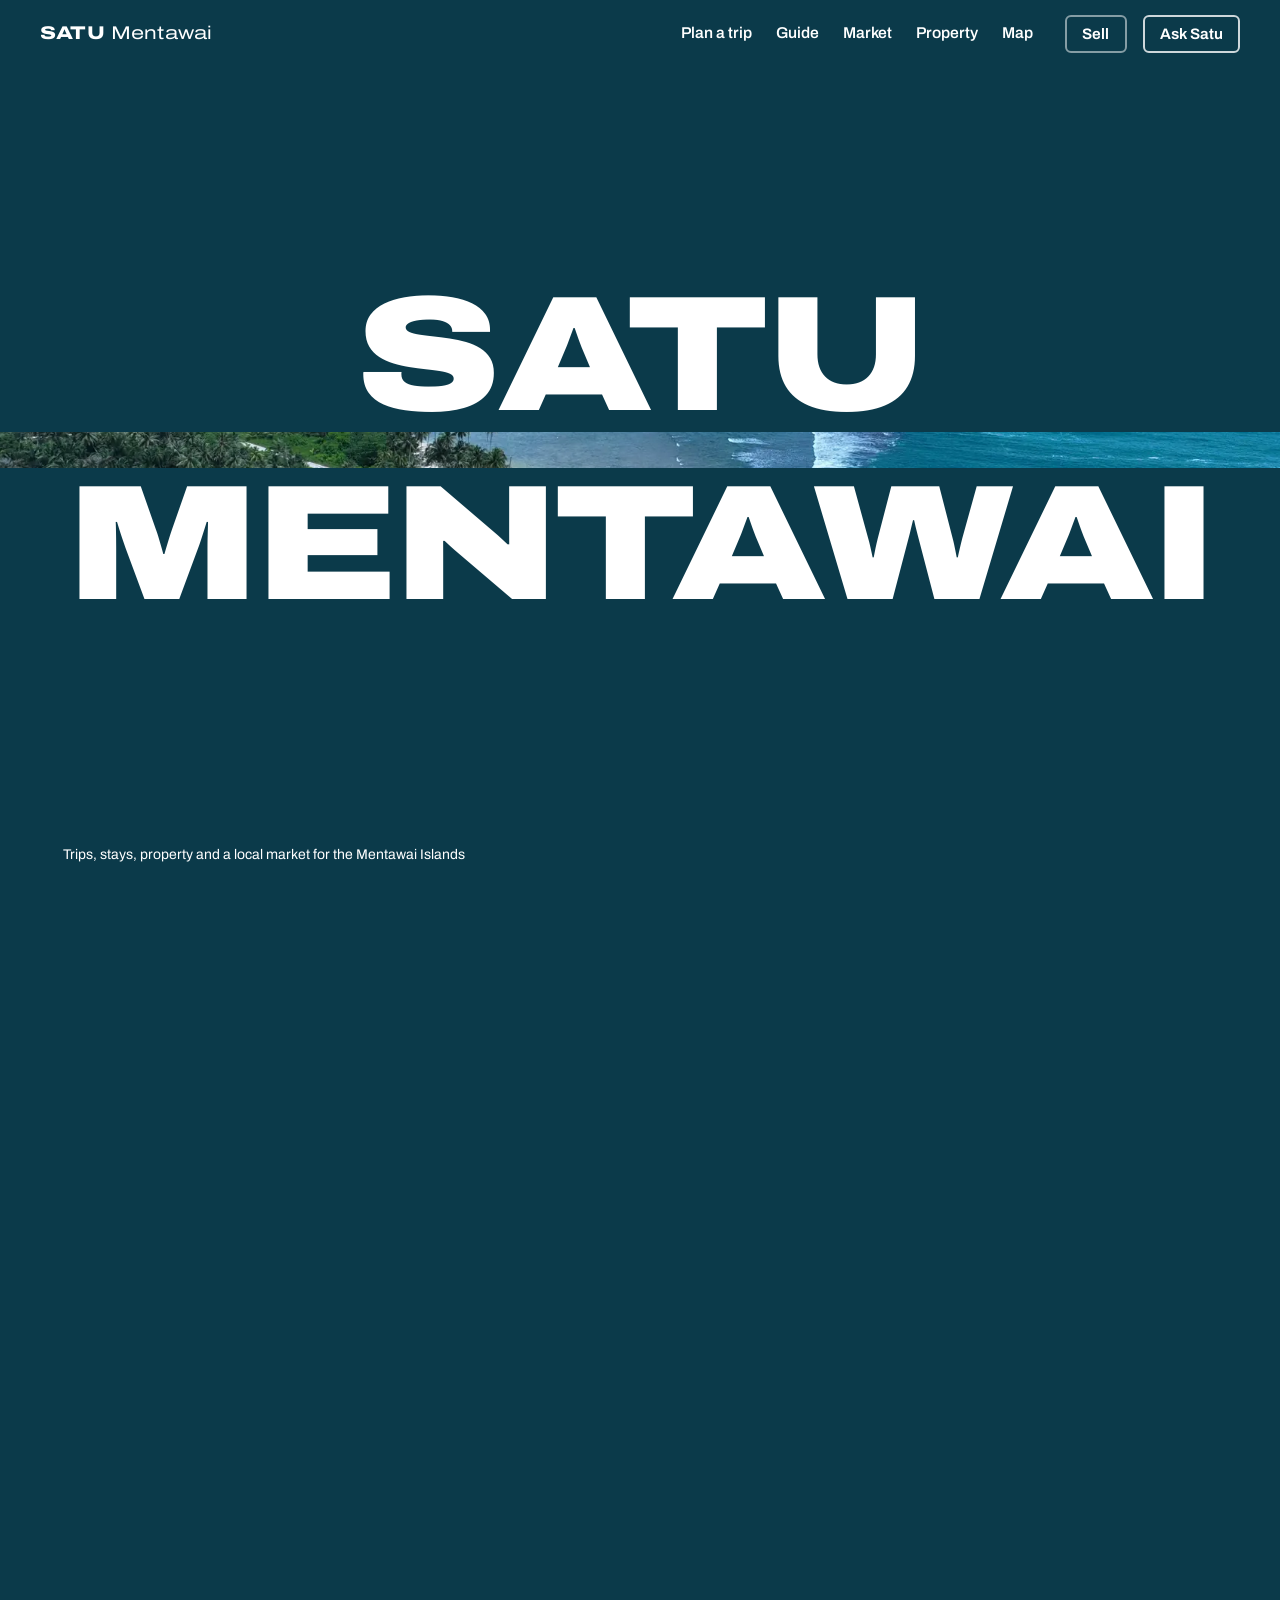
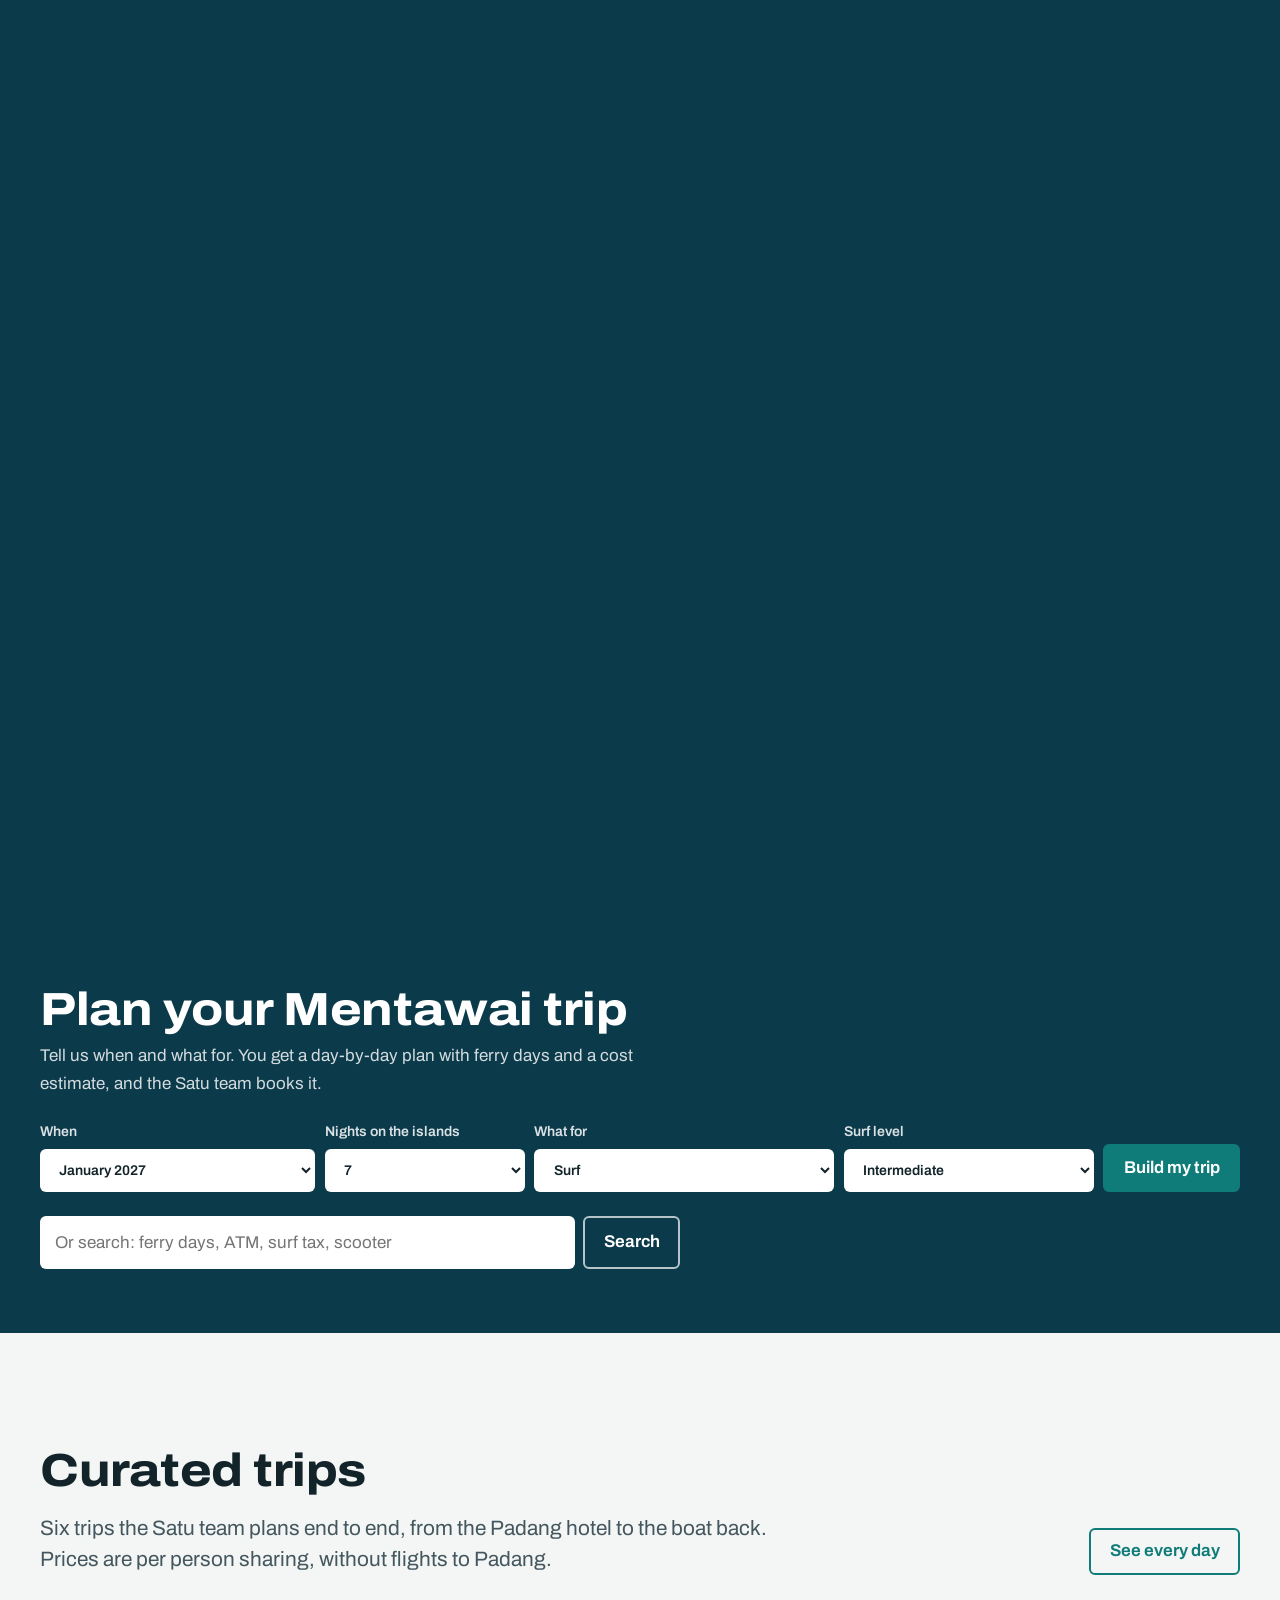
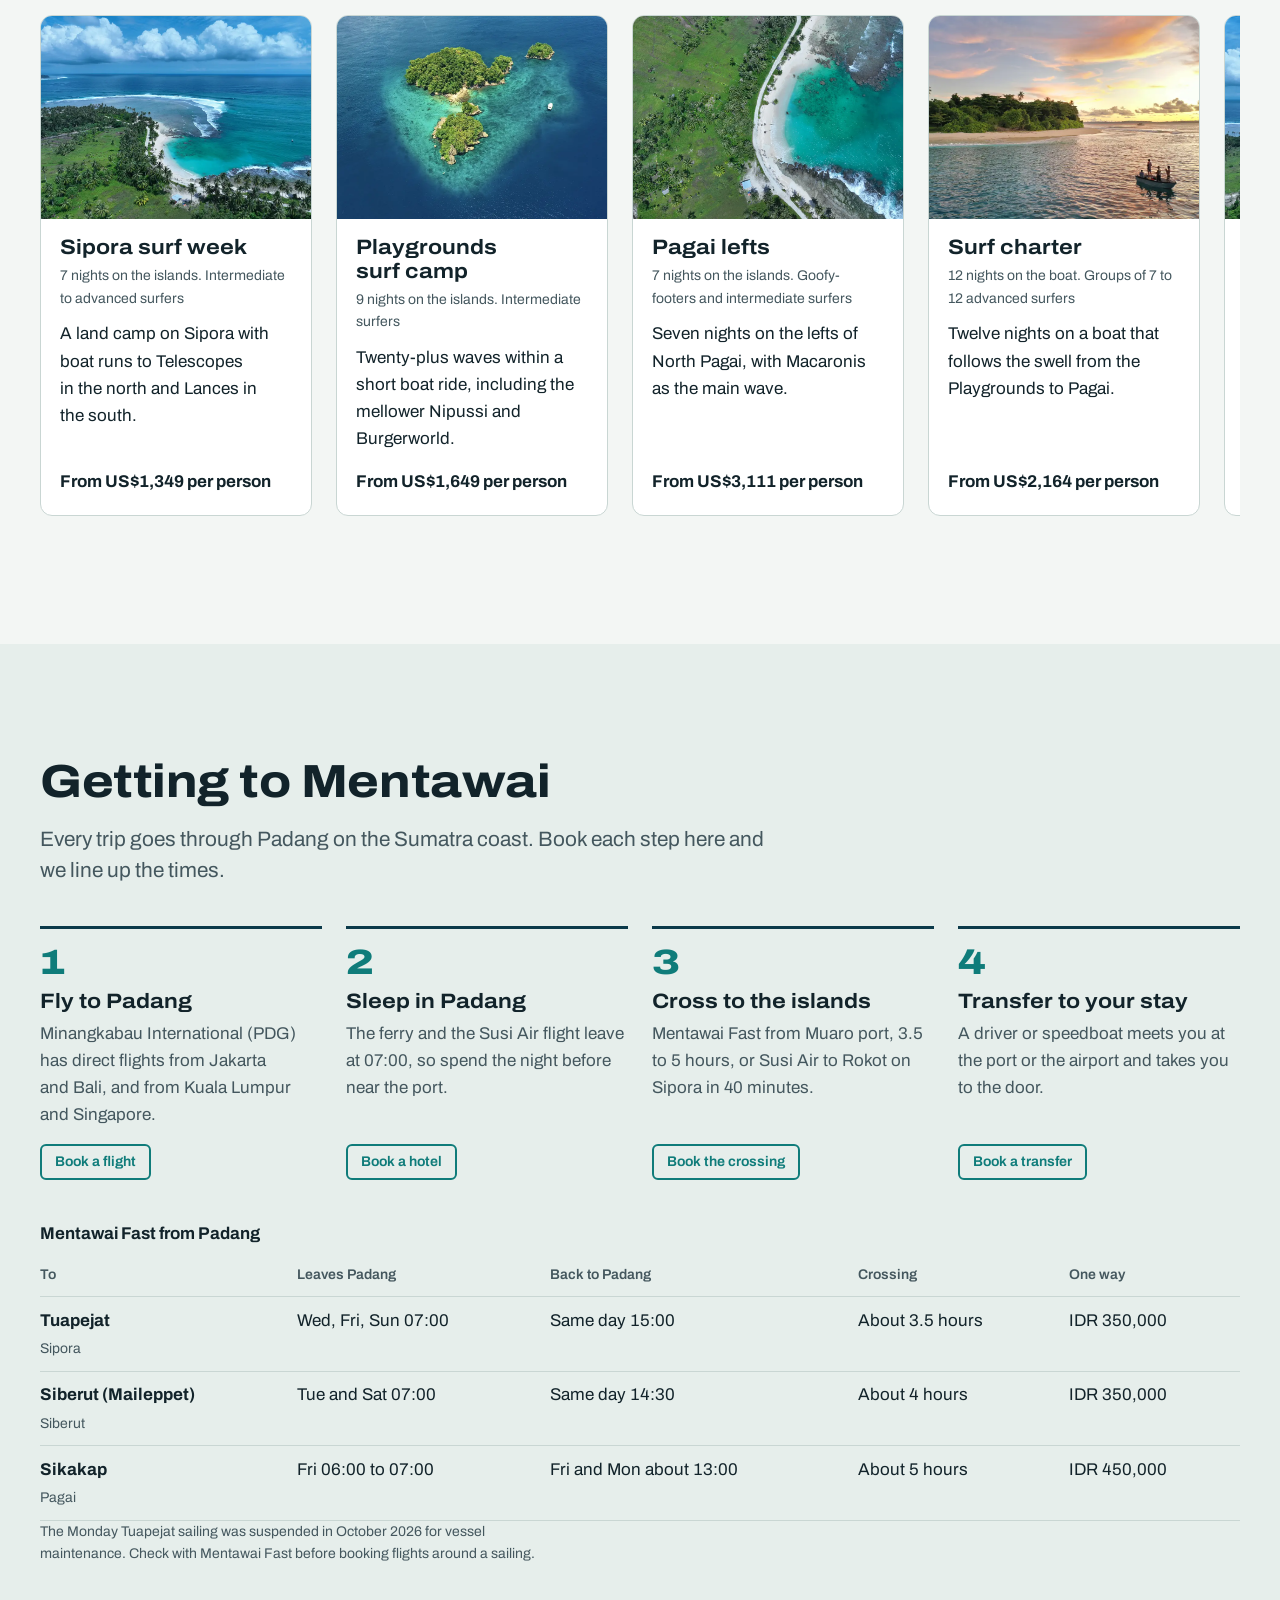
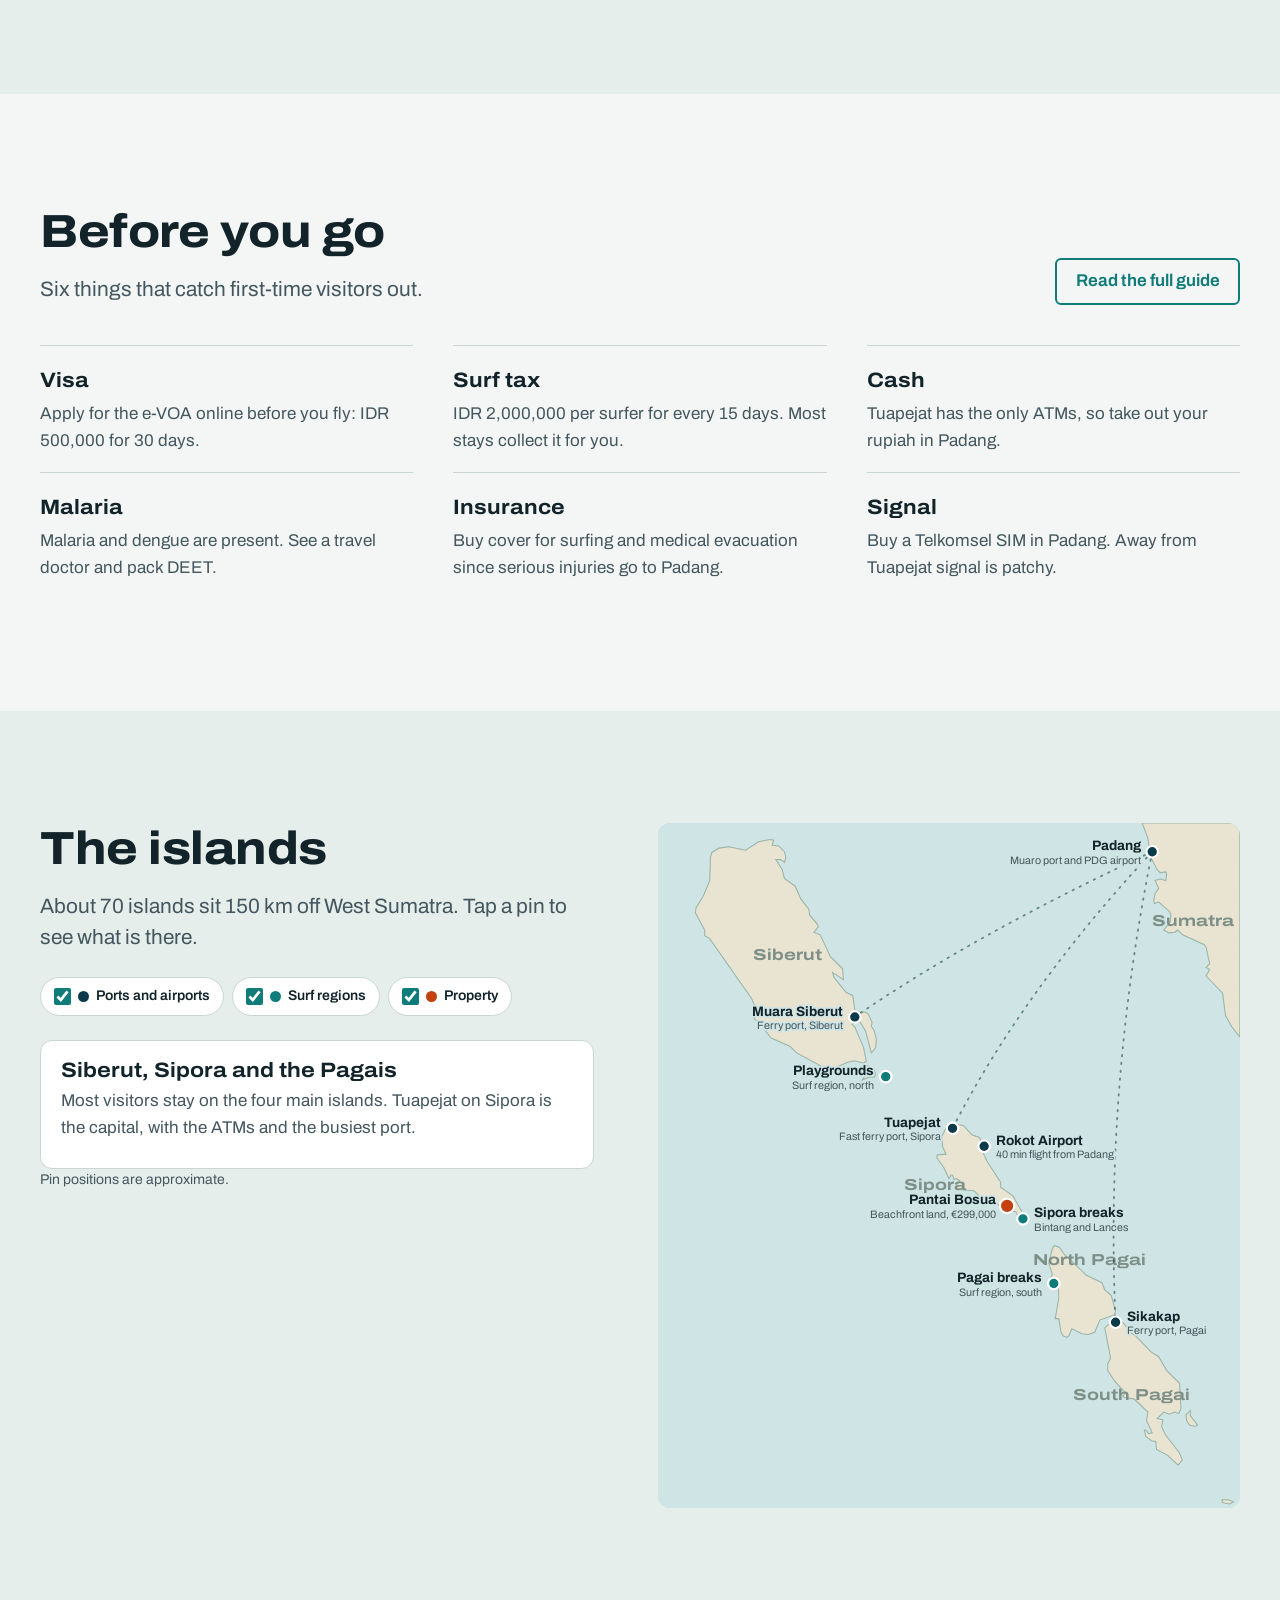
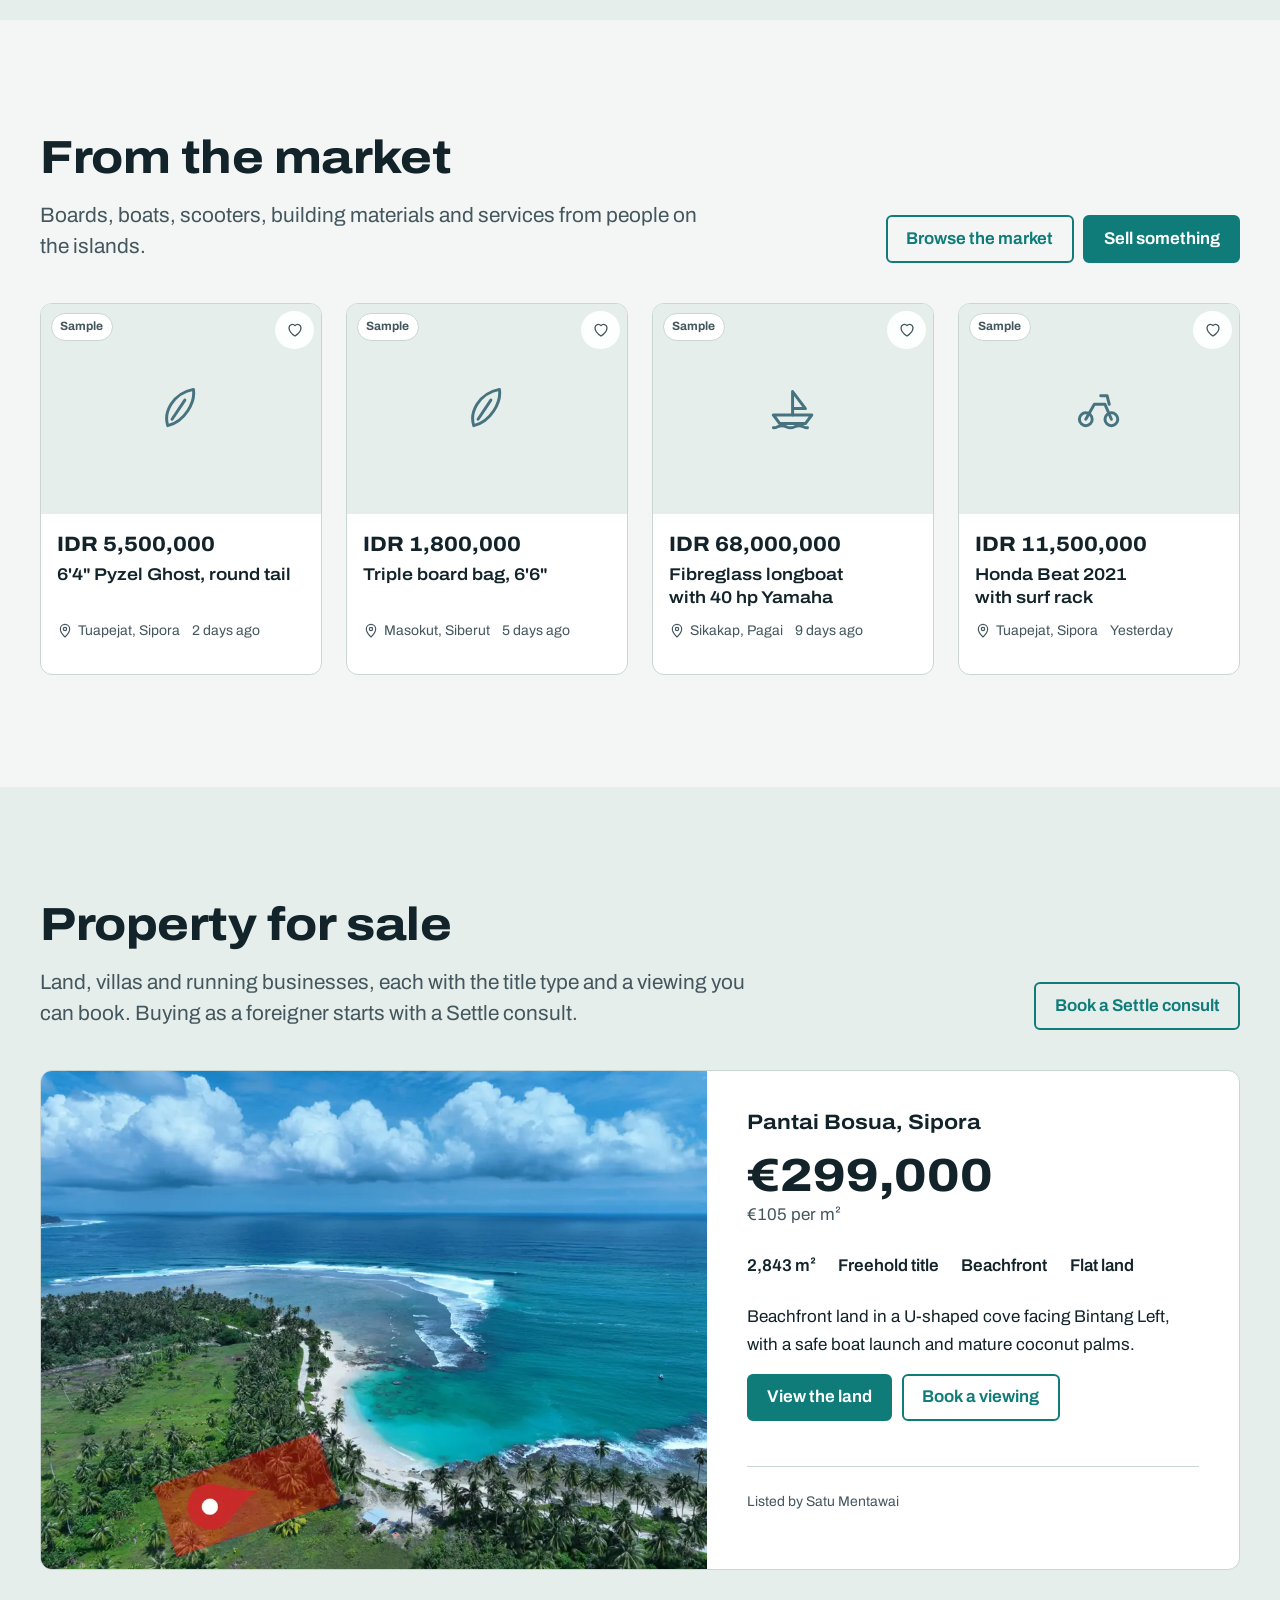
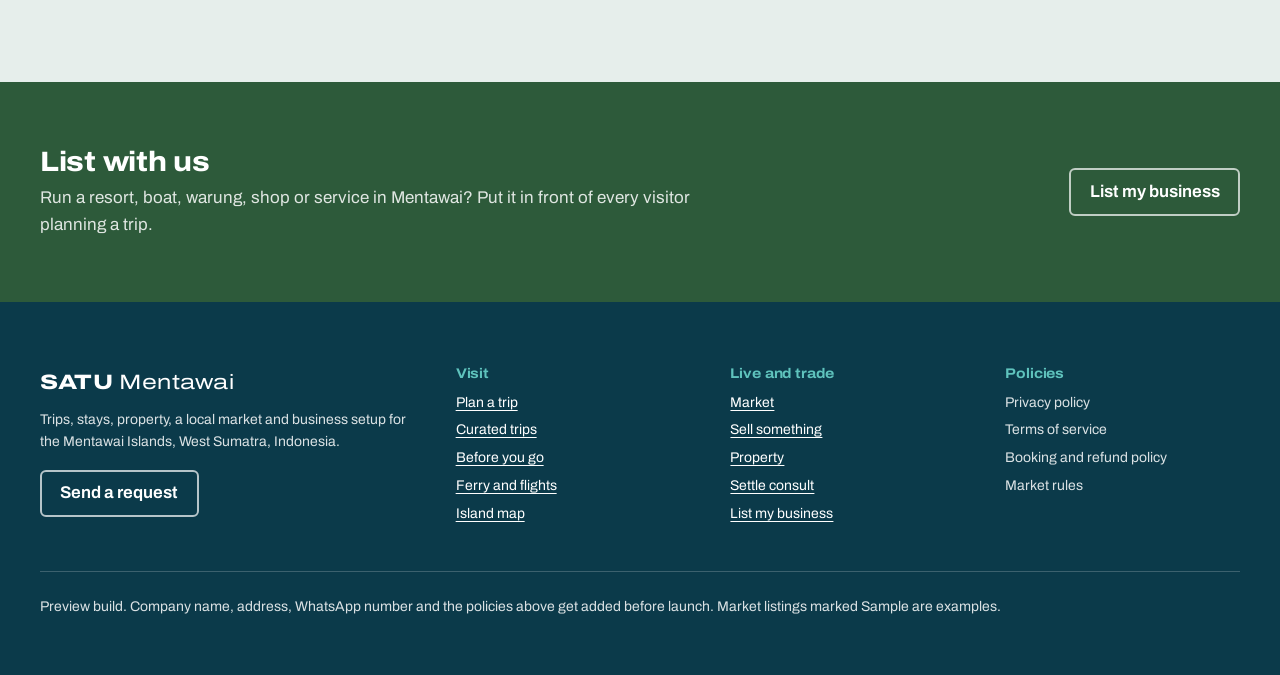
==== index.html @ 6f2537c4 "Trip planner, before-you-go guide and island market Adds plan.html (day-by-day plans on the real fer" ====
<!doctype html>
<html lang="en">
<head>
<meta charset="utf-8">
<meta name="viewport" content="width=device-width, initial-scale=1">
<title>Satu Mentawai: plan a trip to the Mentawai Islands</title>
<meta name="description" content="Plan a trip to the Mentawai Islands from Padang, read what to sort before you go, buy and sell in the island market, and view land for sale.">
<link rel="canonical" href="https://satumentawai.com/">
<meta property="og:title" content="Satu Mentawai: plan a trip to the Mentawai Islands">
<meta property="og:description" content="Plan a trip to the Mentawai Islands from Padang, read what to sort before you go, buy and sell in the island market, and view land for sale.">
<meta property="og:image" content="img/cove-reef-1000.webp">
<meta name="theme-color" content="#0b3a4a">
<link rel="manifest" href="manifest.webmanifest">
<link rel="icon" href="img/icon-192.png">
<link rel="apple-touch-icon" href="img/icon-192.png">
<link rel="preload" href="assets/archivo.woff2" as="font" type="font/woff2" crossorigin>
<link rel="stylesheet" href="assets/site.css">

</head>
<body data-page="home">
<svg width="0" height="0" style="position:absolute" aria-hidden="true">
<defs>
<symbol id="i-home" viewBox="0 0 24 24"><path d="M3 11l9-7 9 7"/><path d="M5 10v10h5v-6h4v6h5V10"/></symbol>
<symbol id="i-plan" viewBox="0 0 24 24"><circle cx="12" cy="12" r="9"/><path d="M15.5 8.5l-2 5-5 2 2-5z"/></symbol>
<symbol id="i-guide" viewBox="0 0 24 24"><path d="M4 5.5C6 4.5 9 4.5 12 6c3-1.5 6-1.5 8-.5V19c-2-1-5-1-8 .5-3-1.5-6-1.5-8-.5z"/><path d="M12 6v13.5"/></symbol>
<symbol id="i-market" viewBox="0 0 24 24"><path d="M5 8h14l-1 12H6z"/><path d="M9 8V6a3 3 0 0 1 6 0v2"/></symbol>
<symbol id="i-ask" viewBox="0 0 24 24"><path d="M4 5h16v11H9l-5 4z"/><path d="M9 10h6"/></symbol>
<symbol id="i-surf" viewBox="0 0 24 24"><path d="M6 20C4 14 8 5 18 3c1 6-4 15-12 17z"/><path d="M8 17l6-9"/></symbol>
<symbol id="i-boat" viewBox="0 0 24 24"><path d="M3 15h18l-3 4H6z"/><path d="M12 15V4l6 8h-6"/><path d="M3 21c2 0 2-1 4-1s2 1 4 1 2-1 4-1 2 1 4 1"/></symbol>
<symbol id="i-vehicle" viewBox="0 0 24 24"><circle cx="6" cy="17" r="3"/><circle cx="18" cy="17" r="3"/><path d="M6 17l4-7h5l3 7"/><path d="M13 6h3l1 4"/></symbol>
<symbol id="i-key" viewBox="0 0 24 24"><circle cx="8" cy="15" r="4"/><path d="M11 12l8-8M16 7l2 2M14 9l2 2"/></symbol>
<symbol id="i-fish" viewBox="0 0 24 24"><path d="M3 12c3-5 9-6 14 0-5 6-11 5-14 0z"/><path d="M17 12l4-4v8z"/><circle cx="8" cy="11" r=".8"/></symbol>
<symbol id="i-build" viewBox="0 0 24 24"><path d="M3 20h18"/><path d="M5 20V9h14v11"/><path d="M5 13h14M5 17h14M10 9v4M14 13v4M9 17v3"/></symbol>
<symbol id="i-house" viewBox="0 0 24 24"><path d="M3 12l9-8 9 8"/><path d="M6 10v10h12V10"/><path d="M10 20v-5h4v5"/></symbol>
<symbol id="i-tool" viewBox="0 0 24 24"><path d="M14 6a4 4 0 0 0 5 5l-9 9a2 2 0 0 1-3-3l9-9a4 4 0 0 0-2-2z"/></symbol>
<symbol id="i-job" viewBox="0 0 24 24"><rect x="3" y="7" width="18" height="13" rx="2"/><path d="M9 7V5h6v2M3 13h18"/></symbol>
<symbol id="i-heart" viewBox="0 0 24 24"><path d="M12 20s-8-5-8-11a4.5 4.5 0 0 1 8-2.8A4.5 4.5 0 0 1 20 9c0 6-8 11-8 11z"/></symbol>
<symbol id="i-pin" viewBox="0 0 24 24"><path d="M12 21s-7-6.5-7-12a7 7 0 0 1 14 0c0 5.5-7 12-7 12z"/><circle cx="12" cy="9" r="2.5"/></symbol>
<symbol id="i-camera" viewBox="0 0 24 24"><path d="M4 8h3l2-3h6l2 3h3v11H4z"/><circle cx="12" cy="13" r="3.5"/></symbol>
<symbol id="i-plus" viewBox="0 0 24 24"><path d="M12 5v14M5 12h14"/></symbol>
<symbol id="i-check" viewBox="0 0 24 24"><path d="M5 12l5 5 9-10"/></symbol>
<symbol id="i-wave" viewBox="0 0 24 24"><path d="M3 15c3 0 3-3 6-3s3 3 6 3 3-3 6-3"/><path d="M3 19c3 0 3-3 6-3s3 3 6 3 3-3 6-3"/></symbol>
</defs>
</svg>
<a class="skip" href="#main">Skip to content</a>
<header class="site-header">
  <div class="wrap bar">
    <a class="logo" href="index.html">SATU <span>Mentawai</span></a>
    <nav class="nav" aria-label="Main">
      <a href="plan.html">Plan a trip</a>
      <a href="guide.html">Guide</a>
      <a href="market.html">Market</a>
      <a href="index.html#property">Property</a>
      <a href="index.html#map">Map</a>
    </nav>
    <a class="btn btn-line header-sell" href="sell.html">Sell</a>
    <a class="btn header-cta" href="#" data-ask>Ask Satu</a>
    <button class="menu-btn" type="button" aria-haspopup="dialog">Menu</button>
  </div>
</header>
<dialog class="mobile-nav" id="mobile-nav" aria-label="Menu">
  <ul>
    <li><a href="plan.html">Plan a trip</a></li>
    <li><a href="guide.html">Guide</a></li>
    <li><a href="market.html">Market</a></li>
    <li><a href="index.html#property">Property</a></li>
    <li><a href="index.html#map">Map</a></li>
    <li><a href="sell.html">Sell something</a></li>
  </ul>
  <button class="btn btn-line" type="button" data-close>Close</button>
</dialog>
<nav class="tabbar" aria-label="App">
  <a href="index.html" aria-current="page"><svg class="ic"><use href="#i-home"/></svg>Home</a>
  <a href="plan.html"><svg class="ic"><use href="#i-plan"/></svg>Plan</a>
  <a href="guide.html"><svg class="ic"><use href="#i-guide"/></svg>Guide</a>
  <a href="market.html"><svg class="ic"><use href="#i-market"/></svg>Market</a>
  <a href="#" data-ask><svg class="ic"><use href="#i-ask"/></svg>Ask</a>
</nav>
<main id="main">
<section class="hero on-dark" aria-label="Satu Mentawai">
  <div class="hero-stage">
    <figure class="hero-photo">
      <img src="img/cove-reef-2000.webp" srcset="img/cove-reef-1000.webp 1000w, img/cove-reef-2000.webp 2000w" sizes="100vw"
        alt="Aerial view of a palm-lined cove on Sipora with waves breaking on the reef" width="2000" height="1499" fetchpriority="high">
    </figure>
    <h1 class="word word-top" aria-label="Satu Mentawai">SATU</h1>
    <p class="word word-bottom" aria-hidden="true">MENTAWAI</p>
    <div class="hero-panels">
      <div class="panel"><h2>Plan</h2><p>Pick your dates and surf level and get a day-by-day trip with costs. <a href="plan.html">Plan a trip</a></p></div>
      <div class="panel"><h2>Before you go</h2><p>Visa, surf tax, cash, malaria and the ferry days in one guide. <a href="guide.html">Read the guide</a></p></div>
      <div class="panel"><h2>Market</h2><p>Boards, boats, scooters and services from people on the islands. <a href="market.html">Browse the market</a></p></div>
      <div class="panel"><h2>Live here</h2><p>Pantai Bosua: 2,843 m² of beachfront land on Sipora for €299,000. <a href="property-pantai-bosua.html">View the land</a></p></div>
    </div>
    <p class="hero-note">Trips, stays, property and a local market for the Mentawai Islands</p>
  </div>
</section>

<section class="quick on-dark" aria-labelledby="quick-title">
  <div class="wrap">
    <h2 id="quick-title">Plan your Mentawai trip</h2>
    <p>Tell us when and what for. You get a day-by-day plan with ferry days and a cost estimate, and the Satu team books it.</p>
    <form class="quick-form" action="plan.html" method="get">
      <label>When
        <select class="field" name="month" id="quick-month"></select>
      </label>
      <label>Nights on the islands
        <select class="field" name="nights">
          <option>4</option><option selected>7</option><option>9</option><option>12</option><option>14</option>
        </select>
      </label>
      <label>What for
        <select class="field" name="focus">
          <option value="surf">Surf</option>
          <option value="culture">Culture and forest</option>
          <option value="rest">Rest, snorkel, family</option>
          <option value="property">Property viewing</option>
        </select>
      </label>
      <label>Surf level
        <select class="field" name="level">
          <option value="none">Not surfing</option>
          <option value="beginner">Beginner</option>
          <option value="intermediate" selected>Intermediate</option>
          <option value="advanced">Advanced</option>
        </select>
      </label>
      <button class="btn" type="submit">Build my trip</button>
    </form>
    <div class="finder-row">
      <form class="search" id="finder-form" role="search">
        <label class="skip" for="q">Search Satu Mentawai</label>
        <input class="field" id="q" type="search" placeholder="Or search: ferry days, ATM, surf tax, scooter">
        <button class="btn btn-line" type="submit">Search</button>
      </form>
    </div>
    <div class="results" id="results" aria-live="polite"></div>
  </div>
</section>

<section class="section" id="trips" aria-labelledby="trips-title">
  <div class="wrap">
    <div class="section-head">
      <div>
        <h2 id="trips-title">Curated trips</h2>
        <p class="lede">Six trips the Satu team plans end to end, from the Padang hotel to the boat back. Prices are per person sharing, without flights to Padang.</p>
      </div>
      <a class="btn btn-line" href="plan.html#trips">See every day</a>
    </div>
    <div class="rail" id="trip-rail"></div>
  </div>
</section>

<section class="section alt" id="get-there" aria-labelledby="gt-title">
  <div class="wrap">
    <div class="section-head">
      <div>
        <h2 id="gt-title">Getting to Mentawai</h2>
        <p class="lede">Every trip goes through Padang on the Sumatra coast. Book each step here and we line up the times.</p>
      </div>
    </div>
    <ol class="journey">
      <li><h3>Fly to Padang</h3><p>Minangkabau International (PDG) has direct flights from Jakarta and Bali, and from Kuala Lumpur and Singapore.</p><a class="btn btn-line btn-sm" href="#" data-request="Flight to Padang">Book a flight</a></li>
      <li><h3>Sleep in Padang</h3><p>The ferry and the Susi Air flight leave at 07:00, so spend the night before near the port.</p><a class="btn btn-line btn-sm" href="#" data-request="Hotel in Padang">Book a hotel</a></li>
      <li><h3>Cross to the islands</h3><p>Mentawai Fast from Muaro port, 3.5 to 5 hours, or Susi Air to Rokot on Sipora in 40 minutes.</p><a class="btn btn-line btn-sm" href="#" data-request="Ferry ticket">Book the crossing</a></li>
      <li><h3>Transfer to your stay</h3><p>A driver or speedboat meets you at the port or the airport and takes you to the door.</p><a class="btn btn-line btn-sm" href="#" data-request="Transfer to my stay">Book a transfer</a></li>
    </ol>
    <div class="table-scroll" style="margin-top:var(--space-4)">
      <table class="tbl" id="ferry-table">
        <caption>Mentawai Fast from Padang</caption>
        <thead><tr><th scope="col">To</th><th scope="col">Leaves Padang</th><th scope="col">Back to Padang</th><th scope="col">Crossing</th><th scope="col">One way</th></tr></thead>
        <tbody></tbody>
      </table>
    </div>
    <p class="small">The Monday Tuapejat sailing was suspended in October 2026 for vessel maintenance. Check with Mentawai Fast before booking flights around a sailing.</p>
  </div>
</section>

<section class="section" id="before" aria-labelledby="before-title">
  <div class="wrap">
    <div class="section-head">
      <div>
        <h2 id="before-title">Before you go</h2>
        <p class="lede">Six things that catch first-time visitors out.</p>
      </div>
      <a class="btn btn-line" href="guide.html">Read the full guide</a>
    </div>
    <ul class="musts">
      <li><strong>Visa</strong><p>Apply for the e-VOA online before you fly: IDR 500,000 for 30 days.</p></li>
      <li><strong>Surf tax</strong><p>IDR 2,000,000 per surfer for every 15 days. Most stays collect it for you.</p></li>
      <li><strong>Cash</strong><p>Tuapejat has the only ATMs, so take out your rupiah in Padang.</p></li>
      <li><strong>Malaria</strong><p>Malaria and dengue are present. See a travel doctor and pack DEET.</p></li>
      <li><strong>Insurance</strong><p>Buy cover for surfing and medical evacuation since serious injuries go to Padang.</p></li>
      <li><strong>Signal</strong><p>Buy a Telkomsel SIM in Padang. Away from Tuapejat signal is patchy.</p></li>
    </ul>
  </div>
</section>

<section class="section alt" id="map" aria-labelledby="map-title-h">
  <div class="wrap map-layout">
    <div>
      <h2 id="map-title-h">The islands</h2>
      <p class="lede">About 70 islands sit 150 km off West Sumatra. Tap a pin to see what is there.</p>
      <div class="layers" role="group" aria-label="Show on map">
        <label class="toggle"><input type="checkbox" value="port" checked><span class="dot" style="background:var(--water)"></span>Ports and airports</label>
        <label class="toggle"><input type="checkbox" value="surf" checked><span class="dot" style="background:var(--lagoon)"></span>Surf regions</label>
        <label class="toggle"><input type="checkbox" value="prop" checked><span class="dot" style="background:var(--plot)"></span>Property</label>
      </div>
      <div class="map-info" id="map-info" aria-live="polite">
        <h3>Siberut, Sipora and the Pagais</h3>
        <p>Most visitors stay on the four main islands. Tuapejat on Sipora is the capital, with the ATMs and the busiest port.</p>
      </div>
      <p class="small">Pin positions are approximate.</p>
    </div>
    <div class="map-box"><svg class="map-svg" viewBox="0 0 810 954" role="img" aria-labelledby="map-title"><title id="map-title">Map of the Mentawai Islands with ports, surf regions and property</title><rect width="810" height="954" class="sea"/><g class="land"><path d="M301 289L304 301L303 313L297 320L289 290L280 275L270 280L274 284L286 312L290 332L286 334L273 331L264 333L241 343L234 342L193 320L184 311L157 299L141 278L134 273L137 259L130 244L72 161L65 157L65 149L52 125L53 118L63 102L72 80L73 48L75 41L85 35L99 33L122 38L140 26L156 23L161 24L159 31L168 32L176 40L178 48L176 55L171 51L164 51L173 65L176 77L191 88L199 106L210 120L211 128L222 141L223 145L217 152L226 156L240 186L257 203L258 218L243 208L245 215L262 236L271 240L274 260L277 263L288 263L292 265L298 277L297 283L301 289Z"/><path d="M799 284L790 268L786 237L763 213L768 204L763 201L768 196L763 173L760 169L731 156L723 149L720 152L711 153L704 149L713 138L714 128L712 123L697 110L691 112L690 108L692 98L697 91L692 80L699 78L707 80L708 71L707 68L699 69L695 65L685 46L682 21L674 0L810 0L810 298L799 284Z"/><path d="M706 851L726 877L730 887L724 894L709 880L694 872L693 861L687 860L679 854L677 845L679 845L683 850L688 849L680 832L682 820L663 802L647 799L650 793L635 776L626 762L626 753L630 745L622 703L626 699L640 692L648 696L657 709L665 714L686 736L697 743L708 762L726 780L728 815L725 822L719 820L712 823L704 820L695 829L703 831L701 840L706 851Z"/><path d="M631 658L637 680L635 685L615 692L608 709L599 712L590 711L576 704L572 714L569 716L564 714L561 709L558 690L553 690L558 661L557 644L553 639L546 635L549 628L544 613L549 592L552 588L559 591L566 601L597 630L618 640L622 650L631 658Z"/><path d="M494 519L507 542L507 549L507 546L503 551L498 541L482 538L472 530L455 527L440 512L415 510L415 505L420 498L415 495L412 496L410 490L408 490L405 495L398 480L388 466L389 462L401 461L396 450L395 436L401 425L412 419L425 421L437 434L448 438L453 460L458 471L477 500L477 507L494 519Z"/><path d="M303 350L301 354L293 354L284 358L292 347L290 337L301 343L303 350Z"/><path d="M741 825L751 838L748 840L740 838L736 832L735 824L741 818L741 825Z"/><path d="M801 945L796 948L790 947L786 946L785 942L794 942L801 945Z"/></g><g class="island-labels"><text x="180" y="191">Siberut</text><text x="385" y="511">Sipora</text><text x="601" y="616">North Pagai</text><text x="659" y="803">South Pagai</text><text x="745" y="144">Sumatra</text></g><path class="route" data-layer="port" d="M688 40 Q509 232 410 425"/><path class="route" data-layer="port" d="M688 40 Q441 155 274 270"/><path class="route" data-layer="port" d="M688 40 Q622 367 637 695"/><g class="pin pin-port" data-layer="port" transform="translate(688 40)"><circle r="8"/><text x="-16" y="-2" text-anchor="end" class="pin-name">Padang</text><text x="-16" y="17" text-anchor="end" class="pin-sub">Muaro port and PDG airport</text></g><g class="pin pin-port" data-layer="port" transform="translate(410 425)"><circle r="8"/><text x="-16" y="-2" text-anchor="end" class="pin-name">Tuapejat</text><text x="-16" y="17" text-anchor="end" class="pin-sub">Fast ferry port, Sipora</text></g><g class="pin pin-port" data-layer="port" transform="translate(274 270)"><circle r="8"/><text x="-16" y="-2" text-anchor="end" class="pin-name">Muara Siberut</text><text x="-16" y="17" text-anchor="end" class="pin-sub">Ferry port, Siberut</text></g><g class="pin pin-port" data-layer="port" transform="translate(637 695)"><circle r="8"/><text x="16" y="-2" text-anchor="start" class="pin-name">Sikakap</text><text x="16" y="17" text-anchor="start" class="pin-sub">Ferry port, Pagai</text></g><g class="pin pin-port" data-layer="port" transform="translate(454 450)"><circle r="8"/><text x="16" y="-2" text-anchor="start" class="pin-name">Rokot Airport</text><text x="16" y="17" text-anchor="start" class="pin-sub">40 min flight from Padang</text></g><g class="pin pin-surf" data-layer="surf" transform="translate(317 353)"><circle r="8"/><text x="-16" y="-2" text-anchor="end" class="pin-name">Playgrounds</text><text x="-16" y="17" text-anchor="end" class="pin-sub">Surf region, north</text></g><g class="pin pin-surf" data-layer="surf" transform="translate(508 551)"><circle r="8"/><text x="16" y="-2" text-anchor="start" class="pin-name">Sipora breaks</text><text x="16" y="17" text-anchor="start" class="pin-sub">Bintang and Lances</text></g><g class="pin pin-surf" data-layer="surf" transform="translate(551 641)"><circle r="8"/><text x="-16" y="-2" text-anchor="end" class="pin-name">Pagai breaks</text><text x="-16" y="17" text-anchor="end" class="pin-sub">Surf region, south</text></g><g class="pin pin-prop" data-layer="prop" transform="translate(486 533)"><circle r="8"/><text x="-16" y="-2" text-anchor="end" class="pin-name">Pantai Bosua</text><text x="-16" y="17" text-anchor="end" class="pin-sub">Beachfront land, €299,000</text></g></svg></div>
  </div>
</section>

<section class="section" id="market" aria-labelledby="market-title">
  <div class="wrap">
    <div class="section-head">
      <div>
        <h2 id="market-title">From the market</h2>
        <p class="lede">Boards, boats, scooters, building materials and services from people on the islands.</p>
      </div>
      <div class="actions">
        <a class="btn btn-line" href="market.html">Browse the market</a>
        <a class="btn" href="sell.html">Sell something</a>
      </div>
    </div>
    <div class="grid-cards" id="home-items"></div>
  </div>
</section>

<section class="section alt" id="property" aria-labelledby="prop-title">
  <div class="wrap">
    <div class="section-head">
      <div>
        <h2 id="prop-title">Property for sale</h2>
        <p class="lede">Land, villas and running businesses, each with the title type and a viewing you can book. Buying as a foreigner starts with a Settle consult.</p>
      </div>
      <a class="btn btn-line" href="#" data-request="Settle consult">Book a Settle consult</a>
    </div>
    <article class="listing">
      <img src="img/bosua-plot-1000.webp" srcset="img/bosua-plot-1000.webp 1000w, img/bosua-plot-2000.webp 2000w" sizes="(max-width: 820px) 100vw, 55vw"
        alt="Aerial view of the Pantai Bosua cove with the plot marked in red behind the beach" width="1000" height="749" loading="lazy">
      <div class="listing-body">
        <h3>Pantai Bosua, Sipora</h3>
        <p class="price num">€299,000</p>
        <p class="price-sub num">€105 per m²</p>
        <ul class="specs"><li class="num">2,843 m²</li><li>Freehold title</li><li>Beachfront</li><li>Flat land</li></ul>
        <p>Beachfront land in a U-shaped cove facing Bintang Left, with a safe boat launch and mature coconut palms.</p>
        <div class="actions">
          <a class="btn" href="property-pantai-bosua.html">View the land</a>
          <a class="btn btn-line" href="#" data-request="Viewing: Pantai Bosua">Book a viewing</a>
        </div>
        <p class="lister">Listed by Satu Mentawai</p>
      </div>
    </article>
  </div>
</section>

<section class="operators on-dark" id="list" aria-labelledby="list-title">
  <div class="wrap">
    <div>
      <h2 id="list-title">List with us</h2>
      <p>Run a resort, boat, warung, shop or service in Mentawai? Put it in front of every visitor planning a trip.</p>
    </div>
    <a class="btn btn-line" href="#" data-request="List my business">List my business</a>
  </div>
</section>
</main>

<footer class="site-footer on-dark">
  <div class="wrap">
    <div class="cols">
      <div>
        <a class="logo" href="index.html">SATU <span>Mentawai</span></a>
        <p>Trips, stays, property, a local market and business setup for the Mentawai Islands, West Sumatra, Indonesia.</p>
        <a class="btn btn-line" href="#" data-request="General question">Send a request</a>
      </div>
      <div>
        <h2 class="foot-h">Visit</h2>
        <ul>
          <li><a href="plan.html">Plan a trip</a></li>
          <li><a href="plan.html#trips">Curated trips</a></li>
          <li><a href="guide.html">Before you go</a></li>
          <li><a href="guide.html#getting-there">Ferry and flights</a></li>
          <li><a href="index.html#map">Island map</a></li>
        </ul>
      </div>
      <div>
        <h2 class="foot-h">Live and trade</h2>
        <ul>
          <li><a href="market.html">Market</a></li>
          <li><a href="sell.html">Sell something</a></li>
          <li><a href="index.html#property">Property</a></li>
          <li><a href="#" data-request="Settle consult">Settle consult</a></li>
          <li><a href="#" data-request="List my business">List my business</a></li>
        </ul>
      </div>
      <div>
        <h2 class="foot-h">Policies</h2>
        <ul>
          <li>Privacy policy</li>
          <li>Terms of service</li>
          <li>Booking and refund policy</li>
          <li>Market rules</li>
        </ul>
      </div>
    </div>
    <p class="preview-note">Preview build. Company name, address, WhatsApp number and the policies above get added before launch. Market listings marked Sample are examples.</p>
  </div>
</footer>

<dialog id="ask" aria-labelledby="ask-title">
  <div class="dlg-head"><h2 id="ask-title">Ask Satu</h2><button class="dlg-close" type="button" data-close>Close</button></div>
  <div class="chips">
    <button class="chip" type="button">How do I get to Mentawai?</button>
    <button class="chip" type="button">Do I pay a surf tax?</button>
    <button class="chip" type="button">Is there an ATM?</button>
    <button class="chip" type="button">Do I need malaria tablets?</button>
  </div>
  <div class="chat-log" id="chat-log" aria-live="polite"></div>
  <form class="chat-form" id="chat-form">
    <label class="skip" for="chat-q">Your question</label>
    <input id="chat-q" autocomplete="off" placeholder="Type a question">
    <button class="btn" type="submit">Send</button>
  </form>
</dialog>

<dialog id="request" aria-labelledby="req-title">
  <div class="dlg-head"><h2 id="req-title">Send a request</h2><button class="dlg-close" type="button" data-close>Close</button></div>
  <form class="req-form" id="req-form" novalidate>
    <label>What you need
      <select id="req-service" name="service">
        <option>General question</option>
        <option>Plan my trip</option>
        <option>Flight to Padang</option>
        <option>Hotel in Padang</option>
        <option>Ferry ticket</option>
        <option>Transfer to my stay</option>
        <option>Place to stay</option>
        <option>Surf charter</option>
        <option>Uma trek</option>
        <option>Viewing: Pantai Bosua</option>
        <option>Settle consult</option>
        <option>List my business</option>
      </select>
    </label>
    <label>Name<input id="req-name" name="name" required autocomplete="name"></label>
    <div class="row">
      <label>Dates<input name="dates" placeholder="Example: 3 to 14 May"></label>
      <label>People<input name="people" type="number" min="1" value="2" inputmode="numeric"></label>
    </div>
    <label>Details<textarea name="message" rows="3" placeholder="Surf level, budget, island, anything we should know"></textarea></label>
    <label class="check"><input type="checkbox" id="req-consent"> <span>I agree that Satu Mentawai uses these details to answer this request, as set out in the privacy policy.</span></label>
    <p class="error" id="req-error" hidden></p>
    <button class="btn" type="submit">Next</button>
  </form>
  <div class="req-form" id="req-done" hidden>
    <p>Your request is ready to send to the Satu team on WhatsApp.</p>
    <pre class="req-text" id="req-text"></pre>
    <div class="actions">
      <a class="btn" id="req-wa" href="#" target="_blank" rel="noopener">Open in WhatsApp</a>
      <button class="btn btn-line" type="button" id="req-copy">Copy message</button>
    </div>
  </div>
</dialog>
<script src="assets/data.js" defer></script>
<script src="assets/site.js" defer></script>
<script src="assets/home.js" defer></script>
</body>
</html>
---- assets/site.css ----
/* Satu Mentawai. Every colour, size and radius on the site comes from these tokens. */
@font-face {
  font-family: "Archivo";
  src: url("archivo.woff2") format("woff2-variations");
  font-weight: 100 900;
  font-stretch: 62% 125%;
  font-display: swap;
}

:root {
  --water: #0b3a4a;
  --water-2: #134b5d;
  --lagoon: #0f7c7a;       /* the one accent: main actions only */
  --lagoon-dark: #0b6664;
  --lagoon-soft: #d6ece9;
  --reef: #5fc3bd;         /* lagoon on dark backgrounds */
  --palm: #2d5a3a;
  --sand: #ebe4d3;
  --paper: #f3f6f4;
  --mist: #e6eeeb;
  --card: #ffffff;
  --ink: #12232a;
  --ink-2: #44575e;
  --line: #c9d6d3;
  --plot: #c2410c;
  --warn: #8a4b00;
  --warn-bg: #fdf1dc;

  --step--1: 0.875rem;
  --step-0: 1.0625rem;
  --step-1: 1.3rem;
  --step-2: 1.75rem;
  --step-3: clamp(2rem, 4vw, 2.9rem);
  --step-4: clamp(2.4rem, 6vw, 4.2rem);

  --space-1: .5rem;
  --space-2: 1rem;
  --space-3: 1.5rem;
  --space-4: 2.5rem;
  --space-5: 4rem;
  --space-6: clamp(4rem, 9vw, 7rem);

  --radius: 6px;
  --radius-lg: 12px;
  --wrap: 1200px;
  --tabbar: 0px;
}

*, *::before, *::after { box-sizing: border-box; }
html { -webkit-text-size-adjust: 100%; scroll-padding-top: 5rem; }
body { margin: 0; font-family: "Archivo", system-ui, sans-serif; font-size: var(--step-0); line-height: 1.6; color: var(--ink); background: var(--paper); padding-bottom: var(--tabbar); }
img { display: block; max-width: 100%; height: auto; }
h1, h2, h3 { line-height: 1.12; margin: 0 0 var(--space-2); font-stretch: 112%; text-wrap: balance; }
h1 { font-size: var(--step-4); font-weight: 820; letter-spacing: -0.015em; }
h2 { font-size: var(--step-3); font-weight: 760; letter-spacing: -0.01em; }
h3 { font-size: var(--step-1); font-weight: 680; }
p { margin: 0 0 var(--space-2); max-width: 66ch; text-wrap: pretty; }
a { color: var(--lagoon); text-underline-offset: .18em; }
:focus-visible { outline: 3px solid var(--reef); outline-offset: 3px; border-radius: 2px; }
.wrap { width: min(100% - 2.5rem, var(--wrap)); margin-inline: auto; }
.lede { font-size: var(--step-1); color: var(--ink-2); line-height: 1.5; }
.small { font-size: var(--step--1); color: var(--ink-2); }
.num { font-variant-numeric: tabular-nums; }
.ic { width: 1.35em; height: 1.35em; fill: none; stroke: currentColor; stroke-width: 1.75; stroke-linecap: round; stroke-linejoin: round; flex: none; }
.skip { position: absolute; left: -999px; top: 0; background: var(--water); color: #fff; padding: .6rem 1rem; z-index: 60; }
.skip:focus { left: 1rem; }
[hidden] { display: none !important; }
.vh { position: absolute; width: 1px; height: 1px; overflow: hidden; clip-path: inset(50%); white-space: nowrap; }
.drop:focus-within { outline: 3px solid var(--reef); outline-offset: 3px; }

/* Buttons */
.btn { display: inline-flex; align-items: center; justify-content: center; gap: .5rem; font: inherit; font-weight: 640; font-size: var(--step-0); line-height: 1.2;
  padding: .72rem 1.15rem; border-radius: var(--radius); border: 2px solid var(--lagoon); background: var(--lagoon); color: #fff;
  text-decoration: none; cursor: pointer; transition: background-color .15s, border-color .15s; }
.btn:hover { background: var(--lagoon-dark); border-color: var(--lagoon-dark); }
.btn-line { background: transparent; color: var(--lagoon); }
.btn-line:hover { background: var(--lagoon-soft); }
.btn-sm { font-size: var(--step--1); padding: .45rem .8rem; }
.on-dark .btn-line { color: #fff; border-color: rgba(255,255,255,.7); }
.on-dark .btn-line:hover { background: rgba(255,255,255,.12); }
.actions { display: flex; flex-wrap: wrap; gap: .6rem; }
.link-btn { font: inherit; background: none; border: 0; padding: 0; color: var(--lagoon); text-decoration: underline; cursor: pointer; }

/* Header */
.site-header { position: fixed; inset: 0 0 auto; z-index: 30; color: #fff; transition: background-color .2s, color .2s; }
.site-header.solid { background: rgba(243,246,244,.97); color: var(--ink); box-shadow: 0 1px 0 var(--line); }
.site-header .bar { display: flex; align-items: center; gap: var(--space-2); height: 4.25rem; }
.logo { font-weight: 800; font-stretch: 125%; font-size: 1.15rem; letter-spacing: .01em; color: inherit; text-decoration: none; white-space: nowrap; }
.logo span { font-weight: 400; }
.nav { display: flex; gap: var(--space-3); margin-left: auto; margin-right: var(--space-2); }
.nav a { color: inherit; text-decoration: none; font-weight: 560; font-size: .98rem; padding: .3rem 0; border-bottom: 2px solid transparent; }
.nav a:hover { border-bottom-color: currentColor; }
.nav a[aria-current="page"] { border-bottom-color: var(--lagoon); }
.site-header:not(.solid) .header-cta { background: transparent; border-color: rgba(255,255,255,.8); }
.site-header:not(.solid) .header-sell { color: #fff; border-color: rgba(255,255,255,.5); }
.header-sell, .header-cta { padding: .5rem .95rem; font-size: .95rem; }
.menu-btn { display: none; margin-left: auto; font: inherit; font-weight: 640; background: none; border: 2px solid currentColor; color: inherit; border-radius: var(--radius); padding: .35rem .8rem; }
.mobile-nav { padding: var(--space-3); border: 0; width: min(100% - 2rem, 26rem); border-radius: var(--radius-lg); }
.mobile-nav::backdrop { background: rgba(11,58,74,.55); }
.mobile-nav ul { list-style: none; margin: 0 0 var(--space-3); padding: 0; }
.mobile-nav li a { display: block; padding: .7rem 0; font-size: var(--step-1); font-weight: 640; color: var(--ink); text-decoration: none; border-bottom: 1px solid var(--line); }

/* Bottom tab bar on phones, the way an app works */
.tabbar { display: none; }
@media (max-width: 920px) {
  :root { --tabbar: calc(64px + env(safe-area-inset-bottom)); }
  .nav, .header-cta, .header-sell { display: none; }
  .menu-btn { display: inline-block; }
  .tabbar { display: grid; grid-template-columns: repeat(5, 1fr); position: fixed; inset: auto 0 0; z-index: 30; height: var(--tabbar); padding-bottom: env(safe-area-inset-bottom);
    background: #fff; border-top: 1px solid var(--line); }
  .tabbar a { display: flex; flex-direction: column; align-items: center; justify-content: center; gap: 2px; font-size: .72rem; font-weight: 600; color: var(--ink-2); text-decoration: none; }
  .tabbar a[aria-current="page"] { color: var(--lagoon); }
  .tabbar .ic { width: 24px; height: 24px; }
}

/* Page top for inner pages */
.page-top { padding: 6.5rem 0 var(--space-4); }
.page-top.band { background: var(--water); color: #fff; padding-bottom: var(--space-5); }
.page-top.band .lede { color: rgba(255,255,255,.82); }
.crumbs { font-size: var(--step--1); color: var(--ink-2); margin-bottom: var(--space-2); }
.crumbs a { color: inherit; }
.band .crumbs { color: rgba(255,255,255,.75); }

/* Sections */
.section { padding: var(--space-6) 0; }
.section.tight { padding: var(--space-5) 0; }
.section-head { margin-bottom: var(--space-4); display: flex; flex-wrap: wrap; gap: var(--space-2) var(--space-4); align-items: end; justify-content: space-between; }
.section-head > div { max-width: 46rem; }
.section-head p { margin-bottom: 0; }
.alt { background: var(--mist); }
.dark { background: var(--water); color: #fff; }
.dark h2, .dark h3 { color: #fff; }
.dark .lede, .dark p { color: rgba(255,255,255,.85); }

/* Hero: SATU / MENTAWAI split apart with the cove in the gap */
.hero { position: relative; height: 280vh; background: var(--water); color: #fff; --p: 0; --gap: calc(4vh + var(--p) * 46vh); }
.hero-stage { position: sticky; top: 0; height: 100vh; height: 100svh; overflow: hidden; }
.hero-photo { position: absolute; inset: 0; margin: 0; clip-path: inset(calc(50% - var(--gap) / 2) 0 calc(50% - var(--gap) / 2) 0); }
.hero-photo img { width: 100%; height: 100%; object-fit: cover; transform: scale(calc(1.18 - var(--p) * .18)); }
.word { position: absolute; left: 0; right: 0; margin: 0; text-align: center; font-weight: 880; font-stretch: 125%; line-height: .8; letter-spacing: -0.02em;
  font-size: min(12.8vw, 20vh); white-space: nowrap; pointer-events: none; }
.word-top { bottom: calc(50% + var(--gap) / 2 + 1.2vh); }
.word-bottom { top: calc(50% + var(--gap) / 2 + 1.2vh); }
.hero-panels { position: absolute; left: 0; right: 0; top: calc(50% - var(--gap) / 2); height: var(--gap); }
.panel { position: absolute; left: max(1.25rem, calc((100vw - var(--wrap)) / 2)); bottom: 1.25rem; width: min(30rem, calc(100vw - 2.5rem));
  background: rgba(11,58,74,.9); padding: 1rem 1.25rem; border-radius: var(--radius); opacity: 0; transform: translateY(8px); transition: opacity .35s, transform .35s; }
.panel.on { opacity: 1; transform: none; }
.panel h2 { font-size: var(--step-1); margin: 0 0 .25rem; color: var(--reef); }
.panel p { margin: 0; }
.panel a { color: #fff; font-weight: 640; }
.hero-note { position: absolute; bottom: 1.1rem; left: 0; right: 0; text-align: center; font-size: var(--step--1); opacity: calc(1 - var(--p) * 3); }
@media (prefers-reduced-motion: reduce) {
  .hero { height: auto; --p: 1; --gap: 50vh; }
  .hero-stage { position: relative; height: auto; min-height: 100svh; }
  .hero-photo img { transform: none; }
  .panel { position: relative; left: auto; bottom: auto; opacity: 1; transform: none; margin: .5rem auto; transition: none; }
  .hero-panels { display: flex; flex-direction: column; justify-content: flex-end; padding-bottom: 1rem; }
  .hero-panels .panel:not(:last-child) { display: none; }
}

/* Quick planner under the hero */
.quick { background: var(--water); color: #fff; padding: var(--space-5) 0; }
.quick h2 { color: #fff; margin-bottom: .4rem; }
.quick p { color: rgba(255,255,255,.82); }
.quick-form { display: grid; grid-template-columns: 1.1fr .8fr 1.2fr 1fr auto; gap: .6rem; margin-top: var(--space-3); align-items: end; }
.quick-form label { display: grid; gap: .35rem; font-size: var(--step--1); font-weight: 600; color: rgba(255,255,255,.85); }
.field { font: inherit; padding: .75rem .9rem; border-radius: var(--radius); border: 1.5px solid var(--line); background: #fff; color: var(--ink); min-width: 0; width: 100%; }
.quick .field { border-color: transparent; }
@media (max-width: 900px) { .quick-form { grid-template-columns: 1fr 1fr; } .quick-form .btn { grid-column: 1 / -1; } }
.finder-row { display: flex; flex-wrap: wrap; gap: .5rem; align-items: center; margin-top: var(--space-3); }
.search { display: flex; gap: .5rem; flex: 1 1 22rem; max-width: 40rem; }
.results { margin-top: var(--space-2); max-width: 52rem; }
.results:empty { display: none; }
.results ul { list-style: none; padding: 0; margin: 0; }
.results li { border-top: 1px solid rgba(255,255,255,.2); }
.results a { display: block; padding: .8rem 0; color: #fff; text-decoration: none; }
.results a strong { display: block; }
.results a span { color: rgba(255,255,255,.75); font-size: var(--step--1); }

/* Trip rail and trip cards */
.rail { display: grid; grid-auto-flow: column; grid-auto-columns: minmax(17rem, 22rem); gap: var(--space-3); overflow-x: auto; scroll-snap-type: x mandatory; padding-bottom: 1rem; overscroll-behavior-x: contain; }
.rail > * { scroll-snap-align: start; }
.trip { display: flex; flex-direction: column; background: var(--card); border: 1px solid var(--line); border-radius: var(--radius-lg); overflow: hidden; color: inherit; text-decoration: none; }
.trip img { aspect-ratio: 4 / 3; object-fit: cover; width: 100%; }
.trip-body { padding: 1.1rem 1.2rem 1.25rem; display: flex; flex-direction: column; gap: .35rem; flex: 1; }
.trip h3 { margin: 0; }
.trip .meta { font-size: var(--step--1); color: var(--ink-2); }
.trip .trip-price { margin-top: auto; padding-top: .6rem; font-weight: 700; }
.trip:hover h3 { text-decoration: underline; }

/* Journey: a real sequence, so it is numbered */
.journey { list-style: none; padding: 0; margin: 0; display: grid; grid-template-columns: repeat(4, 1fr); gap: var(--space-3); counter-reset: step; }
.journey li { counter-increment: step; border-top: 3px solid var(--water); padding-top: var(--space-2); display: flex; flex-direction: column; }
.journey li::before { content: counter(step); display: block; font-weight: 820; font-stretch: 125%; font-size: 2.2rem; line-height: 1; color: var(--lagoon); margin-bottom: .6rem; }
.journey h3 { margin-bottom: .4rem; }
.journey p { color: var(--ink-2); }
.journey .btn { margin-top: auto; align-self: start; }
@media (max-width: 900px) { .journey { grid-template-columns: 1fr 1fr; } }
@media (max-width: 560px) { .journey { grid-template-columns: 1fr; } }

/* Tables */
.table-scroll { overflow-x: auto; }
.table-scroll .tbl { min-width: 34rem; }
.table-scroll .tbl.fit { min-width: 0; }
.tbl { border-collapse: collapse; width: 100%; font-variant-numeric: tabular-nums; }
.tbl caption { text-align: left; font-weight: 680; margin-bottom: .5rem; }
.tbl th, .tbl td { text-align: left; padding: .6rem .9rem .6rem 0; border-bottom: 1px solid var(--line); vertical-align: top; }
.tbl th { font-size: var(--step--1); color: var(--ink-2); font-weight: 600; }
.tbl tr.here td { font-weight: 700; background: var(--lagoon-soft); }

/* Map */
.map-layout { display: grid; grid-template-columns: minmax(0, 1fr) minmax(0, 1.05fr); gap: var(--space-5); align-items: start; }
@media (max-width: 900px) { .map-layout { grid-template-columns: minmax(0, 1fr); } }
.map-box { background: #cfe4e4; border-radius: var(--radius-lg); overflow: hidden; position: relative; }
.map-svg { display: block; width: 100%; height: auto; }
.map-svg .sea { fill: #cfe4e4; }
.map-svg .land path { fill: #e9e3d2; stroke: #9bb5a8; stroke-width: 1.5; }
.island-labels text { font-family: Archivo, sans-serif; font-size: 22px; font-weight: 700; font-stretch: 125%; fill: #7d8f86; text-anchor: middle; }
.route { fill: none; stroke: var(--water); stroke-width: 2.5; stroke-dasharray: 2 9; stroke-linecap: round; opacity: .55; }
.pin { cursor: pointer; }
.pin circle { stroke: #fff; stroke-width: 3; }
.pin-port circle { fill: var(--water); }
.pin-surf circle { fill: var(--lagoon); }
.pin-prop circle { fill: var(--plot); r: 10; }
.pin:hover circle, .pin:focus circle, .pin.sel circle { stroke: var(--ink); }
.pin:focus { outline: none; }
.pin-name { font-family: Archivo, sans-serif; font-size: 19px; font-weight: 700; fill: var(--ink); paint-order: stroke; stroke: #cfe4e4; stroke-width: 5px; stroke-linejoin: round; }
.pin-sub { font-family: Archivo, sans-serif; font-size: 15px; fill: var(--ink-2); paint-order: stroke; stroke: #cfe4e4; stroke-width: 5px; stroke-linejoin: round; }
.map-svg [hidden] { display: none; }
.layers { display: flex; flex-wrap: wrap; gap: .5rem; margin: var(--space-3) 0; }
.toggle { display: inline-flex; align-items: center; gap: .45rem; font-weight: 600; font-size: var(--step--1); padding: .45rem .8rem; border: 1.5px solid var(--line); border-radius: 999px; background: #fff; cursor: pointer; }
.toggle input { accent-color: var(--lagoon); width: 1.05rem; height: 1.05rem; margin: 0; }
.dot { width: .7rem; height: .7rem; border-radius: 50%; display: inline-block; }
.map-info { background: #fff; border: 1px solid var(--line); border-radius: var(--radius-lg); padding: 1.1rem 1.25rem; min-height: 7.5rem; }
.map-info h3 { margin-bottom: .3rem; }
.map-info p { margin: 0 0 .6rem; color: var(--ink-2); }
@media (max-width: 600px) {
  .map-svg:not(.mini) .pin-sub { display: none; }
  .map-svg:not(.mini) .pin-name { font-size: 30px; stroke-width: 7px; }
  .map-svg:not(.mini) .pin circle { r: 12; }
  .map-svg:not(.mini) .island-labels text { font-size: 30px; }
}
.map-svg.mini .island-labels text { font-size: 13px; }
.map-svg.mini .pin-name { font-size: 11px; stroke-width: 3px; }
.map-svg.mini .pin-sub { font-size: 9px; stroke-width: 3px; }
.map-svg.mini .pin circle { r: 5; stroke-width: 2; }

/* Before-you-go checklist on the home page */
.musts { list-style: none; padding: 0; margin: 0; display: grid; grid-template-columns: repeat(3, 1fr); gap: 0 var(--space-4); }
.musts li { padding: 1.1rem 0; border-top: 1px solid var(--line); }
.musts strong { display: block; font-size: var(--step-1); font-stretch: 110%; margin-bottom: .2rem; }
.musts p { margin: 0; color: var(--ink-2); }
@media (max-width: 900px) { .musts { grid-template-columns: 1fr 1fr; } }
@media (max-width: 560px) { .musts { grid-template-columns: 1fr; } }

/* Market cards */
.grid-cards { display: grid; grid-template-columns: repeat(auto-fill, minmax(min(15rem, calc(50% - .4rem)), 1fr)); gap: var(--space-3); }
.item { position: relative; display: flex; flex-direction: column; background: var(--card); border: 1px solid var(--line); border-radius: var(--radius-lg); overflow: hidden; }
.item-photo { aspect-ratio: 4 / 3; background: var(--mist); display: grid; place-items: center; color: var(--water-2); overflow: hidden; }
.item-photo img { width: 100%; height: 100%; object-fit: cover; }
.item-photo .ic { width: 3.2rem; height: 3.2rem; stroke-width: 1.4; opacity: .75; }
.item-body { padding: .9rem 1rem 1rem; display: flex; flex-direction: column; gap: .2rem; flex: 1; }
.item-price { font-weight: 760; font-size: var(--step-1); font-stretch: 108%; }
.item-price small { font-weight: 500; font-size: var(--step--1); color: var(--ink-2); }
.item-title { font-weight: 600; margin: 0; font-size: var(--step-0); line-height: 1.35; }
.item-title button { all: unset; cursor: pointer; }
.item-title button::after { content: ""; position: absolute; inset: 0; }
.item-title button:focus-visible { outline: 3px solid var(--reef); }
.item-meta { font-size: var(--step--1); color: var(--ink-2); display: flex; align-items: center; gap: .3rem; margin-top: auto; padding-top: .4rem; }
.item-meta .ic { width: 1rem; height: 1rem; }
.tag { position: absolute; top: .6rem; left: .6rem; z-index: 1; font-size: .75rem; font-weight: 700; padding: .2rem .55rem; border-radius: 999px; background: #fff; color: var(--ink-2); border: 1px solid var(--line); }
.tag.mine { background: var(--lagoon); color: #fff; border-color: var(--lagoon); }
.tag.sold { background: var(--ink); color: #fff; border-color: var(--ink); }
.save-btn { position: absolute; top: .45rem; right: .45rem; z-index: 2; width: 2.4rem; height: 2.4rem; border-radius: 50%; border: 0; background: rgba(255,255,255,.92); color: var(--ink-2); display: grid; place-items: center; cursor: pointer; }
.save-btn[aria-pressed="true"] { color: var(--plot); }
.save-btn[aria-pressed="true"] .ic { fill: currentColor; }

/* Market page layout */
.cat-row { display: flex; gap: .5rem; overflow-x: auto; padding-bottom: .4rem; margin-bottom: var(--space-3); }
.cat { display: inline-flex; align-items: center; gap: .45rem; flex: none; font: inherit; font-weight: 600; font-size: var(--step--1); padding: .5rem .9rem; border-radius: 999px; border: 1.5px solid var(--line); background: #fff; color: var(--ink); cursor: pointer; }
.cat[aria-pressed="true"] { background: var(--water); color: #fff; border-color: var(--water); }
.cat .ic { width: 1.1rem; height: 1.1rem; }
.market-layout { display: grid; grid-template-columns: 15rem minmax(0, 1fr); gap: var(--space-4); align-items: start; }
@media (max-width: 900px) { .market-layout { grid-template-columns: minmax(0, 1fr); } }
.filter-box summary { display: none; }
.filters { position: sticky; top: 5.5rem; display: grid; gap: 1rem; }
@media (max-width: 900px) {
  .filter-box { background: #fff; border: 1px solid var(--line); border-radius: var(--radius-lg); padding: .2rem 1rem; }
  .filter-box summary { display: block; font-weight: 650; padding: .7rem 0; cursor: pointer; }
  .filters { position: static; grid-template-columns: 1fr 1fr; padding-bottom: 1rem; }
}
.filters label, .filters fieldset { display: grid; gap: .35rem; font-size: var(--step--1); font-weight: 600; }
.filters fieldset { border: 0; padding: 0; margin: 0; }
.filters legend { padding: 0; margin-bottom: .35rem; }
.filters .check, .form-grid label.check { display: flex; gap: .5rem; align-items: center; font-weight: 400; font-size: var(--step-0); }
.filters .check input { accent-color: var(--lagoon); width: 1.05rem; height: 1.05rem; margin: 0; }
.price-pair { display: grid; grid-template-columns: 1fr 1fr; gap: .4rem; }
.toolbar { display: flex; flex-wrap: wrap; gap: .6rem 1rem; align-items: center; justify-content: space-between; margin-bottom: var(--space-3); }
.count { color: var(--ink-2); }
.empty { padding: var(--space-4); text-align: center; background: #fff; border: 1px dashed var(--line); border-radius: var(--radius-lg); }

/* Item detail dialog */
.item-dlg { width: min(100% - 1rem, 46rem); }
.item-dlg .body { display: grid; grid-template-columns: 1fr 1fr; gap: var(--space-3); padding: 1.25rem; }
@media (max-width: 640px) { .item-dlg .body { grid-template-columns: 1fr; } }
.item-dlg .item-photo { border-radius: var(--radius); }
.thumbs { display: flex; gap: .4rem; margin-top: .5rem; flex-wrap: wrap; }
.thumbs button { width: 3.5rem; height: 3.5rem; padding: 0; border: 2px solid transparent; border-radius: var(--radius); overflow: hidden; cursor: pointer; background: var(--mist); }
.thumbs button[aria-current="true"] { border-color: var(--lagoon); }
.thumbs img { width: 100%; height: 100%; object-fit: cover; }
.facts-list { display: grid; grid-template-columns: auto 1fr; gap: .35rem 1rem; margin: .8rem 0 1rem; font-size: var(--step--1); }
.facts-list dt { color: var(--ink-2); }
.facts-list dd { margin: 0; font-weight: 600; }
.note { background: var(--warn-bg); color: var(--warn); border-radius: var(--radius); padding: .7rem .9rem; font-size: var(--step--1); }
.note strong { color: var(--ink); }

/* Sell page */
.sell-layout { display: grid; grid-template-columns: minmax(0, 1.5fr) minmax(0, 1fr); gap: var(--space-5); align-items: start; }
@media (max-width: 900px) { .sell-layout { grid-template-columns: minmax(0, 1fr); } }
.form-step { border: 0; padding: 0; margin: 0 0 var(--space-4); }
.form-step > legend { font-size: var(--step-2); font-weight: 760; font-stretch: 112%; margin-bottom: var(--space-2); padding: 0; display: flex; gap: .7rem; align-items: baseline; }
.form-step > legend span { color: var(--lagoon); font-stretch: 125%; }
.form-grid { display: grid; grid-template-columns: 1fr 1fr; gap: 1rem; }
.form-grid .full { grid-column: 1 / -1; }
@media (max-width: 560px) { .form-grid { grid-template-columns: 1fr; } }
.form-grid label { display: grid; gap: .35rem; font-weight: 600; font-size: var(--step--1); }
.hint { font-weight: 400; color: var(--ink-2); font-size: var(--step--1); }
.drop { display: grid; place-items: center; gap: .4rem; padding: 1.6rem; border: 2px dashed var(--line); border-radius: var(--radius-lg); background: #fff; text-align: center; cursor: pointer; }
.drop.over { border-color: var(--lagoon); background: var(--lagoon-soft); }
.drop .ic { width: 2.2rem; height: 2.2rem; color: var(--lagoon); }
.photo-row { display: grid; grid-template-columns: repeat(auto-fill, minmax(6.5rem, 1fr)); gap: .5rem; margin-top: .8rem; }
.photo-row figure { margin: 0; position: relative; aspect-ratio: 1; border-radius: var(--radius); overflow: hidden; background: var(--mist); }
.photo-row img { width: 100%; height: 100%; object-fit: cover; }
.photo-row button { position: absolute; top: .3rem; right: .3rem; font: inherit; font-size: .75rem; font-weight: 700; border: 0; border-radius: 999px; padding: .15rem .5rem; background: rgba(18,35,42,.8); color: #fff; cursor: pointer; }
.photo-row figcaption { position: absolute; left: .3rem; bottom: .3rem; font-size: .7rem; font-weight: 700; background: #fff; border-radius: 999px; padding: .1rem .45rem; }
.radio-row { display: flex; flex-wrap: wrap; gap: .5rem; }
.radio-row label, .form-grid .radio-row label { display: inline-flex; align-items: center; gap: .4rem; font-weight: 500; font-size: var(--step-0); padding: .45rem .8rem; border: 1.5px solid var(--line); border-radius: 999px; background: #fff; cursor: pointer; }
.radio-row input { accent-color: var(--lagoon); margin: 0; }
.radio-row label:has(input:checked) { border-color: var(--lagoon); background: var(--lagoon-soft); }
.preview-col { position: sticky; top: 5.5rem; display: grid; gap: var(--space-3); }
@media (max-width: 900px) { .preview-col { position: static; } }
.preview-col .item { max-width: 22rem; }
.side-box { background: #fff; border: 1px solid var(--line); border-radius: var(--radius-lg); padding: 1.1rem 1.25rem; }
.side-box h3 { font-size: var(--step-0); margin-bottom: .5rem; }
.side-box ul { margin: 0; padding-left: 1.1rem; color: var(--ink-2); font-size: var(--step--1); }
.side-box li { margin-bottom: .35rem; }
.mine-list { list-style: none; padding: 0; margin: 0; }
.mine-list li { display: grid; grid-template-columns: 3.5rem 1fr auto; gap: .8rem; align-items: center; padding: .7rem 0; border-top: 1px solid var(--line); }
.mine-list .thumb { width: 3.5rem; height: 3.5rem; border-radius: var(--radius); background: var(--mist); overflow: hidden; display: grid; place-items: center; }
.mine-list .thumb img { width: 100%; height: 100%; object-fit: cover; }

/* Planner */
.plan-layout { display: grid; grid-template-columns: minmax(0, 1fr) minmax(0, 1.25fr); gap: var(--space-5); align-items: start; }
@media (max-width: 960px) { .plan-layout { grid-template-columns: minmax(0, 1fr); } }
.planner { background: #fff; border: 1px solid var(--line); border-radius: var(--radius-lg); padding: var(--space-3); position: sticky; top: 5.5rem; }
@media (max-width: 960px) { .planner { position: static; } }
.planner .form-grid { gap: .9rem; }
.planner h2 { font-size: var(--step-2); }
.seg { display: flex; flex-wrap: wrap; gap: .4rem; }
.seg label, .form-grid .seg label { display: inline-flex; align-items: center; gap: .35rem; font-weight: 500; font-size: var(--step--1); padding: .4rem .75rem; border: 1.5px solid var(--line); border-radius: 999px; cursor: pointer; }
.seg input { position: absolute; opacity: 0; pointer-events: none; }
.seg label:has(input:checked) { border-color: var(--lagoon); background: var(--lagoon-soft); font-weight: 650; }
.seg label:has(input:focus-visible) { outline: 3px solid var(--reef); outline-offset: 2px; }
.result h2 { font-size: var(--step-3); }
.result-meta { display: flex; flex-wrap: wrap; gap: .4rem 1.4rem; color: var(--ink-2); margin-bottom: var(--space-3); }
.days { list-style: none; padding: 0; margin: 0 0 var(--space-4); }
.days li { display: grid; grid-template-columns: 6.5rem 1fr; gap: 1rem; padding: .8rem 0; border-top: 1px solid var(--line); }
.days .when { font-weight: 700; font-variant-numeric: tabular-nums; }
.days .when small { display: block; font-weight: 400; color: var(--ink-2); }
.days p { margin: 0; }
.days .tip { color: var(--ink-2); font-size: var(--step--1); margin-top: .2rem; }
.cost-total td, .cost-total th { font-weight: 800; border-bottom: 0; font-size: var(--step-1); }
.trip-detail { display: grid; grid-template-columns: minmax(0, 1fr) minmax(0, 1.2fr); gap: var(--space-4); padding: var(--space-4) 0; border-top: 1px solid var(--line); }
.trip-detail:first-child { border-top: 0; }
.trip-detail img { border-radius: var(--radius-lg); aspect-ratio: 4 / 3; object-fit: cover; width: 100%; }
.trip-detail ol { padding-left: 1.2rem; margin: 0 0 var(--space-3); }
.trip-detail li { margin-bottom: .35rem; }
@media (max-width: 860px) { .trip-detail { grid-template-columns: minmax(0, 1fr); } }

/* Guide */
.guide-layout { display: grid; grid-template-columns: 14rem minmax(0, 1fr); gap: var(--space-5); align-items: start; }
@media (max-width: 900px) { .guide-layout { grid-template-columns: minmax(0, 1fr); } }
.toc { position: sticky; top: 5.5rem; }
.toc ol { list-style: none; padding: 0; margin: 0; border-left: 2px solid var(--line); }
.toc a { display: block; padding: .35rem 0 .35rem 1rem; margin-left: -2px; border-left: 2px solid transparent; color: var(--ink-2); text-decoration: none; font-weight: 560; }
.toc a:hover { color: var(--ink); }
.toc a.on { color: var(--lagoon); border-left-color: var(--lagoon); }
@media (max-width: 900px) { .toc { position: static; } .toc ol { display: flex; flex-wrap: wrap; gap: .4rem; border: 0; } .toc a { border: 1.5px solid var(--line); border-radius: 999px; padding: .35rem .8rem; margin: 0; font-size: var(--step--1); background: #fff; } }
.guide-sec { padding: 0 0 var(--space-5); margin-bottom: var(--space-5); border-bottom: 1px solid var(--line); }
.guide-sec:last-child { border-bottom: 0; }
.guide-sec h2 { font-size: var(--step-2); }
.guide-sec h3 { font-size: var(--step-0); margin: var(--space-3) 0 .3rem; }
.guide-sec ul { padding-left: 1.2rem; max-width: 66ch; }
.guide-sec li { margin-bottom: .35rem; }
.keyline { display: grid; grid-template-columns: repeat(3, 1fr); gap: 0; margin: 0 0 var(--space-3); border-top: 1px solid var(--line); }
.keyline div { padding: .9rem 1rem .9rem 0; border-bottom: 1px solid var(--line); }
.keyline dt { font-size: var(--step--1); color: var(--ink-2); }
.keyline dd { margin: 0; font-weight: 700; font-size: var(--step-1); font-variant-numeric: tabular-nums; }
@media (max-width: 560px) { .keyline { grid-template-columns: 1fr 1fr; } }
.packlist { columns: 2 16rem; column-gap: var(--space-4); list-style: none; padding: 0 !important; }
.packlist li { break-inside: avoid; margin: 0; }
.packlist label { display: flex; gap: .6rem; align-items: flex-start; padding: .45rem 0; cursor: pointer; }
.packlist input { accent-color: var(--lagoon); width: 1.15rem; height: 1.15rem; margin-top: .2rem; flex: none; }
.packlist input:checked + span { color: var(--ink-2); text-decoration: line-through; }
.pack-progress { font-weight: 700; margin-bottom: .6rem; }

/* Listing card for property */
.listing { display: grid; grid-template-columns: 1.25fr 1fr; background: #fff; border: 1px solid var(--line); border-radius: var(--radius-lg); overflow: hidden; }
@media (max-width: 820px) { .listing { grid-template-columns: 1fr; } }
.listing img { width: 100%; height: 100%; object-fit: cover; min-height: 18rem; }
.listing-body { padding: var(--space-4); display: flex; flex-direction: column; }
.price { font-size: var(--step-3); font-weight: 800; font-stretch: 112%; margin: 0; line-height: 1.1; }
.price-sub { color: var(--ink-2); margin-bottom: var(--space-3); }
.specs { display: flex; flex-wrap: wrap; gap: .4rem 1.4rem; list-style: none; padding: 0; margin: 0 0 var(--space-3); }
.specs li { font-weight: 600; }
.lister { margin-top: auto; padding-top: var(--space-3); border-top: 1px solid var(--line); font-size: var(--step--1); color: var(--ink-2); }
.listing .actions { margin-bottom: var(--space-3); }

/* Operators */
.operators { background: var(--palm); color: #fff; padding: var(--space-5) 0; }
.operators .wrap { display: flex; flex-wrap: wrap; gap: var(--space-3); align-items: center; justify-content: space-between; }
.operators h2 { color: #fff; margin: 0 0 .4rem; font-size: var(--step-2); }
.operators p { margin: 0; color: rgba(255,255,255,.85); }

/* Footer */
.site-footer { background: var(--water); color: rgba(255,255,255,.85); padding: var(--space-5) 0 var(--space-4); font-size: var(--step--1); }
.site-footer .cols { display: grid; grid-template-columns: 1.6fr 1fr 1fr 1fr; gap: var(--space-4); }
@media (max-width: 860px) { .site-footer .cols { grid-template-columns: 1fr 1fr; } .site-footer .cols > :first-child { grid-column: 1 / -1; } }
.site-footer a { color: #fff; }
.site-footer ul { list-style: none; padding: 0; margin: 0; }
.site-footer li { margin-bottom: .35rem; }
.site-footer .logo { font-size: 1.3rem; display: inline-block; margin-bottom: .6rem; }
.foot-h { font-size: var(--step--1); font-weight: 700; color: var(--reef); margin-bottom: .6rem; }
.preview-note { margin-top: var(--space-4); padding-top: var(--space-3); border-top: 1px solid rgba(255,255,255,.2); max-width: none; }

/* Dialogs */
dialog { border: 0; border-radius: var(--radius-lg); padding: 0; width: min(100% - 1.5rem, 34rem); color: var(--ink); max-height: calc(100dvh - 2rem); }
dialog:modal { overscroll-behavior: contain; }
dialog::backdrop { background: rgba(11,58,74,.55); }
.dlg-head { display: flex; align-items: center; justify-content: space-between; gap: 1rem; padding: 1rem 1.25rem; background: var(--water); color: #fff; position: sticky; top: 0; z-index: 2; }
.dlg-head h2 { font-size: var(--step-1); margin: 0; color: #fff; }
.dlg-close { font: inherit; font-weight: 640; background: none; border: 1.5px solid rgba(255,255,255,.6); color: #fff; border-radius: var(--radius); padding: .3rem .7rem; cursor: pointer; }
.chat-log { height: min(50vh, 26rem); overflow-y: auto; padding: 1rem 1.25rem; display: flex; flex-direction: column; gap: .75rem; background: var(--paper); }
.msg { max-width: 88%; padding: .7rem .9rem; border-radius: 10px; line-height: 1.5; }
.msg p { margin: 0 0 .4rem; } .msg p:last-child { margin: 0; }
.msg-bot { background: #fff; border: 1px solid var(--line); align-self: flex-start; }
.msg-me { background: var(--lagoon); color: #fff; align-self: flex-end; }
.msg .src { display: block; margin-top: .35rem; font-size: .85rem; }
.chips { display: flex; gap: .4rem; flex-wrap: wrap; padding: .75rem 1.25rem 0; background: var(--paper); }
.chip { font: inherit; font-size: .85rem; font-weight: 600; padding: .35rem .7rem; border-radius: 999px; border: 1.5px solid var(--line); background: #fff; color: var(--ink); cursor: pointer; }
.chat-form { display: flex; gap: .5rem; padding: .9rem 1.25rem 1.1rem; background: var(--paper); }
.chat-form input { flex: 1; min-width: 0; font: inherit; padding: .7rem .9rem; border: 1.5px solid var(--line); border-radius: var(--radius); }
.typing { color: var(--ink-2); font-size: var(--step--1); }
.req-form { padding: 1.25rem; display: grid; gap: .9rem; }
.req-form label { display: grid; gap: .3rem; font-weight: 600; font-size: var(--step--1); }
.req-form input:not([type=radio]):not([type=checkbox]):not([type=file]), .req-form select, .req-form textarea, .form-grid input:not([type=radio]):not([type=checkbox]):not([type=file]), .form-grid select, .form-grid textarea, .filters input:not([type=radio]):not([type=checkbox]):not([type=file]), .filters select, .planner input:not([type=radio]):not([type=checkbox]):not([type=file]), .planner select {
  font: inherit; font-weight: 400; padding: .65rem .8rem; border: 1.5px solid var(--line); border-radius: var(--radius); background: #fff; color: var(--ink); width: 100%; min-width: 0; }
.req-form .row { display: grid; grid-template-columns: 1fr 1fr; gap: .9rem; }
@media (max-width: 480px) { .req-form .row { grid-template-columns: 1fr; } }
.check, .form-grid label.check { display: flex; gap: .6rem; align-items: flex-start; font-weight: 400 !important; }
.check input { margin-top: .3rem; width: 1.05rem !important; height: 1.05rem; accent-color: var(--lagoon); flex: none; }
.error { color: #b42318; font-weight: 600; margin: 0; }
.req-text { margin: 0; padding: .8rem; background: var(--paper); border: 1px solid var(--line); border-radius: var(--radius); font: inherit; font-size: var(--step--1); white-space: pre-wrap; }
.toast { position: fixed; left: 50%; bottom: calc(var(--tabbar) + 1rem); transform: translateX(-50%); background: var(--ink); color: #fff; padding: .7rem 1.1rem; border-radius: var(--radius); font-weight: 600; z-index: 70; }

/* Property page */
.gallery { display: grid; grid-template-columns: 2fr 1fr; grid-template-rows: 1fr 1fr; gap: .6rem; height: clamp(22rem, 52vw, 36rem); }
.gallery button { padding: 0; border: 0; cursor: zoom-in; border-radius: var(--radius); overflow: hidden; background: var(--line); }
.gallery button:first-child { grid-row: span 2; }
.gallery img { width: 100%; height: 100%; object-fit: cover; }
@media (max-width: 700px) { .gallery { grid-template-columns: 1fr 1fr; grid-template-rows: 2fr 1fr; } .gallery button:first-child { grid-column: span 2; grid-row: auto; } }
.photo-dlg { width: min(100% - 1rem, 90rem); background: #000; }
.photo-dlg img { width: 100%; max-height: 85vh; object-fit: contain; }
.photo-dlg .dlg-head { background: #000; }
.detail { display: grid; grid-template-columns: minmax(0, 1.6fr) minmax(0, 1fr); gap: var(--space-5); align-items: start; }
@media (max-width: 900px) { .detail { grid-template-columns: minmax(0, 1fr); } }
.side { position: sticky; top: 5.5rem; background: #fff; border: 1px solid var(--line); border-radius: var(--radius-lg); padding: var(--space-3); }
@media (max-width: 900px) { .side { position: static; } }
.keyfacts { display: grid; grid-template-columns: repeat(3, 1fr); margin: 0 0 var(--space-4); border-top: 1px solid var(--line); }
.keyfacts div { padding: 1rem 1rem 1rem 0; border-bottom: 1px solid var(--line); }
.keyfacts dt { font-size: var(--step--1); color: var(--ink-2); }
.keyfacts dd { margin: 0; font-weight: 680; font-size: var(--step-1); }
@media (max-width: 560px) { .keyfacts { grid-template-columns: 1fr 1fr; } }
.block { margin-bottom: var(--space-5); }
.waves { list-style: none; padding: 0; margin: 0; }
.waves li { display: grid; grid-template-columns: 11rem 1fr; gap: 1rem; padding: .75rem 0; border-top: 1px solid var(--line); }
@media (max-width: 480px) { .waves li { grid-template-columns: 1fr; gap: .1rem; } }
.builds { display: grid; grid-template-columns: repeat(3, 1fr); gap: var(--space-3); }
@media (max-width: 760px) { .builds { grid-template-columns: 1fr; } }
.builds div { border-top: 3px solid var(--palm); padding-top: .8rem; }

/* Phone sizes for market cards, kept late so they win over the base rules */
@media (max-width: 560px) {
  .grid-cards { gap: .75rem; }
  .item-photo { aspect-ratio: 16 / 10; }
  .item-body { padding: .7rem .75rem .8rem; }
  .item-price { font-size: var(--step-0); }
  .item-title { font-size: var(--step--1); }
  .item-meta { flex-wrap: wrap; font-size: .78rem; }
}
.builds p { color: var(--ink-2); margin: 0; }
.mini-map { border-radius: var(--radius); overflow: hidden; background: #cfe4e4; }
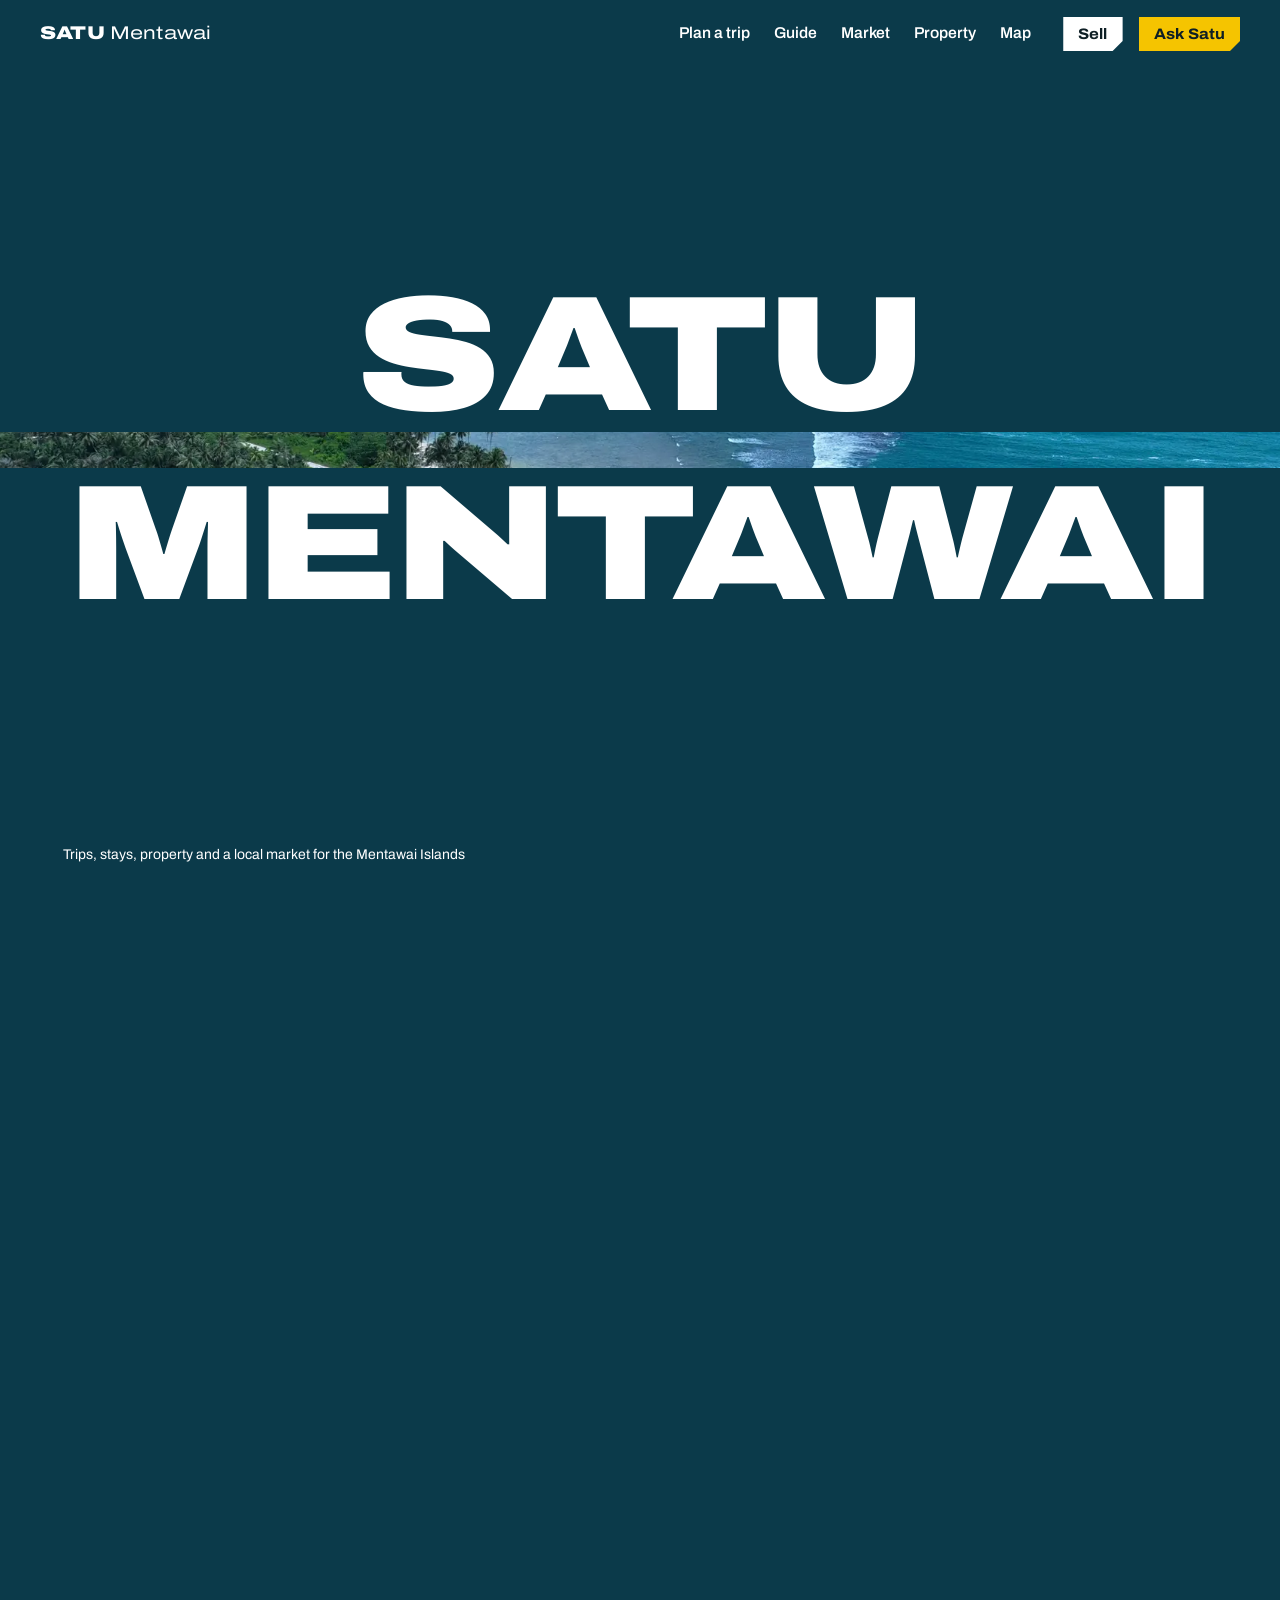
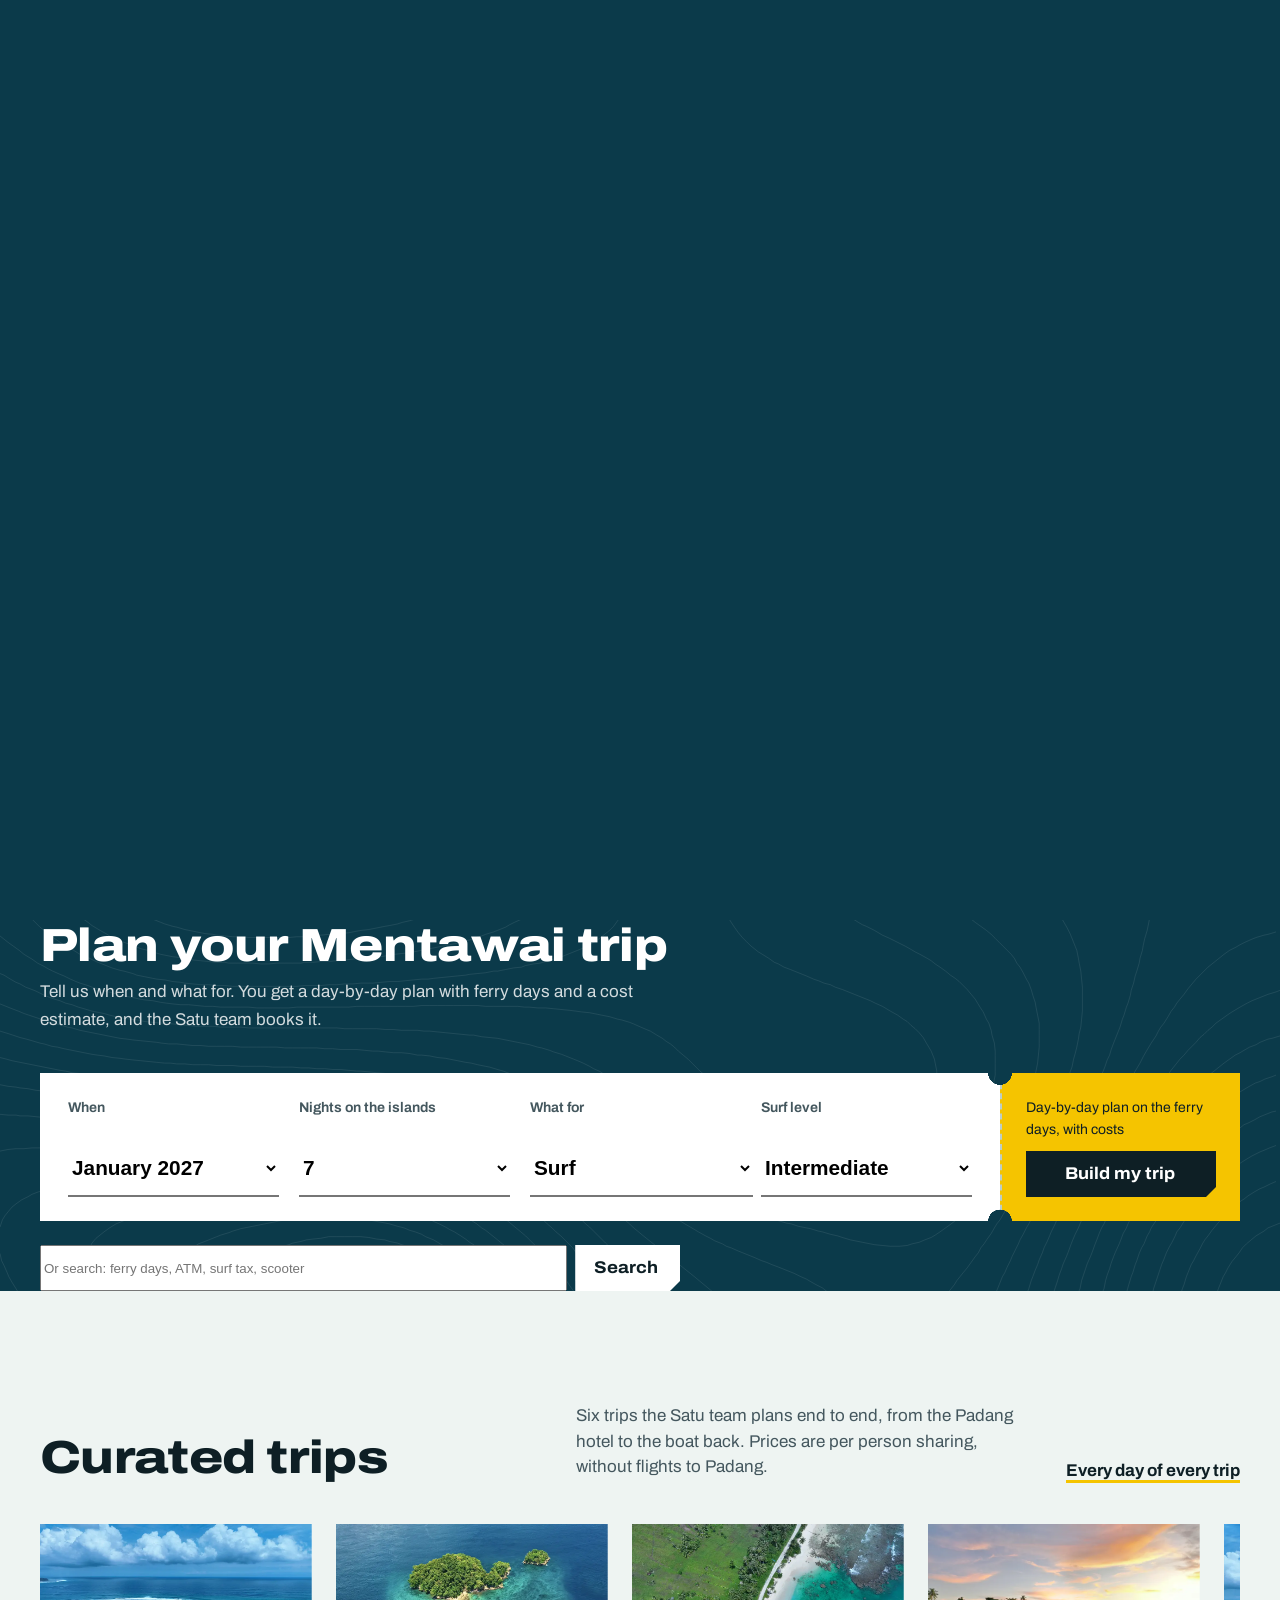
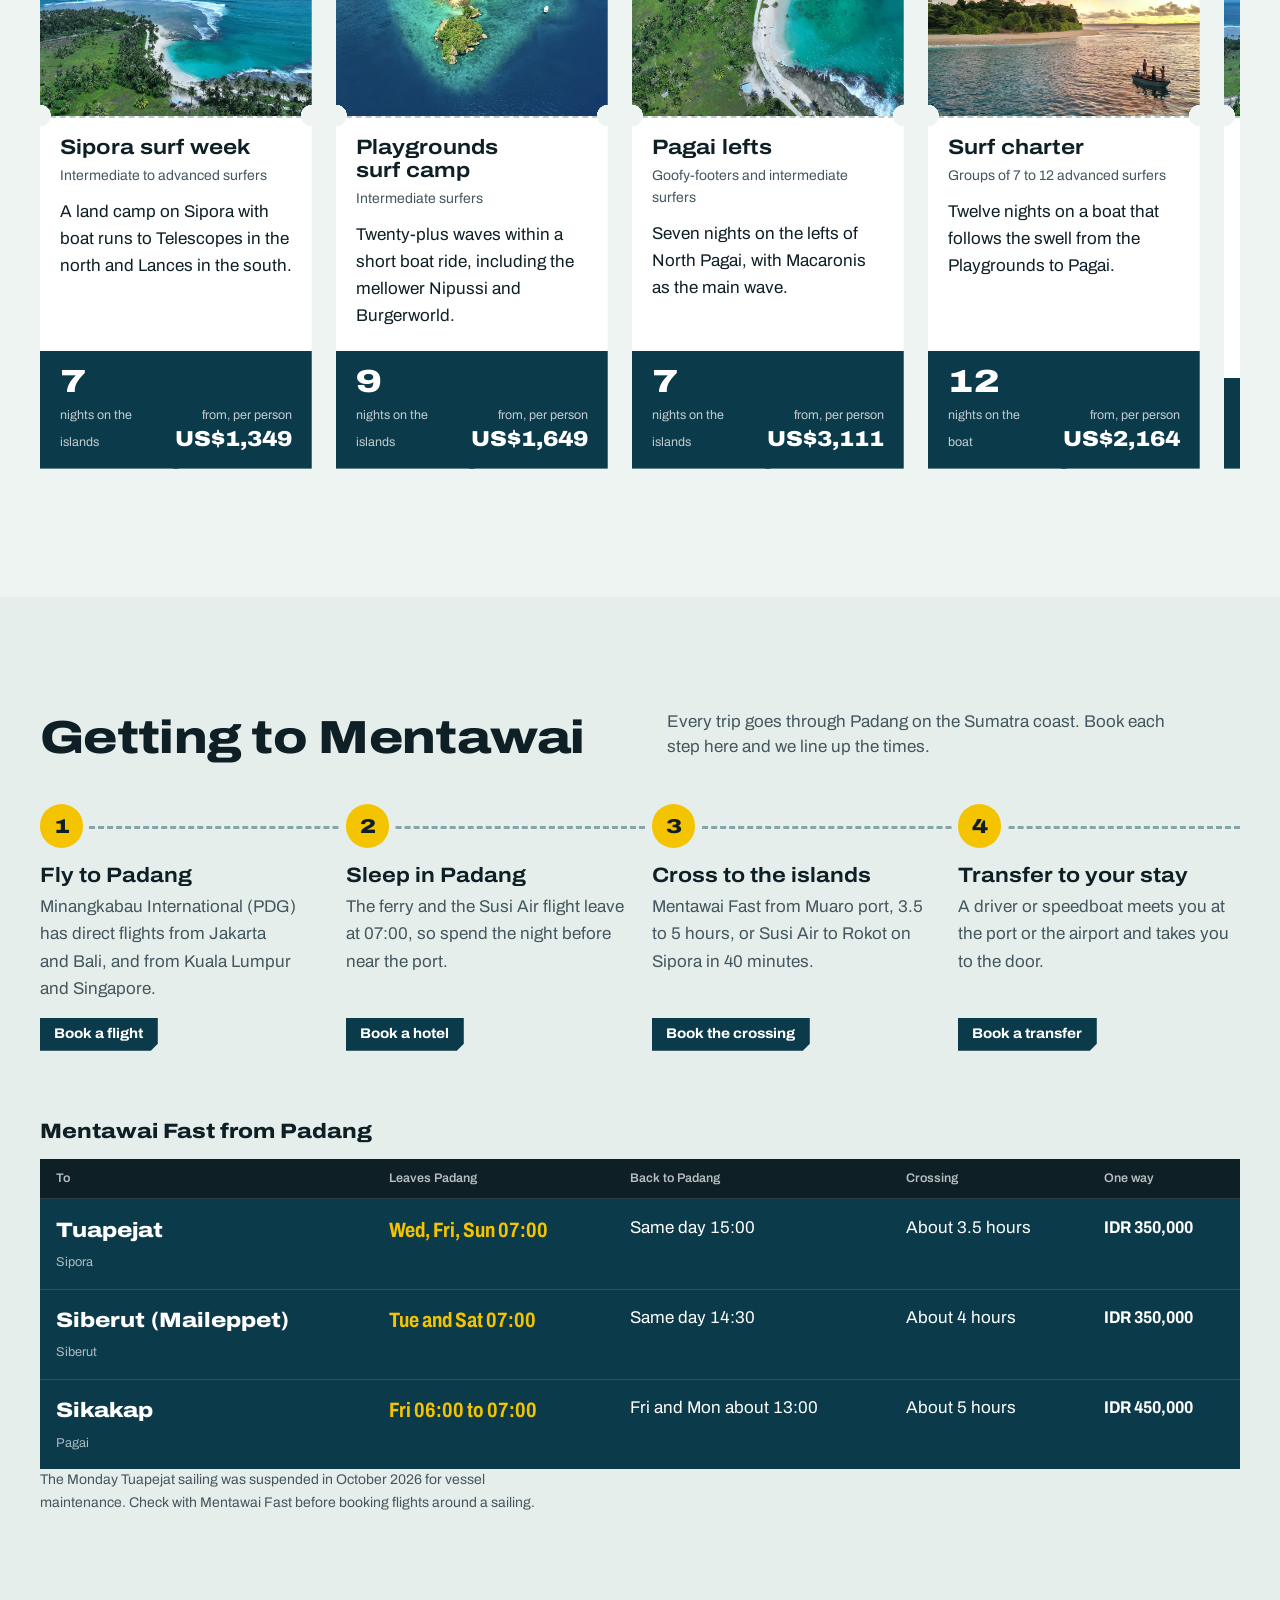
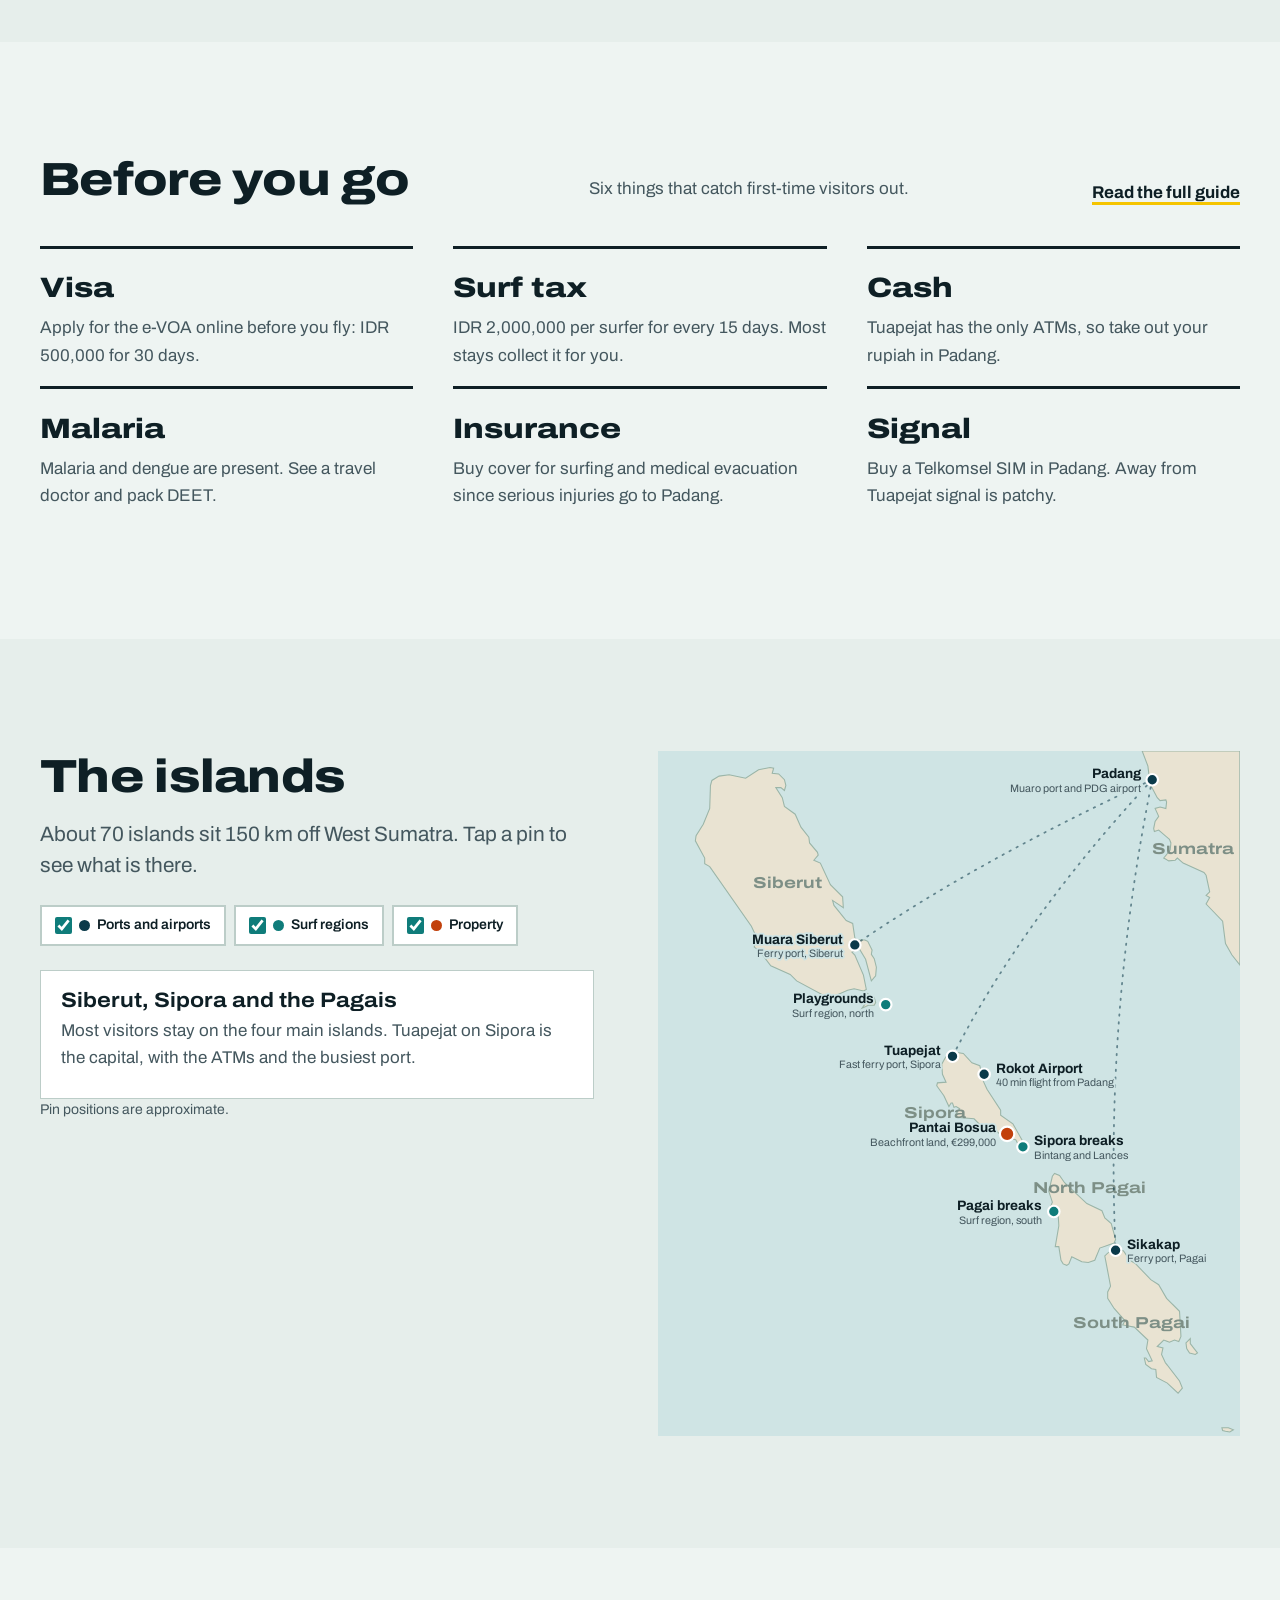
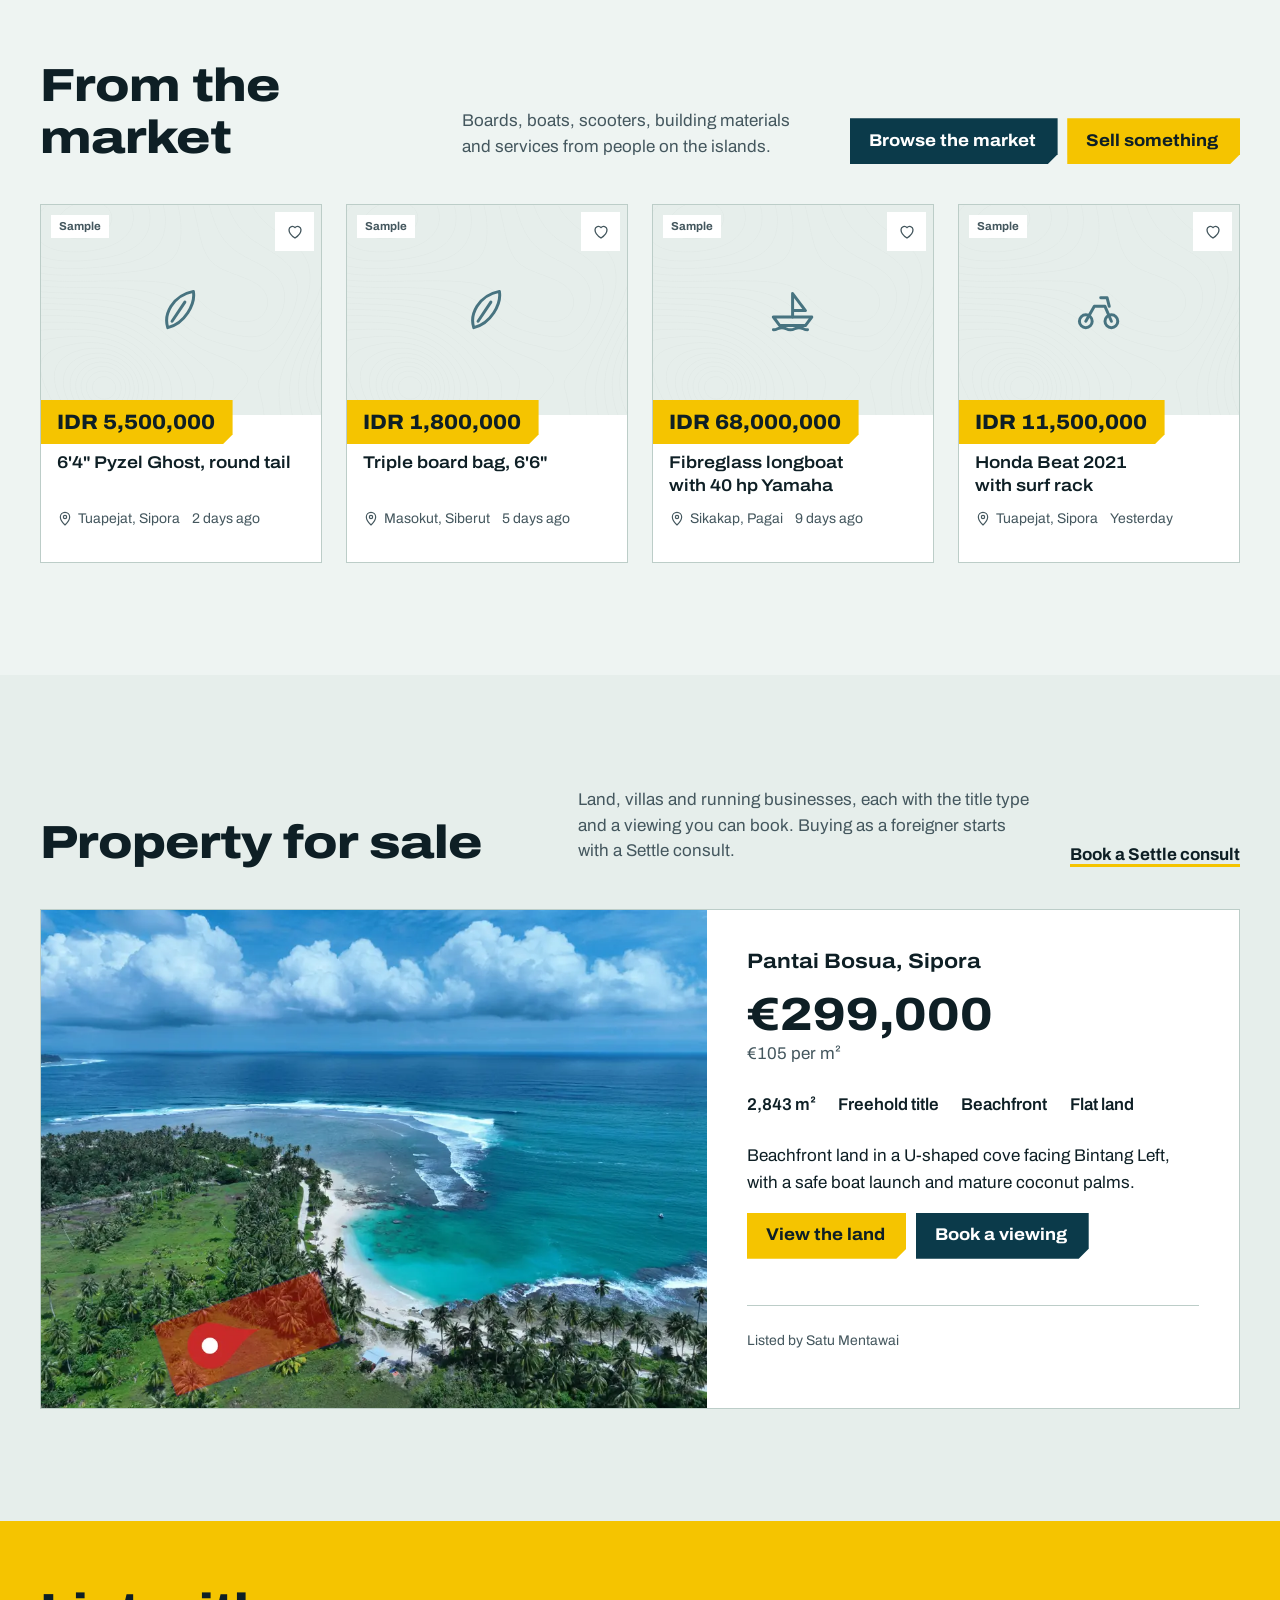
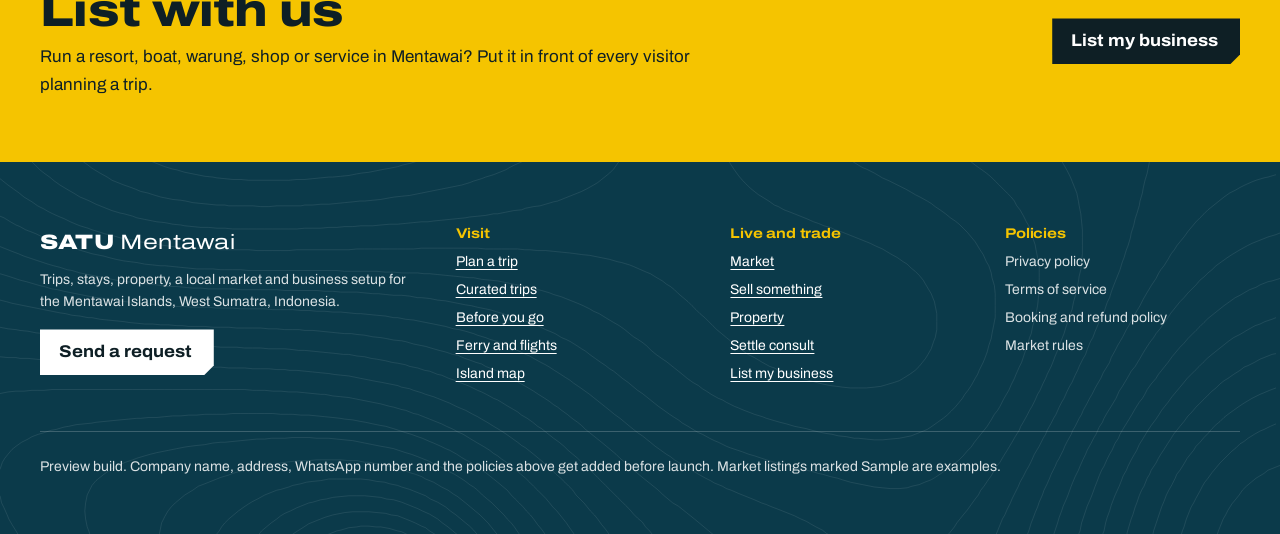
==== commit 83a2ed63: "Ticket and sea-chart redesign Life-jacket yellow as the one action colour, cut-corner buttons, squar" ====
--- a/index.html
+++ b/index.html
@@ -99,32 +99,37 @@
   <div class="wrap">
     <h2 id="quick-title">Plan your Mentawai trip</h2>
     <p>Tell us when and what for. You get a day-by-day plan with ferry days and a cost estimate, and the Satu team books it.</p>
-    <form class="quick-form" action="plan.html" method="get">
-      <label>When
-        <select class="field" name="month" id="quick-month"></select>
-      </label>
-      <label>Nights on the islands
-        <select class="field" name="nights">
-          <option>4</option><option selected>7</option><option>9</option><option>12</option><option>14</option>
-        </select>
-      </label>
-      <label>What for
-        <select class="field" name="focus">
-          <option value="surf">Surf</option>
-          <option value="culture">Culture and forest</option>
-          <option value="rest">Rest, snorkel, family</option>
-          <option value="property">Property viewing</option>
-        </select>
-      </label>
-      <label>Surf level
-        <select class="field" name="level">
-          <option value="none">Not surfing</option>
-          <option value="beginner">Beginner</option>
-          <option value="intermediate" selected>Intermediate</option>
-          <option value="advanced">Advanced</option>
-        </select>
-      </label>
-      <button class="btn" type="submit">Build my trip</button>
+    <form class="ticket" action="plan.html" method="get">
+      <div class="ticket-main">
+        <label>When
+          <select class="field" name="month" id="quick-month"></select>
+        </label>
+        <label>Nights on the islands
+          <select class="field" name="nights">
+            <option>4</option><option selected>7</option><option>9</option><option>12</option><option>14</option>
+          </select>
+        </label>
+        <label>What for
+          <select class="field" name="focus">
+            <option value="surf">Surf</option>
+            <option value="culture">Culture and forest</option>
+            <option value="rest">Rest, snorkel, family</option>
+            <option value="property">Property viewing</option>
+          </select>
+        </label>
+        <label>Surf level
+          <select class="field" name="level">
+            <option value="none">Not surfing</option>
+            <option value="beginner">Beginner</option>
+            <option value="intermediate" selected>Intermediate</option>
+            <option value="advanced">Advanced</option>
+          </select>
+        </label>
+      </div>
+      <div class="ticket-stub">
+        <p>Day-by-day plan on the ferry days, with costs</p>
+        <button class="btn" type="submit">Build my trip</button>
+      </div>
     </form>
     <div class="finder-row">
       <form class="search" id="finder-form" role="search">
@@ -144,7 +149,7 @@
         <h2 id="trips-title">Curated trips</h2>
         <p class="lede">Six trips the Satu team plans end to end, from the Padang hotel to the boat back. Prices are per person sharing, without flights to Padang.</p>
       </div>
-      <a class="btn btn-line" href="plan.html#trips">See every day</a>
+      <a class="more" href="plan.html#trips">Every day of every trip</a>
     </div>
     <div class="rail" id="trip-rail"></div>
   </div>
@@ -164,8 +169,8 @@
       <li><h3>Cross to the islands</h3><p>Mentawai Fast from Muaro port, 3.5 to 5 hours, or Susi Air to Rokot on Sipora in 40 minutes.</p><a class="btn btn-line btn-sm" href="#" data-request="Ferry ticket">Book the crossing</a></li>
       <li><h3>Transfer to your stay</h3><p>A driver or speedboat meets you at the port or the airport and takes you to the door.</p><a class="btn btn-line btn-sm" href="#" data-request="Transfer to my stay">Book a transfer</a></li>
     </ol>
-    <div class="table-scroll" style="margin-top:var(--space-4)">
-      <table class="tbl" id="ferry-table">
+    <div style="margin-top:var(--space-5)">
+      <table class="board" id="ferry-table">
         <caption>Mentawai Fast from Padang</caption>
         <thead><tr><th scope="col">To</th><th scope="col">Leaves Padang</th><th scope="col">Back to Padang</th><th scope="col">Crossing</th><th scope="col">One way</th></tr></thead>
         <tbody></tbody>
@@ -182,7 +187,7 @@
         <h2 id="before-title">Before you go</h2>
         <p class="lede">Six things that catch first-time visitors out.</p>
       </div>
-      <a class="btn btn-line" href="guide.html">Read the full guide</a>
+      <a class="more" href="guide.html">Read the full guide</a>
     </div>
     <ul class="musts">
       <li><strong>Visa</strong><p>Apply for the e-VOA online before you fly: IDR 500,000 for 30 days.</p></li>
@@ -238,7 +243,7 @@
         <h2 id="prop-title">Property for sale</h2>
         <p class="lede">Land, villas and running businesses, each with the title type and a viewing you can book. Buying as a foreigner starts with a Settle consult.</p>
       </div>
-      <a class="btn btn-line" href="#" data-request="Settle consult">Book a Settle consult</a>
+      <a class="more" href="#" data-request="Settle consult">Book a Settle consult</a>
     </div>
     <article class="listing">
       <img src="img/bosua-plot-1000.webp" srcset="img/bosua-plot-1000.webp 1000w, img/bosua-plot-2000.webp 2000w" sizes="(max-width: 820px) 100vw, 55vw"
@@ -265,7 +270,7 @@
       <h2 id="list-title">List with us</h2>
       <p>Run a resort, boat, warung, shop or service in Mentawai? Put it in front of every visitor planning a trip.</p>
     </div>
-    <a class="btn btn-line" href="#" data-request="List my business">List my business</a>
+    <a class="btn" href="#" data-request="List my business">List my business</a>
   </div>
 </section>
 </main>
--- a/assets/site.css
+++ b/assets/site.css
@@ -10,18 +10,21 @@
 :root {
   --water: #0b3a4a;
   --water-2: #134b5d;
-  --lagoon: #0f7c7a;       /* the one accent: main actions only */
+  --buoy: #f5c400;         /* life-jacket yellow: the one accent, main actions only */
+  --buoy-hi: #ffd633;
+  --lagoon: #0f7c7a;       /* links and selected states */
   --lagoon-dark: #0b6664;
   --lagoon-soft: #d6ece9;
   --reef: #5fc3bd;         /* lagoon on dark backgrounds */
   --palm: #2d5a3a;
   --sand: #ebe4d3;
-  --paper: #f3f6f4;
+  --paper: #eef4f2;
   --mist: #e6eeeb;
   --card: #ffffff;
-  --ink: #12232a;
+  --ink: #0e1f25;
   --ink-2: #44575e;
-  --line: #c9d6d3;
+  --line: #bccdc8;
+  --cut: 10px;             /* the cut corner on buttons and tags */
   --plot: #c2410c;
   --warn: #8a4b00;
   --warn-bg: #fdf1dc;
@@ -40,8 +43,8 @@
   --space-5: 4rem;
   --space-6: clamp(4rem, 9vw, 7rem);
 
-  --radius: 6px;
-  --radius-lg: 12px;
+  --radius: 0px;
+  --radius-lg: 0px;
   --wrap: 1200px;
   --tabbar: 0px;
 }
@@ -52,7 +55,7 @@
 img { display: block; max-width: 100%; height: auto; }
 h1, h2, h3 { line-height: 1.12; margin: 0 0 var(--space-2); font-stretch: 112%; text-wrap: balance; }
 h1 { font-size: var(--step-4); font-weight: 820; letter-spacing: -0.015em; }
-h2 { font-size: var(--step-3); font-weight: 760; letter-spacing: -0.01em; }
+h2 { font-size: var(--step-3); font-weight: 820; font-stretch: 118%; letter-spacing: -0.015em; }
 h3 { font-size: var(--step-1); font-weight: 680; }
 p { margin: 0 0 var(--space-2); max-width: 66ch; text-wrap: pretty; }
 a { color: var(--lagoon); text-underline-offset: .18em; }
@@ -68,33 +71,37 @@
 .vh { position: absolute; width: 1px; height: 1px; overflow: hidden; clip-path: inset(50%); white-space: nowrap; }
 .drop:focus-within { outline: 3px solid var(--reef); outline-offset: 3px; }
 
-/* Buttons */
-.btn { display: inline-flex; align-items: center; justify-content: center; gap: .5rem; font: inherit; font-weight: 640; font-size: var(--step-0); line-height: 1.2;
-  padding: .72rem 1.15rem; border-radius: var(--radius); border: 2px solid var(--lagoon); background: var(--lagoon); color: #fff;
-  text-decoration: none; cursor: pointer; transition: background-color .15s, border-color .15s; }
-.btn:hover { background: var(--lagoon-dark); border-color: var(--lagoon-dark); }
-.btn-line { background: transparent; color: var(--lagoon); }
-.btn-line:hover { background: var(--lagoon-soft); }
-.btn-sm { font-size: var(--step--1); padding: .45rem .8rem; }
-.on-dark .btn-line { color: #fff; border-color: rgba(255,255,255,.7); }
-.on-dark .btn-line:hover { background: rgba(255,255,255,.12); }
+/* Buttons: a flag-like cut corner. The shape sits on ::before so the focus ring stays visible. */
+.btn { --bg: var(--buoy); --fg: var(--ink); position: relative; isolation: isolate; display: inline-flex; align-items: center; justify-content: center; gap: .5rem;
+  font: inherit; font-weight: 720; font-stretch: 108%; font-size: var(--step-0); line-height: 1.2; padding: .8rem 1.35rem .8rem 1.2rem;
+  border: 0; background: none; color: var(--fg); text-decoration: none; cursor: pointer; transition: transform .12s; }
+.btn::before { content: ""; position: absolute; inset: 0; z-index: -1; background: var(--bg);
+  clip-path: polygon(0 0, 100% 0, 100% calc(100% - var(--cut)), calc(100% - var(--cut)) 100%, 0 100%); transition: background-color .15s; }
+.btn:hover { --bg: var(--buoy-hi); }
+.btn:active { transform: translateY(1px); }
+.btn-line { --bg: var(--water); --fg: #fff; }
+.btn-line:hover { --bg: var(--water-2); }
+.btn-sm { font-size: var(--step--1); padding: .5rem .95rem .5rem .85rem; --cut: 7px; }
+.on-dark .btn-line, .dark .btn-line { --bg: #fff; --fg: var(--ink); }
+.on-dark .btn-line:hover, .dark .btn-line:hover { --bg: #dfeceb; }
 .actions { display: flex; flex-wrap: wrap; gap: .6rem; }
-.link-btn { font: inherit; background: none; border: 0; padding: 0; color: var(--lagoon); text-decoration: underline; cursor: pointer; }
+.link-btn { font: inherit; background: none; border: 0; padding: 0; color: var(--lagoon); text-decoration: underline; text-decoration-thickness: 2px; text-underline-offset: .2em; cursor: pointer; }
+.more { font-weight: 700; color: var(--ink); text-decoration: underline; text-decoration-color: var(--buoy); text-decoration-thickness: 3px; text-underline-offset: .25em; }
+.more:hover { text-decoration-color: var(--lagoon); }
 
 /* Header */
 .site-header { position: fixed; inset: 0 0 auto; z-index: 30; color: #fff; transition: background-color .2s, color .2s; }
 .site-header.solid { background: rgba(243,246,244,.97); color: var(--ink); box-shadow: 0 1px 0 var(--line); }
 .site-header .bar { display: flex; align-items: center; gap: var(--space-2); height: 4.25rem; }
-.logo { font-weight: 800; font-stretch: 125%; font-size: 1.15rem; letter-spacing: .01em; color: inherit; text-decoration: none; white-space: nowrap; }
+.logo { font-weight: 860; font-stretch: 125%; font-size: 1.15rem; letter-spacing: .01em; color: inherit; text-decoration: none; white-space: nowrap; }
 .logo span { font-weight: 400; }
 .nav { display: flex; gap: var(--space-3); margin-left: auto; margin-right: var(--space-2); }
 .nav a { color: inherit; text-decoration: none; font-weight: 560; font-size: .98rem; padding: .3rem 0; border-bottom: 2px solid transparent; }
 .nav a:hover { border-bottom-color: currentColor; }
-.nav a[aria-current="page"] { border-bottom-color: var(--lagoon); }
-.site-header:not(.solid) .header-cta { background: transparent; border-color: rgba(255,255,255,.8); }
-.site-header:not(.solid) .header-sell { color: #fff; border-color: rgba(255,255,255,.5); }
+.nav a[aria-current="page"] { border-bottom-color: var(--buoy); border-bottom-width: 3px; }
+.site-header:not(.solid) .header-sell { --bg: #fff; --fg: var(--ink); }
 .header-sell, .header-cta { padding: .5rem .95rem; font-size: .95rem; }
-.menu-btn { display: none; margin-left: auto; font: inherit; font-weight: 640; background: none; border: 2px solid currentColor; color: inherit; border-radius: var(--radius); padding: .35rem .8rem; }
+.menu-btn { display: none; margin-left: auto; font: inherit; font-weight: 700; background: none; border: 2px solid currentColor; color: inherit; border-radius: 0; padding: .35rem .8rem; }
 .mobile-nav { padding: var(--space-3); border: 0; width: min(100% - 2rem, 26rem); border-radius: var(--radius-lg); }
 .mobile-nav::backdrop { background: rgba(11,58,74,.55); }
 .mobile-nav ul { list-style: none; margin: 0 0 var(--space-3); padding: 0; }
@@ -109,13 +116,17 @@
   .tabbar { display: grid; grid-template-columns: repeat(5, 1fr); position: fixed; inset: auto 0 0; z-index: 30; height: var(--tabbar); padding-bottom: env(safe-area-inset-bottom);
     background: #fff; border-top: 1px solid var(--line); }
   .tabbar a { display: flex; flex-direction: column; align-items: center; justify-content: center; gap: 2px; font-size: .72rem; font-weight: 600; color: var(--ink-2); text-decoration: none; }
-  .tabbar a[aria-current="page"] { color: var(--lagoon); }
+  .tabbar a { position: relative; }
+  .tabbar a[aria-current="page"] { color: var(--ink); }
+  .tabbar a[aria-current="page"]::before { content: ""; position: absolute; top: 0; left: 28%; right: 28%; height: 4px; background: var(--buoy); }
   .tabbar .ic { width: 24px; height: 24px; }
 }
 
 /* Page top for inner pages */
 .page-top { padding: 6.5rem 0 var(--space-4); }
-.page-top.band { background: var(--water); color: #fff; padding-bottom: var(--space-5); }
+.page-top.band, .quick, .site-footer, .dark { background-color: var(--water); background-image: url("../img/contours.svg"); background-size: cover; background-position: center; }
+.page-top.band { color: #fff; padding-bottom: var(--space-5); }
+.page-top h1 { font-size: clamp(2.6rem, 8vw, 6rem); font-weight: 880; font-stretch: 125%; line-height: .88; letter-spacing: -0.02em; text-transform: uppercase; margin-bottom: var(--space-3); }
 .page-top.band .lede { color: rgba(255,255,255,.82); }
 .crumbs { font-size: var(--step--1); color: var(--ink-2); margin-bottom: var(--space-2); }
 .crumbs a { color: inherit; }
@@ -124,11 +135,14 @@
 /* Sections */
 .section { padding: var(--space-6) 0; }
 .section.tight { padding: var(--space-5) 0; }
-.section-head { margin-bottom: var(--space-4); display: flex; flex-wrap: wrap; gap: var(--space-2) var(--space-4); align-items: end; justify-content: space-between; }
-.section-head > div { max-width: 46rem; }
+.section-head { margin-bottom: var(--space-4); display: grid; grid-template-columns: minmax(0, 1.1fr) minmax(0, 1fr) auto; gap: var(--space-2) var(--space-4); align-items: end; }
+.section-head > div:first-child { display: contents; }
+.section-head h2 { margin: 0; }
+.section-head .lede { font-size: var(--step-0); margin: 0; padding-bottom: .3rem; }
+@media (max-width: 900px) { .section-head { grid-template-columns: minmax(0, 1fr); } }
 .section-head p { margin-bottom: 0; }
 .alt { background: var(--mist); }
-.dark { background: var(--water); color: #fff; }
+.dark { color: #fff; }
 .dark h2, .dark h3 { color: #fff; }
 .dark .lede, .dark p { color: rgba(255,255,255,.85); }
 
@@ -158,17 +172,28 @@
   .hero-panels .panel:not(:last-child) { display: none; }
 }
 
-/* Quick planner under the hero */
-.quick { background: var(--water); color: #fff; padding: var(--space-5) 0; }
+/* Quick planner under the hero: a ticket with a tear-off stub */
 .quick h2 { color: #fff; margin-bottom: .4rem; }
-.quick p { color: rgba(255,255,255,.82); }
-.quick-form { display: grid; grid-template-columns: 1.1fr .8fr 1.2fr 1fr auto; gap: .6rem; margin-top: var(--space-3); align-items: end; }
-.quick-form label { display: grid; gap: .35rem; font-size: var(--step--1); font-weight: 600; color: rgba(255,255,255,.85); }
-.field { font: inherit; padding: .75rem .9rem; border-radius: var(--radius); border: 1.5px solid var(--line); background: #fff; color: var(--ink); min-width: 0; width: 100%; }
-.quick .field { border-color: transparent; }
-@media (max-width: 900px) { .quick-form { grid-template-columns: 1fr 1fr; } .quick-form .btn { grid-column: 1 / -1; } }
+.quick > .wrap > p { color: rgba(255,255,255,.82); }
+.ticket { --stub: 15rem; --notch: 12px; display: grid; grid-template-columns: minmax(0, 1fr) var(--stub); margin-top: var(--space-4); background: #fff; color: var(--ink);
+  -webkit-mask: radial-gradient(circle var(--notch) at calc(100% - var(--stub)) 0, #0000 98%, #000) top / 100% 51% no-repeat, radial-gradient(circle var(--notch) at calc(100% - var(--stub)) 100%, #0000 98%, #000) bottom / 100% 51% no-repeat;
+          mask: radial-gradient(circle var(--notch) at calc(100% - var(--stub)) 0, #0000 98%, #000) top / 100% 51% no-repeat, radial-gradient(circle var(--notch) at calc(100% - var(--stub)) 100%, #0000 98%, #000) bottom / 100% 51% no-repeat; }
+.ticket-main { display: grid; grid-template-columns: repeat(4, minmax(0, 1fr)); gap: 1rem 1.25rem; padding: 1.5rem 1.75rem; }
+.ticket-main label { display: grid; gap: .3rem; font-size: var(--step--1); font-weight: 650; color: var(--ink-2); }
+.ticket-main .field { border-width: 0 0 2px; padding: .45rem 0; font-weight: 650; font-size: var(--step-1); font-stretch: 105%; background: transparent; }
+.ticket-stub { border-left: 2px dashed var(--line); padding: 1.5rem; display: flex; flex-direction: column; justify-content: center; gap: .6rem; background: var(--buoy); }
+.ticket-stub p { margin: 0; font-size: var(--step--1); color: var(--ink); max-width: none; }
+.ticket-stub .btn { --bg: var(--ink); --fg: #fff; }
+.ticket-stub .btn:hover { --bg: var(--water-2); }
+@media (max-width: 900px) {
+  .ticket { grid-template-columns: minmax(0, 1fr); -webkit-mask: none; mask: none; }
+  .ticket-main { grid-template-columns: repeat(2, minmax(0, 1fr)); padding: 1.25rem; }
+  .ticket-main .field { font-size: var(--step-0); }
+  .ticket-stub { border-left: 0; border-top: 2px dashed var(--ink); }
+}
 .finder-row { display: flex; flex-wrap: wrap; gap: .5rem; align-items: center; margin-top: var(--space-3); }
 .search { display: flex; gap: .5rem; flex: 1 1 22rem; max-width: 40rem; }
+.search .field { flex: 1; }
 .results { margin-top: var(--space-2); max-width: 52rem; }
 .results:empty { display: none; }
 .results ul { list-style: none; padding: 0; margin: 0; }
@@ -177,26 +202,40 @@
 .results a strong { display: block; }
 .results a span { color: rgba(255,255,255,.75); font-size: var(--step--1); }
 
-/* Trip rail and trip cards */
-.rail { display: grid; grid-auto-flow: column; grid-auto-columns: minmax(17rem, 22rem); gap: var(--space-3); overflow-x: auto; scroll-snap-type: x mandatory; padding-bottom: 1rem; overscroll-behavior-x: contain; }
+/* Trip rail: each trip is a boarding pass torn at the photo line */
+.rail { display: grid; grid-auto-flow: column; grid-auto-columns: minmax(17rem, 21rem); gap: var(--space-3); overflow-x: auto; scroll-snap-type: x mandatory; padding-bottom: 1rem; overscroll-behavior-x: contain; }
 .rail > * { scroll-snap-align: start; }
-.trip { display: flex; flex-direction: column; background: var(--card); border: 1px solid var(--line); border-radius: var(--radius-lg); overflow: hidden; color: inherit; text-decoration: none; }
-.trip img { aspect-ratio: 4 / 3; object-fit: cover; width: 100%; }
-.trip-body { padding: 1.1rem 1.2rem 1.25rem; display: flex; flex-direction: column; gap: .35rem; flex: 1; }
-.trip h3 { margin: 0; }
+.trip { --tear: 12rem; display: flex; flex-direction: column; background: #fff; color: inherit; text-decoration: none;
+  -webkit-mask: radial-gradient(circle 11px at 0 var(--tear), #0000 98%, #000) left / 51% 100% no-repeat, radial-gradient(circle 11px at 100% var(--tear), #0000 98%, #000) right / 51% 100% no-repeat;
+          mask: radial-gradient(circle 11px at 0 var(--tear), #0000 98%, #000) left / 51% 100% no-repeat, radial-gradient(circle 11px at 100% var(--tear), #0000 98%, #000) right / 51% 100% no-repeat; }
+.trip img { height: var(--tear); object-fit: cover; width: 100%; }
+.trip-body { padding: 1.1rem 1.25rem 0; display: flex; flex-direction: column; gap: .35rem; flex: 1; border-top: 2px dashed var(--line); }
+.trip h3 { margin: 0; font-size: var(--step-1); font-stretch: 115%; }
 .trip .meta { font-size: var(--step--1); color: var(--ink-2); }
-.trip .trip-price { margin-top: auto; padding-top: .6rem; font-weight: 700; }
-.trip:hover h3 { text-decoration: underline; }
-
-/* Journey: a real sequence, so it is numbered */
-.journey { list-style: none; padding: 0; margin: 0; display: grid; grid-template-columns: repeat(4, 1fr); gap: var(--space-3); counter-reset: step; }
-.journey li { counter-increment: step; border-top: 3px solid var(--water); padding-top: var(--space-2); display: flex; flex-direction: column; }
-.journey li::before { content: counter(step); display: block; font-weight: 820; font-stretch: 125%; font-size: 2.2rem; line-height: 1; color: var(--lagoon); margin-bottom: .6rem; }
+.trip-stub { display: grid; grid-template-columns: auto 1fr; gap: 0 1rem; align-items: end; margin: auto -1.25rem 0; padding: .9rem 1.25rem; background: var(--water); color: #fff; }
+.trip-stub b { font-size: 2rem; font-weight: 860; font-stretch: 125%; line-height: 1; }
+.trip-stub span { font-size: .78rem; color: rgba(255,255,255,.75); }
+.trip-stub .from { text-align: right; }
+.trip-stub .from b { font-size: 1.35rem; font-stretch: 110%; }
+.trip:hover h3 { text-decoration: underline; text-decoration-color: var(--buoy); text-decoration-thickness: 3px; }
+.trip:focus-visible { outline: 3px solid var(--reef); outline-offset: 3px; }
+
+/* Journey: a real sequence, drawn as a sea route with numbered buoys */
+.journey { list-style: none; padding: 0; margin: 0; display: grid; grid-template-columns: repeat(4, 1fr); gap: var(--space-3); counter-reset: step; position: relative; }
+.journey::before { content: ""; position: absolute; top: 1.35rem; left: 1.35rem; right: 0; border-top: 3px dashed var(--water-2); opacity: .45; }
+.journey li { counter-increment: step; display: flex; flex-direction: column; position: relative; }
+.journey li::before { content: counter(step); display: grid; place-items: center; width: 2.7rem; height: 2.7rem; border-radius: 50%; background: var(--buoy); color: var(--ink);
+  font-weight: 860; font-stretch: 125%; font-size: 1.25rem; margin-bottom: 1rem; box-shadow: 0 0 0 6px var(--mist); }
 .journey h3 { margin-bottom: .4rem; }
 .journey p { color: var(--ink-2); }
 .journey .btn { margin-top: auto; align-self: start; }
-@media (max-width: 900px) { .journey { grid-template-columns: 1fr 1fr; } }
-@media (max-width: 560px) { .journey { grid-template-columns: 1fr; } }
+@media (max-width: 900px) { .journey { grid-template-columns: 1fr 1fr; } .journey::before { display: none; } }
+@media (max-width: 560px) {
+  .journey { grid-template-columns: 1fr; gap: 0; }
+  .journey li { padding: 0 0 var(--space-3) 3.8rem; }
+  .journey li::before { position: absolute; left: 0; top: 0; }
+  .journey li:not(:last-child)::after { content: ""; position: absolute; left: 1.3rem; top: 2.9rem; bottom: .2rem; border-left: 3px dashed var(--water-2); opacity: .45; }
+}
 
 /* Tables */
 .table-scroll { overflow-x: auto; }
@@ -207,6 +246,23 @@
 .tbl th, .tbl td { text-align: left; padding: .6rem .9rem .6rem 0; border-bottom: 1px solid var(--line); vertical-align: top; }
 .tbl th { font-size: var(--step--1); color: var(--ink-2); font-weight: 600; }
 .tbl tr.here td { font-weight: 700; background: var(--lagoon-soft); }
+
+/* Ferry departure board */
+.board { min-width: 0 !important; background: var(--water); color: #fff; border-collapse: collapse; width: 100%; font-variant-numeric: tabular-nums; }
+.board caption { text-align: left; font-weight: 800; font-stretch: 115%; font-size: var(--step-1); color: var(--ink); padding-bottom: .7rem; }
+.board th { background: var(--ink); color: rgba(255,255,255,.7); font-size: .78rem; font-weight: 600; text-align: left; padding: .6rem 1rem; }
+.board td { padding: .9rem 1rem; border-top: 1px solid rgba(255,255,255,.12); vertical-align: top; }
+.board td:first-child b { display: block; font-size: var(--step-1); font-stretch: 118%; font-weight: 820; }
+.board td:first-child span { font-size: .8rem; color: rgba(255,255,255,.65); }
+.board .t { font-stretch: 80%; font-weight: 700; font-size: var(--step-1); color: var(--buoy); }
+.board .fare { font-stretch: 90%; font-weight: 700; white-space: nowrap; }
+@media (max-width: 700px) {
+  .board thead { display: none; }
+  .board tr { display: grid; grid-template-columns: 1fr 1fr; gap: .2rem 1rem; padding: .9rem 1rem; border-top: 1px solid rgba(255,255,255,.12); }
+  .board td { padding: 0; border: 0; }
+  .board td:first-child { grid-column: 1 / -1; margin-bottom: .3rem; }
+  .board td[data-l]::before { content: attr(data-l); display: block; font-size: .72rem; color: rgba(255,255,255,.6); }
+}
 
 /* Map */
 .map-layout { display: grid; grid-template-columns: minmax(0, 1fr) minmax(0, 1.05fr); gap: var(--space-5); align-items: start; }
@@ -228,7 +284,7 @@
 .pin-sub { font-family: Archivo, sans-serif; font-size: 15px; fill: var(--ink-2); paint-order: stroke; stroke: #cfe4e4; stroke-width: 5px; stroke-linejoin: round; }
 .map-svg [hidden] { display: none; }
 .layers { display: flex; flex-wrap: wrap; gap: .5rem; margin: var(--space-3) 0; }
-.toggle { display: inline-flex; align-items: center; gap: .45rem; font-weight: 600; font-size: var(--step--1); padding: .45rem .8rem; border: 1.5px solid var(--line); border-radius: 999px; background: #fff; cursor: pointer; }
+.toggle { display: inline-flex; align-items: center; gap: .45rem; font-weight: 600; font-size: var(--step--1); padding: .45rem .8rem; border: 2px solid var(--line); border-radius: 0; background: #fff; cursor: pointer; }
 .toggle input { accent-color: var(--lagoon); width: 1.05rem; height: 1.05rem; margin: 0; }
 .dot { width: .7rem; height: .7rem; border-radius: 50%; display: inline-block; }
 .map-info { background: #fff; border: 1px solid var(--line); border-radius: var(--radius-lg); padding: 1.1rem 1.25rem; min-height: 7.5rem; }
@@ -247,20 +303,23 @@
 
 /* Before-you-go checklist on the home page */
 .musts { list-style: none; padding: 0; margin: 0; display: grid; grid-template-columns: repeat(3, 1fr); gap: 0 var(--space-4); }
-.musts li { padding: 1.1rem 0; border-top: 1px solid var(--line); }
-.musts strong { display: block; font-size: var(--step-1); font-stretch: 110%; margin-bottom: .2rem; }
+.musts li { padding: 1.1rem 0; border-top: 3px solid var(--ink); }
+.musts strong { display: block; font-size: var(--step-2); font-weight: 820; font-stretch: 120%; margin-bottom: .2rem; }
 .musts p { margin: 0; color: var(--ink-2); }
 @media (max-width: 900px) { .musts { grid-template-columns: 1fr 1fr; } }
 @media (max-width: 560px) { .musts { grid-template-columns: 1fr; } }
 
 /* Market cards */
 .grid-cards { display: grid; grid-template-columns: repeat(auto-fill, minmax(min(15rem, calc(50% - .4rem)), 1fr)); gap: var(--space-3); }
-.item { position: relative; display: flex; flex-direction: column; background: var(--card); border: 1px solid var(--line); border-radius: var(--radius-lg); overflow: hidden; }
-.item-photo { aspect-ratio: 4 / 3; background: var(--mist); display: grid; place-items: center; color: var(--water-2); overflow: hidden; }
+.item { position: relative; display: flex; flex-direction: column; background: var(--card); border: 1px solid var(--line); }
+.item:hover .item-title button { text-decoration: underline; text-decoration-color: var(--buoy); text-decoration-thickness: 3px; }
+.item-photo { aspect-ratio: 4 / 3; background: var(--mist) url("../img/contours-light.svg") center / cover; display: grid; place-items: center; color: var(--water-2); overflow: hidden; }
 .item-photo img { width: 100%; height: 100%; object-fit: cover; }
 .item-photo .ic { width: 3.2rem; height: 3.2rem; stroke-width: 1.4; opacity: .75; }
 .item-body { padding: .9rem 1rem 1rem; display: flex; flex-direction: column; gap: .2rem; flex: 1; }
-.item-price { font-weight: 760; font-size: var(--step-1); font-stretch: 108%; }
+.item-price { font-weight: 800; font-size: var(--step-1); font-stretch: 108%; }
+.item .item-price { align-self: flex-start; margin: -1.85rem 0 .3rem -1rem; padding: .35rem 1.1rem .35rem 1rem; background: var(--buoy); position: relative;
+  clip-path: polygon(0 0, 100% 0, 100% calc(100% - var(--cut)), calc(100% - var(--cut)) 100%, 0 100%); }
 .item-price small { font-weight: 500; font-size: var(--step--1); color: var(--ink-2); }
 .item-title { font-weight: 600; margin: 0; font-size: var(--step-0); line-height: 1.35; }
 .item-title button { all: unset; cursor: pointer; }
@@ -268,16 +327,16 @@
 .item-title button:focus-visible { outline: 3px solid var(--reef); }
 .item-meta { font-size: var(--step--1); color: var(--ink-2); display: flex; align-items: center; gap: .3rem; margin-top: auto; padding-top: .4rem; }
 .item-meta .ic { width: 1rem; height: 1rem; }
-.tag { position: absolute; top: .6rem; left: .6rem; z-index: 1; font-size: .75rem; font-weight: 700; padding: .2rem .55rem; border-radius: 999px; background: #fff; color: var(--ink-2); border: 1px solid var(--line); }
-.tag.mine { background: var(--lagoon); color: #fff; border-color: var(--lagoon); }
+.tag { position: absolute; top: .6rem; left: .6rem; z-index: 1; font-size: .72rem; font-weight: 700; padding: .15rem .5rem; background: #fff; color: var(--ink-2); }
+.tag.mine { background: var(--water); color: #fff; }
 .tag.sold { background: var(--ink); color: #fff; border-color: var(--ink); }
-.save-btn { position: absolute; top: .45rem; right: .45rem; z-index: 2; width: 2.4rem; height: 2.4rem; border-radius: 50%; border: 0; background: rgba(255,255,255,.92); color: var(--ink-2); display: grid; place-items: center; cursor: pointer; }
+.save-btn { position: absolute; top: .45rem; right: .45rem; z-index: 2; width: 2.4rem; height: 2.4rem; border-radius: 0; border: 0; background: #fff; color: var(--ink-2); display: grid; place-items: center; cursor: pointer; }
 .save-btn[aria-pressed="true"] { color: var(--plot); }
 .save-btn[aria-pressed="true"] .ic { fill: currentColor; }
 
 /* Market page layout */
 .cat-row { display: flex; gap: .5rem; overflow-x: auto; padding-bottom: .4rem; margin-bottom: var(--space-3); }
-.cat { display: inline-flex; align-items: center; gap: .45rem; flex: none; font: inherit; font-weight: 600; font-size: var(--step--1); padding: .5rem .9rem; border-radius: 999px; border: 1.5px solid var(--line); background: #fff; color: var(--ink); cursor: pointer; }
+.cat { display: inline-flex; align-items: center; gap: .45rem; flex: none; font: inherit; font-weight: 600; font-size: var(--step--1); padding: .5rem .9rem; border-radius: 0; border: 2px solid var(--line); background: #fff; color: var(--ink); cursor: pointer; }
 .cat[aria-pressed="true"] { background: var(--water); color: #fff; border-color: var(--water); }
 .cat .ic { width: 1.1rem; height: 1.1rem; }
 .market-layout { display: grid; grid-template-columns: 15rem minmax(0, 1fr); gap: var(--space-4); align-items: start; }
@@ -319,7 +378,7 @@
 @media (max-width: 900px) { .sell-layout { grid-template-columns: minmax(0, 1fr); } }
 .form-step { border: 0; padding: 0; margin: 0 0 var(--space-4); }
 .form-step > legend { font-size: var(--step-2); font-weight: 760; font-stretch: 112%; margin-bottom: var(--space-2); padding: 0; display: flex; gap: .7rem; align-items: baseline; }
-.form-step > legend span { color: var(--lagoon); font-stretch: 125%; }
+.form-step > legend span { display: inline-grid; place-items: center; width: 2.4rem; height: 2.4rem; border-radius: 50%; background: var(--buoy); color: var(--ink); font-size: 1.15rem; font-stretch: 125%; font-weight: 860; align-self: center; }
 .form-grid { display: grid; grid-template-columns: 1fr 1fr; gap: 1rem; }
 .form-grid .full { grid-column: 1 / -1; }
 @media (max-width: 560px) { .form-grid { grid-template-columns: 1fr; } }
@@ -334,9 +393,11 @@
 .photo-row button { position: absolute; top: .3rem; right: .3rem; font: inherit; font-size: .75rem; font-weight: 700; border: 0; border-radius: 999px; padding: .15rem .5rem; background: rgba(18,35,42,.8); color: #fff; cursor: pointer; }
 .photo-row figcaption { position: absolute; left: .3rem; bottom: .3rem; font-size: .7rem; font-weight: 700; background: #fff; border-radius: 999px; padding: .1rem .45rem; }
 .radio-row { display: flex; flex-wrap: wrap; gap: .5rem; }
-.radio-row label, .form-grid .radio-row label { display: inline-flex; align-items: center; gap: .4rem; font-weight: 500; font-size: var(--step-0); padding: .45rem .8rem; border: 1.5px solid var(--line); border-radius: 999px; background: #fff; cursor: pointer; }
+.radio-row label, .form-grid .radio-row label { display: inline-flex; align-items: center; gap: .4rem; font-weight: 560; font-size: var(--step-0); padding: .5rem .85rem; border: 2px solid var(--line); border-radius: 0; background: #fff; cursor: pointer; }
 .radio-row input { accent-color: var(--lagoon); margin: 0; }
-.radio-row label:has(input:checked) { border-color: var(--lagoon); background: var(--lagoon-soft); }
+.radio-row label:has(input:checked) { border-color: var(--water); background: var(--water); color: #fff; }
+.radio-row input { position: absolute; opacity: 0; pointer-events: none; }
+.radio-row label:has(input:focus-visible) { outline: 3px solid var(--reef); outline-offset: 2px; }
 .preview-col { position: sticky; top: 5.5rem; display: grid; gap: var(--space-3); }
 @media (max-width: 900px) { .preview-col { position: static; } }
 .preview-col .item { max-width: 22rem; }
@@ -352,14 +413,14 @@
 /* Planner */
 .plan-layout { display: grid; grid-template-columns: minmax(0, 1fr) minmax(0, 1.25fr); gap: var(--space-5); align-items: start; }
 @media (max-width: 960px) { .plan-layout { grid-template-columns: minmax(0, 1fr); } }
-.planner { background: #fff; border: 1px solid var(--line); border-radius: var(--radius-lg); padding: var(--space-3); position: sticky; top: 5.5rem; }
+.planner { background: #fff; border: 1px solid var(--line); border-top: 6px solid var(--buoy); padding: var(--space-3); position: sticky; top: 5.5rem; }
 @media (max-width: 960px) { .planner { position: static; } }
 .planner .form-grid { gap: .9rem; }
 .planner h2 { font-size: var(--step-2); }
 .seg { display: flex; flex-wrap: wrap; gap: .4rem; }
-.seg label, .form-grid .seg label { display: inline-flex; align-items: center; gap: .35rem; font-weight: 500; font-size: var(--step--1); padding: .4rem .75rem; border: 1.5px solid var(--line); border-radius: 999px; cursor: pointer; }
+.seg label, .form-grid .seg label { display: inline-flex; align-items: center; gap: .35rem; font-weight: 560; font-size: var(--step--1); padding: .45rem .8rem; border: 2px solid var(--line); border-radius: 0; background: #fff; cursor: pointer; }
 .seg input { position: absolute; opacity: 0; pointer-events: none; }
-.seg label:has(input:checked) { border-color: var(--lagoon); background: var(--lagoon-soft); font-weight: 650; }
+.seg label:has(input:checked) { border-color: var(--water); background: var(--water); color: #fff; font-weight: 650; }
 .seg label:has(input:focus-visible) { outline: 3px solid var(--reef); outline-offset: 2px; }
 .result h2 { font-size: var(--step-3); }
 .result-meta { display: flex; flex-wrap: wrap; gap: .4rem 1.4rem; color: var(--ink-2); margin-bottom: var(--space-3); }
@@ -417,20 +478,23 @@
 .listing .actions { margin-bottom: var(--space-3); }
 
 /* Operators */
-.operators { background: var(--palm); color: #fff; padding: var(--space-5) 0; }
+.operators { background: var(--buoy); color: var(--ink); padding: var(--space-5) 0; }
 .operators .wrap { display: flex; flex-wrap: wrap; gap: var(--space-3); align-items: center; justify-content: space-between; }
-.operators h2 { color: #fff; margin: 0 0 .4rem; font-size: var(--step-2); }
-.operators p { margin: 0; color: rgba(255,255,255,.85); }
+.operators h2 { color: var(--ink); margin: 0 0 .4rem; font-size: var(--step-3); }
+.operators p { margin: 0; color: var(--ink); }
+.operators .btn { --bg: var(--ink); --fg: #fff; }
+.operators .btn:hover { --bg: var(--water-2); }
 
 /* Footer */
-.site-footer { background: var(--water); color: rgba(255,255,255,.85); padding: var(--space-5) 0 var(--space-4); font-size: var(--step--1); }
+.site-footer { color: rgba(255,255,255,.85); padding: var(--space-5) 0 var(--space-4); font-size: var(--step--1); }
 .site-footer .cols { display: grid; grid-template-columns: 1.6fr 1fr 1fr 1fr; gap: var(--space-4); }
 @media (max-width: 860px) { .site-footer .cols { grid-template-columns: 1fr 1fr; } .site-footer .cols > :first-child { grid-column: 1 / -1; } }
 .site-footer a { color: #fff; }
+.site-footer a.btn { color: var(--fg); }
 .site-footer ul { list-style: none; padding: 0; margin: 0; }
 .site-footer li { margin-bottom: .35rem; }
 .site-footer .logo { font-size: 1.3rem; display: inline-block; margin-bottom: .6rem; }
-.foot-h { font-size: var(--step--1); font-weight: 700; color: var(--reef); margin-bottom: .6rem; }
+.foot-h { font-size: var(--step--1); font-weight: 700; color: var(--buoy); margin-bottom: .6rem; }
 .preview-note { margin-top: var(--space-4); padding-top: var(--space-3); border-top: 1px solid rgba(255,255,255,.2); max-width: none; }
 
 /* Dialogs */
@@ -439,22 +503,23 @@
 dialog::backdrop { background: rgba(11,58,74,.55); }
 .dlg-head { display: flex; align-items: center; justify-content: space-between; gap: 1rem; padding: 1rem 1.25rem; background: var(--water); color: #fff; position: sticky; top: 0; z-index: 2; }
 .dlg-head h2 { font-size: var(--step-1); margin: 0; color: #fff; }
-.dlg-close { font: inherit; font-weight: 640; background: none; border: 1.5px solid rgba(255,255,255,.6); color: #fff; border-radius: var(--radius); padding: .3rem .7rem; cursor: pointer; }
+.dlg-close { font: inherit; font-weight: 700; background: none; border: 2px solid rgba(255,255,255,.6); color: #fff; border-radius: 0; padding: .3rem .7rem; cursor: pointer; }
 .chat-log { height: min(50vh, 26rem); overflow-y: auto; padding: 1rem 1.25rem; display: flex; flex-direction: column; gap: .75rem; background: var(--paper); }
-.msg { max-width: 88%; padding: .7rem .9rem; border-radius: 10px; line-height: 1.5; }
+.msg { max-width: 88%; padding: .7rem .9rem; border-radius: 0; line-height: 1.5; }
 .msg p { margin: 0 0 .4rem; } .msg p:last-child { margin: 0; }
 .msg-bot { background: #fff; border: 1px solid var(--line); align-self: flex-start; }
-.msg-me { background: var(--lagoon); color: #fff; align-self: flex-end; }
+.msg-me { background: var(--water); color: #fff; align-self: flex-end; }
 .msg .src { display: block; margin-top: .35rem; font-size: .85rem; }
 .chips { display: flex; gap: .4rem; flex-wrap: wrap; padding: .75rem 1.25rem 0; background: var(--paper); }
-.chip { font: inherit; font-size: .85rem; font-weight: 600; padding: .35rem .7rem; border-radius: 999px; border: 1.5px solid var(--line); background: #fff; color: var(--ink); cursor: pointer; }
+.chip { font: inherit; font-size: .85rem; font-weight: 600; padding: .35rem .7rem; border-radius: 0; border: 2px solid var(--line); background: #fff; color: var(--ink); cursor: pointer; }
 .chat-form { display: flex; gap: .5rem; padding: .9rem 1.25rem 1.1rem; background: var(--paper); }
-.chat-form input { flex: 1; min-width: 0; font: inherit; padding: .7rem .9rem; border: 1.5px solid var(--line); border-radius: var(--radius); }
+.chat-form input { flex: 1; min-width: 0; font: inherit; padding: .7rem .9rem; border: 2px solid var(--line); border-radius: 0; }
 .typing { color: var(--ink-2); font-size: var(--step--1); }
 .req-form { padding: 1.25rem; display: grid; gap: .9rem; }
 .req-form label { display: grid; gap: .3rem; font-weight: 600; font-size: var(--step--1); }
 .req-form input:not([type=radio]):not([type=checkbox]):not([type=file]), .req-form select, .req-form textarea, .form-grid input:not([type=radio]):not([type=checkbox]):not([type=file]), .form-grid select, .form-grid textarea, .filters input:not([type=radio]):not([type=checkbox]):not([type=file]), .filters select, .planner input:not([type=radio]):not([type=checkbox]):not([type=file]), .planner select {
-  font: inherit; font-weight: 400; padding: .65rem .8rem; border: 1.5px solid var(--line); border-radius: var(--radius); background: #fff; color: var(--ink); width: 100%; min-width: 0; }
+  font: inherit; font-weight: 400; padding: .65rem .8rem; border: 2px solid var(--line); border-radius: 0; background: #fff; color: var(--ink); width: 100%; min-width: 0; }
+input:focus-visible, select:focus-visible, textarea:focus-visible { border-color: var(--lagoon); outline-offset: 1px; }
 .req-form .row { display: grid; grid-template-columns: 1fr 1fr; gap: .9rem; }
 @media (max-width: 480px) { .req-form .row { grid-template-columns: 1fr; } }
 .check, .form-grid label.check { display: flex; gap: .6rem; align-items: flex-start; font-weight: 400 !important; }
@@ -474,7 +539,7 @@
 .photo-dlg .dlg-head { background: #000; }
 .detail { display: grid; grid-template-columns: minmax(0, 1.6fr) minmax(0, 1fr); gap: var(--space-5); align-items: start; }
 @media (max-width: 900px) { .detail { grid-template-columns: minmax(0, 1fr); } }
-.side { position: sticky; top: 5.5rem; background: #fff; border: 1px solid var(--line); border-radius: var(--radius-lg); padding: var(--space-3); }
+.side { position: sticky; top: 5.5rem; background: #fff; border: 1px solid var(--line); border-top: 6px solid var(--buoy); padding: var(--space-3); }
 @media (max-width: 900px) { .side { position: static; } }
 .keyfacts { display: grid; grid-template-columns: repeat(3, 1fr); margin: 0 0 var(--space-4); border-top: 1px solid var(--line); }
 .keyfacts div { padding: 1rem 1rem 1rem 0; border-bottom: 1px solid var(--line); }
@@ -494,7 +559,7 @@
   .grid-cards { gap: .75rem; }
   .item-photo { aspect-ratio: 16 / 10; }
   .item-body { padding: .7rem .75rem .8rem; }
-  .item-price { font-size: var(--step-0); }
+  .item .item-price { font-size: .95rem; max-width: calc(100% + .25rem); margin: -1.6rem 0 .3rem -.75rem; padding: .3rem .9rem .3rem .75rem; }
   .item-title { font-size: var(--step--1); }
   .item-meta { flex-wrap: wrap; font-size: .78rem; }
 }
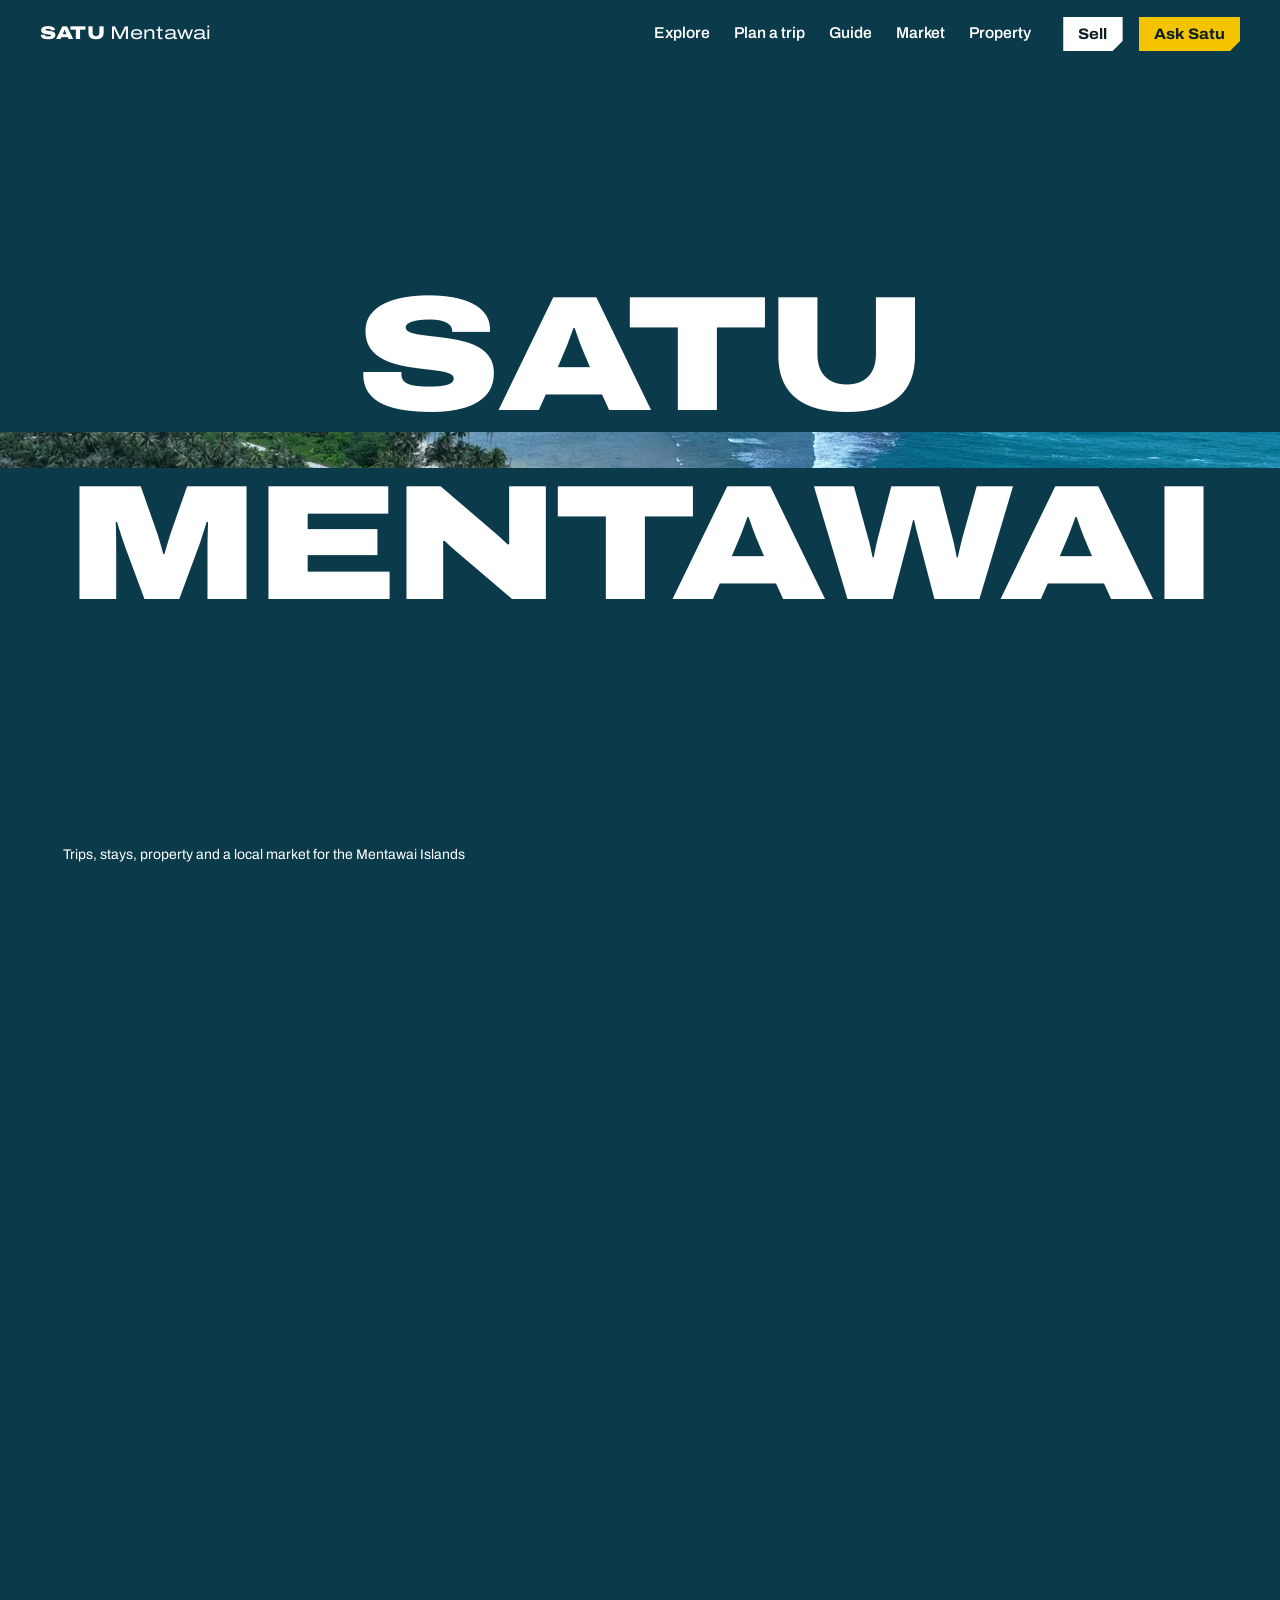
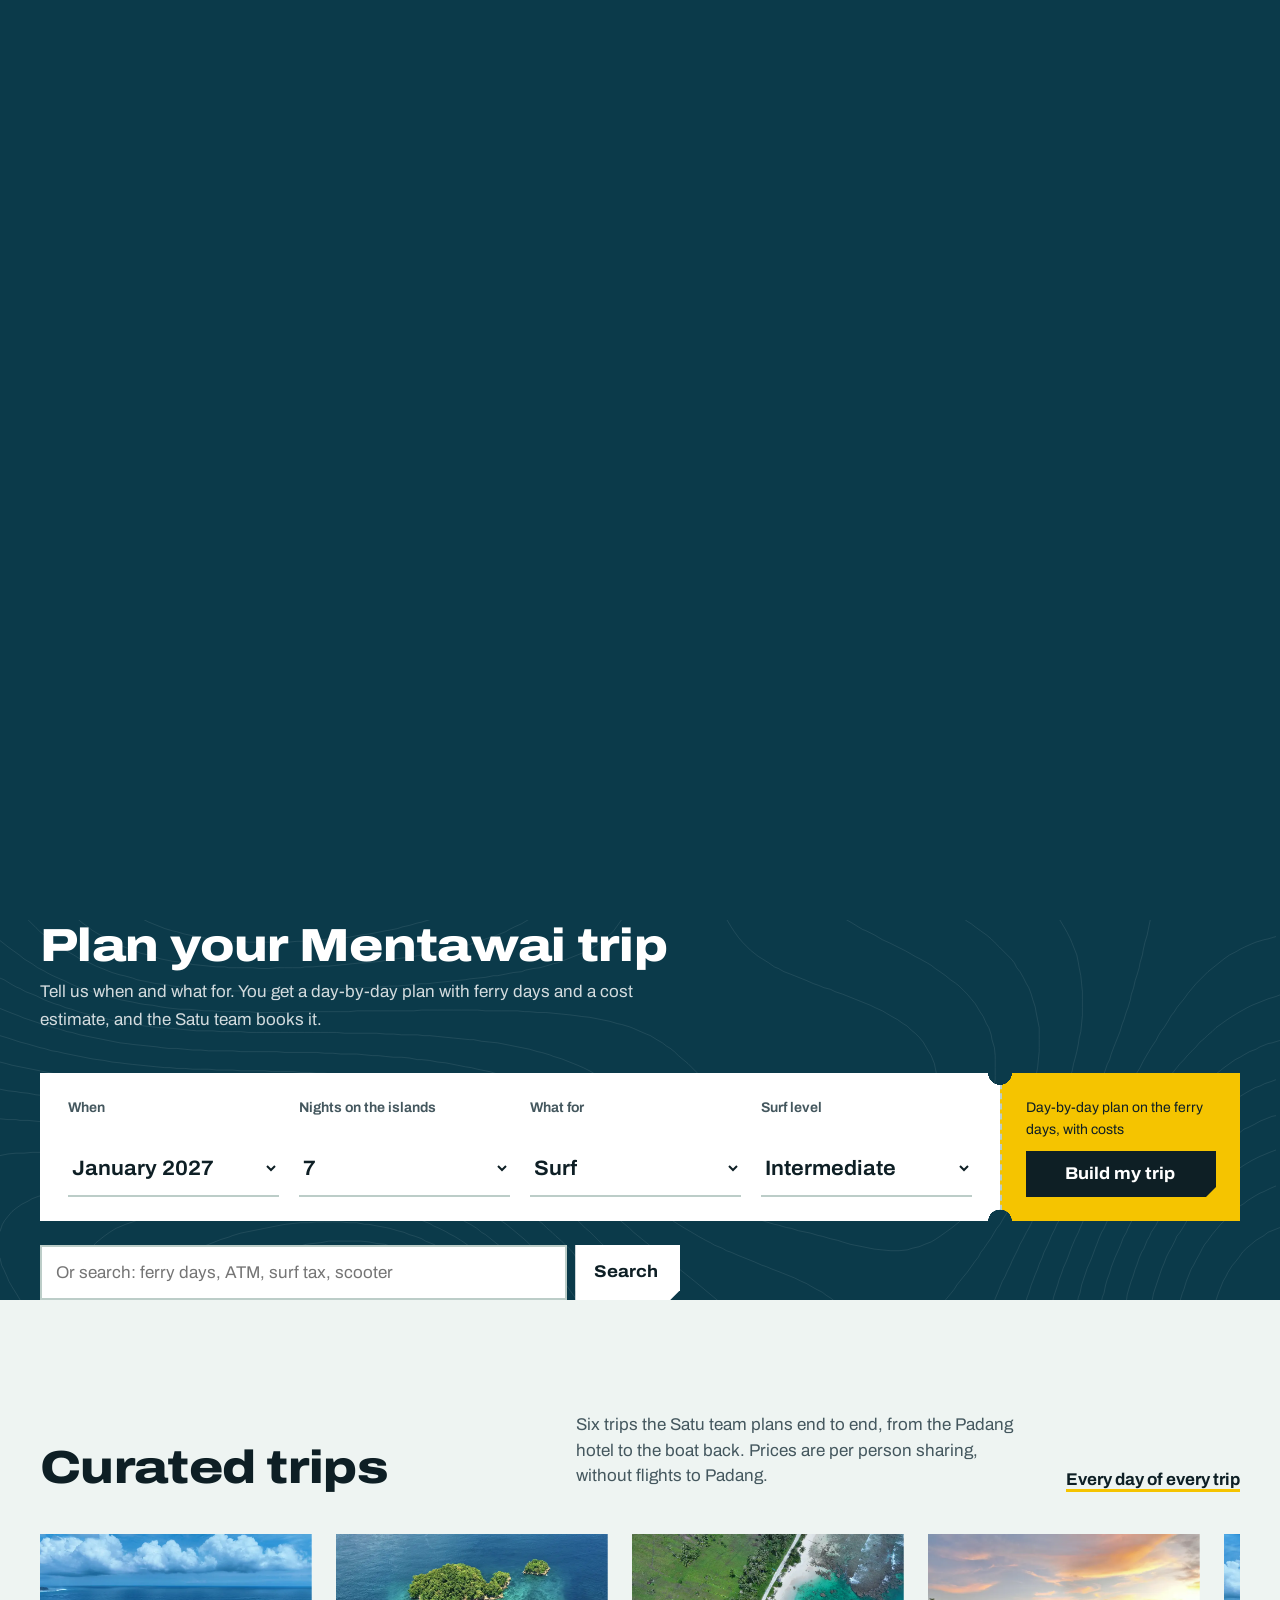
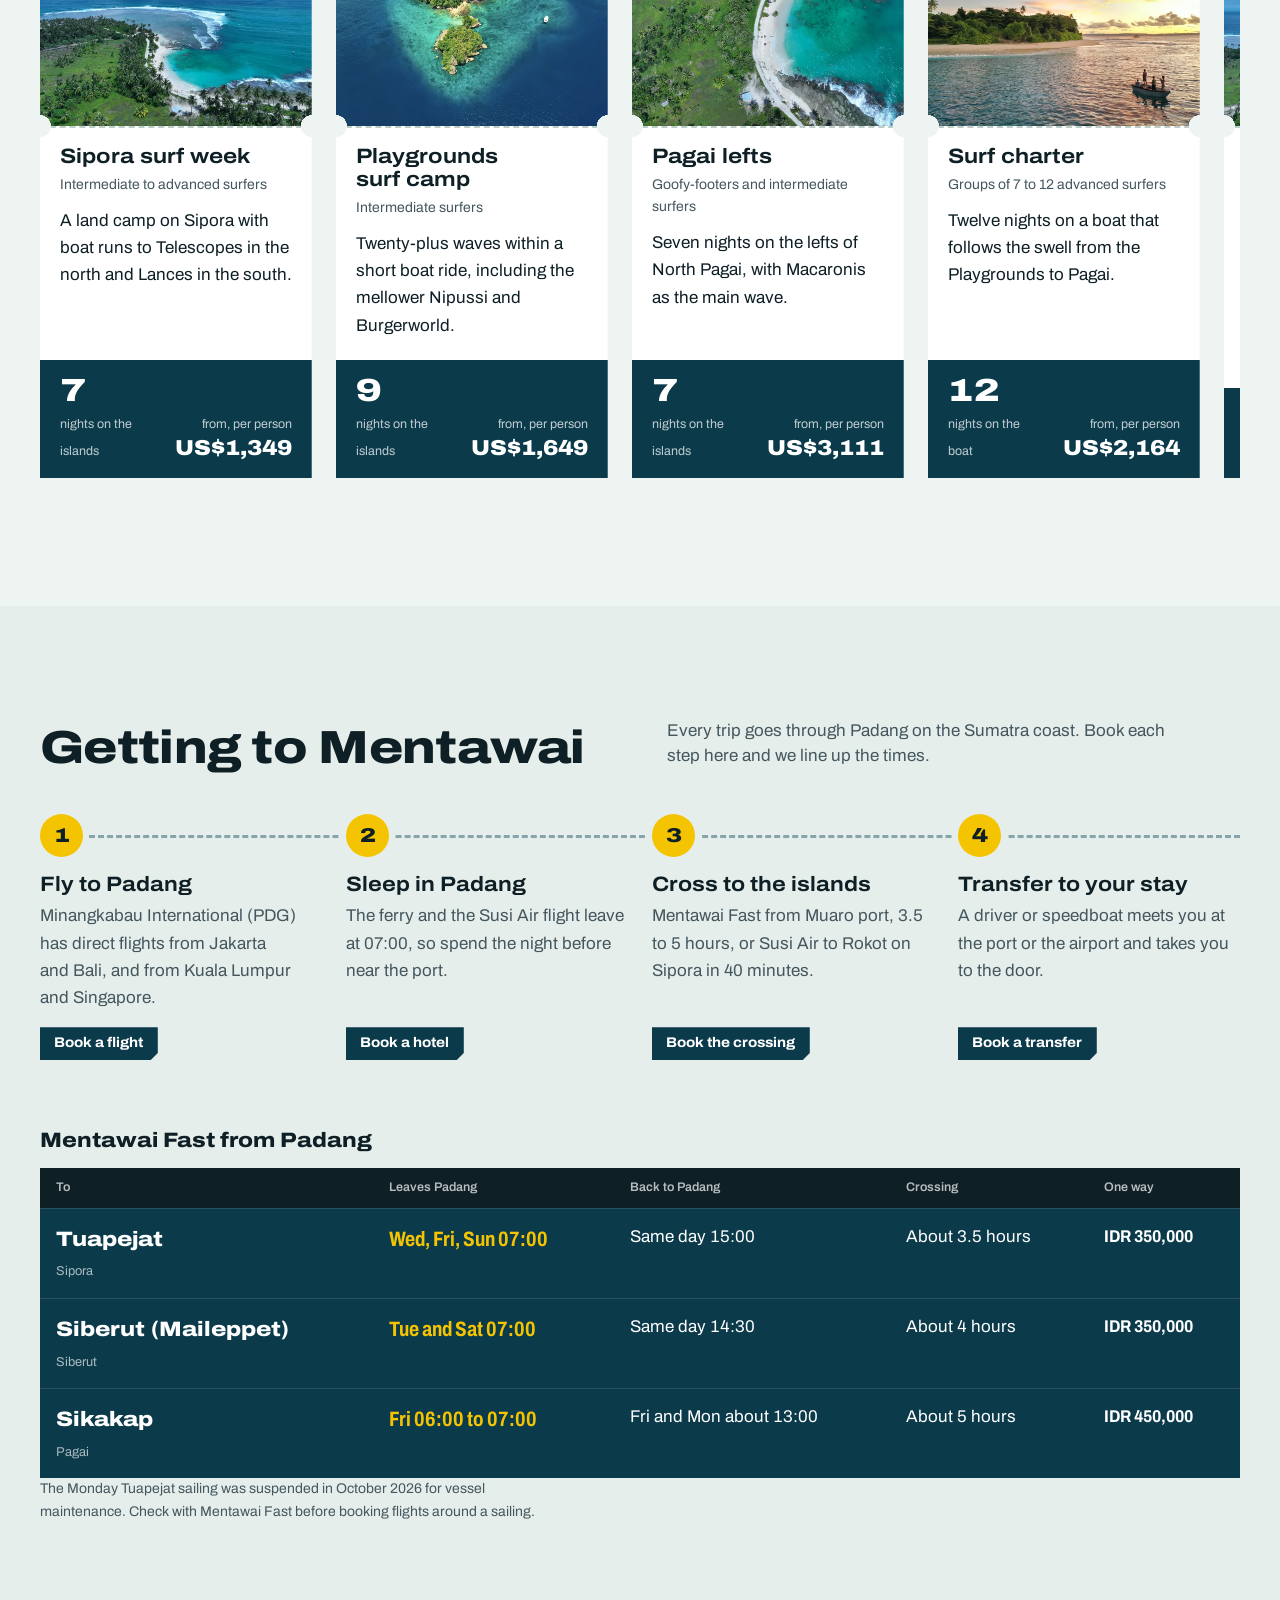
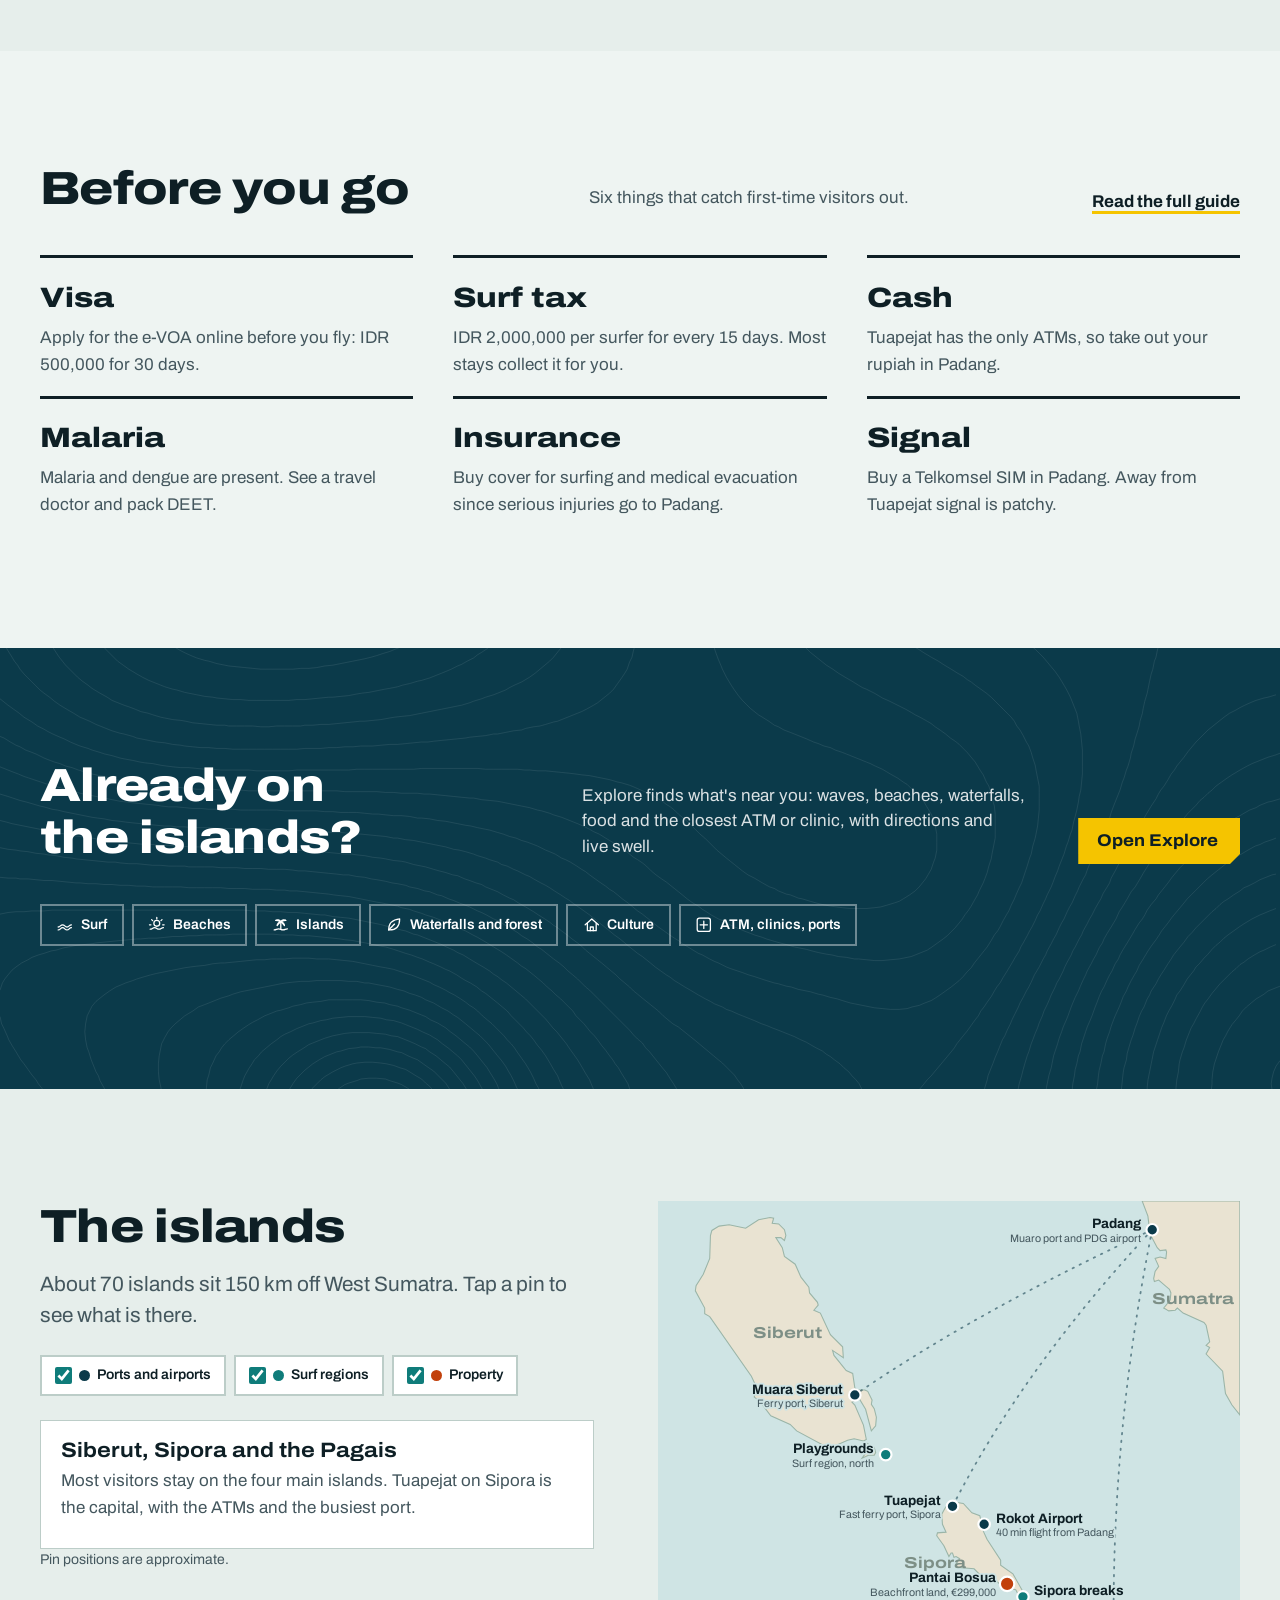
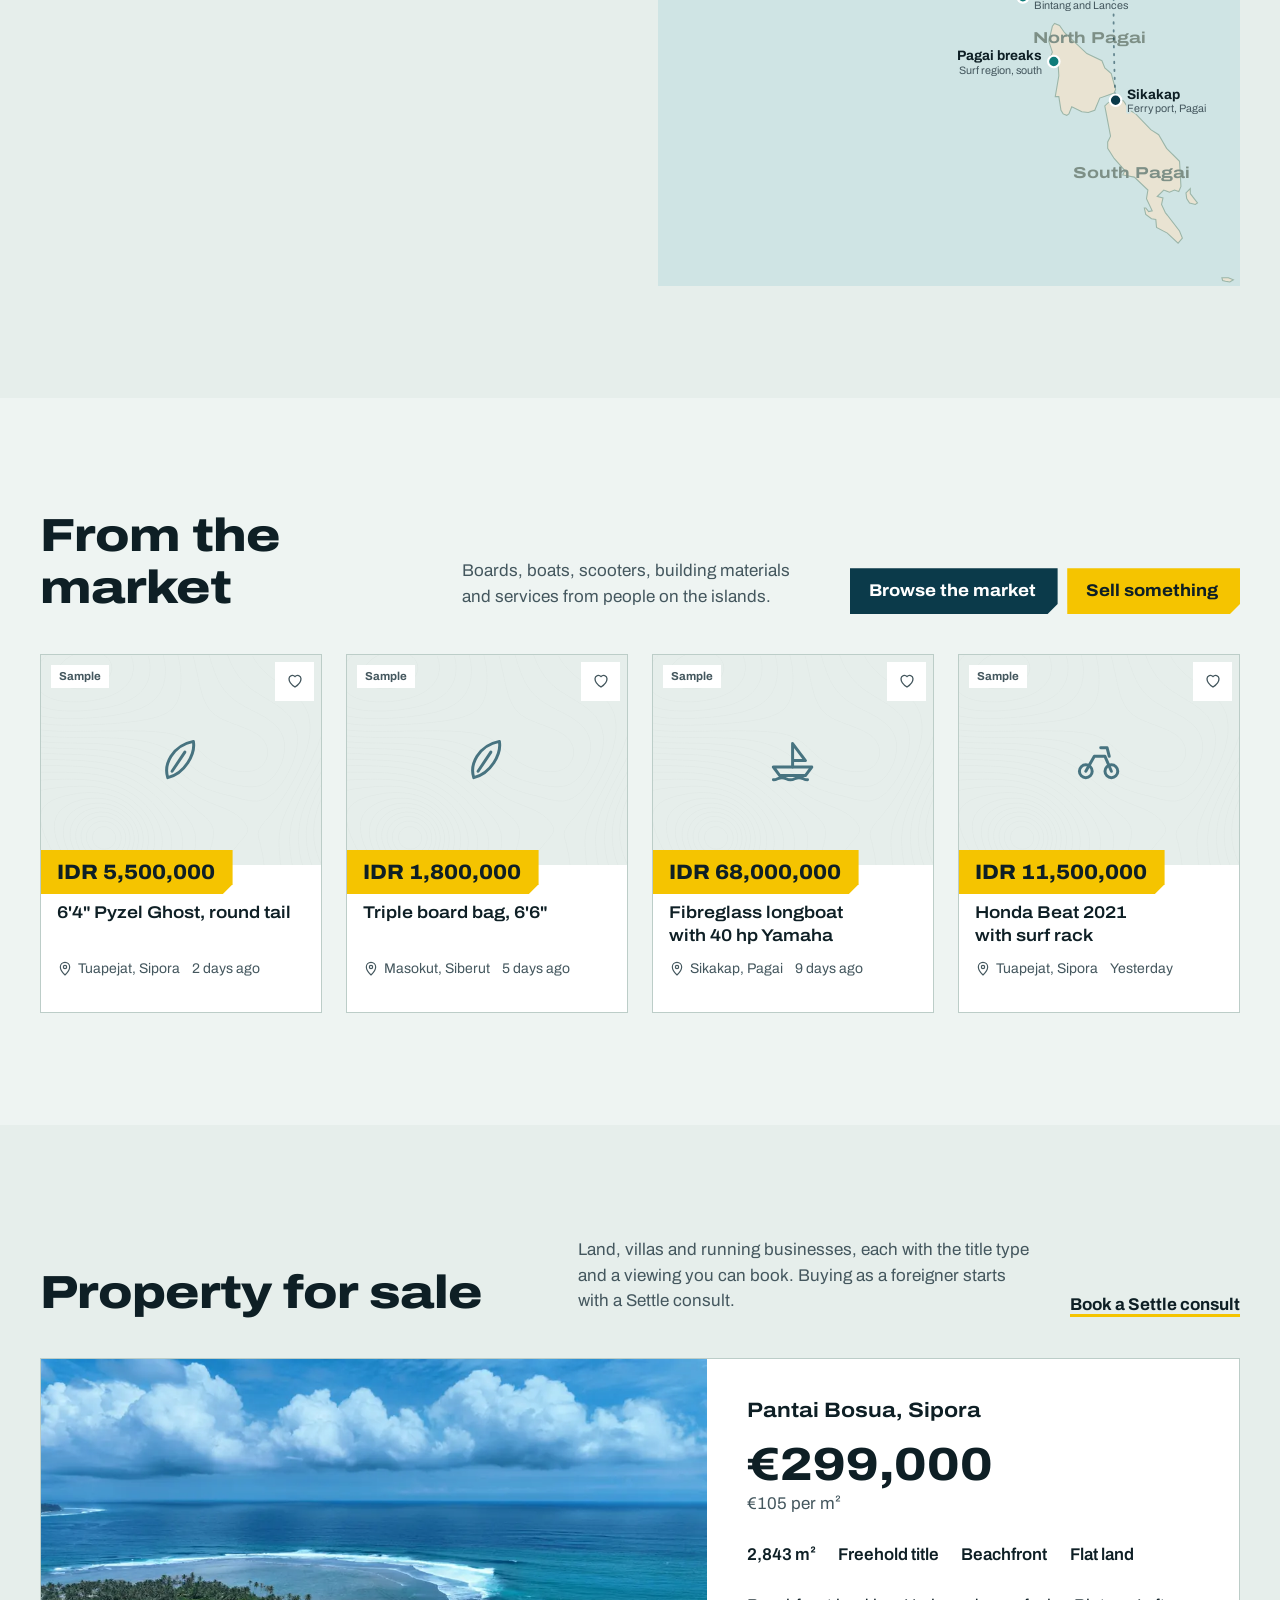
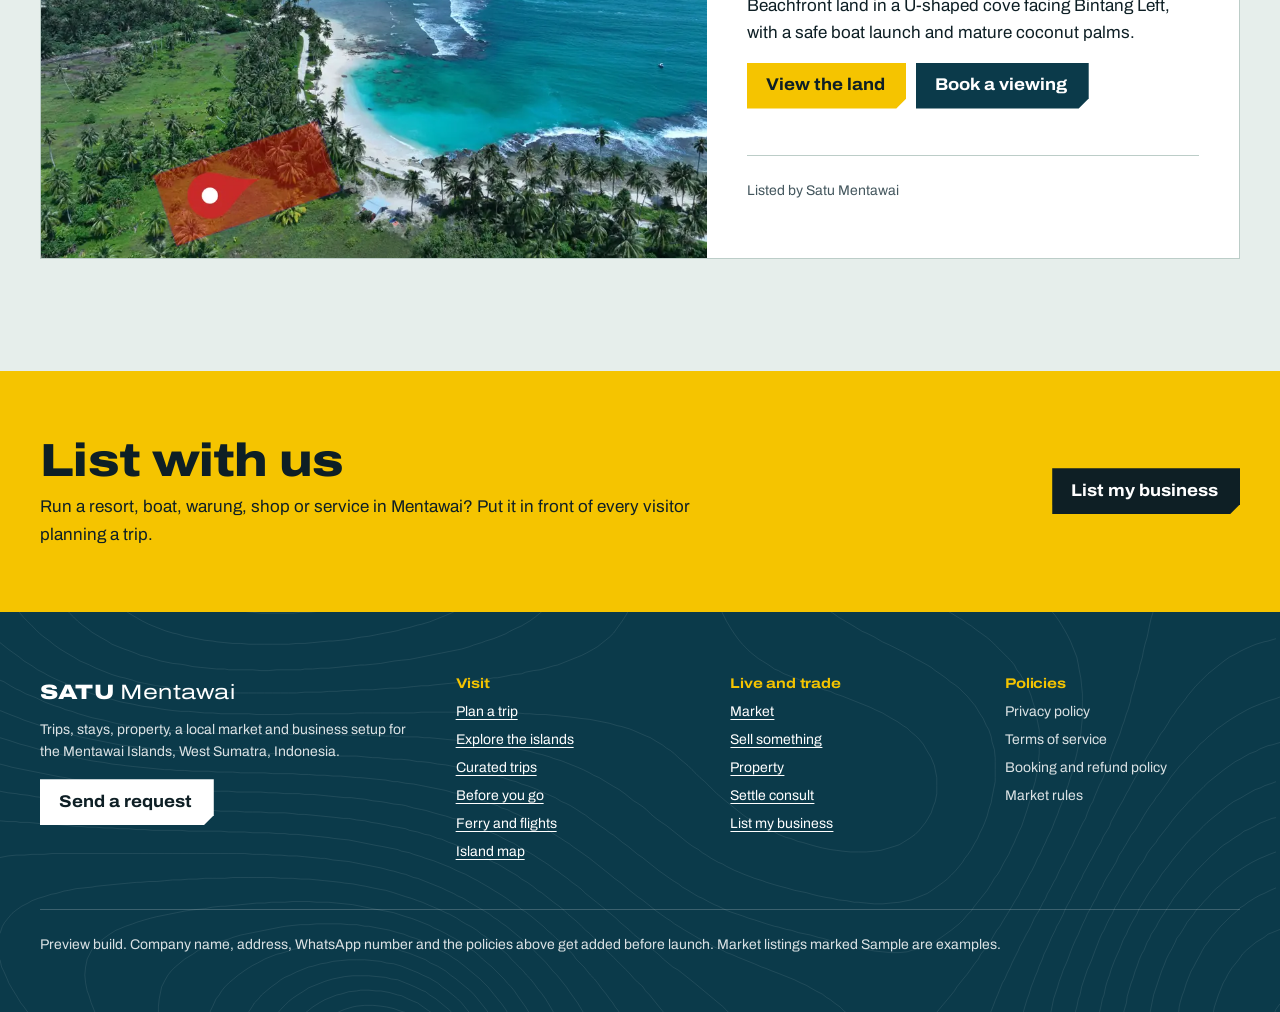
==== commit 9fc93777: "Explore: on-island companion Adds explore.html with the nearest places from the phone's location or " ====
--- a/index.html
+++ b/index.html
@@ -40,6 +40,12 @@
 <symbol id="i-plus" viewBox="0 0 24 24"><path d="M12 5v14M5 12h14"/></symbol>
 <symbol id="i-check" viewBox="0 0 24 24"><path d="M5 12l5 5 9-10"/></symbol>
 <symbol id="i-wave" viewBox="0 0 24 24"><path d="M3 15c3 0 3-3 6-3s3 3 6 3 3-3 6-3"/><path d="M3 19c3 0 3-3 6-3s3 3 6 3 3-3 6-3"/></symbol>
+<symbol id="i-sun" viewBox="0 0 24 24"><circle cx="12" cy="10" r="4"/><path d="M12 2v2M4.9 4.9l1.4 1.4M2 12h2M19.1 4.9l-1.4 1.4M22 12h-2"/><path d="M3 18c3 0 3-2 6-2s3 2 6 2 3-2 6-2"/></symbol>
+<symbol id="i-island" viewBox="0 0 24 24"><path d="M3 19c3 0 3-1.5 6-1.5s3 1.5 6 1.5 3-1.5 6-1.5"/><path d="M12 17V8"/><path d="M12 8c-1.5-3-5-3.5-7-2 2.5 0 4.5.8 7 2zM12 8c1.5-3 5-3.5 7-2-2.5 0-4.5.8-7 2zM12 8c-2 0-5 2-5 5 1.5-2 3.2-3.6 5-5zM12 8c2 0 5 2 5 5-1.5-2-3.2-3.6-5-5z"/></symbol>
+<symbol id="i-leaf" viewBox="0 0 24 24"><path d="M5 19C5 10 10 5 20 4c0 10-5 15-14 15z"/><path d="M5 19l8-8"/></symbol>
+<symbol id="i-cup" viewBox="0 0 24 24"><path d="M4 9h13v5a5 5 0 0 1-5 5H9a5 5 0 0 1-5-5z"/><path d="M17 11h1.5a2.5 2.5 0 0 1 0 5H17"/><path d="M8 3v3M12 3v3"/></symbol>
+<symbol id="i-cross" viewBox="0 0 24 24"><rect x="3" y="3" width="18" height="18" rx="3"/><path d="M12 7v10M7 12h10"/></symbol>
+<symbol id="i-locate" viewBox="0 0 24 24"><circle cx="12" cy="12" r="7"/><circle cx="12" cy="12" r="2.5"/><path d="M12 2v3M12 19v3M2 12h3M19 12h3"/></symbol>
 </defs>
 </svg>
 <a class="skip" href="#main">Skip to content</a>
@@ -47,34 +53,35 @@
   <div class="wrap bar">
     <a class="logo" href="index.html">SATU <span>Mentawai</span></a>
     <nav class="nav" aria-label="Main">
+      <a href="explore.html">Explore</a>
       <a href="plan.html">Plan a trip</a>
       <a href="guide.html">Guide</a>
       <a href="market.html">Market</a>
       <a href="index.html#property">Property</a>
-      <a href="index.html#map">Map</a>
     </nav>
     <a class="btn btn-line header-sell" href="sell.html">Sell</a>
     <a class="btn header-cta" href="#" data-ask>Ask Satu</a>
+    <a class="btn btn-sm ask-mobile" href="#" data-ask>Ask</a>
     <button class="menu-btn" type="button" aria-haspopup="dialog">Menu</button>
   </div>
 </header>
 <dialog class="mobile-nav" id="mobile-nav" aria-label="Menu">
   <ul>
+    <li><a href="explore.html">Explore</a></li>
     <li><a href="plan.html">Plan a trip</a></li>
     <li><a href="guide.html">Guide</a></li>
     <li><a href="market.html">Market</a></li>
     <li><a href="index.html#property">Property</a></li>
-    <li><a href="index.html#map">Map</a></li>
     <li><a href="sell.html">Sell something</a></li>
   </ul>
   <button class="btn btn-line" type="button" data-close>Close</button>
 </dialog>
 <nav class="tabbar" aria-label="App">
   <a href="index.html" aria-current="page"><svg class="ic"><use href="#i-home"/></svg>Home</a>
+  <a href="explore.html"><svg class="ic"><use href="#i-pin"/></svg>Explore</a>
   <a href="plan.html"><svg class="ic"><use href="#i-plan"/></svg>Plan</a>
   <a href="guide.html"><svg class="ic"><use href="#i-guide"/></svg>Guide</a>
   <a href="market.html"><svg class="ic"><use href="#i-market"/></svg>Market</a>
-  <a href="#" data-ask><svg class="ic"><use href="#i-ask"/></svg>Ask</a>
 </nav>
 <main id="main">
 <section class="hero on-dark" aria-label="Satu Mentawai">
@@ -200,6 +207,26 @@
   </div>
 </section>
 
+<section class="section dark on-dark" id="islands-now" aria-labelledby="now-title">
+  <div class="wrap">
+    <div class="section-head">
+      <div>
+        <h2 id="now-title">Already on the islands?</h2>
+        <p class="lede">Explore finds what's near you: waves, beaches, waterfalls, food and the closest ATM or clinic, with directions and live swell.</p>
+      </div>
+      <a class="btn" href="explore.html">Open Explore</a>
+    </div>
+    <div class="cat-row now-cats">
+      <a class="cat" href="explore.html?c=surf"><svg class="ic" aria-hidden="true"><use href="#i-wave"/></svg>Surf</a>
+      <a class="cat" href="explore.html?c=beach"><svg class="ic" aria-hidden="true"><use href="#i-sun"/></svg>Beaches</a>
+      <a class="cat" href="explore.html?c=island"><svg class="ic" aria-hidden="true"><use href="#i-island"/></svg>Islands</a>
+      <a class="cat" href="explore.html?c=nature"><svg class="ic" aria-hidden="true"><use href="#i-leaf"/></svg>Waterfalls and forest</a>
+      <a class="cat" href="explore.html?c=culture"><svg class="ic" aria-hidden="true"><use href="#i-house"/></svg>Culture</a>
+      <a class="cat" href="explore.html?c=essential"><svg class="ic" aria-hidden="true"><use href="#i-cross"/></svg>ATM, clinics, ports</a>
+    </div>
+  </div>
+</section>
+
 <section class="section alt" id="map" aria-labelledby="map-title-h">
   <div class="wrap map-layout">
     <div>
@@ -287,6 +314,7 @@
         <h2 class="foot-h">Visit</h2>
         <ul>
           <li><a href="plan.html">Plan a trip</a></li>
+          <li><a href="explore.html">Explore the islands</a></li>
           <li><a href="plan.html#trips">Curated trips</a></li>
           <li><a href="guide.html">Before you go</a></li>
           <li><a href="guide.html#getting-there">Ferry and flights</a></li>
@@ -323,7 +351,7 @@
     <button class="chip" type="button">How do I get to Mentawai?</button>
     <button class="chip" type="button">Do I pay a surf tax?</button>
     <button class="chip" type="button">Is there an ATM?</button>
-    <button class="chip" type="button">Do I need malaria tablets?</button>
+    <button class="chip" type="button">Where is the nearest ATM?</button>
   </div>
   <div class="chat-log" id="chat-log" aria-live="polite"></div>
   <form class="chat-form" id="chat-form">
@@ -347,6 +375,9 @@
         <option>Place to stay</option>
         <option>Surf charter</option>
         <option>Uma trek</option>
+        <option>Boat taxi</option>
+        <option>Island hopping</option>
+        <option>Scooter rental</option>
         <option>Viewing: Pantai Bosua</option>
         <option>Settle consult</option>
         <option>List my business</option>
--- a/assets/site.css
+++ b/assets/site.css
@@ -191,6 +191,7 @@
   .ticket-main .field { font-size: var(--step-0); }
   .ticket-stub { border-left: 0; border-top: 2px dashed var(--ink); }
 }
+.field { font: inherit; padding: .75rem .9rem; border-radius: 0; border: 2px solid var(--line); background: #fff; color: var(--ink); min-width: 0; width: 100%; }
 .finder-row { display: flex; flex-wrap: wrap; gap: .5rem; align-items: center; margin-top: var(--space-3); }
 .search { display: flex; gap: .5rem; flex: 1 1 22rem; max-width: 40rem; }
 .search .field { flex: 1; }
@@ -526,7 +527,7 @@
 .check input { margin-top: .3rem; width: 1.05rem !important; height: 1.05rem; accent-color: var(--lagoon); flex: none; }
 .error { color: #b42318; font-weight: 600; margin: 0; }
 .req-text { margin: 0; padding: .8rem; background: var(--paper); border: 1px solid var(--line); border-radius: var(--radius); font: inherit; font-size: var(--step--1); white-space: pre-wrap; }
-.toast { position: fixed; left: 50%; bottom: calc(var(--tabbar) + 1rem); transform: translateX(-50%); background: var(--ink); color: #fff; padding: .7rem 1.1rem; border-radius: var(--radius); font-weight: 600; z-index: 70; }
+.toast { position: fixed; left: 50%; bottom: calc(var(--tabbar) + 4.6rem); transform: translateX(-50%); background: var(--ink); color: #fff; padding: .7rem 1.1rem; border-radius: var(--radius); font-weight: 600; z-index: 70; }
 
 /* Property page */
 .gallery { display: grid; grid-template-columns: 2fr 1fr; grid-template-rows: 1fr 1fr; gap: .6rem; height: clamp(22rem, 52vw, 36rem); }
@@ -565,3 +566,89 @@
 }
 .builds p { color: var(--ink-2); margin: 0; }
 .mini-map { border-radius: var(--radius); overflow: hidden; background: #cfe4e4; }
+
+/* Explore companion */
+.ask-mobile { display: none; }
+@media (max-width: 920px) { .ask-mobile { display: inline-flex; margin-left: auto; } .ask-mobile + .menu-btn { margin-left: .5rem; } }
+.locate { display: flex; flex-wrap: wrap; gap: .8rem 1.2rem; align-items: center; margin-top: var(--space-3); }
+.locate-pick { display: flex; align-items: center; gap: .6rem; font-weight: 600; color: rgba(255,255,255,.85); }
+.locate-pick .field { width: auto; min-width: 16rem; }
+.locate-status { margin: .8rem 0 0; color: var(--buoy); font-weight: 600; min-height: 1.6em; }
+.view-switch { display: none; gap: .5rem; margin-bottom: var(--space-2); }
+.explore-layout { display: grid; grid-template-columns: minmax(0, 1fr) minmax(0, 1fr); gap: var(--space-4); align-items: start; }
+.ex-map { position: sticky; top: 5.5rem; display: grid; gap: var(--space-2); }
+.ex-map .map-box { position: relative; }
+.zoom { position: absolute; top: .6rem; right: .6rem; display: flex; gap: .4rem; }
+.zoom .cat { padding: .35rem .7rem; }
+@media (max-width: 900px) {
+  .view-switch { display: flex; }
+  .explore-layout { grid-template-columns: minmax(0, 1fr); }
+  .explore-layout[data-view="list"] .ex-map { display: none; }
+  .explore-layout[data-view="map"] .ex-list { display: none; }
+  .ex-map { position: static; }
+  .locate-pick { flex-wrap: wrap; }
+  .locate-pick .field { min-width: 0; width: 100%; }
+}
+.places { list-style: none; padding: 0; margin: 0; display: grid; gap: .75rem; }
+.place { display: grid; grid-template-columns: 3rem minmax(0, 1fr); gap: 1rem; background: #fff; border: 1px solid var(--line); padding: 1rem 1.1rem; }
+.place.sel { border-color: var(--water); box-shadow: inset 6px 0 0 var(--buoy); }
+.place-ic { position: relative; width: 3rem; height: 3rem; display: grid; place-items: center; background: var(--water); color: var(--buoy); }
+.place-num { position: absolute; right: -.45rem; bottom: -.45rem; min-width: 1.45rem; height: 1.45rem; display: grid; place-items: center; padding: 0 .25rem; background: var(--buoy); color: var(--ink); font-size: .75rem; font-weight: 860; font-variant-numeric: tabular-nums; }
+.place-ic .ic { width: 1.6rem; height: 1.6rem; }
+.place-top { display: flex; flex-wrap: wrap; gap: .2rem .8rem; align-items: baseline; margin: 0 0 .1rem; font-size: var(--step--1); color: var(--ink-2); }
+.place-dist { font-weight: 800; font-stretch: 112%; color: var(--ink); font-size: var(--step-0); }
+.place h3 { margin: 0 0 .3rem; font-size: var(--step-1); }
+.place-name { all: unset; cursor: pointer; }
+.place-name:hover { text-decoration: underline; text-decoration-color: var(--buoy); text-decoration-thickness: 3px; }
+.place-name:focus-visible { outline: 3px solid var(--reef); outline-offset: 2px; }
+.place-access { font-weight: 600; font-size: var(--step--1); margin-bottom: .4rem; }
+.place-desc { color: var(--ink-2); font-size: var(--step--1); margin-bottom: .8rem; }
+.place .actions { align-items: center; }
+.forecast { background: var(--water); color: #fff; padding: .8rem 1rem; margin-bottom: .8rem; font-size: var(--step--1); }
+.forecast p { margin: 0 0 .4rem; max-width: none; }
+.forecast .small { color: rgba(255,255,255,.7); margin: .4rem 0 0; }
+.fc-days { list-style: none; padding: 0; margin: 0; }
+.fc-days li { display: grid; grid-template-columns: 6.5rem 1fr; gap: .6rem; padding: .3rem 0; border-top: 1px solid rgba(255,255,255,.15); font-variant-numeric: tabular-nums; }
+.fc-days span { color: var(--buoy); font-weight: 700; }
+.land-map { transition: none; }
+.land-map .land, .land-map .island-labels, .land-map .sea { pointer-events: none; }
+.xpin { cursor: pointer; }
+.xpin circle { stroke: #fff; stroke-width: 3; fill: var(--water); r: 14; }
+.xpin-surf circle { fill: var(--lagoon); }
+.xpin-essential circle { fill: #b42318; }
+.xpin-food circle { fill: var(--palm); }
+.xpin text { font-family: Archivo, sans-serif; font-weight: 800; pointer-events: none; }
+.xpin .num-t { fill: #fff; font-size: 5px; text-anchor: middle; dominant-baseline: central; }
+.xpin .name-t { fill: var(--ink); font-size: 6px; paint-order: stroke; stroke: #fff; stroke-width: 2px; stroke-linejoin: round; display: none; }
+.xpin.sel .num-t { fill: var(--ink); }
+.land-map:not(.zoomed) .xpin text { display: none; }
+.land-map.zoomed .xpin circle { r: 4.2; stroke-width: 1; }
+.land-map.zoomed .island-labels text { font-size: 7px; }
+.land-map.zoomed .land path { stroke-width: .6; }
+.xpin.sel circle { fill: var(--buoy); stroke: var(--ink); }
+.xpin:focus { outline: none; }
+.xpin:focus-visible circle { stroke: var(--ink); stroke-width: 3; }
+.you circle { fill: var(--buoy); stroke: var(--ink); stroke-width: 2; }
+.you .halo { fill: rgba(245,196,0,.3); stroke: none; }
+.you text { font-family: Archivo, sans-serif; font-size: 14px; font-weight: 800; fill: var(--ink); paint-order: stroke; stroke: #fff; stroke-width: 4px; }
+.land-map.zoomed .you circle:not(.halo) { r: 2.6; stroke-width: .8; }
+.land-map.zoomed .you .halo { r: 6; }
+.land-map.zoomed .you text { font-size: 5.5px; stroke-width: 1.6px; }
+.day-bar { position: fixed; left: 50%; transform: translateX(-50%); bottom: calc(var(--tabbar) + .8rem); z-index: 25; display: flex; gap: 1rem; align-items: center;
+  font: inherit; font-weight: 700; border: 0; cursor: pointer; padding: .75rem 1.1rem; background: var(--ink); color: #fff; box-shadow: 0 0 0 3px var(--buoy); white-space: nowrap; }
+.day-open { color: var(--buoy); }
+.day-list { list-style: none; padding: 0; margin: 0; counter-reset: stop; }
+.day-list li { display: grid; grid-template-columns: 2.2rem 1fr auto; gap: .8rem; align-items: start; padding: .7rem 0; border-top: 1px solid var(--line); counter-increment: stop; }
+.day-list li::before { content: counter(stop); display: grid; place-items: center; width: 2rem; height: 2rem; border-radius: 50%; background: var(--buoy); font-weight: 860; font-stretch: 125%; }
+.day-ctl { display: flex; gap: .7rem; }
+.todo { list-style: none; padding: 0; margin: 0; display: grid; grid-template-columns: repeat(auto-fill, minmax(min(17rem, 100%), 1fr)); gap: 0 var(--space-4); }
+.todo li { padding: 1.2rem 0; border-top: 3px solid var(--ink); display: flex; flex-direction: column; }
+.todo h3 { margin-bottom: .3rem; }
+.todo p { margin: 0 0 .4rem; color: var(--ink-2); font-size: var(--step--1); }
+.todo .todo-where { display: flex; gap: .35rem; align-items: center; color: var(--ink); font-weight: 600; }
+.todo .todo-where .ic { width: 1rem; height: 1rem; }
+.todo .todo-price { font-weight: 700; color: var(--ink); margin-bottom: .8rem; }
+.todo .btn { align-self: start; margin-top: auto; }
+.now-cats { flex-wrap: wrap; overflow: visible; }
+.now-cats .cat { text-decoration: none; background: transparent; color: #fff; border-color: rgba(255,255,255,.4); }
+.now-cats .cat:hover { background: #fff; color: var(--ink); }
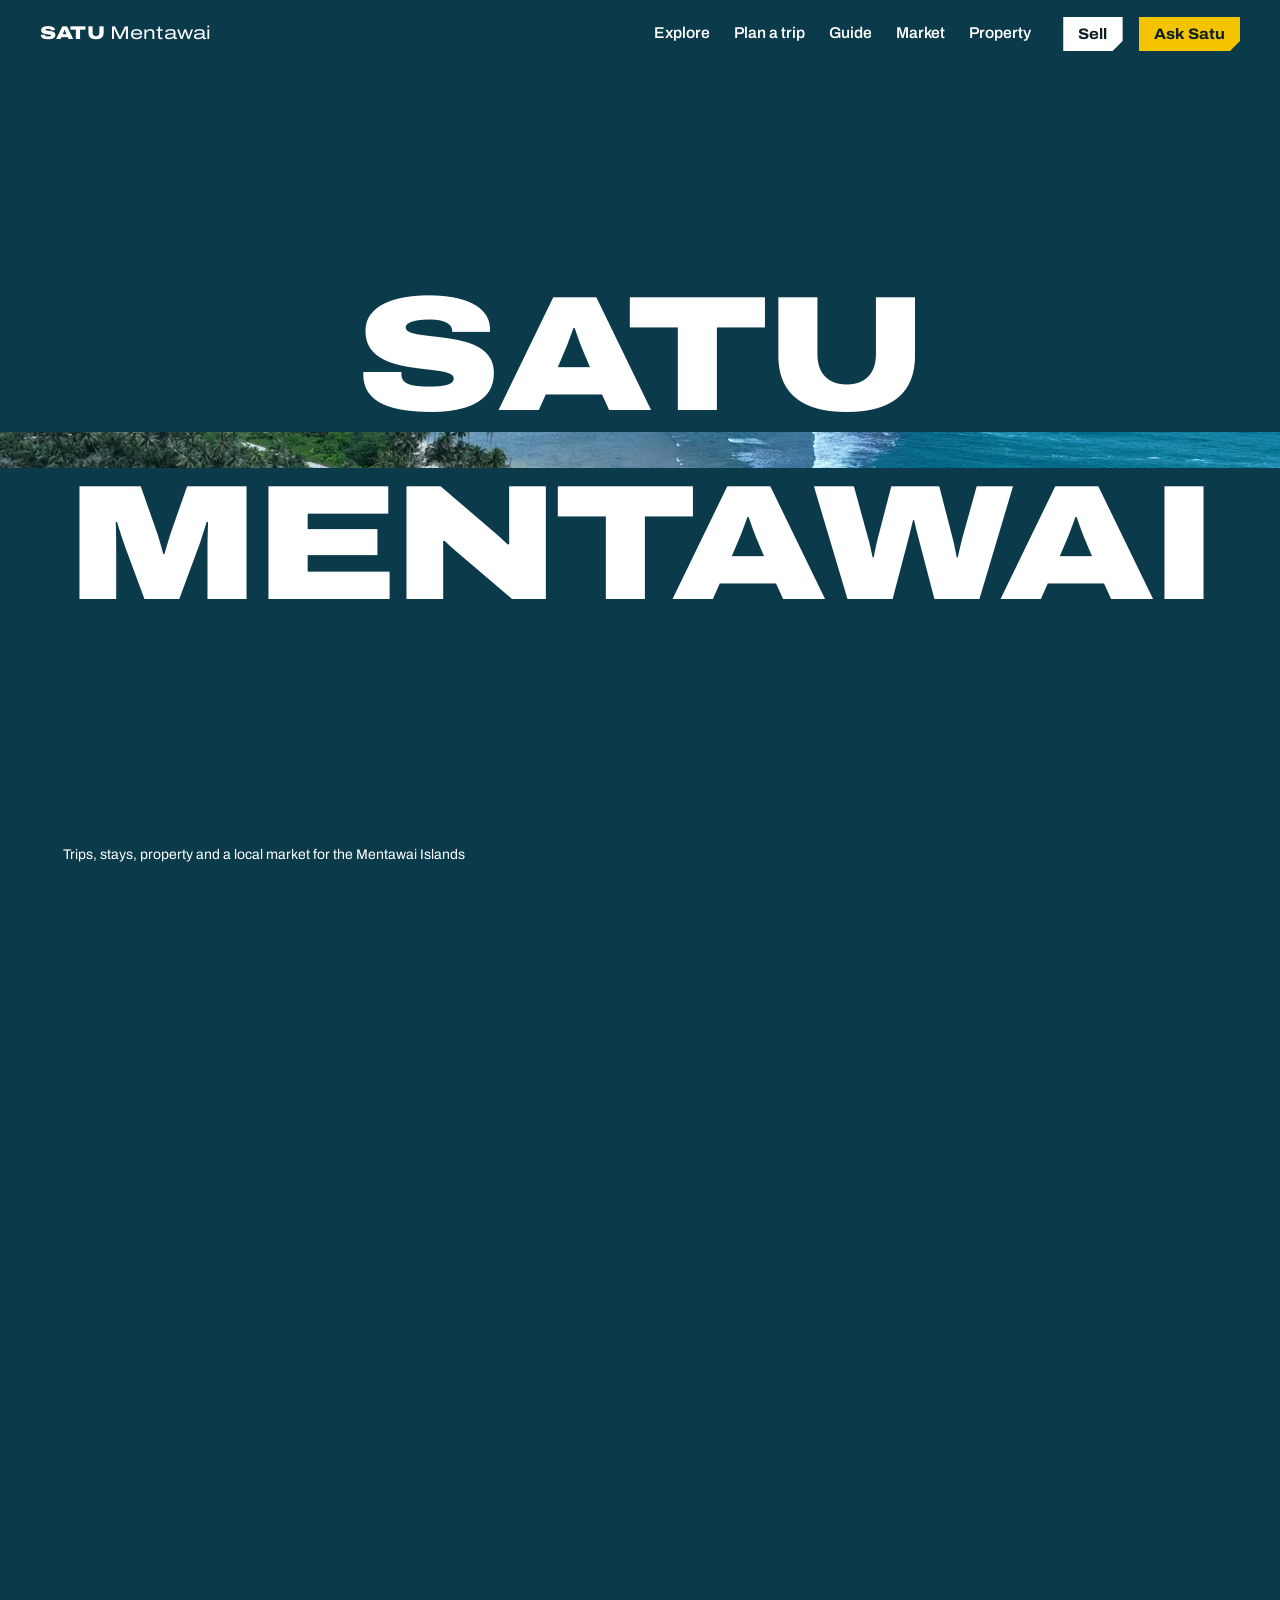
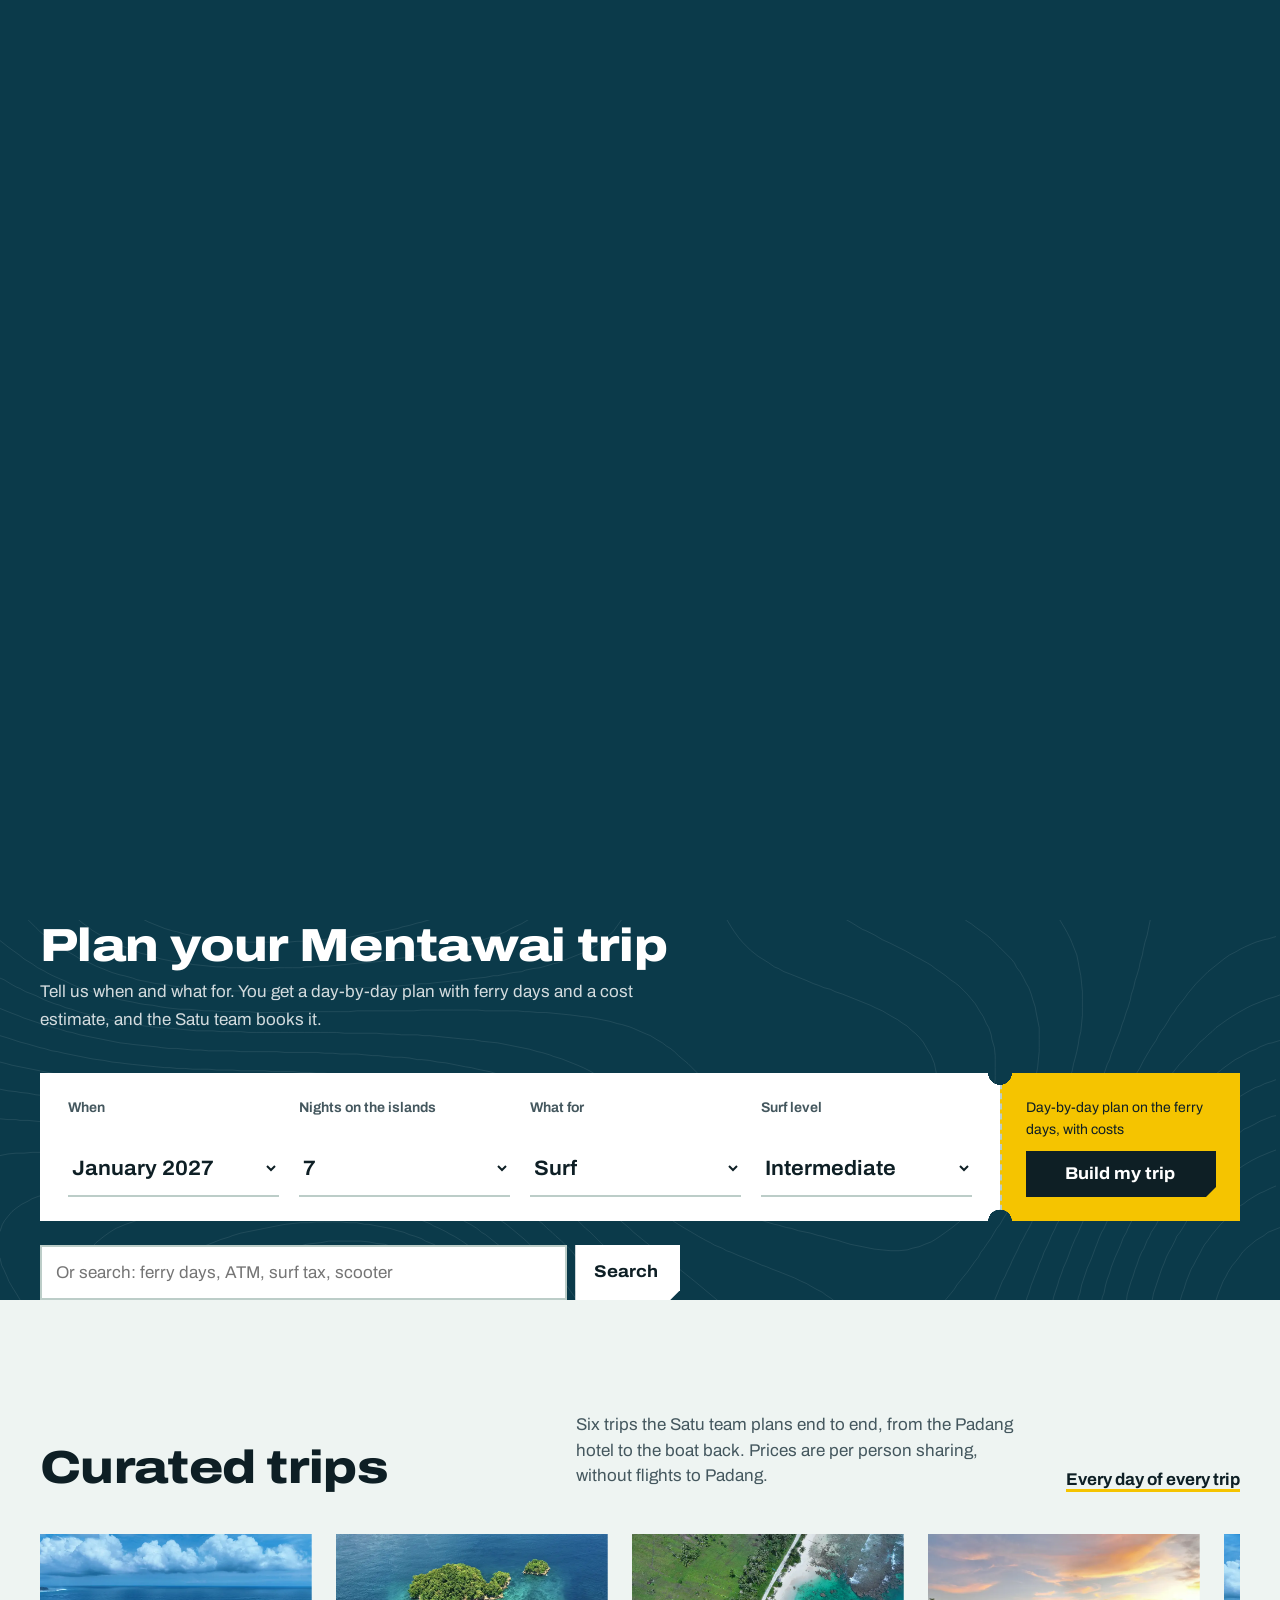
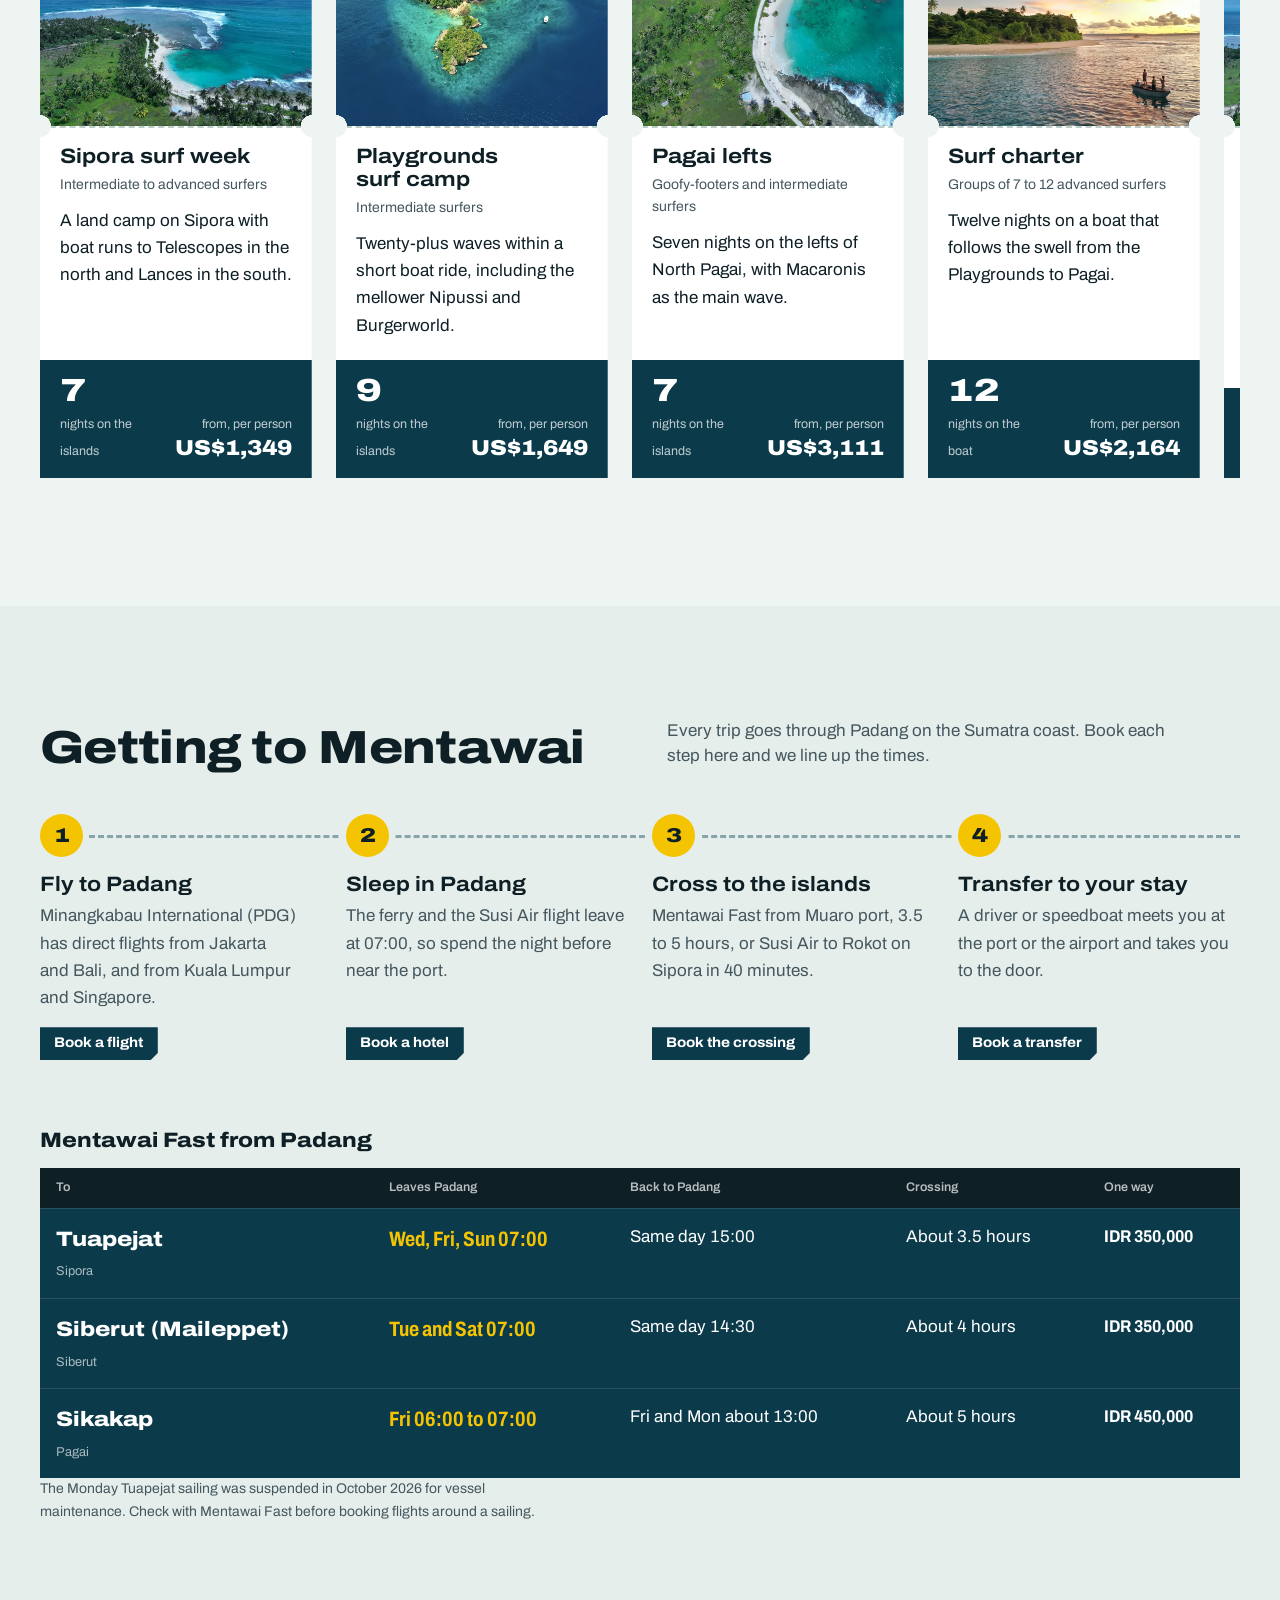
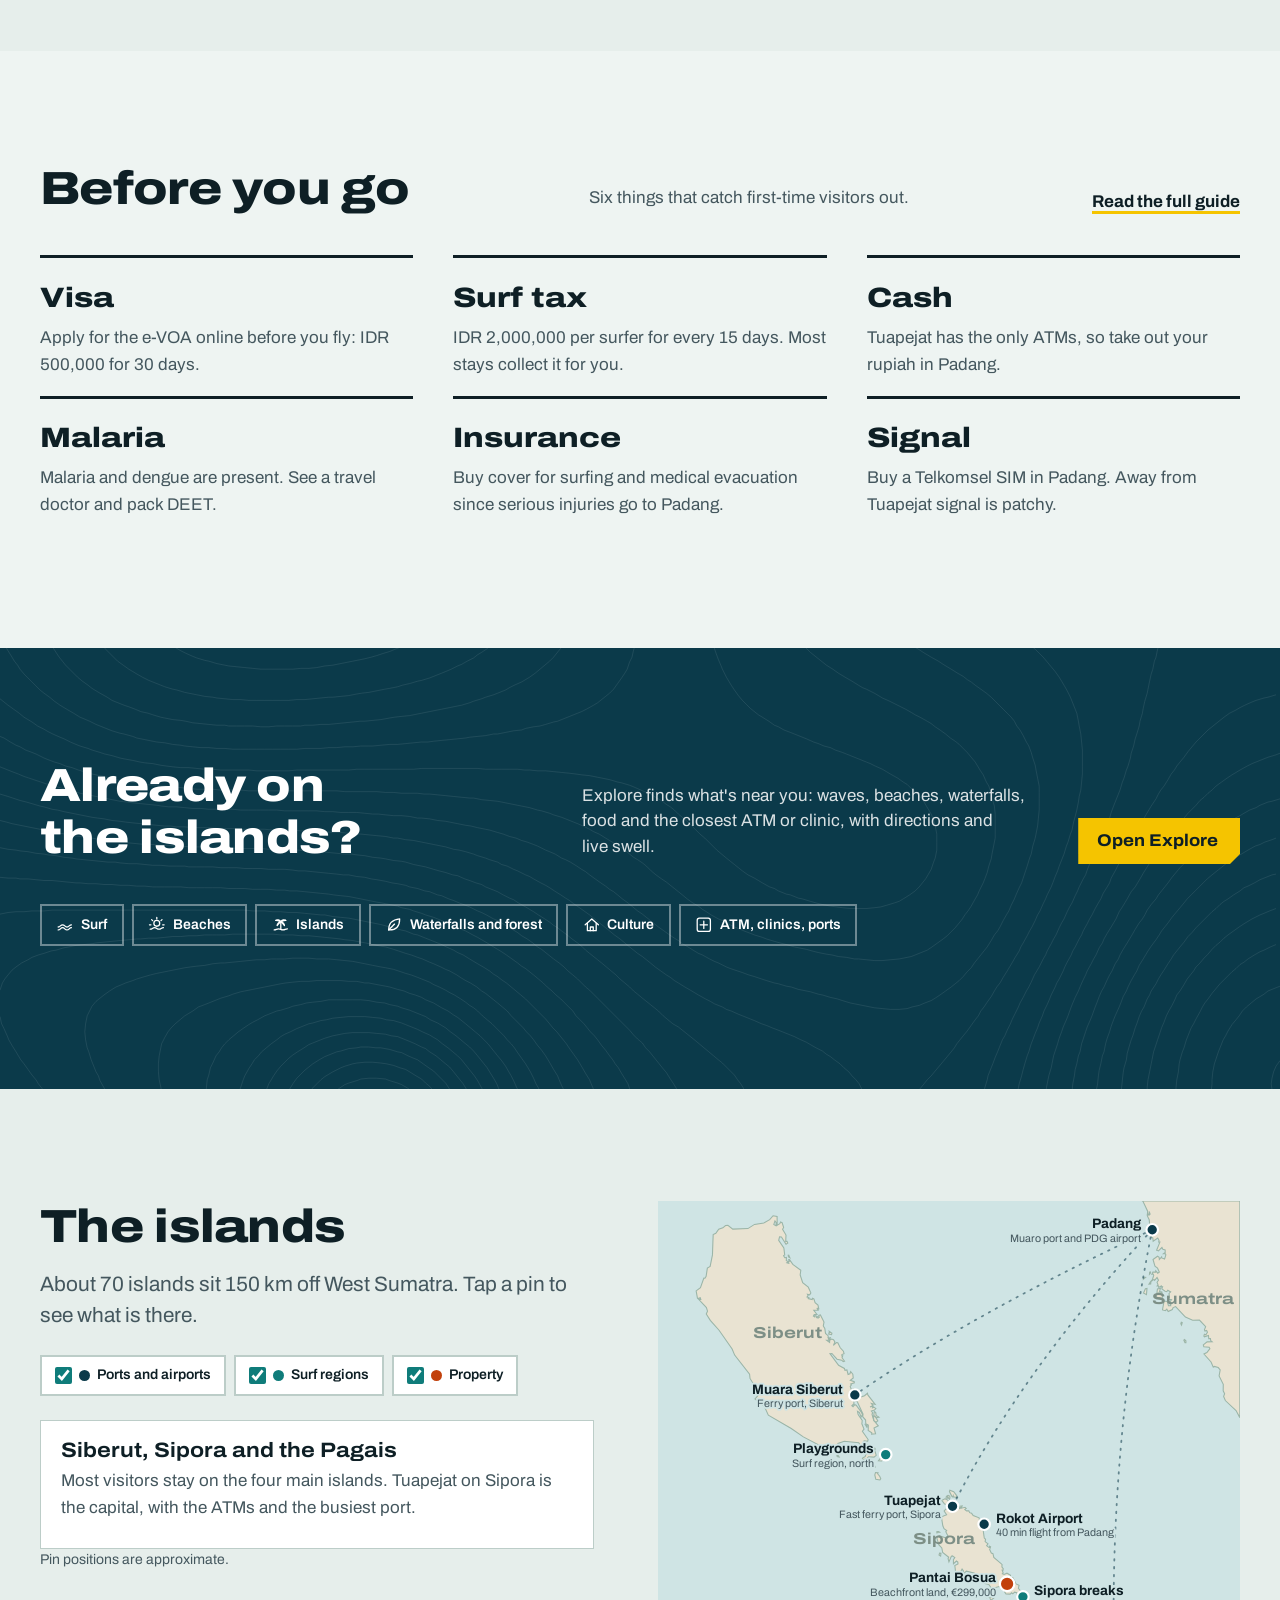
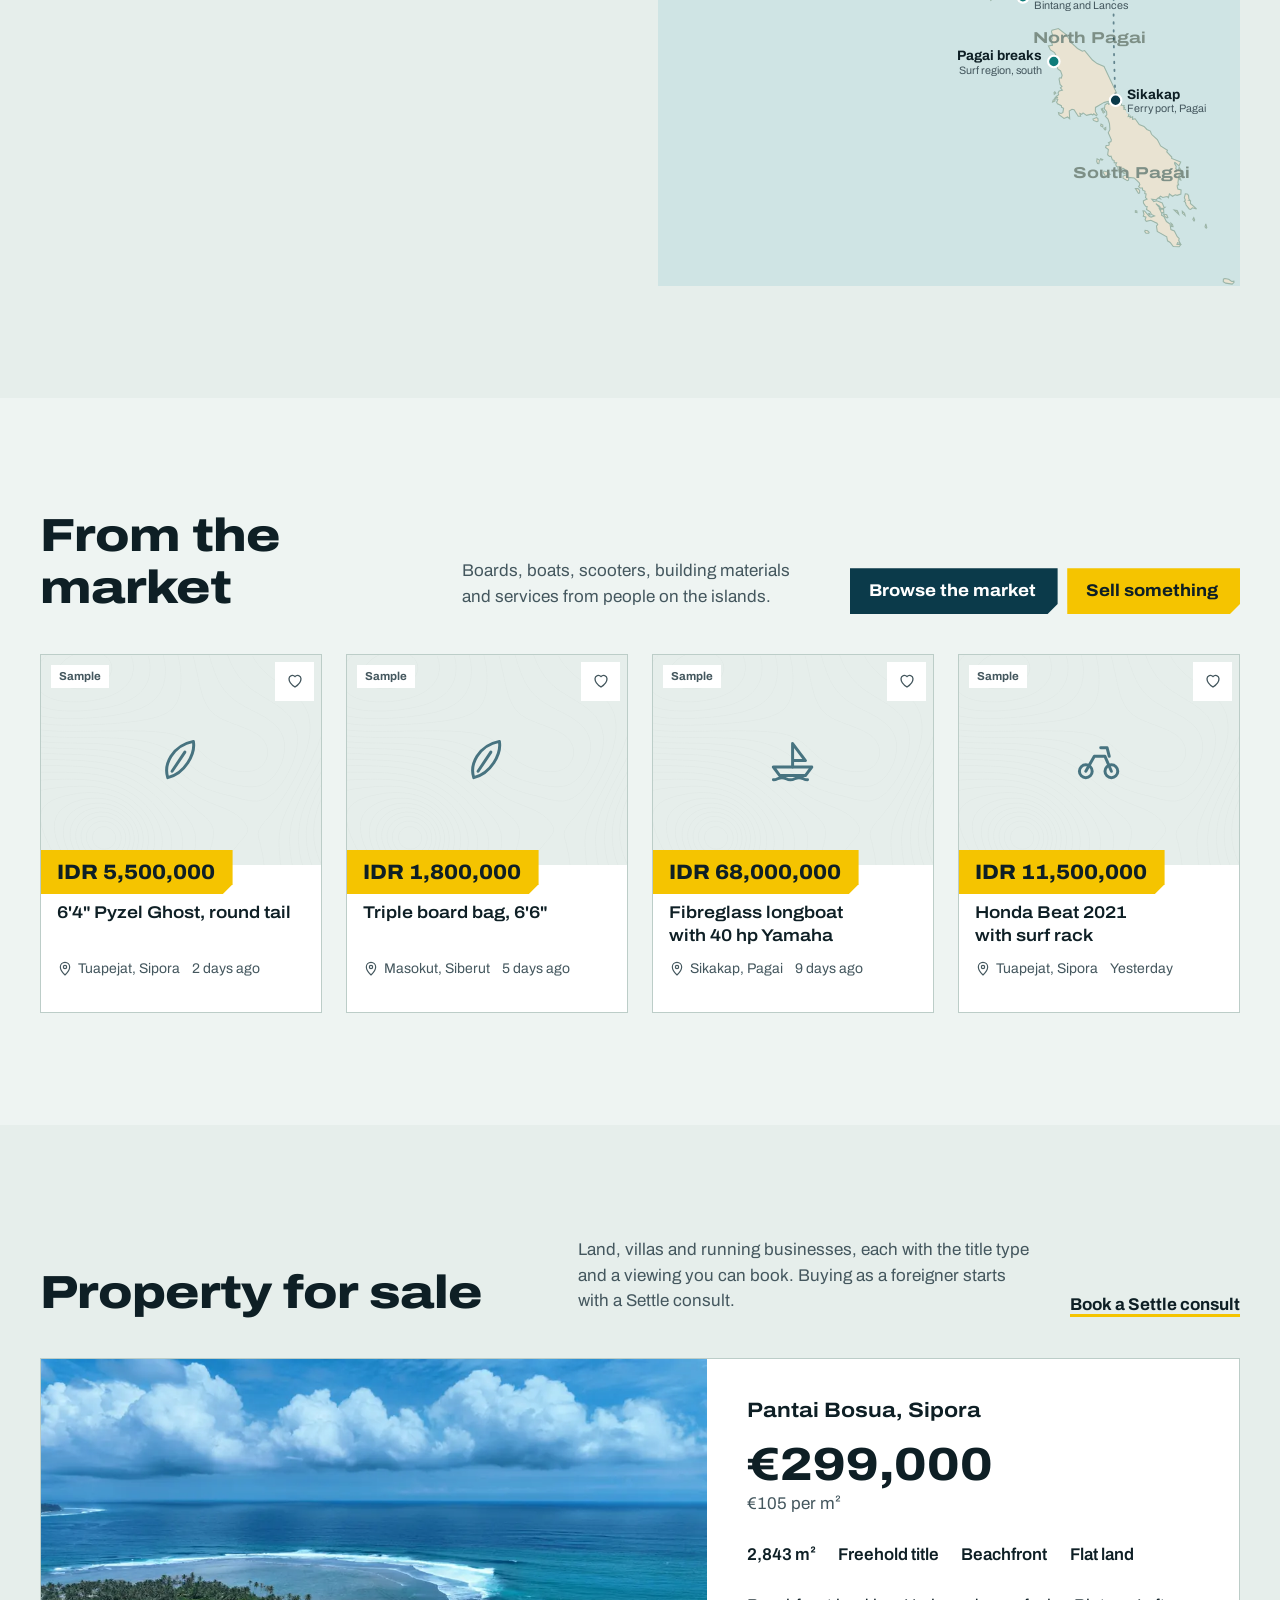
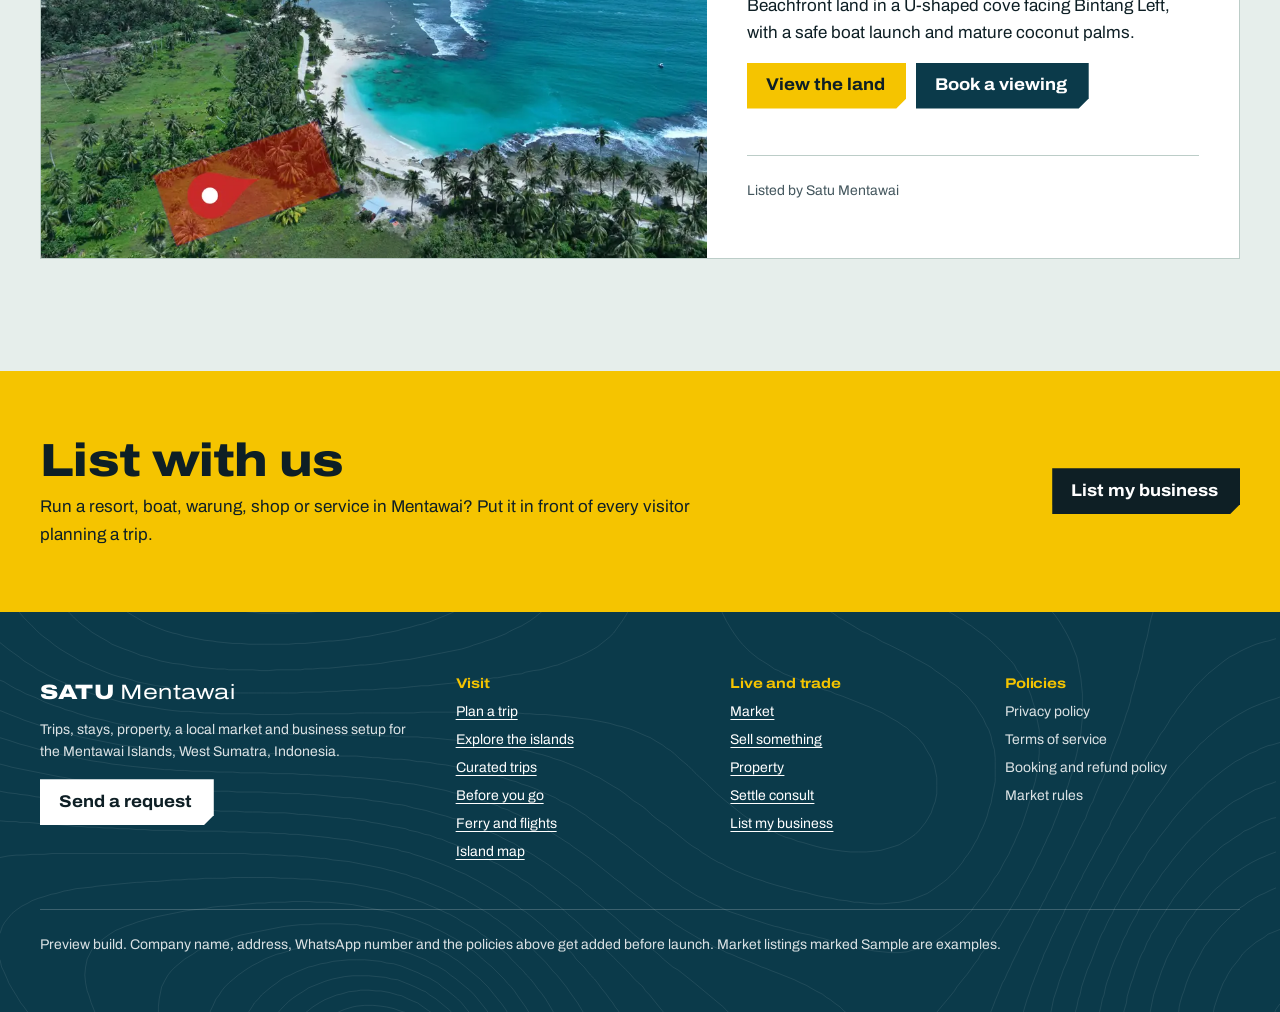
==== commit d154cd3c: "Explore: real street map with numbered markers OpenStreetMap tiles through Leaflet 1.9.4 (bundled), " ====
--- a/index.html
+++ b/index.html
@@ -243,7 +243,7 @@
       </div>
       <p class="small">Pin positions are approximate.</p>
     </div>
-    <div class="map-box"><svg class="map-svg" viewBox="0 0 810 954" role="img" aria-labelledby="map-title"><title id="map-title">Map of the Mentawai Islands with ports, surf regions and property</title><rect width="810" height="954" class="sea"/><g class="land"><path d="M301 289L304 301L303 313L297 320L289 290L280 275L270 280L274 284L286 312L290 332L286 334L273 331L264 333L241 343L234 342L193 320L184 311L157 299L141 278L134 273L137 259L130 244L72 161L65 157L65 149L52 125L53 118L63 102L72 80L73 48L75 41L85 35L99 33L122 38L140 26L156 23L161 24L159 31L168 32L176 40L178 48L176 55L171 51L164 51L173 65L176 77L191 88L199 106L210 120L211 128L222 141L223 145L217 152L226 156L240 186L257 203L258 218L243 208L245 215L262 236L271 240L274 260L277 263L288 263L292 265L298 277L297 283L301 289Z"/><path d="M799 284L790 268L786 237L763 213L768 204L763 201L768 196L763 173L760 169L731 156L723 149L720 152L711 153L704 149L713 138L714 128L712 123L697 110L691 112L690 108L692 98L697 91L692 80L699 78L707 80L708 71L707 68L699 69L695 65L685 46L682 21L674 0L810 0L810 298L799 284Z"/><path d="M706 851L726 877L730 887L724 894L709 880L694 872L693 861L687 860L679 854L677 845L679 845L683 850L688 849L680 832L682 820L663 802L647 799L650 793L635 776L626 762L626 753L630 745L622 703L626 699L640 692L648 696L657 709L665 714L686 736L697 743L708 762L726 780L728 815L725 822L719 820L712 823L704 820L695 829L703 831L701 840L706 851Z"/><path d="M631 658L637 680L635 685L615 692L608 709L599 712L590 711L576 704L572 714L569 716L564 714L561 709L558 690L553 690L558 661L557 644L553 639L546 635L549 628L544 613L549 592L552 588L559 591L566 601L597 630L618 640L622 650L631 658Z"/><path d="M494 519L507 542L507 549L507 546L503 551L498 541L482 538L472 530L455 527L440 512L415 510L415 505L420 498L415 495L412 496L410 490L408 490L405 495L398 480L388 466L389 462L401 461L396 450L395 436L401 425L412 419L425 421L437 434L448 438L453 460L458 471L477 500L477 507L494 519Z"/><path d="M303 350L301 354L293 354L284 358L292 347L290 337L301 343L303 350Z"/><path d="M741 825L751 838L748 840L740 838L736 832L735 824L741 818L741 825Z"/><path d="M801 945L796 948L790 947L786 946L785 942L794 942L801 945Z"/></g><g class="island-labels"><text x="180" y="191">Siberut</text><text x="385" y="511">Sipora</text><text x="601" y="616">North Pagai</text><text x="659" y="803">South Pagai</text><text x="745" y="144">Sumatra</text></g><path class="route" data-layer="port" d="M688 40 Q509 232 410 425"/><path class="route" data-layer="port" d="M688 40 Q441 155 274 270"/><path class="route" data-layer="port" d="M688 40 Q622 367 637 695"/><g class="pin pin-port" data-layer="port" transform="translate(688 40)"><circle r="8"/><text x="-16" y="-2" text-anchor="end" class="pin-name">Padang</text><text x="-16" y="17" text-anchor="end" class="pin-sub">Muaro port and PDG airport</text></g><g class="pin pin-port" data-layer="port" transform="translate(410 425)"><circle r="8"/><text x="-16" y="-2" text-anchor="end" class="pin-name">Tuapejat</text><text x="-16" y="17" text-anchor="end" class="pin-sub">Fast ferry port, Sipora</text></g><g class="pin pin-port" data-layer="port" transform="translate(274 270)"><circle r="8"/><text x="-16" y="-2" text-anchor="end" class="pin-name">Muara Siberut</text><text x="-16" y="17" text-anchor="end" class="pin-sub">Ferry port, Siberut</text></g><g class="pin pin-port" data-layer="port" transform="translate(637 695)"><circle r="8"/><text x="16" y="-2" text-anchor="start" class="pin-name">Sikakap</text><text x="16" y="17" text-anchor="start" class="pin-sub">Ferry port, Pagai</text></g><g class="pin pin-port" data-layer="port" transform="translate(454 450)"><circle r="8"/><text x="16" y="-2" text-anchor="start" class="pin-name">Rokot Airport</text><text x="16" y="17" text-anchor="start" class="pin-sub">40 min flight from Padang</text></g><g class="pin pin-surf" data-layer="surf" transform="translate(317 353)"><circle r="8"/><text x="-16" y="-2" text-anchor="end" class="pin-name">Playgrounds</text><text x="-16" y="17" text-anchor="end" class="pin-sub">Surf region, north</text></g><g class="pin pin-surf" data-layer="surf" transform="translate(508 551)"><circle r="8"/><text x="16" y="-2" text-anchor="start" class="pin-name">Sipora breaks</text><text x="16" y="17" text-anchor="start" class="pin-sub">Bintang and Lances</text></g><g class="pin pin-surf" data-layer="surf" transform="translate(551 641)"><circle r="8"/><text x="-16" y="-2" text-anchor="end" class="pin-name">Pagai breaks</text><text x="-16" y="17" text-anchor="end" class="pin-sub">Surf region, south</text></g><g class="pin pin-prop" data-layer="prop" transform="translate(486 533)"><circle r="8"/><text x="-16" y="-2" text-anchor="end" class="pin-name">Pantai Bosua</text><text x="-16" y="17" text-anchor="end" class="pin-sub">Beachfront land, €299,000</text></g></svg></div>
+    <div class="map-box"><svg class="map-svg" viewBox="0 0 810 954" role="img" aria-labelledby="map-title"><title id="map-title">Map of the Mentawai Islands with ports, surf regions and property</title><rect width="810" height="954" class="sea"/><g class="land"><path d="M59.6 136.9L58.8 134.6L55.6 135.9L54.9 135.2L53.1 125.1L59.1 120.5L63.8 107.2L65.4 107.5L67.0 104.8L68.7 93.5L72.6 91.0L75.8 75.0L76.8 46.8L80.5 45.0L84.5 39.3L90.3 37.4L94.0 34.2L97.3 33.9L104.1 39.1L125.2 38.4L134.3 32.6L147.3 30.5L155.5 26.0L160.2 20.5L165.8 21.5L165.9 32.7L164.4 33.4L164.6 30.1L162.8 27.6L161.2 32.6L164.5 34.6L169.6 31.6L170.6 29.3L172.8 30.3L174.9 36.8L173.4 39.2L178.2 47.4L177.8 56.2L179.6 56.2L180.7 58.6L178.2 60.3L171.8 50.1L169.2 49.8L168.0 54.7L175.2 65.3L176.4 75.0L174.8 76.1L176.5 78.9L178.8 78.6L178.6 83.0L181.7 84.3L179.4 86.0L182.8 86.9L181.1 85.4L181.8 84.4L181.7 83.8L183.3 83.7L182.0 81.7L183.1 81.6L187.7 88.3L198.8 96.4L197.9 103.0L201.4 113.8L209.2 120.0L212.8 127.9L211.1 130.7L208.1 130.0L208.9 131.5L207.4 133.7L210.1 134.5L209.2 135.8L214.6 137.2L215.1 135.4L217.0 136.3L218.7 141.4L222.7 144.8L224.0 150.9L222.7 149.0L221.5 149.3L222.9 152.2L216.9 152.2L221.3 158.0L217.5 158.1L216.3 160.2L217.7 161.1L217.1 159.3L218.4 160.5L218.9 159.6L221.2 160.5L220.7 162.4L222.9 163.0L222.5 161.3L224.4 161.8L223.8 159.2L226.1 158.6L231.1 168.4L230.1 174.0L232.2 177.5L233.2 184.3L236.7 187.5L237.2 190.6L240.0 190.2L239.2 192.7L237.2 191.4L238.2 193.8L234.8 193.8L238.9 196.8L239.0 193.8L241.6 192.2L244.4 193.1L246.2 196.1L244.2 201.1L248.3 197.2L250.3 197.4L253.7 204.3L258.1 209.1L259.0 212.6L256.0 213.8L256.0 215.8L257.1 215.7L256.2 218.2L259.7 223.1L257.8 223.7L255.7 221.6L249.2 220.2L242.1 212.3L239.4 212.5L251.4 228.6L259.5 233.1L260.3 235.7L263.0 235.2L264.6 241.5L267.2 240.5L268.2 237.4L271.2 241.1L271.8 246.3L267.7 249.7L273.2 251.6L273.3 253.1L268.3 254.8L269.3 255.9L267.6 258.0L269.1 262.5L272.8 261.6L276.7 270.9L280.9 273.3L287.4 271.0L291.6 267.6L292.1 270.0L302.3 283.2L297.0 281.8L299.1 284.5L295.2 286.6L299.2 285.7L298.7 287.9L300.5 287.0L303.3 289.0L301.3 291.1L297.0 292.3L298.8 294.8L297.9 296.9L300.4 305.7L306.7 313.0L300.7 315.9L302.9 324.1L297.3 324.5L297.6 322.6L292.6 319.5L292.8 312.1L289.2 310.2L289.0 304.9L285.0 300.3L285.4 296.5L277.3 279.1L272.7 278.7L272.8 282.2L269.9 285.1L271.5 286.3L274.0 283.5L275.9 284.3L283.0 293.9L284.7 297.7L282.8 300.5L280.2 294.3L277.7 292.9L278.6 297.3L284.3 305.5L283.8 310.2L286.8 317.5L284.5 320.5L292.5 332.1L291.9 334.4L286.9 334.0L284.4 340.9L281.9 340.3L279.4 336.6L259.3 334.5L250.5 337.5L248.9 343.6L239.8 344.3L238.0 346.6L236.7 346.3L235.8 343.9L230.5 343.0L202.3 328.4L185.5 316.7L153.6 298.1L148.0 285.9L135.0 275.7L139.1 270.9L139.2 264.9L128.1 247.0L127.5 241.0L106.7 214.5L103.2 206.1L85.0 179.9L72.8 166.2L67.2 157.3L68.9 153.4L67.4 148.4L56.6 136.9L59.6 136.9Z"/><path d="M804.7 291.7L789.8 277.8L787.4 272.0L788.8 268.2L786.8 264.2L786.9 255.2L781.1 243.6L782.6 235.0L779.9 231.9L774.4 230.3L773.0 231.3L769.9 224.1L760.0 213.0L764.1 210.9L768.3 205.5L767.3 203.7L759.9 202.8L759.1 200.3L764.4 196.1L771.4 195.9L769.4 194.3L769.0 191.4L766.7 191.6L766.3 187.1L760.7 189.0L759.9 188.0L760.6 185.5L762.7 186.4L764.9 182.8L763.7 180.1L761.4 180.9L760.7 179.1L762.4 175.0L753.7 165.8L744.3 165.9L734.2 161.6L720.6 147.0L717.1 148.4L716.0 151.1L710.2 153.8L708.3 150.5L706.3 152.7L702.3 151.6L704.5 139.2L708.8 139.8L710.6 145.8L713.8 145.7L713.2 144.2L714.7 143.1L714.0 143.5L713.3 143.0L714.7 142.1L712.9 140.3L714.9 137.3L711.4 136.8L709.7 134.9L712.0 134.8L711.4 128.7L713.7 126.6L709.6 124.2L708.3 126.3L705.9 125.6L701.4 122.3L702.4 119.4L700.2 119.7L700.5 118.4L697.1 120.2L696.5 118.2L694.9 118.2L696.0 116.4L694.7 113.1L696.7 110.4L694.7 106.4L691.4 110.4L690.5 109.1L686.2 112.0L685.9 115.4L683.5 115.7L685.5 112.4L688.2 109.6L690.1 103.6L689.4 101.7L687.6 102.1L688.9 99.0L692.6 99.0L692.9 97.2L695.7 100.5L697.9 98.8L695.4 93.5L691.8 90.8L689.1 81.4L695.4 76.9L697.6 78.3L697.9 81.5L701.1 77.8L701.2 79.3L705.2 80.9L707.0 75.0L706.0 73.0L703.9 73.1L706.1 71.5L706.0 68.1L702.8 67.2L701.5 64.5L696.7 69.5L694.1 68.5L698.7 57.2L697.0 57.1L697.5 54.8L695.7 51.6L689.3 56.0L688.9 51.7L686.7 50.2L687.3 45.5L683.1 42.8L683.7 41.5L683.7 42.0L686.0 42.0L684.2 40.3L685.0 38.4L683.8 26.1L681.1 20.5L681.2 19.1L683.7 19.7L685.1 18.3L683.7 14.5L683.7 18.3L681.3 18.3L681.6 14.2L675.1 0.5L674.5 0.0L810.0 0.0L810.0 301.6L804.7 291.7Z"/><path d="M725.5 887.3L724.9 890.4L727.3 894.8L723.2 893.2L722.5 895.7L727.9 895.9L725.5 898.9L717.3 898.7L713.0 893.0L709.3 890.7L708.2 885.0L695.0 877.6L693.9 870.0L695.7 868.2L694.6 866.1L686.1 862.1L679.7 863.5L678.1 861.3L679.3 857.7L675.5 856.4L676.5 853.8L675.2 848.9L677.4 849.2L684.0 857.0L686.5 857.7L691.2 856.0L687.0 854.0L685.2 850.4L680.1 847.0L680.9 842.8L678.8 842.5L675.8 838.3L675.7 835.0L680.8 832.6L678.7 830.6L679.5 825.4L677.6 825.0L678.0 821.8L674.5 819.8L674.5 817.1L671.2 817.2L669.1 815.3L670.8 812.4L669.7 809.6L662.9 803.1L655.3 802.4L655.0 806.2L653.4 806.9L647.4 803.4L647.3 800.6L652.8 798.6L651.9 796.0L648.8 797.2L647.2 795.8L650.7 793.9L649.9 791.3L647.2 789.7L641.9 794.8L640.1 788.8L641.6 787.6L638.4 787.3L637.2 784.9L638.4 782.2L635.1 782.1L635.0 778.9L632.5 778.0L630.7 772.8L628.5 773.3L625.9 770.9L627.0 763.7L623.1 760.7L623.9 758.1L627.6 757.8L628.3 755.6L627.1 754.1L630.6 752.5L631.1 750.1L626.8 740.2L629.1 735.7L628.5 727.6L626.4 721.3L622.8 717.4L624.8 715.2L624.5 711.0L621.4 707.0L622.3 701.3L626.2 698.8L627.3 698.7L627.2 700.6L629.7 699.6L629.9 697.8L635.9 696.9L637.9 698.0L638.6 696.1L643.1 696.2L645.4 700.2L644.8 702.0L648.9 702.3L648.6 704.4L647.1 704.3L649.5 704.8L648.4 707.2L651.0 707.7L655.6 714.7L654.5 717.6L657.6 717.2L657.2 719.3L660.7 718.0L660.6 721.6L664.2 720.8L669.9 728.8L676.6 731.4L680.6 735.7L685.4 738.0L687.0 742.4L695.1 749.7L699.7 758.6L709.2 764.7L708.3 766.9L715.2 774.1L715.1 776.1L727.7 781.1L725.3 786.3L720.3 782.1L719.3 781.7L719.1 783.1L721.4 787.1L720.8 790.3L723.2 792.7L724.7 792.2L725.5 788.4L727.0 790.6L727.3 798.2L725.0 800.5L723.8 810.1L724.8 812.8L722.9 813.2L722.8 815.4L723.7 818.5L728.2 819.9L727.9 825.6L722.6 827.4L720.0 826.6L716.3 828.7L711.9 825.5L710.6 830.7L708.8 829.1L702.5 830.4L699.6 828.5L697.8 830.2L699.3 832.1L696.3 831.0L693.6 833.4L687.4 832.7L690.2 836.0L694.4 835.0L701.9 837.9L704.3 843.8L705.9 843.9L703.3 845.8L699.4 845.1L698.5 842.8L693.1 838.9L699.0 845.4L697.8 845.5L699.9 849.9L699.4 846.2L703.8 846.8L704.2 852.1L700.5 851.0L701.4 852.9L701.0 855.1L704.2 856.7L707.8 863.9L712.8 867.2L714.0 875.0L718.8 876.9L722.9 885.0L725.5 887.3Z"/><path d="M620.5 698.3L609.0 705.0L608.8 710.6L611.4 715.1L610.3 716.6L606.6 713.8L605.3 715.6L603.1 714.3L596.6 716.0L591.7 712.6L589.9 714.5L587.3 713.3L588.3 717.1L585.0 717.2L579.2 708.2L576.3 707.6L572.5 710.1L573.1 720.7L570.3 718.3L565.2 720.3L558.2 715.1L557.5 712.2L560.8 713.3L563.6 712.3L564.6 706.2L561.9 704.9L561.5 702.6L556.2 700.0L554.9 697.8L556.6 694.1L552.1 692.2L553.8 690.8L556.7 691.8L554.5 689.6L557.7 687.4L556.9 684.7L558.5 682.2L562.9 681.1L560.2 677.8L562.4 675.8L559.7 673.0L558.3 665.1L559.3 663.7L561.5 664.2L562.6 660.2L560.4 654.2L556.6 651.5L553.9 643.4L549.5 641.0L550.4 638.6L552.3 639.4L554.1 637.7L554.1 632.7L552.0 628.7L546.3 625.0L543.5 619.3L549.1 618.6L547.5 612.5L548.9 609.0L547.8 605.9L549.3 604.4L547.7 599.4L548.5 597.6L557.4 595.1L568.3 603.7L576.0 615.6L584.0 622.9L590.7 626.8L593.9 625.8L604.8 639.0L611.3 644.0L620.9 647.9L638.3 684.7L636.7 685.3L636.5 693.4L634.1 694.5L629.6 693.2L628.3 696.2L620.5 698.3Z"/><path d="M484.4 547.0L482.5 544.2L483.3 541.9L479.9 537.8L474.9 536.7L466.1 539.1L463.5 538.2L460.7 534.0L453.9 532.1L452.5 526.2L449.7 525.2L447.8 522.5L444.4 522.0L444.1 520.3L440.1 517.9L429.3 515.3L425.8 518.5L424.5 517.8L425.4 515.3L423.3 512.3L419.4 519.5L414.2 516.2L413.2 507.5L417.6 505.2L417.4 502.6L415.5 501.2L411.3 505.0L411.2 499.3L413.2 496.4L409.9 494.1L408.4 494.6L405.0 502.4L403.8 497.9L404.7 495.9L396.3 489.3L395.1 483.0L391.1 478.8L388.2 469.4L391.5 465.7L402.0 469.5L404.2 467.5L400.6 460.3L401.9 458.9L398.2 456.1L396.5 452.2L394.7 440.9L394.8 439.6L401.8 436.8L398.3 431.6L400.5 429.0L407.0 426.3L409.6 423.1L411.7 424.8L409.6 425.7L408.4 428.4L413.4 424.0L415.0 425.6L423.4 424.4L422.4 427.0L419.8 426.3L419.8 428.3L427.4 426.3L429.1 428.1L427.1 429.6L429.5 431.4L432.7 431.2L433.8 433.9L436.6 434.8L438.8 437.8L447.0 441.1L447.5 444.8L450.7 444.6L454.2 469.2L456.0 470.9L455.4 474.2L459.4 477.3L457.5 479.7L460.3 482.1L462.1 482.4L461.7 480.8L463.0 481.5L461.7 485.2L464.0 490.1L466.3 490.9L467.5 496.2L478.9 505.9L478.8 509.7L480.6 511.9L480.2 514.3L479.1 514.1L480.5 517.7L479.4 519.0L481.8 519.8L485.8 518.1L490.8 521.1L490.4 523.8L493.8 524.2L498.4 533.0L502.6 534.9L501.7 539.2L504.2 542.2L506.3 549.5L508.0 550.3L508.2 558.4L504.4 558.8L501.6 556.8L499.5 545.2L496.4 544.5L494.0 546.9L492.3 545.4L490.2 547.3L484.4 547.0Z"/><path d="M284.6 358.2L288.6 355.5L289.4 352.6L295.0 346.9L293.9 342.6L289.6 338.5L301.9 343.9L302.4 345.2L300.9 344.8L303.8 354.1L300.7 356.5L292.9 356.1L291.3 358.1L285.7 360.1L284.6 358.2Z"/><path d="M740.4 834.1L739.2 834.3L741.4 835.2L741.1 838.7L749.7 846.3L744.0 844.7L741.5 846.9L739.5 846.3L735.2 840.8L734.1 836.8L732.5 836.0L734.1 834.0L732.7 830.6L734.1 825.4L736.7 825.5L738.5 827.4L739.1 832.5L740.4 834.1Z"/><path d="M462.7 548.1L464.3 549.6L463.0 552.2L465.9 549.5L467.4 552.7L463.2 555.9L461.5 551.1L457.6 552.2L453.7 548.9L454.0 543.6L459.5 543.0L463.9 547.1L462.7 548.1Z"/><path d="M699.5 121.4L697.7 127.7L695.4 128.1L695.4 129.3L698.0 129.6L700.1 127.8L699.6 126.3L701.4 126.6L702.5 133.3L700.8 136.5L698.6 134.4L694.4 135.8L693.6 134.3L695.3 122.3L699.5 121.4Z"/><path d="M789.0 943.1L794.5 944.2L798.6 947.2L801.7 946.8L801.9 948.5L799.3 950.9L790.3 949.6L786.9 947.6L787.1 944.1L789.0 943.1Z"/><path d="M310.1 386.5L308.9 388.4L303.2 387.4L301.8 381.3L302.8 378.1L306.3 378.2L305.7 379.7L308.6 383.2L310.1 386.5Z"/><path d="M411.3 411.7L411.0 410.3L410.4 412.0L409.3 411.4L405.7 404.5L406.2 402.7L411.7 404.8L416.0 410.4L416.0 412.8L411.3 411.7Z"/><path d="M398.8 421.7L395.0 416.8L399.3 414.6L403.4 416.4L405.2 420.8L404.4 421.6L405.5 421.6L405.7 422.2L398.8 421.7Z"/><path d="M629.4 798.3L627.2 798.5L627.6 800.9L625.9 802.2L623.1 800.9L619.6 795.5L621.0 793.5L627.0 795.1L629.4 798.3Z"/><path d="M303.7 308.2L300.7 305.7L299.4 299.0L303.1 301.2L306.0 306.0L303.7 307.7L303.7 308.2Z"/><path d="M611.1 724.8L606.2 723.1L605.5 721.2L610.5 719.1L612.4 720.4L612.7 723.9L611.1 724.8Z"/><path d="M680.7 121.8L680.0 130.3L675.9 128.0L678.5 122.2L680.7 121.8Z"/><path d="M301.1 292.8L303.1 294.6L303.7 298.6L307.5 300.9L304.7 301.5L300.4 298.4L301.1 292.8Z"/><path d="M670.4 824.0L668.8 824.6L664.6 818.0L668.2 818.0L670.5 820.6L670.4 824.0Z"/><path d="M611.9 783.1L610.7 780.2L611.2 776.6L614.6 778.2L613.7 783.4L611.9 783.1Z"/><path d="M679.3 880.2L677.6 877.9L678.1 876.0L681.6 876.7L683.7 878.8L683.1 880.2L679.3 880.2Z"/><path d="M405.7 415.0L402.8 411.3L403.3 413.8L400.9 413.7L401.5 411.3L403.8 409.8L406.1 410.7L406.4 413.4L405.7 415.0Z"/><path d="M705.5 856.9L703.8 853.7L708.1 854.4L709.8 858.2L708.7 858.8L705.5 856.9Z"/><path d="M309.9 357.9L313.2 360.3L311.4 362.0L306.9 361.6L309.9 357.9Z"/><path d="M238.3 182.7L239.1 184.3L238.4 181.4L242.1 184.1L241.6 186.1L237.6 185.4L238.3 182.7Z"/><path d="M724.9 853.9L718.6 847.8L722.7 848.6L724.3 851.5L724.9 853.9Z"/><path d="M730.0 852.4L729.9 849.5L733.0 852.2L733.8 855.6L730.0 852.4Z"/><path d="M301.4 368.1L302.3 370.2L298.9 370.5L297.0 368.3L301.4 368.1Z"/><path d="M616.1 730.6L616.7 728.0L619.2 729.4L619.2 732.4L616.1 730.6Z"/><path d="M734.9 194.7L734.9 197.4L733.6 197.4L732.0 193.6L732.9 192.9L734.9 194.7Z"/><path d="M714.9 870.8L714.1 866.1L716.2 867.9L717.0 870.9L714.9 870.8Z"/><path d="M761.5 871.4L762.6 867.0L764.0 872.4L763.1 873.2L761.5 871.4Z"/><path d="M552.5 696.2L549.3 697.6L550.1 694.7L552.7 693.5L552.5 696.2Z"/><path d="M393.9 490.5L393.4 494.2L391.2 492.9L392.0 490.3L393.9 490.5Z"/><path d="M225.4 365.0L229.4 363.6L231.9 364.5L228.1 365.9L225.4 365.0Z"/><path d="M744.5 860.7L745.8 858.6L747.1 861.7L746.2 863.2L744.5 860.7Z"/><path d="M622.0 711.6L620.0 712.9L618.8 711.0L620.4 709.6L622.0 711.6Z"/><path d="M622.4 736.3L620.7 734.4L623.3 732.9L623.4 735.6L622.4 736.3Z"/><path d="M390.9 460.2L392.3 461.2L388.2 462.1L388.3 460.2L390.9 460.2Z"/><path d="M664.5 851.1L664.6 848.7L666.5 849.2L666.8 851.5L664.5 851.1Z"/><path d="M551.3 684.5L552.4 683.2L553.9 685.2L551.7 686.7L551.3 684.5Z"/><path d="M617.1 707.2L619.6 706.1L618.8 709.6L617.9 709.2L617.1 707.2Z"/><path d="M213.3 345.5L214.2 343.9L215.9 344.7L215.3 347.1L213.3 345.5Z"/><path d="M291.3 314.6L290.8 314.9L288.6 311.4L291.1 312.0L291.3 314.6Z"/><path d="M729.8 169.3L728.8 172.8L727.8 170.8L728.5 168.7L729.8 169.3Z"/><path d="M250.4 353.8L252.2 356.5L250.1 356.1L248.8 354.7L250.4 353.8Z"/><path d="M727.1 803.9L727.8 806.1L725.5 805.3L725.5 803.2L727.1 803.9Z"/><path d="M181.2 75.5L182.0 75.3L183.5 79.0L181.7 77.9L181.2 75.5Z"/><path d="M677.5 106.2L678.7 106.3L675.7 109.0L675.9 106.9L677.5 106.2Z"/><path d="M685.8 100.1L684.2 102.0L684.4 98.9L685.5 98.6L685.8 100.1Z"/><path d="M616.2 776.5L619.1 777.6L618.3 778.5L616.2 777.9L616.2 776.5Z"/><path d="M684.3 852.8L685.2 854.6L683.7 854.9L682.9 852.9L684.3 852.8Z"/><path d="M465.3 547.7L467.6 547.0L466.8 548.5L465.3 548.9L465.3 547.7Z"/></g><g class="island-labels"><text x="180" y="191">Siberut</text><text x="398" y="477">Sipora</text><text x="601" y="616">North Pagai</text><text x="659" y="803">South Pagai</text><text x="745" y="144">Sumatra</text></g><path class="route" data-layer="port" d="M688 40 Q509 232 410 425"/><path class="route" data-layer="port" d="M688 40 Q441 155 274 270"/><path class="route" data-layer="port" d="M688 40 Q622 367 637 695"/><g class="pin pin-port" data-layer="port" transform="translate(688 40)"><circle r="8"/><text x="-16" y="-2" text-anchor="end" class="pin-name">Padang</text><text x="-16" y="17" text-anchor="end" class="pin-sub">Muaro port and PDG airport</text></g><g class="pin pin-port" data-layer="port" transform="translate(410 425)"><circle r="8"/><text x="-16" y="-2" text-anchor="end" class="pin-name">Tuapejat</text><text x="-16" y="17" text-anchor="end" class="pin-sub">Fast ferry port, Sipora</text></g><g class="pin pin-port" data-layer="port" transform="translate(274 270)"><circle r="8"/><text x="-16" y="-2" text-anchor="end" class="pin-name">Muara Siberut</text><text x="-16" y="17" text-anchor="end" class="pin-sub">Ferry port, Siberut</text></g><g class="pin pin-port" data-layer="port" transform="translate(637 695)"><circle r="8"/><text x="16" y="-2" text-anchor="start" class="pin-name">Sikakap</text><text x="16" y="17" text-anchor="start" class="pin-sub">Ferry port, Pagai</text></g><g class="pin pin-port" data-layer="port" transform="translate(454 450)"><circle r="8"/><text x="16" y="-2" text-anchor="start" class="pin-name">Rokot Airport</text><text x="16" y="17" text-anchor="start" class="pin-sub">40 min flight from Padang</text></g><g class="pin pin-surf" data-layer="surf" transform="translate(317 353)"><circle r="8"/><text x="-16" y="-2" text-anchor="end" class="pin-name">Playgrounds</text><text x="-16" y="17" text-anchor="end" class="pin-sub">Surf region, north</text></g><g class="pin pin-surf" data-layer="surf" transform="translate(508 551)"><circle r="8"/><text x="16" y="-2" text-anchor="start" class="pin-name">Sipora breaks</text><text x="16" y="17" text-anchor="start" class="pin-sub">Bintang and Lances</text></g><g class="pin pin-surf" data-layer="surf" transform="translate(551 641)"><circle r="8"/><text x="-16" y="-2" text-anchor="end" class="pin-name">Pagai breaks</text><text x="-16" y="17" text-anchor="end" class="pin-sub">Surf region, south</text></g><g class="pin pin-prop" data-layer="prop" transform="translate(486 533)"><circle r="8"/><text x="-16" y="-2" text-anchor="end" class="pin-name">Pantai Bosua</text><text x="-16" y="17" text-anchor="end" class="pin-sub">Beachfront land, €299,000</text></g></svg></div>
   </div>
 </section>
 
--- a/assets/site.css
+++ b/assets/site.css
@@ -610,30 +610,20 @@
 .fc-days { list-style: none; padding: 0; margin: 0; }
 .fc-days li { display: grid; grid-template-columns: 6.5rem 1fr; gap: .6rem; padding: .3rem 0; border-top: 1px solid rgba(255,255,255,.15); font-variant-numeric: tabular-nums; }
 .fc-days span { color: var(--buoy); font-weight: 700; }
-.land-map { transition: none; }
-.land-map .land, .land-map .island-labels, .land-map .sea { pointer-events: none; }
-.xpin { cursor: pointer; }
-.xpin circle { stroke: #fff; stroke-width: 3; fill: var(--water); r: 14; }
-.xpin-surf circle { fill: var(--lagoon); }
-.xpin-essential circle { fill: #b42318; }
-.xpin-food circle { fill: var(--palm); }
-.xpin text { font-family: Archivo, sans-serif; font-weight: 800; pointer-events: none; }
-.xpin .num-t { fill: #fff; font-size: 5px; text-anchor: middle; dominant-baseline: central; }
-.xpin .name-t { fill: var(--ink); font-size: 6px; paint-order: stroke; stroke: #fff; stroke-width: 2px; stroke-linejoin: round; display: none; }
-.xpin.sel .num-t { fill: var(--ink); }
-.land-map:not(.zoomed) .xpin text { display: none; }
-.land-map.zoomed .xpin circle { r: 4.2; stroke-width: 1; }
-.land-map.zoomed .island-labels text { font-size: 7px; }
-.land-map.zoomed .land path { stroke-width: .6; }
-.xpin.sel circle { fill: var(--buoy); stroke: var(--ink); }
-.xpin:focus { outline: none; }
-.xpin:focus-visible circle { stroke: var(--ink); stroke-width: 3; }
-.you circle { fill: var(--buoy); stroke: var(--ink); stroke-width: 2; }
-.you .halo { fill: rgba(245,196,0,.3); stroke: none; }
-.you text { font-family: Archivo, sans-serif; font-size: 14px; font-weight: 800; fill: var(--ink); paint-order: stroke; stroke: #fff; stroke-width: 4px; }
-.land-map.zoomed .you circle:not(.halo) { r: 2.6; stroke-width: .8; }
-.land-map.zoomed .you .halo { r: 6; }
-.land-map.zoomed .you text { font-size: 5.5px; stroke-width: 1.6px; }
+.ex-leaflet.leaflet-container { height: min(72vh, 640px); min-height: 380px; background: #cfe4e4; font-family: inherit; }
+.ex-leaflet:focus-visible { outline: 3px solid var(--buoy); outline-offset: -3px; }
+.map-note { position: absolute; left: .6rem; bottom: 1.6rem; z-index: 500; margin: 0; max-width: min(60%, 22rem); padding: .35rem .6rem; background: var(--paper); color: var(--ink); font-size: var(--step--1); }
+.zoom { z-index: 500; }
+.lpin span { display: grid; place-items: center; width: 30px; height: 30px; border-radius: 50%; background: var(--c); color: #fff; border: 3px solid #fff; box-shadow: 0 1px 3px rgba(14,31,37,.45); font: 800 13px/1 Archivo, sans-serif; font-variant-numeric: tabular-nums; }
+.lpin.sel span { background: var(--buoy); color: var(--ink); border-color: var(--ink); transform: scale(1.2); }
+.lpin:focus { outline: none; }
+.lpin:focus-visible span { outline: 3px solid var(--ink); outline-offset: 2px; }
+.lyou span { display: block; width: 22px; height: 22px; border-radius: 50%; background: var(--buoy); border: 3px solid var(--ink); box-shadow: 0 0 0 8px rgba(245,196,0,.3); }
+.lyou b { position: absolute; left: 28px; top: 1px; font: 800 13px/1.2 Archivo, sans-serif; color: var(--ink); white-space: nowrap; text-shadow: 0 0 3px #fff, 0 0 3px #fff, 0 0 3px #fff; }
+.leaflet-tooltip { font: 700 13px/1.2 Archivo, sans-serif; border-radius: 0; border-color: var(--line); color: var(--ink); }
+.leaflet-container a.leaflet-control-zoom-in, .leaflet-container a.leaflet-control-zoom-out { border-radius: 0; color: var(--ink); }
+.leaflet-touch .leaflet-bar { border-radius: 0; }
+.leaflet-control-attribution { font-size: 11px; }
 .day-bar { position: fixed; left: 50%; transform: translateX(-50%); bottom: calc(var(--tabbar) + .8rem); z-index: 25; display: flex; gap: 1rem; align-items: center;
   font: inherit; font-weight: 700; border: 0; cursor: pointer; padding: .75rem 1.1rem; background: var(--ink); color: #fff; box-shadow: 0 0 0 3px var(--buoy); white-space: nowrap; }
 .day-open { color: var(--buoy); }
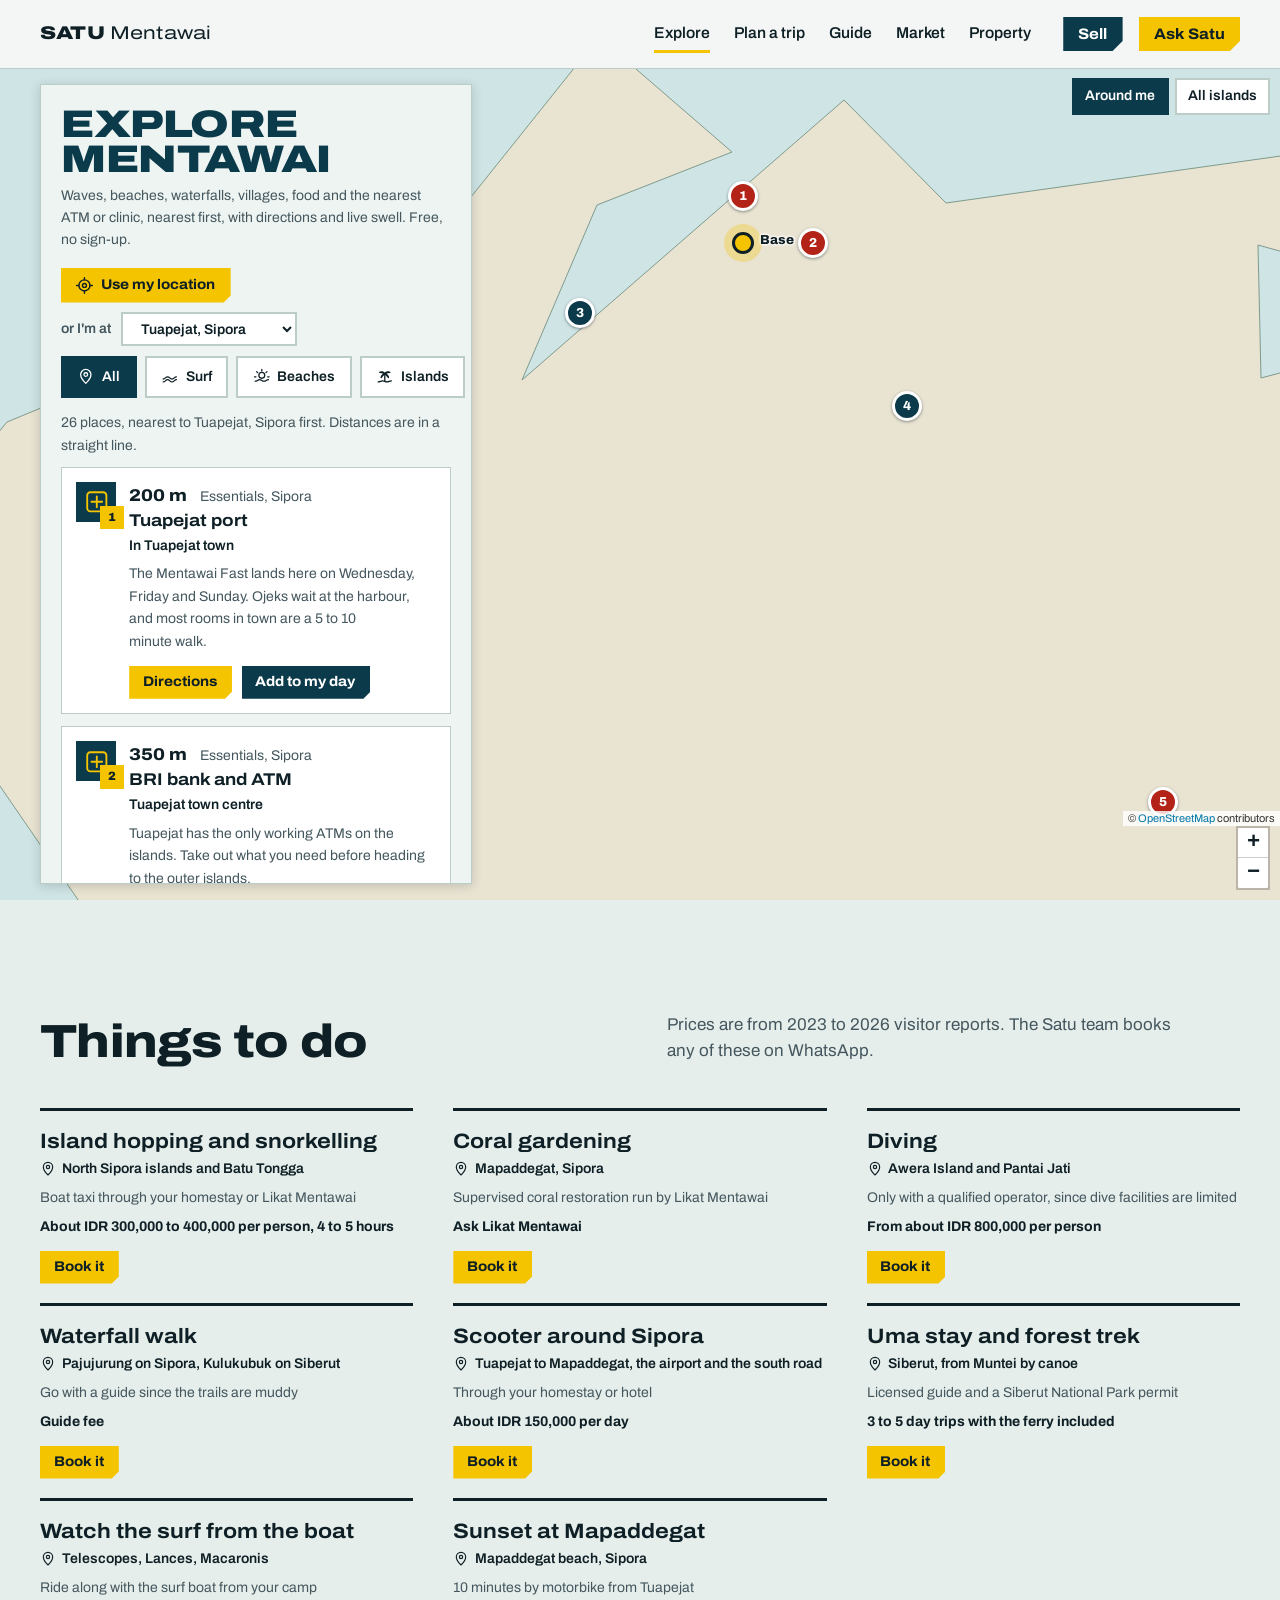
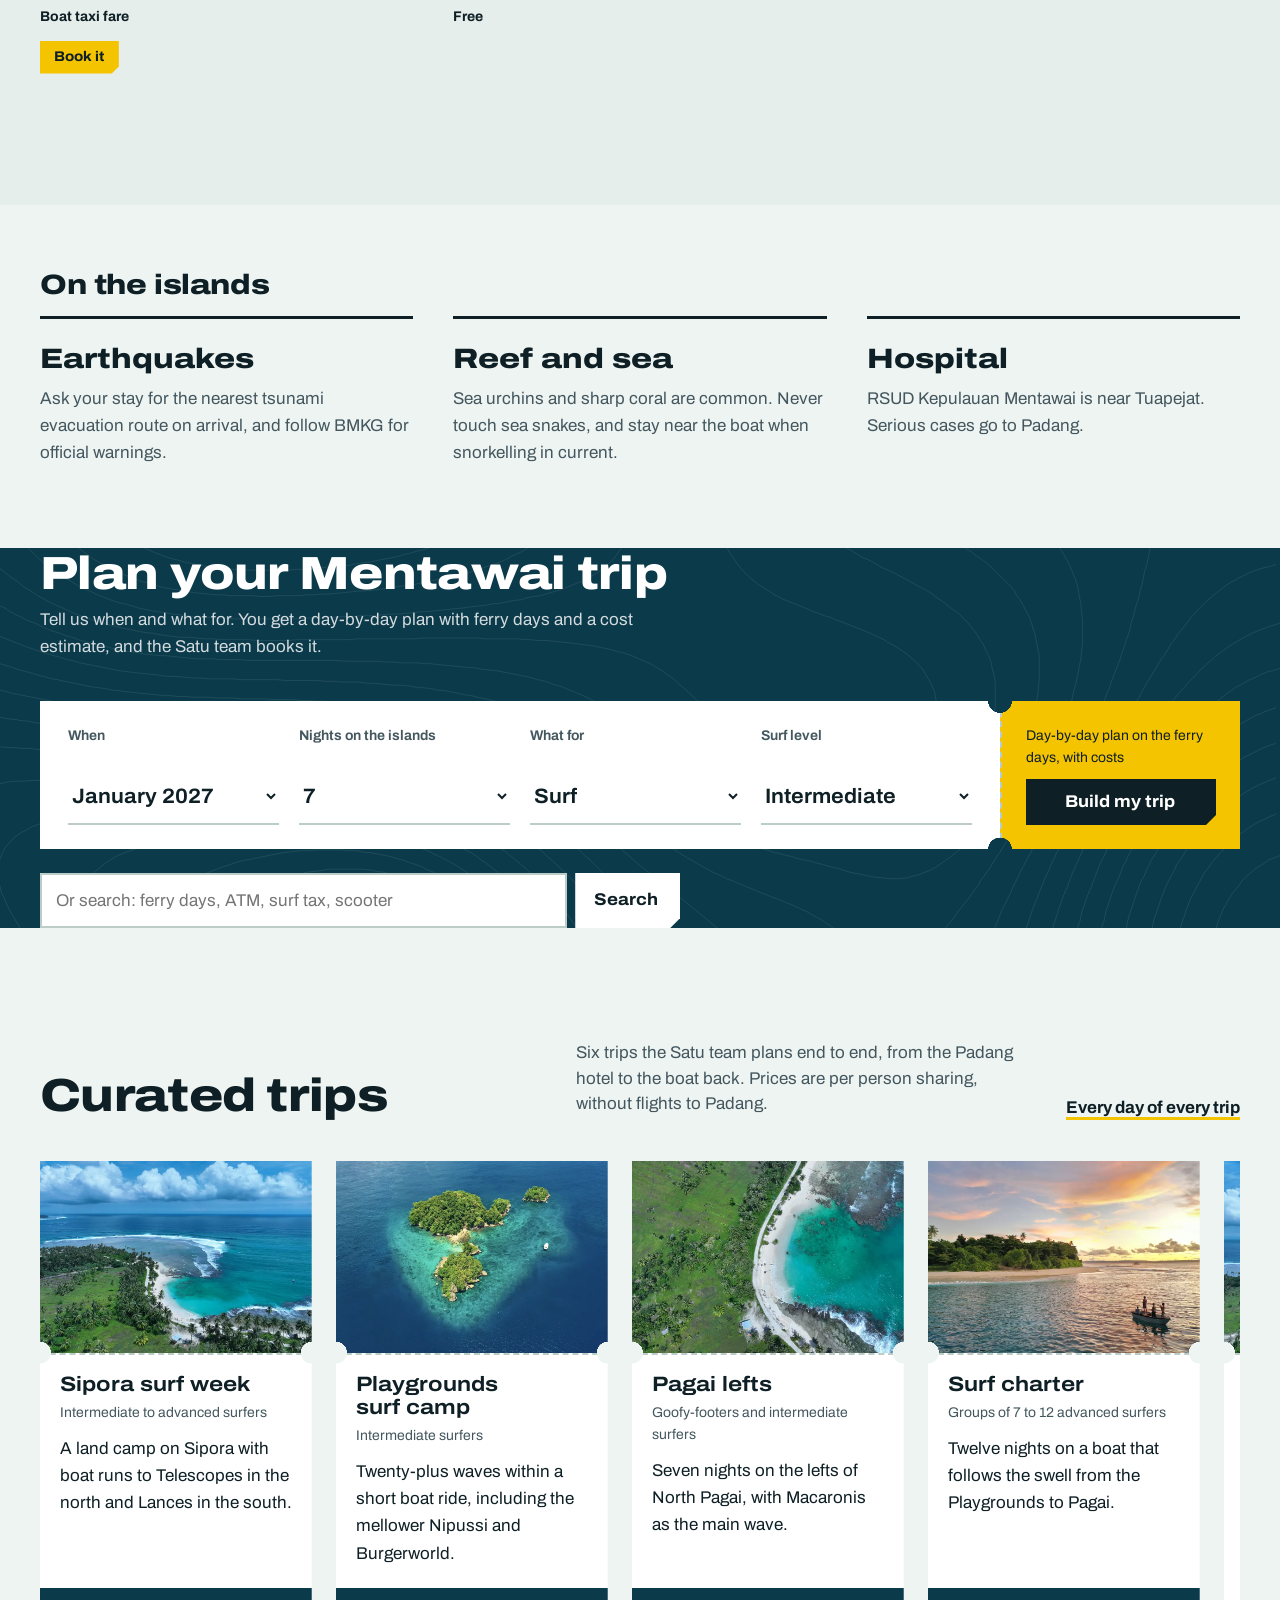
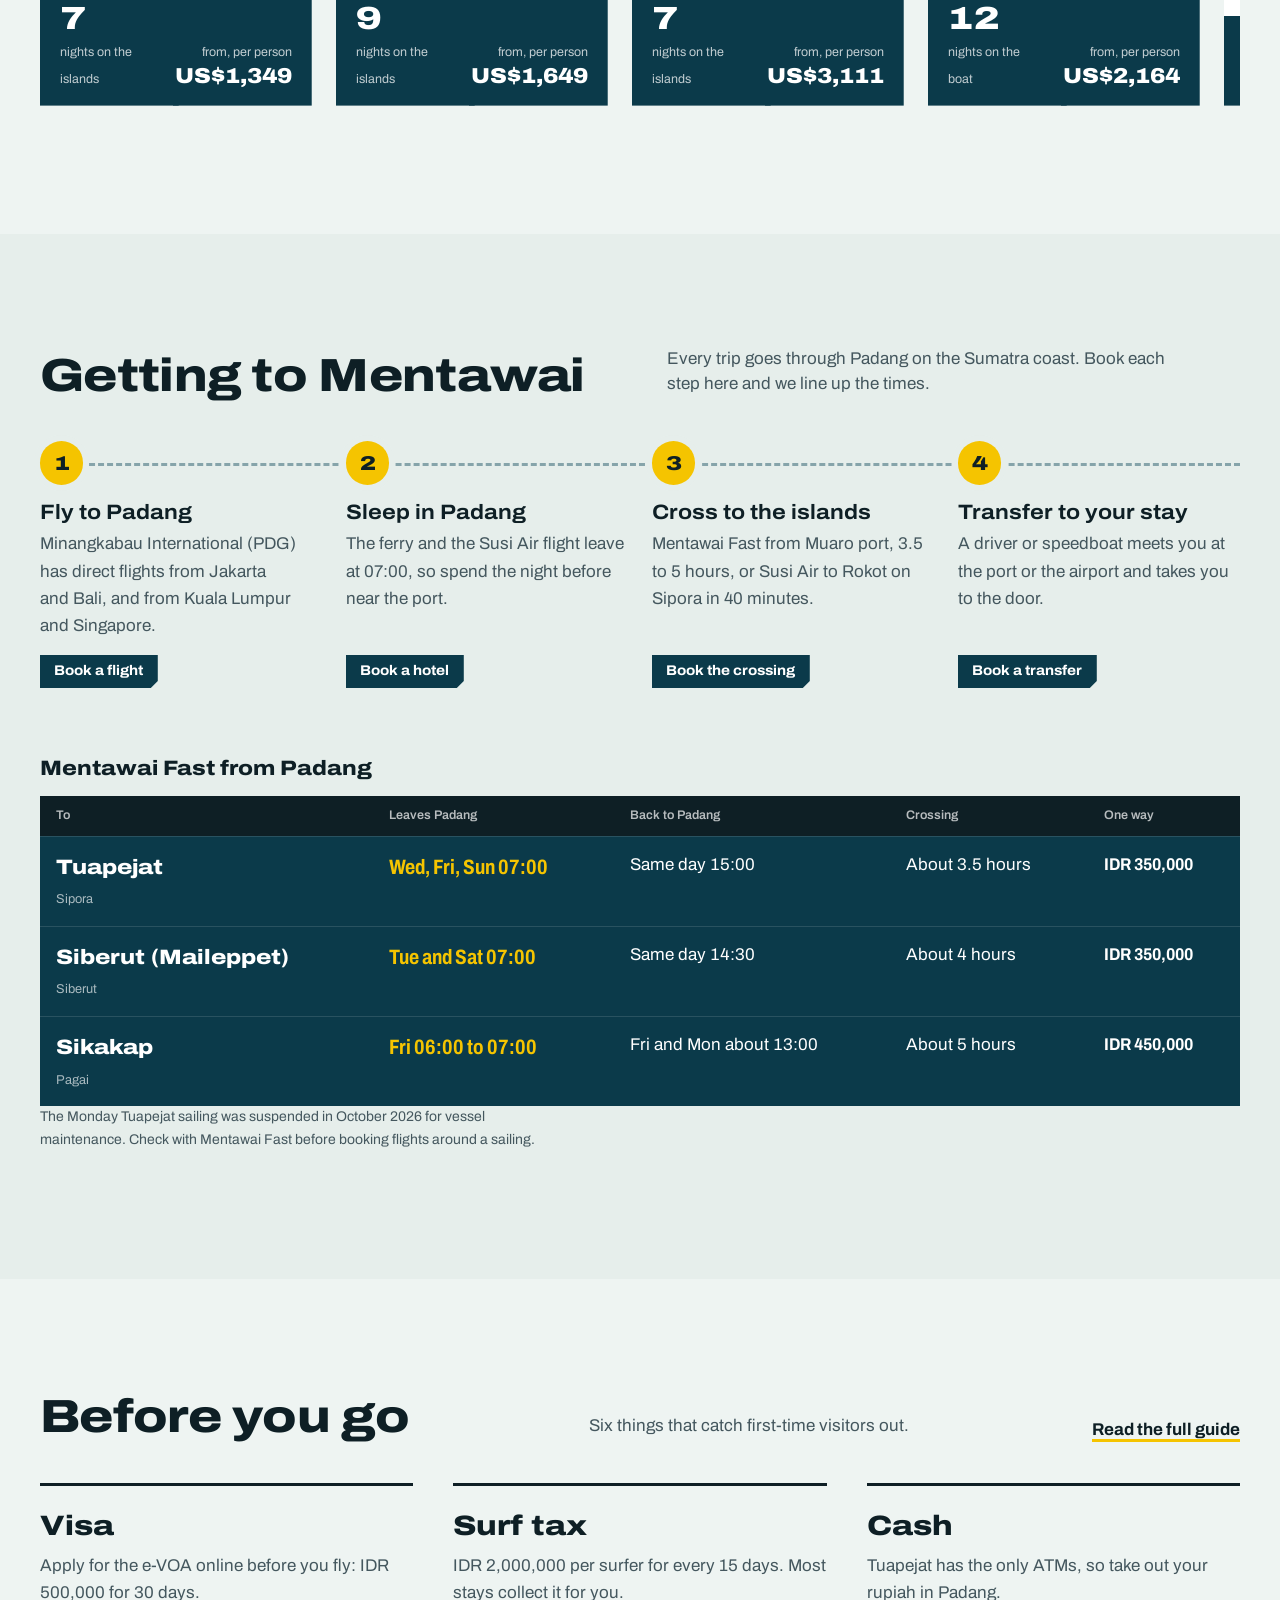
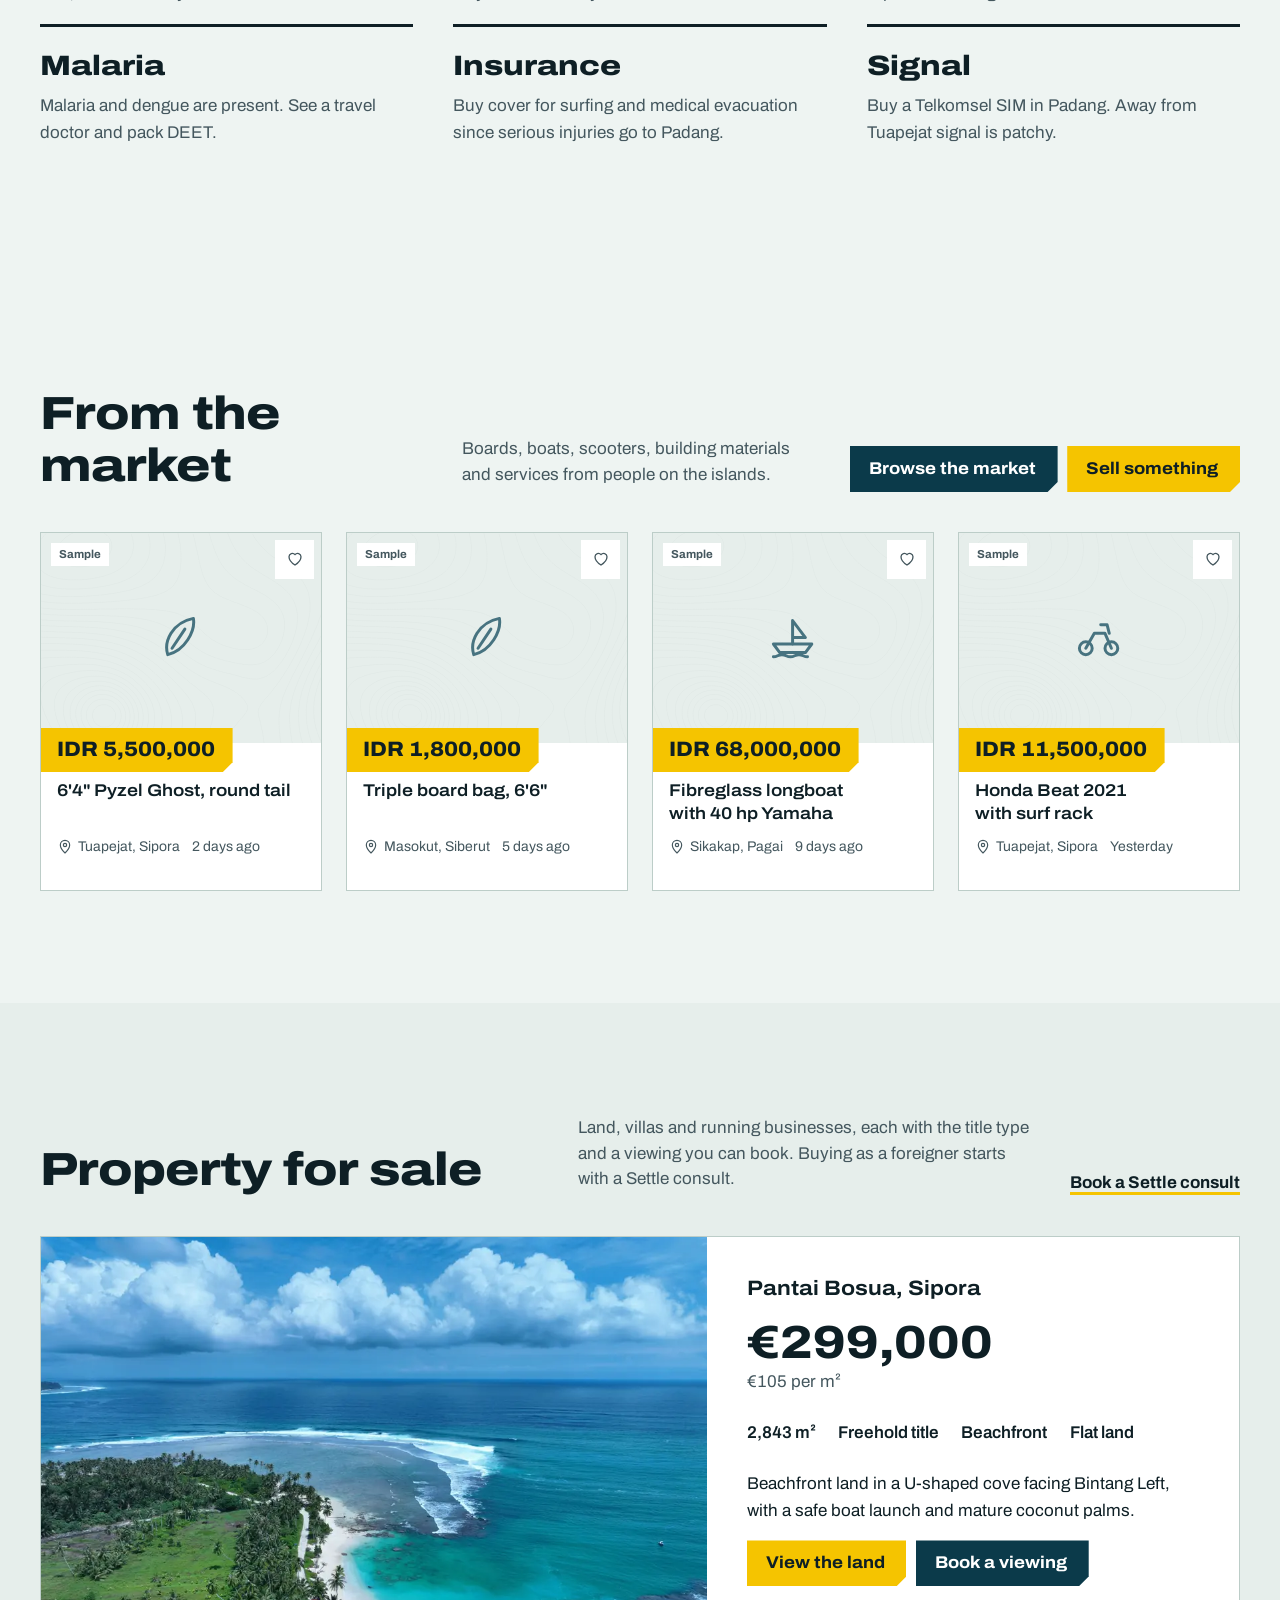
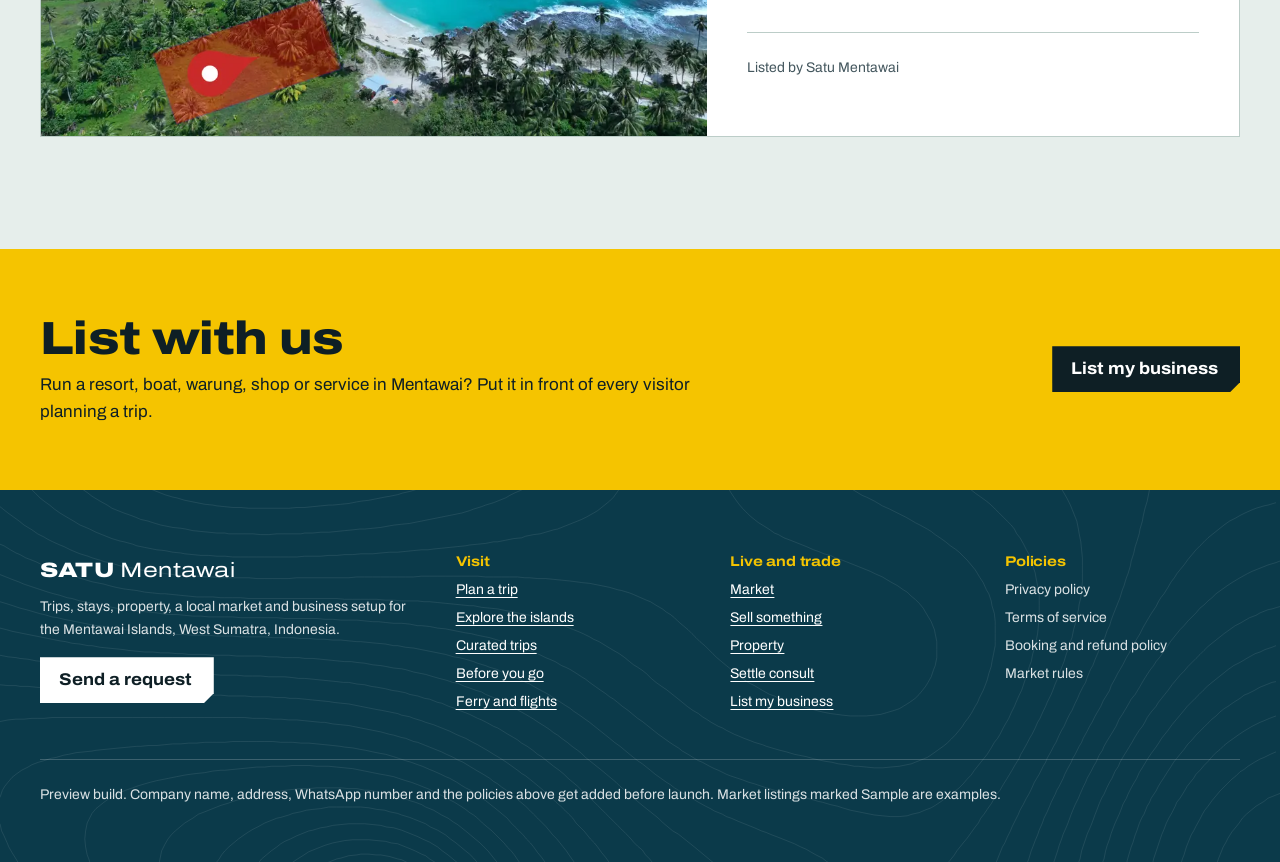
==== commit 88359753: "Make the map the front page The home page opens on the full-screen Explore map with the nearest plac" ====
--- a/index.html
+++ b/index.html
@@ -3,11 +3,11 @@
 <head>
 <meta charset="utf-8">
 <meta name="viewport" content="width=device-width, initial-scale=1">
-<title>Satu Mentawai: plan a trip to the Mentawai Islands</title>
-<meta name="description" content="Plan a trip to the Mentawai Islands from Padang, read what to sort before you go, buy and sell in the island market, and view land for sale.">
+<title>Mentawai Islands map: waves, beaches and places near you | Satu Mentawai</title>
+<meta name="description" content="A free map of the Mentawai Islands: surf breaks, beaches, waterfalls, villages, food, ATMs and clinics nearest you, with directions, live swell and a day plan. Then plan the trip, buy and sell, or view land.">
 <link rel="canonical" href="https://satumentawai.com/">
-<meta property="og:title" content="Satu Mentawai: plan a trip to the Mentawai Islands">
-<meta property="og:description" content="Plan a trip to the Mentawai Islands from Padang, read what to sort before you go, buy and sell in the island market, and view land for sale.">
+<meta property="og:title" content="Mentawai Islands map: waves, beaches and places near you | Satu Mentawai">
+<meta property="og:description" content="A free map of the Mentawai Islands: surf breaks, beaches, waterfalls, villages, food, ATMs and clinics nearest you, with directions, live swell and a day plan. Then plan the trip, buy and sell, or view land.">
 <meta property="og:image" content="img/cove-reef-1000.webp">
 <meta name="theme-color" content="#0b3a4a">
 <link rel="manifest" href="manifest.webmanifest">
@@ -15,7 +15,7 @@
 <link rel="apple-touch-icon" href="img/icon-192.png">
 <link rel="preload" href="assets/archivo.woff2" as="font" type="font/woff2" crossorigin>
 <link rel="stylesheet" href="assets/site.css">
-
+<link rel="stylesheet" href="assets/leaflet/leaflet.css">
 </head>
 <body data-page="home">
 <svg width="0" height="0" style="position:absolute" aria-hidden="true">
@@ -49,15 +49,15 @@
 </defs>
 </svg>
 <a class="skip" href="#main">Skip to content</a>
-<header class="site-header">
+<header class="site-header solid">
   <div class="wrap bar">
     <a class="logo" href="index.html">SATU <span>Mentawai</span></a>
     <nav class="nav" aria-label="Main">
-      <a href="explore.html">Explore</a>
+      <a href="index.html" aria-current="page">Explore</a>
       <a href="plan.html">Plan a trip</a>
       <a href="guide.html">Guide</a>
       <a href="market.html">Market</a>
-      <a href="index.html#property">Property</a>
+      <a href="property-pantai-bosua.html">Property</a>
     </nav>
     <a class="btn btn-line header-sell" href="sell.html">Sell</a>
     <a class="btn header-cta" href="#" data-ask>Ask Satu</a>
@@ -67,38 +67,75 @@
 </header>
 <dialog class="mobile-nav" id="mobile-nav" aria-label="Menu">
   <ul>
-    <li><a href="explore.html">Explore</a></li>
+    <li><a href="index.html">Explore</a></li>
     <li><a href="plan.html">Plan a trip</a></li>
     <li><a href="guide.html">Guide</a></li>
     <li><a href="market.html">Market</a></li>
-    <li><a href="index.html#property">Property</a></li>
+    <li><a href="property-pantai-bosua.html">Property</a></li>
     <li><a href="sell.html">Sell something</a></li>
   </ul>
   <button class="btn btn-line" type="button" data-close>Close</button>
 </dialog>
 <nav class="tabbar" aria-label="App">
-  <a href="index.html" aria-current="page"><svg class="ic"><use href="#i-home"/></svg>Home</a>
-  <a href="explore.html"><svg class="ic"><use href="#i-pin"/></svg>Explore</a>
+  <a href="index.html" aria-current="page"><svg class="ic"><use href="#i-pin"/></svg>Explore</a>
   <a href="plan.html"><svg class="ic"><use href="#i-plan"/></svg>Plan</a>
   <a href="guide.html"><svg class="ic"><use href="#i-guide"/></svg>Guide</a>
   <a href="market.html"><svg class="ic"><use href="#i-market"/></svg>Market</a>
+  <a href="property-pantai-bosua.html"><svg class="ic"><use href="#i-house"/></svg>Property</a>
 </nav>
 <main id="main">
-<section class="hero on-dark" aria-label="Satu Mentawai">
-  <div class="hero-stage">
-    <figure class="hero-photo">
-      <img src="img/cove-reef-2000.webp" srcset="img/cove-reef-1000.webp 1000w, img/cove-reef-2000.webp 2000w" sizes="100vw"
-        alt="Aerial view of a palm-lined cove on Sipora with waves breaking on the reef" width="2000" height="1499" fetchpriority="high">
-    </figure>
-    <h1 class="word word-top" aria-label="Satu Mentawai">SATU</h1>
-    <p class="word word-bottom" aria-hidden="true">MENTAWAI</p>
-    <div class="hero-panels">
-      <div class="panel"><h2>Plan</h2><p>Pick your dates and surf level and get a day-by-day trip with costs. <a href="plan.html">Plan a trip</a></p></div>
-      <div class="panel"><h2>Before you go</h2><p>Visa, surf tax, cash, malaria and the ferry days in one guide. <a href="guide.html">Read the guide</a></p></div>
-      <div class="panel"><h2>Market</h2><p>Boards, boats, scooters and services from people on the islands. <a href="market.html">Browse the market</a></p></div>
-      <div class="panel"><h2>Live here</h2><p>Pantai Bosua: 2,843 m² of beachfront land on Sipora for €299,000. <a href="property-pantai-bosua.html">View the land</a></p></div>
-    </div>
-    <p class="hero-note">Trips, stays, property and a local market for the Mentawai Islands</p>
+<section class="atlas" id="explore" aria-labelledby="atlas-title" data-sheet="peek">
+  <div class="atlas-map">
+    <div class="ex-leaflet" id="ex-map" role="region" aria-label="Map of places in the Mentawai Islands"></div>
+    <p class="map-note" id="map-note" hidden>The street map needs internet, so this shows the coastline.</p>
+    <div class="zoom">
+      <button type="button" class="cat" id="zoom-near" aria-pressed="true">Around me</button>
+      <button type="button" class="cat" id="zoom-all" aria-pressed="false">All islands</button>
+    </div>
+  </div>
+  <div class="atlas-panel" id="atlas-panel">
+    <button class="sheet-handle" type="button" id="sheet-toggle" aria-expanded="false" aria-controls="atlas-list"><span>Show the list</span></button>
+    <div class="atlas-head">
+      <h1 id="atlas-title">Explore Mentawai</h1>
+      <p class="atlas-lede">Waves, beaches, waterfalls, villages, food and the nearest ATM or clinic, nearest first, with directions and live swell. Free, no sign-up.</p>
+      <div class="locate" id="locate">
+        <button class="btn btn-sm" type="button" id="use-loc"><svg class="ic" aria-hidden="true"><use href="#i-locate"/></svg>Use my location</button>
+        <label class="locate-pick">or I'm at
+          <select class="field" id="base"></select>
+        </label>
+      </div>
+      <p class="locate-status" id="loc-status" aria-live="polite"></p>
+      <div class="cat-row" id="ex-cats" role="group" aria-label="Show"></div>
+    </div>
+    <div class="sel-card" id="ex-info" aria-live="polite" hidden></div>
+    <div class="atlas-list" id="atlas-list">
+      <p class="count" id="ex-count"></p>
+      <ol class="places" id="places"></ol>
+    </div>
+  </div>
+</section>
+
+
+<section class="section alt" id="todo" aria-labelledby="todo-title">
+  <div class="wrap">
+    <div class="section-head">
+      <div>
+        <h2 id="todo-title">Things to do</h2>
+        <p class="lede">Prices are from 2023 to 2026 visitor reports. The Satu team books any of these on WhatsApp.</p>
+      </div>
+    </div>
+    <ul class="todo" id="todo-list"></ul>
+  </div>
+</section>
+
+<section class="section tight" aria-labelledby="safe-title">
+  <div class="wrap">
+    <h2 id="safe-title" style="font-size:var(--step-2)">On the islands</h2>
+    <ul class="musts">
+      <li><strong>Earthquakes</strong><p>Ask your stay for the nearest tsunami evacuation route on arrival, and follow BMKG for official warnings.</p></li>
+      <li><strong>Reef and sea</strong><p>Sea urchins and sharp coral are common. Never touch sea snakes, and stay near the boat when snorkelling in current.</p></li>
+      <li><strong>Hospital</strong><p>RSUD Kepulauan Mentawai is near Tuapejat. Serious cases go to Padang.</p></li>
+    </ul>
   </div>
 </section>
 
@@ -207,46 +244,6 @@
   </div>
 </section>
 
-<section class="section dark on-dark" id="islands-now" aria-labelledby="now-title">
-  <div class="wrap">
-    <div class="section-head">
-      <div>
-        <h2 id="now-title">Already on the islands?</h2>
-        <p class="lede">Explore finds what's near you: waves, beaches, waterfalls, food and the closest ATM or clinic, with directions and live swell.</p>
-      </div>
-      <a class="btn" href="explore.html">Open Explore</a>
-    </div>
-    <div class="cat-row now-cats">
-      <a class="cat" href="explore.html?c=surf"><svg class="ic" aria-hidden="true"><use href="#i-wave"/></svg>Surf</a>
-      <a class="cat" href="explore.html?c=beach"><svg class="ic" aria-hidden="true"><use href="#i-sun"/></svg>Beaches</a>
-      <a class="cat" href="explore.html?c=island"><svg class="ic" aria-hidden="true"><use href="#i-island"/></svg>Islands</a>
-      <a class="cat" href="explore.html?c=nature"><svg class="ic" aria-hidden="true"><use href="#i-leaf"/></svg>Waterfalls and forest</a>
-      <a class="cat" href="explore.html?c=culture"><svg class="ic" aria-hidden="true"><use href="#i-house"/></svg>Culture</a>
-      <a class="cat" href="explore.html?c=essential"><svg class="ic" aria-hidden="true"><use href="#i-cross"/></svg>ATM, clinics, ports</a>
-    </div>
-  </div>
-</section>
-
-<section class="section alt" id="map" aria-labelledby="map-title-h">
-  <div class="wrap map-layout">
-    <div>
-      <h2 id="map-title-h">The islands</h2>
-      <p class="lede">About 70 islands sit 150 km off West Sumatra. Tap a pin to see what is there.</p>
-      <div class="layers" role="group" aria-label="Show on map">
-        <label class="toggle"><input type="checkbox" value="port" checked><span class="dot" style="background:var(--water)"></span>Ports and airports</label>
-        <label class="toggle"><input type="checkbox" value="surf" checked><span class="dot" style="background:var(--lagoon)"></span>Surf regions</label>
-        <label class="toggle"><input type="checkbox" value="prop" checked><span class="dot" style="background:var(--plot)"></span>Property</label>
-      </div>
-      <div class="map-info" id="map-info" aria-live="polite">
-        <h3>Siberut, Sipora and the Pagais</h3>
-        <p>Most visitors stay on the four main islands. Tuapejat on Sipora is the capital, with the ATMs and the busiest port.</p>
-      </div>
-      <p class="small">Pin positions are approximate.</p>
-    </div>
-    <div class="map-box"><svg class="map-svg" viewBox="0 0 810 954" role="img" aria-labelledby="map-title"><title id="map-title">Map of the Mentawai Islands with ports, surf regions and property</title><rect width="810" height="954" class="sea"/><g class="land"><path d="M59.6 136.9L58.8 134.6L55.6 135.9L54.9 135.2L53.1 125.1L59.1 120.5L63.8 107.2L65.4 107.5L67.0 104.8L68.7 93.5L72.6 91.0L75.8 75.0L76.8 46.8L80.5 45.0L84.5 39.3L90.3 37.4L94.0 34.2L97.3 33.9L104.1 39.1L125.2 38.4L134.3 32.6L147.3 30.5L155.5 26.0L160.2 20.5L165.8 21.5L165.9 32.7L164.4 33.4L164.6 30.1L162.8 27.6L161.2 32.6L164.5 34.6L169.6 31.6L170.6 29.3L172.8 30.3L174.9 36.8L173.4 39.2L178.2 47.4L177.8 56.2L179.6 56.2L180.7 58.6L178.2 60.3L171.8 50.1L169.2 49.8L168.0 54.7L175.2 65.3L176.4 75.0L174.8 76.1L176.5 78.9L178.8 78.6L178.6 83.0L181.7 84.3L179.4 86.0L182.8 86.9L181.1 85.4L181.8 84.4L181.7 83.8L183.3 83.7L182.0 81.7L183.1 81.6L187.7 88.3L198.8 96.4L197.9 103.0L201.4 113.8L209.2 120.0L212.8 127.9L211.1 130.7L208.1 130.0L208.9 131.5L207.4 133.7L210.1 134.5L209.2 135.8L214.6 137.2L215.1 135.4L217.0 136.3L218.7 141.4L222.7 144.8L224.0 150.9L222.7 149.0L221.5 149.3L222.9 152.2L216.9 152.2L221.3 158.0L217.5 158.1L216.3 160.2L217.7 161.1L217.1 159.3L218.4 160.5L218.9 159.6L221.2 160.5L220.7 162.4L222.9 163.0L222.5 161.3L224.4 161.8L223.8 159.2L226.1 158.6L231.1 168.4L230.1 174.0L232.2 177.5L233.2 184.3L236.7 187.5L237.2 190.6L240.0 190.2L239.2 192.7L237.2 191.4L238.2 193.8L234.8 193.8L238.9 196.8L239.0 193.8L241.6 192.2L244.4 193.1L246.2 196.1L244.2 201.1L248.3 197.2L250.3 197.4L253.7 204.3L258.1 209.1L259.0 212.6L256.0 213.8L256.0 215.8L257.1 215.7L256.2 218.2L259.7 223.1L257.8 223.7L255.7 221.6L249.2 220.2L242.1 212.3L239.4 212.5L251.4 228.6L259.5 233.1L260.3 235.7L263.0 235.2L264.6 241.5L267.2 240.5L268.2 237.4L271.2 241.1L271.8 246.3L267.7 249.7L273.2 251.6L273.3 253.1L268.3 254.8L269.3 255.9L267.6 258.0L269.1 262.5L272.8 261.6L276.7 270.9L280.9 273.3L287.4 271.0L291.6 267.6L292.1 270.0L302.3 283.2L297.0 281.8L299.1 284.5L295.2 286.6L299.2 285.7L298.7 287.9L300.5 287.0L303.3 289.0L301.3 291.1L297.0 292.3L298.8 294.8L297.9 296.9L300.4 305.7L306.7 313.0L300.7 315.9L302.9 324.1L297.3 324.5L297.6 322.6L292.6 319.5L292.8 312.1L289.2 310.2L289.0 304.9L285.0 300.3L285.4 296.5L277.3 279.1L272.7 278.7L272.8 282.2L269.9 285.1L271.5 286.3L274.0 283.5L275.9 284.3L283.0 293.9L284.7 297.7L282.8 300.5L280.2 294.3L277.7 292.9L278.6 297.3L284.3 305.5L283.8 310.2L286.8 317.5L284.5 320.5L292.5 332.1L291.9 334.4L286.9 334.0L284.4 340.9L281.9 340.3L279.4 336.6L259.3 334.5L250.5 337.5L248.9 343.6L239.8 344.3L238.0 346.6L236.7 346.3L235.8 343.9L230.5 343.0L202.3 328.4L185.5 316.7L153.6 298.1L148.0 285.9L135.0 275.7L139.1 270.9L139.2 264.9L128.1 247.0L127.5 241.0L106.7 214.5L103.2 206.1L85.0 179.9L72.8 166.2L67.2 157.3L68.9 153.4L67.4 148.4L56.6 136.9L59.6 136.9Z"/><path d="M804.7 291.7L789.8 277.8L787.4 272.0L788.8 268.2L786.8 264.2L786.9 255.2L781.1 243.6L782.6 235.0L779.9 231.9L774.4 230.3L773.0 231.3L769.9 224.1L760.0 213.0L764.1 210.9L768.3 205.5L767.3 203.7L759.9 202.8L759.1 200.3L764.4 196.1L771.4 195.9L769.4 194.3L769.0 191.4L766.7 191.6L766.3 187.1L760.7 189.0L759.9 188.0L760.6 185.5L762.7 186.4L764.9 182.8L763.7 180.1L761.4 180.9L760.7 179.1L762.4 175.0L753.7 165.8L744.3 165.9L734.2 161.6L720.6 147.0L717.1 148.4L716.0 151.1L710.2 153.8L708.3 150.5L706.3 152.7L702.3 151.6L704.5 139.2L708.8 139.8L710.6 145.8L713.8 145.7L713.2 144.2L714.7 143.1L714.0 143.5L713.3 143.0L714.7 142.1L712.9 140.3L714.9 137.3L711.4 136.8L709.7 134.9L712.0 134.8L711.4 128.7L713.7 126.6L709.6 124.2L708.3 126.3L705.9 125.6L701.4 122.3L702.4 119.4L700.2 119.7L700.5 118.4L697.1 120.2L696.5 118.2L694.9 118.2L696.0 116.4L694.7 113.1L696.7 110.4L694.7 106.4L691.4 110.4L690.5 109.1L686.2 112.0L685.9 115.4L683.5 115.7L685.5 112.4L688.2 109.6L690.1 103.6L689.4 101.7L687.6 102.1L688.9 99.0L692.6 99.0L692.9 97.2L695.7 100.5L697.9 98.8L695.4 93.5L691.8 90.8L689.1 81.4L695.4 76.9L697.6 78.3L697.9 81.5L701.1 77.8L701.2 79.3L705.2 80.9L707.0 75.0L706.0 73.0L703.9 73.1L706.1 71.5L706.0 68.1L702.8 67.2L701.5 64.5L696.7 69.5L694.1 68.5L698.7 57.2L697.0 57.1L697.5 54.8L695.7 51.6L689.3 56.0L688.9 51.7L686.7 50.2L687.3 45.5L683.1 42.8L683.7 41.5L683.7 42.0L686.0 42.0L684.2 40.3L685.0 38.4L683.8 26.1L681.1 20.5L681.2 19.1L683.7 19.7L685.1 18.3L683.7 14.5L683.7 18.3L681.3 18.3L681.6 14.2L675.1 0.5L674.5 0.0L810.0 0.0L810.0 301.6L804.7 291.7Z"/><path d="M725.5 887.3L724.9 890.4L727.3 894.8L723.2 893.2L722.5 895.7L727.9 895.9L725.5 898.9L717.3 898.7L713.0 893.0L709.3 890.7L708.2 885.0L695.0 877.6L693.9 870.0L695.7 868.2L694.6 866.1L686.1 862.1L679.7 863.5L678.1 861.3L679.3 857.7L675.5 856.4L676.5 853.8L675.2 848.9L677.4 849.2L684.0 857.0L686.5 857.7L691.2 856.0L687.0 854.0L685.2 850.4L680.1 847.0L680.9 842.8L678.8 842.5L675.8 838.3L675.7 835.0L680.8 832.6L678.7 830.6L679.5 825.4L677.6 825.0L678.0 821.8L674.5 819.8L674.5 817.1L671.2 817.2L669.1 815.3L670.8 812.4L669.7 809.6L662.9 803.1L655.3 802.4L655.0 806.2L653.4 806.9L647.4 803.4L647.3 800.6L652.8 798.6L651.9 796.0L648.8 797.2L647.2 795.8L650.7 793.9L649.9 791.3L647.2 789.7L641.9 794.8L640.1 788.8L641.6 787.6L638.4 787.3L637.2 784.9L638.4 782.2L635.1 782.1L635.0 778.9L632.5 778.0L630.7 772.8L628.5 773.3L625.9 770.9L627.0 763.7L623.1 760.7L623.9 758.1L627.6 757.8L628.3 755.6L627.1 754.1L630.6 752.5L631.1 750.1L626.8 740.2L629.1 735.7L628.5 727.6L626.4 721.3L622.8 717.4L624.8 715.2L624.5 711.0L621.4 707.0L622.3 701.3L626.2 698.8L627.3 698.7L627.2 700.6L629.7 699.6L629.9 697.8L635.9 696.9L637.9 698.0L638.6 696.1L643.1 696.2L645.4 700.2L644.8 702.0L648.9 702.3L648.6 704.4L647.1 704.3L649.5 704.8L648.4 707.2L651.0 707.7L655.6 714.7L654.5 717.6L657.6 717.2L657.2 719.3L660.7 718.0L660.6 721.6L664.2 720.8L669.9 728.8L676.6 731.4L680.6 735.7L685.4 738.0L687.0 742.4L695.1 749.7L699.7 758.6L709.2 764.7L708.3 766.9L715.2 774.1L715.1 776.1L727.7 781.1L725.3 786.3L720.3 782.1L719.3 781.7L719.1 783.1L721.4 787.1L720.8 790.3L723.2 792.7L724.7 792.2L725.5 788.4L727.0 790.6L727.3 798.2L725.0 800.5L723.8 810.1L724.8 812.8L722.9 813.2L722.8 815.4L723.7 818.5L728.2 819.9L727.9 825.6L722.6 827.4L720.0 826.6L716.3 828.7L711.9 825.5L710.6 830.7L708.8 829.1L702.5 830.4L699.6 828.5L697.8 830.2L699.3 832.1L696.3 831.0L693.6 833.4L687.4 832.7L690.2 836.0L694.4 835.0L701.9 837.9L704.3 843.8L705.9 843.9L703.3 845.8L699.4 845.1L698.5 842.8L693.1 838.9L699.0 845.4L697.8 845.5L699.9 849.9L699.4 846.2L703.8 846.8L704.2 852.1L700.5 851.0L701.4 852.9L701.0 855.1L704.2 856.7L707.8 863.9L712.8 867.2L714.0 875.0L718.8 876.9L722.9 885.0L725.5 887.3Z"/><path d="M620.5 698.3L609.0 705.0L608.8 710.6L611.4 715.1L610.3 716.6L606.6 713.8L605.3 715.6L603.1 714.3L596.6 716.0L591.7 712.6L589.9 714.5L587.3 713.3L588.3 717.1L585.0 717.2L579.2 708.2L576.3 707.6L572.5 710.1L573.1 720.7L570.3 718.3L565.2 720.3L558.2 715.1L557.5 712.2L560.8 713.3L563.6 712.3L564.6 706.2L561.9 704.9L561.5 702.6L556.2 700.0L554.9 697.8L556.6 694.1L552.1 692.2L553.8 690.8L556.7 691.8L554.5 689.6L557.7 687.4L556.9 684.7L558.5 682.2L562.9 681.1L560.2 677.8L562.4 675.8L559.7 673.0L558.3 665.1L559.3 663.7L561.5 664.2L562.6 660.2L560.4 654.2L556.6 651.5L553.9 643.4L549.5 641.0L550.4 638.6L552.3 639.4L554.1 637.7L554.1 632.7L552.0 628.7L546.3 625.0L543.5 619.3L549.1 618.6L547.5 612.5L548.9 609.0L547.8 605.9L549.3 604.4L547.7 599.4L548.5 597.6L557.4 595.1L568.3 603.7L576.0 615.6L584.0 622.9L590.7 626.8L593.9 625.8L604.8 639.0L611.3 644.0L620.9 647.9L638.3 684.7L636.7 685.3L636.5 693.4L634.1 694.5L629.6 693.2L628.3 696.2L620.5 698.3Z"/><path d="M484.4 547.0L482.5 544.2L483.3 541.9L479.9 537.8L474.9 536.7L466.1 539.1L463.5 538.2L460.7 534.0L453.9 532.1L452.5 526.2L449.7 525.2L447.8 522.5L444.4 522.0L444.1 520.3L440.1 517.9L429.3 515.3L425.8 518.5L424.5 517.8L425.4 515.3L423.3 512.3L419.4 519.5L414.2 516.2L413.2 507.5L417.6 505.2L417.4 502.6L415.5 501.2L411.3 505.0L411.2 499.3L413.2 496.4L409.9 494.1L408.4 494.6L405.0 502.4L403.8 497.9L404.7 495.9L396.3 489.3L395.1 483.0L391.1 478.8L388.2 469.4L391.5 465.7L402.0 469.5L404.2 467.5L400.6 460.3L401.9 458.9L398.2 456.1L396.5 452.2L394.7 440.9L394.8 439.6L401.8 436.8L398.3 431.6L400.5 429.0L407.0 426.3L409.6 423.1L411.7 424.8L409.6 425.7L408.4 428.4L413.4 424.0L415.0 425.6L423.4 424.4L422.4 427.0L419.8 426.3L419.8 428.3L427.4 426.3L429.1 428.1L427.1 429.6L429.5 431.4L432.7 431.2L433.8 433.9L436.6 434.8L438.8 437.8L447.0 441.1L447.5 444.8L450.7 444.6L454.2 469.2L456.0 470.9L455.4 474.2L459.4 477.3L457.5 479.7L460.3 482.1L462.1 482.4L461.7 480.8L463.0 481.5L461.7 485.2L464.0 490.1L466.3 490.9L467.5 496.2L478.9 505.9L478.8 509.7L480.6 511.9L480.2 514.3L479.1 514.1L480.5 517.7L479.4 519.0L481.8 519.8L485.8 518.1L490.8 521.1L490.4 523.8L493.8 524.2L498.4 533.0L502.6 534.9L501.7 539.2L504.2 542.2L506.3 549.5L508.0 550.3L508.2 558.4L504.4 558.8L501.6 556.8L499.5 545.2L496.4 544.5L494.0 546.9L492.3 545.4L490.2 547.3L484.4 547.0Z"/><path d="M284.6 358.2L288.6 355.5L289.4 352.6L295.0 346.9L293.9 342.6L289.6 338.5L301.9 343.9L302.4 345.2L300.9 344.8L303.8 354.1L300.7 356.5L292.9 356.1L291.3 358.1L285.7 360.1L284.6 358.2Z"/><path d="M740.4 834.1L739.2 834.3L741.4 835.2L741.1 838.7L749.7 846.3L744.0 844.7L741.5 846.9L739.5 846.3L735.2 840.8L734.1 836.8L732.5 836.0L734.1 834.0L732.7 830.6L734.1 825.4L736.7 825.5L738.5 827.4L739.1 832.5L740.4 834.1Z"/><path d="M462.7 548.1L464.3 549.6L463.0 552.2L465.9 549.5L467.4 552.7L463.2 555.9L461.5 551.1L457.6 552.2L453.7 548.9L454.0 543.6L459.5 543.0L463.9 547.1L462.7 548.1Z"/><path d="M699.5 121.4L697.7 127.7L695.4 128.1L695.4 129.3L698.0 129.6L700.1 127.8L699.6 126.3L701.4 126.6L702.5 133.3L700.8 136.5L698.6 134.4L694.4 135.8L693.6 134.3L695.3 122.3L699.5 121.4Z"/><path d="M789.0 943.1L794.5 944.2L798.6 947.2L801.7 946.8L801.9 948.5L799.3 950.9L790.3 949.6L786.9 947.6L787.1 944.1L789.0 943.1Z"/><path d="M310.1 386.5L308.9 388.4L303.2 387.4L301.8 381.3L302.8 378.1L306.3 378.2L305.7 379.7L308.6 383.2L310.1 386.5Z"/><path d="M411.3 411.7L411.0 410.3L410.4 412.0L409.3 411.4L405.7 404.5L406.2 402.7L411.7 404.8L416.0 410.4L416.0 412.8L411.3 411.7Z"/><path d="M398.8 421.7L395.0 416.8L399.3 414.6L403.4 416.4L405.2 420.8L404.4 421.6L405.5 421.6L405.7 422.2L398.8 421.7Z"/><path d="M629.4 798.3L627.2 798.5L627.6 800.9L625.9 802.2L623.1 800.9L619.6 795.5L621.0 793.5L627.0 795.1L629.4 798.3Z"/><path d="M303.7 308.2L300.7 305.7L299.4 299.0L303.1 301.2L306.0 306.0L303.7 307.7L303.7 308.2Z"/><path d="M611.1 724.8L606.2 723.1L605.5 721.2L610.5 719.1L612.4 720.4L612.7 723.9L611.1 724.8Z"/><path d="M680.7 121.8L680.0 130.3L675.9 128.0L678.5 122.2L680.7 121.8Z"/><path d="M301.1 292.8L303.1 294.6L303.7 298.6L307.5 300.9L304.7 301.5L300.4 298.4L301.1 292.8Z"/><path d="M670.4 824.0L668.8 824.6L664.6 818.0L668.2 818.0L670.5 820.6L670.4 824.0Z"/><path d="M611.9 783.1L610.7 780.2L611.2 776.6L614.6 778.2L613.7 783.4L611.9 783.1Z"/><path d="M679.3 880.2L677.6 877.9L678.1 876.0L681.6 876.7L683.7 878.8L683.1 880.2L679.3 880.2Z"/><path d="M405.7 415.0L402.8 411.3L403.3 413.8L400.9 413.7L401.5 411.3L403.8 409.8L406.1 410.7L406.4 413.4L405.7 415.0Z"/><path d="M705.5 856.9L703.8 853.7L708.1 854.4L709.8 858.2L708.7 858.8L705.5 856.9Z"/><path d="M309.9 357.9L313.2 360.3L311.4 362.0L306.9 361.6L309.9 357.9Z"/><path d="M238.3 182.7L239.1 184.3L238.4 181.4L242.1 184.1L241.6 186.1L237.6 185.4L238.3 182.7Z"/><path d="M724.9 853.9L718.6 847.8L722.7 848.6L724.3 851.5L724.9 853.9Z"/><path d="M730.0 852.4L729.9 849.5L733.0 852.2L733.8 855.6L730.0 852.4Z"/><path d="M301.4 368.1L302.3 370.2L298.9 370.5L297.0 368.3L301.4 368.1Z"/><path d="M616.1 730.6L616.7 728.0L619.2 729.4L619.2 732.4L616.1 730.6Z"/><path d="M734.9 194.7L734.9 197.4L733.6 197.4L732.0 193.6L732.9 192.9L734.9 194.7Z"/><path d="M714.9 870.8L714.1 866.1L716.2 867.9L717.0 870.9L714.9 870.8Z"/><path d="M761.5 871.4L762.6 867.0L764.0 872.4L763.1 873.2L761.5 871.4Z"/><path d="M552.5 696.2L549.3 697.6L550.1 694.7L552.7 693.5L552.5 696.2Z"/><path d="M393.9 490.5L393.4 494.2L391.2 492.9L392.0 490.3L393.9 490.5Z"/><path d="M225.4 365.0L229.4 363.6L231.9 364.5L228.1 365.9L225.4 365.0Z"/><path d="M744.5 860.7L745.8 858.6L747.1 861.7L746.2 863.2L744.5 860.7Z"/><path d="M622.0 711.6L620.0 712.9L618.8 711.0L620.4 709.6L622.0 711.6Z"/><path d="M622.4 736.3L620.7 734.4L623.3 732.9L623.4 735.6L622.4 736.3Z"/><path d="M390.9 460.2L392.3 461.2L388.2 462.1L388.3 460.2L390.9 460.2Z"/><path d="M664.5 851.1L664.6 848.7L666.5 849.2L666.8 851.5L664.5 851.1Z"/><path d="M551.3 684.5L552.4 683.2L553.9 685.2L551.7 686.7L551.3 684.5Z"/><path d="M617.1 707.2L619.6 706.1L618.8 709.6L617.9 709.2L617.1 707.2Z"/><path d="M213.3 345.5L214.2 343.9L215.9 344.7L215.3 347.1L213.3 345.5Z"/><path d="M291.3 314.6L290.8 314.9L288.6 311.4L291.1 312.0L291.3 314.6Z"/><path d="M729.8 169.3L728.8 172.8L727.8 170.8L728.5 168.7L729.8 169.3Z"/><path d="M250.4 353.8L252.2 356.5L250.1 356.1L248.8 354.7L250.4 353.8Z"/><path d="M727.1 803.9L727.8 806.1L725.5 805.3L725.5 803.2L727.1 803.9Z"/><path d="M181.2 75.5L182.0 75.3L183.5 79.0L181.7 77.9L181.2 75.5Z"/><path d="M677.5 106.2L678.7 106.3L675.7 109.0L675.9 106.9L677.5 106.2Z"/><path d="M685.8 100.1L684.2 102.0L684.4 98.9L685.5 98.6L685.8 100.1Z"/><path d="M616.2 776.5L619.1 777.6L618.3 778.5L616.2 777.9L616.2 776.5Z"/><path d="M684.3 852.8L685.2 854.6L683.7 854.9L682.9 852.9L684.3 852.8Z"/><path d="M465.3 547.7L467.6 547.0L466.8 548.5L465.3 548.9L465.3 547.7Z"/></g><g class="island-labels"><text x="180" y="191">Siberut</text><text x="398" y="477">Sipora</text><text x="601" y="616">North Pagai</text><text x="659" y="803">South Pagai</text><text x="745" y="144">Sumatra</text></g><path class="route" data-layer="port" d="M688 40 Q509 232 410 425"/><path class="route" data-layer="port" d="M688 40 Q441 155 274 270"/><path class="route" data-layer="port" d="M688 40 Q622 367 637 695"/><g class="pin pin-port" data-layer="port" transform="translate(688 40)"><circle r="8"/><text x="-16" y="-2" text-anchor="end" class="pin-name">Padang</text><text x="-16" y="17" text-anchor="end" class="pin-sub">Muaro port and PDG airport</text></g><g class="pin pin-port" data-layer="port" transform="translate(410 425)"><circle r="8"/><text x="-16" y="-2" text-anchor="end" class="pin-name">Tuapejat</text><text x="-16" y="17" text-anchor="end" class="pin-sub">Fast ferry port, Sipora</text></g><g class="pin pin-port" data-layer="port" transform="translate(274 270)"><circle r="8"/><text x="-16" y="-2" text-anchor="end" class="pin-name">Muara Siberut</text><text x="-16" y="17" text-anchor="end" class="pin-sub">Ferry port, Siberut</text></g><g class="pin pin-port" data-layer="port" transform="translate(637 695)"><circle r="8"/><text x="16" y="-2" text-anchor="start" class="pin-name">Sikakap</text><text x="16" y="17" text-anchor="start" class="pin-sub">Ferry port, Pagai</text></g><g class="pin pin-port" data-layer="port" transform="translate(454 450)"><circle r="8"/><text x="16" y="-2" text-anchor="start" class="pin-name">Rokot Airport</text><text x="16" y="17" text-anchor="start" class="pin-sub">40 min flight from Padang</text></g><g class="pin pin-surf" data-layer="surf" transform="translate(317 353)"><circle r="8"/><text x="-16" y="-2" text-anchor="end" class="pin-name">Playgrounds</text><text x="-16" y="17" text-anchor="end" class="pin-sub">Surf region, north</text></g><g class="pin pin-surf" data-layer="surf" transform="translate(508 551)"><circle r="8"/><text x="16" y="-2" text-anchor="start" class="pin-name">Sipora breaks</text><text x="16" y="17" text-anchor="start" class="pin-sub">Bintang and Lances</text></g><g class="pin pin-surf" data-layer="surf" transform="translate(551 641)"><circle r="8"/><text x="-16" y="-2" text-anchor="end" class="pin-name">Pagai breaks</text><text x="-16" y="17" text-anchor="end" class="pin-sub">Surf region, south</text></g><g class="pin pin-prop" data-layer="prop" transform="translate(486 533)"><circle r="8"/><text x="-16" y="-2" text-anchor="end" class="pin-name">Pantai Bosua</text><text x="-16" y="17" text-anchor="end" class="pin-sub">Beachfront land, €299,000</text></g></svg></div>
-  </div>
-</section>
-
 <section class="section" id="market" aria-labelledby="market-title">
   <div class="wrap">
     <div class="section-head">
@@ -302,6 +299,22 @@
 </section>
 </main>
 
+
+<button class="day-bar" type="button" id="day-bar" hidden><span id="day-count"></span> <span class="day-open">Open my day</span></button>
+
+<dialog id="day" aria-labelledby="day-title">
+  <div class="dlg-head"><h2 id="day-title">My day</h2><button class="dlg-close" type="button" data-close>Close</button></div>
+  <div class="req-form">
+    <ol class="day-list" id="day-list"></ol>
+    <p class="small" id="day-total"></p>
+    <div class="actions">
+      <a class="btn" href="#" id="day-route" target="_blank" rel="noopener">Route in Google Maps</a>
+      <a class="btn btn-line" href="#" data-request="Boat taxi" id="day-book">Book a boat or driver</a>
+      <button class="link-btn" type="button" id="day-clear">Clear the day</button>
+    </div>
+  </div>
+</dialog>
+
 <footer class="site-footer on-dark">
   <div class="wrap">
     <div class="cols">
@@ -314,11 +327,10 @@
         <h2 class="foot-h">Visit</h2>
         <ul>
           <li><a href="plan.html">Plan a trip</a></li>
-          <li><a href="explore.html">Explore the islands</a></li>
+          <li><a href="index.html">Explore the islands</a></li>
           <li><a href="plan.html#trips">Curated trips</a></li>
           <li><a href="guide.html">Before you go</a></li>
           <li><a href="guide.html#getting-there">Ferry and flights</a></li>
-          <li><a href="index.html#map">Island map</a></li>
         </ul>
       </div>
       <div>
@@ -404,6 +416,10 @@
 </dialog>
 <script src="assets/data.js" defer></script>
 <script src="assets/site.js" defer></script>
+<script src="assets/leaflet/leaflet.js" defer></script>
+<script src="assets/land.js" defer></script>
+<script src="assets/places.js" defer></script>
+<script src="assets/explore.js" defer></script>
 <script src="assets/home.js" defer></script>
 </body>
 </html>
--- a/assets/site.css
+++ b/assets/site.css
@@ -642,3 +642,47 @@
 .now-cats { flex-wrap: wrap; overflow: visible; }
 .now-cats .cat { text-decoration: none; background: transparent; color: #fff; border-color: rgba(255,255,255,.4); }
 .now-cats .cat:hover { background: #fff; color: var(--ink); }
+
+/* Home: the map is the front page, with the place list in a panel over it */
+.atlas { position: relative; height: 100svh; min-height: 34rem; padding-top: 4.25rem; box-sizing: border-box; }
+.atlas-map { position: relative; height: 100%; isolation: isolate; }
+.atlas .ex-leaflet.leaflet-container { height: 100%; min-height: 0; }
+.atlas .map-note { left: auto; right: .6rem; bottom: auto; top: 3.4rem; max-width: 17rem; }
+.atlas-panel { position: absolute; z-index: 2; top: calc(4.25rem + 1rem); bottom: 1rem; left: max(1.25rem, calc((100vw - var(--wrap)) / 2)); width: 27rem;
+  overflow-y: auto; overscroll-behavior: contain; background: var(--paper); border: 1px solid var(--line); box-shadow: 0 2px 10px rgba(14,31,37,.18); padding: 1.4rem 1.25rem 1.25rem; }
+.atlas-head h1 { margin: 0 0 .5rem; font-size: clamp(2rem, 3vw, 2.7rem); font-weight: 880; font-stretch: 125%; line-height: .9; letter-spacing: -0.01em; text-transform: uppercase; color: var(--water); }
+.atlas-lede { margin: 0 0 1rem; color: var(--ink-2); font-size: var(--step--1); text-wrap: pretty; }
+.atlas .locate { margin-top: 0; gap: .6rem .8rem; }
+.atlas .locate-pick { color: var(--ink-2); font-size: var(--step--1); }
+.atlas .locate-pick .field { min-width: 0; width: 11rem; padding-block: .4rem; }
+.atlas .locate-status { color: var(--lagoon); min-height: 0; margin: .5rem 0 .2rem; font-size: var(--step--1); }
+.atlas .cat-row { margin: .6rem -1.25rem 0; padding: 0 1.25rem .5rem; scrollbar-width: thin; }
+.atlas .count { font-size: var(--step--1); margin: .4rem 0 .6rem; }
+.atlas .place { grid-template-columns: 2.5rem minmax(0, 1fr); gap: .8rem; padding: .9rem; }
+.atlas .place-ic { width: 2.5rem; height: 2.5rem; }
+.atlas .place h3 { font-size: var(--step-0); font-stretch: 112%; }
+.atlas .place-desc { font-size: var(--step--1); }
+.sheet-handle { display: none; }
+.sel-card { display: none; }
+@media (max-width: 920px) {
+  .atlas { height: calc(100svh - var(--tabbar) - 2.5rem); min-height: 30rem; }
+  .atlas-panel { top: auto; left: 0; right: 0; bottom: 0; width: auto; max-height: 52%; border-width: 1px 0 0; box-shadow: 0 -2px 10px rgba(14,31,37,.18); padding: 0 1rem 1rem; transition: max-height .25s ease; }
+  .atlas[data-sheet="open"] .atlas-panel { max-height: calc(100% - 4.25rem - .75rem); }
+  .atlas[data-sheet="peek"] .atlas-list, .atlas[data-sheet="peek"] .atlas-lede { display: none; }
+  .atlas[data-sheet="peek"] .atlas-panel { overflow: hidden; }
+  .sheet-handle { display: grid; place-items: center; position: sticky; top: 0; z-index: 1; width: calc(100% + 2rem); margin: 0 -1rem .3rem; padding: .55rem 0 .45rem; border: 0; background: var(--paper); font: inherit; font-size: .75rem; font-weight: 700; color: var(--ink-2); cursor: pointer; touch-action: none; }
+  .sheet-handle::before { content: ""; width: 2.6rem; height: 4px; margin-bottom: .3rem; background: var(--line); }
+  .atlas-head h1 { font-size: 1.5rem; margin-bottom: .6rem; }
+  .atlas .locate { flex-wrap: nowrap; }
+  .atlas .locate-pick { font-size: 0; gap: 0; flex: 1; }
+  .atlas .locate-pick .field { width: 100%; font-size: var(--step--1); }
+  .atlas.has-sel[data-sheet="peek"] .atlas-head { display: none; }
+  .atlas.has-sel[data-sheet="peek"] .sel-card { margin-top: 0; padding-top: 0; border-top: 0; }
+  .atlas .cat-row { margin-inline: -1rem; padding-inline: 1rem; }
+  .sel-card:not([hidden]) { display: block; margin-top: .5rem; padding-top: .7rem; border-top: 1px solid var(--line); }
+  .sel-card h3 { margin: 0 0 .2rem; font-size: var(--step-1); font-stretch: 112%; }
+  .sel-card .small { margin: 0 0 .6rem; }
+  .atlas .map-note { right: auto; left: .6rem; bottom: auto; top: 2.2rem; max-width: 55%; }
+  .atlas .leaflet-control-zoom { display: none; }
+}
+@media (prefers-reduced-motion: reduce) { .atlas-panel { transition: none; } }
--- a/assets/leaflet/leaflet.css
+++ b/assets/leaflet/leaflet.css
@@ -0,0 +1,661 @@
+/* required styles */
+
+.leaflet-pane,
+.leaflet-tile,
+.leaflet-marker-icon,
+.leaflet-marker-shadow,
+.leaflet-tile-container,
+.leaflet-pane > svg,
+.leaflet-pane > canvas,
+.leaflet-zoom-box,
+.leaflet-image-layer,
+.leaflet-layer {
+	position: absolute;
+	left: 0;
+	top: 0;
+	}
+.leaflet-container {
+	overflow: hidden;
+	}
+.leaflet-tile,
+.leaflet-marker-icon,
+.leaflet-marker-shadow {
+	-webkit-user-select: none;
+	   -moz-user-select: none;
+	        user-select: none;
+	  -webkit-user-drag: none;
+	}
+/* Prevents IE11 from highlighting tiles in blue */
+.leaflet-tile::selection {
+	background: transparent;
+}
+/* Safari renders non-retina tile on retina better with this, but Chrome is worse */
+.leaflet-safari .leaflet-tile {
+	image-rendering: -webkit-optimize-contrast;
+	}
+/* hack that prevents hw layers "stretching" when loading new tiles */
+.leaflet-safari .leaflet-tile-container {
+	width: 1600px;
+	height: 1600px;
+	-webkit-transform-origin: 0 0;
+	}
+.leaflet-marker-icon,
+.leaflet-marker-shadow {
+	display: block;
+	}
+/* .leaflet-container svg: reset svg max-width decleration shipped in Joomla! (joomla.org) 3.x */
+/* .leaflet-container img: map is broken in FF if you have max-width: 100% on tiles */
+.leaflet-container .leaflet-overlay-pane svg {
+	max-width: none !important;
+	max-height: none !important;
+	}
+.leaflet-container .leaflet-marker-pane img,
+.leaflet-container .leaflet-shadow-pane img,
+.leaflet-container .leaflet-tile-pane img,
+.leaflet-container img.leaflet-image-layer,
+.leaflet-container .leaflet-tile {
+	max-width: none !important;
+	max-height: none !important;
+	width: auto;
+	padding: 0;
+	}
+
+.leaflet-container img.leaflet-tile {
+	/* See: https://bugs.chromium.org/p/chromium/issues/detail?id=600120 */
+	mix-blend-mode: plus-lighter;
+}
+
+.leaflet-container.leaflet-touch-zoom {
+	-ms-touch-action: pan-x pan-y;
+	touch-action: pan-x pan-y;
+	}
+.leaflet-container.leaflet-touch-drag {
+	-ms-touch-action: pinch-zoom;
+	/* Fallback for FF which doesn't support pinch-zoom */
+	touch-action: none;
+	touch-action: pinch-zoom;
+}
+.leaflet-container.leaflet-touch-drag.leaflet-touch-zoom {
+	-ms-touch-action: none;
+	touch-action: none;
+}
+.leaflet-container {
+	-webkit-tap-highlight-color: transparent;
+}
+.leaflet-container a {
+	-webkit-tap-highlight-color: rgba(51, 181, 229, 0.4);
+}
+.leaflet-tile {
+	filter: inherit;
+	visibility: hidden;
+	}
+.leaflet-tile-loaded {
+	visibility: inherit;
+	}
+.leaflet-zoom-box {
+	width: 0;
+	height: 0;
+	-moz-box-sizing: border-box;
+	     box-sizing: border-box;
+	z-index: 800;
+	}
+/* workaround for https://bugzilla.mozilla.org/show_bug.cgi?id=888319 */
+.leaflet-overlay-pane svg {
+	-moz-user-select: none;
+	}
+
+.leaflet-pane         { z-index: 400; }
+
+.leaflet-tile-pane    { z-index: 200; }
+.leaflet-overlay-pane { z-index: 400; }
+.leaflet-shadow-pane  { z-index: 500; }
+.leaflet-marker-pane  { z-index: 600; }
+.leaflet-tooltip-pane   { z-index: 650; }
+.leaflet-popup-pane   { z-index: 700; }
+
+.leaflet-map-pane canvas { z-index: 100; }
+.leaflet-map-pane svg    { z-index: 200; }
+
+.leaflet-vml-shape {
+	width: 1px;
+	height: 1px;
+	}
+.lvml {
+	behavior: url(#default#VML);
+	display: inline-block;
+	position: absolute;
+	}
+
+
+/* control positioning */
+
+.leaflet-control {
+	position: relative;
+	z-index: 800;
+	pointer-events: visiblePainted; /* IE 9-10 doesn't have auto */
+	pointer-events: auto;
+	}
+.leaflet-top,
+.leaflet-bottom {
+	position: absolute;
+	z-index: 1000;
+	pointer-events: none;
+	}
+.leaflet-top {
+	top: 0;
+	}
+.leaflet-right {
+	right: 0;
+	}
+.leaflet-bottom {
+	bottom: 0;
+	}
+.leaflet-left {
+	left: 0;
+	}
+.leaflet-control {
+	float: left;
+	clear: both;
+	}
+.leaflet-right .leaflet-control {
+	float: right;
+	}
+.leaflet-top .leaflet-control {
+	margin-top: 10px;
+	}
+.leaflet-bottom .leaflet-control {
+	margin-bottom: 10px;
+	}
+.leaflet-left .leaflet-control {
+	margin-left: 10px;
+	}
+.leaflet-right .leaflet-control {
+	margin-right: 10px;
+	}
+
+
+/* zoom and fade animations */
+
+.leaflet-fade-anim .leaflet-popup {
+	opacity: 0;
+	-webkit-transition: opacity 0.2s linear;
+	   -moz-transition: opacity 0.2s linear;
+	        transition: opacity 0.2s linear;
+	}
+.leaflet-fade-anim .leaflet-map-pane .leaflet-popup {
+	opacity: 1;
+	}
+.leaflet-zoom-animated {
+	-webkit-transform-origin: 0 0;
+	    -ms-transform-origin: 0 0;
+	        transform-origin: 0 0;
+	}
+svg.leaflet-zoom-animated {
+	will-change: transform;
+}
+
+.leaflet-zoom-anim .leaflet-zoom-animated {
+	-webkit-transition: -webkit-transform 0.25s cubic-bezier(0,0,0.25,1);
+	   -moz-transition:    -moz-transform 0.25s cubic-bezier(0,0,0.25,1);
+	        transition:         transform 0.25s cubic-bezier(0,0,0.25,1);
+	}
+.leaflet-zoom-anim .leaflet-tile,
+.leaflet-pan-anim .leaflet-tile {
+	-webkit-transition: none;
+	   -moz-transition: none;
+	        transition: none;
+	}
+
+.leaflet-zoom-anim .leaflet-zoom-hide {
+	visibility: hidden;
+	}
+
+
+/* cursors */
+
+.leaflet-interactive {
+	cursor: pointer;
+	}
+.leaflet-grab {
+	cursor: -webkit-grab;
+	cursor:    -moz-grab;
+	cursor:         grab;
+	}
+.leaflet-crosshair,
+.leaflet-crosshair .leaflet-interactive {
+	cursor: crosshair;
+	}
+.leaflet-popup-pane,
+.leaflet-control {
+	cursor: auto;
+	}
+.leaflet-dragging .leaflet-grab,
+.leaflet-dragging .leaflet-grab .leaflet-interactive,
+.leaflet-dragging .leaflet-marker-draggable {
+	cursor: move;
+	cursor: -webkit-grabbing;
+	cursor:    -moz-grabbing;
+	cursor:         grabbing;
+	}
+
+/* marker & overlays interactivity */
+.leaflet-marker-icon,
+.leaflet-marker-shadow,
+.leaflet-image-layer,
+.leaflet-pane > svg path,
+.leaflet-tile-container {
+	pointer-events: none;
+	}
+
+.leaflet-marker-icon.leaflet-interactive,
+.leaflet-image-layer.leaflet-interactive,
+.leaflet-pane > svg path.leaflet-interactive,
+svg.leaflet-image-layer.leaflet-interactive path {
+	pointer-events: visiblePainted; /* IE 9-10 doesn't have auto */
+	pointer-events: auto;
+	}
+
+/* visual tweaks */
+
+.leaflet-container {
+	background: #ddd;
+	outline-offset: 1px;
+	}
+.leaflet-container a {
+	color: #0078A8;
+	}
+.leaflet-zoom-box {
+	border: 2px dotted #38f;
+	background: rgba(255,255,255,0.5);
+	}
+
+
+/* general typography */
+.leaflet-container {
+	font-family: "Helvetica Neue", Arial, Helvetica, sans-serif;
+	font-size: 12px;
+	font-size: 0.75rem;
+	line-height: 1.5;
+	}
+
+
+/* general toolbar styles */
+
+.leaflet-bar {
+	box-shadow: 0 1px 5px rgba(0,0,0,0.65);
+	border-radius: 4px;
+	}
+.leaflet-bar a {
+	background-color: #fff;
+	border-bottom: 1px solid #ccc;
+	width: 26px;
+	height: 26px;
+	line-height: 26px;
+	display: block;
+	text-align: center;
+	text-decoration: none;
+	color: black;
+	}
+.leaflet-bar a,
+.leaflet-control-layers-toggle {
+	background-position: 50% 50%;
+	background-repeat: no-repeat;
+	display: block;
+	}
+.leaflet-bar a:hover,
+.leaflet-bar a:focus {
+	background-color: #f4f4f4;
+	}
+.leaflet-bar a:first-child {
+	border-top-left-radius: 4px;
+	border-top-right-radius: 4px;
+	}
+.leaflet-bar a:last-child {
+	border-bottom-left-radius: 4px;
+	border-bottom-right-radius: 4px;
+	border-bottom: none;
+	}
+.leaflet-bar a.leaflet-disabled {
+	cursor: default;
+	background-color: #f4f4f4;
+	color: #bbb;
+	}
+
+.leaflet-touch .leaflet-bar a {
+	width: 30px;
+	height: 30px;
+	line-height: 30px;
+	}
+.leaflet-touch .leaflet-bar a:first-child {
+	border-top-left-radius: 2px;
+	border-top-right-radius: 2px;
+	}
+.leaflet-touch .leaflet-bar a:last-child {
+	border-bottom-left-radius: 2px;
+	border-bottom-right-radius: 2px;
+	}
+
+/* zoom control */
+
+.leaflet-control-zoom-in,
+.leaflet-control-zoom-out {
+	font: bold 18px 'Lucida Console', Monaco, monospace;
+	text-indent: 1px;
+	}
+
+.leaflet-touch .leaflet-control-zoom-in, .leaflet-touch .leaflet-control-zoom-out  {
+	font-size: 22px;
+	}
+
+
+/* layers control */
+
+.leaflet-control-layers {
+	box-shadow: 0 1px 5px rgba(0,0,0,0.4);
+	background: #fff;
+	border-radius: 5px;
+	}
+.leaflet-control-layers-toggle {
+	background-image: url(images/layers.png);
+	width: 36px;
+	height: 36px;
+	}
+.leaflet-retina .leaflet-control-layers-toggle {
+	background-image: url(images/layers-2x.png);
+	background-size: 26px 26px;
+	}
+.leaflet-touch .leaflet-control-layers-toggle {
+	width: 44px;
+	height: 44px;
+	}
+.leaflet-control-layers .leaflet-control-layers-list,
+.leaflet-control-layers-expanded .leaflet-control-layers-toggle {
+	display: none;
+	}
+.leaflet-control-layers-expanded .leaflet-control-layers-list {
+	display: block;
+	position: relative;
+	}
+.leaflet-control-layers-expanded {
+	padding: 6px 10px 6px 6px;
+	color: #333;
+	background: #fff;
+	}
+.leaflet-control-layers-scrollbar {
+	overflow-y: scroll;
+	overflow-x: hidden;
+	padding-right: 5px;
+	}
+.leaflet-control-layers-selector {
+	margin-top: 2px;
+	position: relative;
+	top: 1px;
+	}
+.leaflet-control-layers label {
+	display: block;
+	font-size: 13px;
+	font-size: 1.08333em;
+	}
+.leaflet-control-layers-separator {
+	height: 0;
+	border-top: 1px solid #ddd;
+	margin: 5px -10px 5px -6px;
+	}
+
+/* Default icon URLs */
+.leaflet-default-icon-path { /* used only in path-guessing heuristic, see L.Icon.Default */
+	background-image: url(images/marker-icon.png);
+	}
+
+
+/* attribution and scale controls */
+
+.leaflet-container .leaflet-control-attribution {
+	background: #fff;
+	background: rgba(255, 255, 255, 0.8);
+	margin: 0;
+	}
+.leaflet-control-attribution,
+.leaflet-control-scale-line {
+	padding: 0 5px;
+	color: #333;
+	line-height: 1.4;
+	}
+.leaflet-control-attribution a {
+	text-decoration: none;
+	}
+.leaflet-control-attribution a:hover,
+.leaflet-control-attribution a:focus {
+	text-decoration: underline;
+	}
+.leaflet-attribution-flag {
+	display: inline !important;
+	vertical-align: baseline !important;
+	width: 1em;
+	height: 0.6669em;
+	}
+.leaflet-left .leaflet-control-scale {
+	margin-left: 5px;
+	}
+.leaflet-bottom .leaflet-control-scale {
+	margin-bottom: 5px;
+	}
+.leaflet-control-scale-line {
+	border: 2px solid #777;
+	border-top: none;
+	line-height: 1.1;
+	padding: 2px 5px 1px;
+	white-space: nowrap;
+	-moz-box-sizing: border-box;
+	     box-sizing: border-box;
+	background: rgba(255, 255, 255, 0.8);
+	text-shadow: 1px 1px #fff;
+	}
+.leaflet-control-scale-line:not(:first-child) {
+	border-top: 2px solid #777;
+	border-bottom: none;
+	margin-top: -2px;
+	}
+.leaflet-control-scale-line:not(:first-child):not(:last-child) {
+	border-bottom: 2px solid #777;
+	}
+
+.leaflet-touch .leaflet-control-attribution,
+.leaflet-touch .leaflet-control-layers,
+.leaflet-touch .leaflet-bar {
+	box-shadow: none;
+	}
+.leaflet-touch .leaflet-control-layers,
+.leaflet-touch .leaflet-bar {
+	border: 2px solid rgba(0,0,0,0.2);
+	background-clip: padding-box;
+	}
+
+
+/* popup */
+
+.leaflet-popup {
+	position: absolute;
+	text-align: center;
+	margin-bottom: 20px;
+	}
+.leaflet-popup-content-wrapper {
+	padding: 1px;
+	text-align: left;
+	border-radius: 12px;
+	}
+.leaflet-popup-content {
+	margin: 13px 24px 13px 20px;
+	line-height: 1.3;
+	font-size: 13px;
+	font-size: 1.08333em;
+	min-height: 1px;
+	}
+.leaflet-popup-content p {
+	margin: 17px 0;
+	margin: 1.3em 0;
+	}
+.leaflet-popup-tip-container {
+	width: 40px;
+	height: 20px;
+	position: absolute;
+	left: 50%;
+	margin-top: -1px;
+	margin-left: -20px;
+	overflow: hidden;
+	pointer-events: none;
+	}
+.leaflet-popup-tip {
+	width: 17px;
+	height: 17px;
+	padding: 1px;
+
+	margin: -10px auto 0;
+	pointer-events: auto;
+
+	-webkit-transform: rotate(45deg);
+	   -moz-transform: rotate(45deg);
+	    -ms-transform: rotate(45deg);
+	        transform: rotate(45deg);
+	}
+.leaflet-popup-content-wrapper,
+.leaflet-popup-tip {
+	background: white;
+	color: #333;
+	box-shadow: 0 3px 14px rgba(0,0,0,0.4);
+	}
+.leaflet-container a.leaflet-popup-close-button {
+	position: absolute;
+	top: 0;
+	right: 0;
+	border: none;
+	text-align: center;
+	width: 24px;
+	height: 24px;
+	font: 16px/24px Tahoma, Verdana, sans-serif;
+	color: #757575;
+	text-decoration: none;
+	background: transparent;
+	}
+.leaflet-container a.leaflet-popup-close-button:hover,
+.leaflet-container a.leaflet-popup-close-button:focus {
+	color: #585858;
+	}
+.leaflet-popup-scrolled {
+	overflow: auto;
+	}
+
+.leaflet-oldie .leaflet-popup-content-wrapper {
+	-ms-zoom: 1;
+	}
+.leaflet-oldie .leaflet-popup-tip {
+	width: 24px;
+	margin: 0 auto;
+
+	-ms-filter: "progid:DXImageTransform.Microsoft.Matrix(M11=0.70710678, M12=0.70710678, M21=-0.70710678, M22=0.70710678)";
+	filter: progid:DXImageTransform.Microsoft.Matrix(M11=0.70710678, M12=0.70710678, M21=-0.70710678, M22=0.70710678);
+	}
+
+.leaflet-oldie .leaflet-control-zoom,
+.leaflet-oldie .leaflet-control-layers,
+.leaflet-oldie .leaflet-popup-content-wrapper,
+.leaflet-oldie .leaflet-popup-tip {
+	border: 1px solid #999;
+	}
+
+
+/* div icon */
+
+.leaflet-div-icon {
+	background: #fff;
+	border: 1px solid #666;
+	}
+
+
+/* Tooltip */
+/* Base styles for the element that has a tooltip */
+.leaflet-tooltip {
+	position: absolute;
+	padding: 6px;
+	background-color: #fff;
+	border: 1px solid #fff;
+	border-radius: 3px;
+	color: #222;
+	white-space: nowrap;
+	-webkit-user-select: none;
+	-moz-user-select: none;
+	-ms-user-select: none;
+	user-select: none;
+	pointer-events: none;
+	box-shadow: 0 1px 3px rgba(0,0,0,0.4);
+	}
+.leaflet-tooltip.leaflet-interactive {
+	cursor: pointer;
+	pointer-events: auto;
+	}
+.leaflet-tooltip-top:before,
+.leaflet-tooltip-bottom:before,
+.leaflet-tooltip-left:before,
+.leaflet-tooltip-right:before {
+	position: absolute;
+	pointer-events: none;
+	border: 6px solid transparent;
+	background: transparent;
+	content: "";
+	}
+
+/* Directions */
+
+.leaflet-tooltip-bottom {
+	margin-top: 6px;
+}
+.leaflet-tooltip-top {
+	margin-top: -6px;
+}
+.leaflet-tooltip-bottom:before,
+.leaflet-tooltip-top:before {
+	left: 50%;
+	margin-left: -6px;
+	}
+.leaflet-tooltip-top:before {
+	bottom: 0;
+	margin-bottom: -12px;
+	border-top-color: #fff;
+	}
+.leaflet-tooltip-bottom:before {
+	top: 0;
+	margin-top: -12px;
+	margin-left: -6px;
+	border-bottom-color: #fff;
+	}
+.leaflet-tooltip-left {
+	margin-left: -6px;
+}
+.leaflet-tooltip-right {
+	margin-left: 6px;
+}
+.leaflet-tooltip-left:before,
+.leaflet-tooltip-right:before {
+	top: 50%;
+	margin-top: -6px;
+	}
+.leaflet-tooltip-left:before {
+	right: 0;
+	margin-right: -12px;
+	border-left-color: #fff;
+	}
+.leaflet-tooltip-right:before {
+	left: 0;
+	margin-left: -12px;
+	border-right-color: #fff;
+	}
+
+/* Printing */
+
+@media print {
+	/* Prevent printers from removing background-images of controls. */
+	.leaflet-control {
+		-webkit-print-color-adjust: exact;
+		print-color-adjust: exact;
+		}
+	}
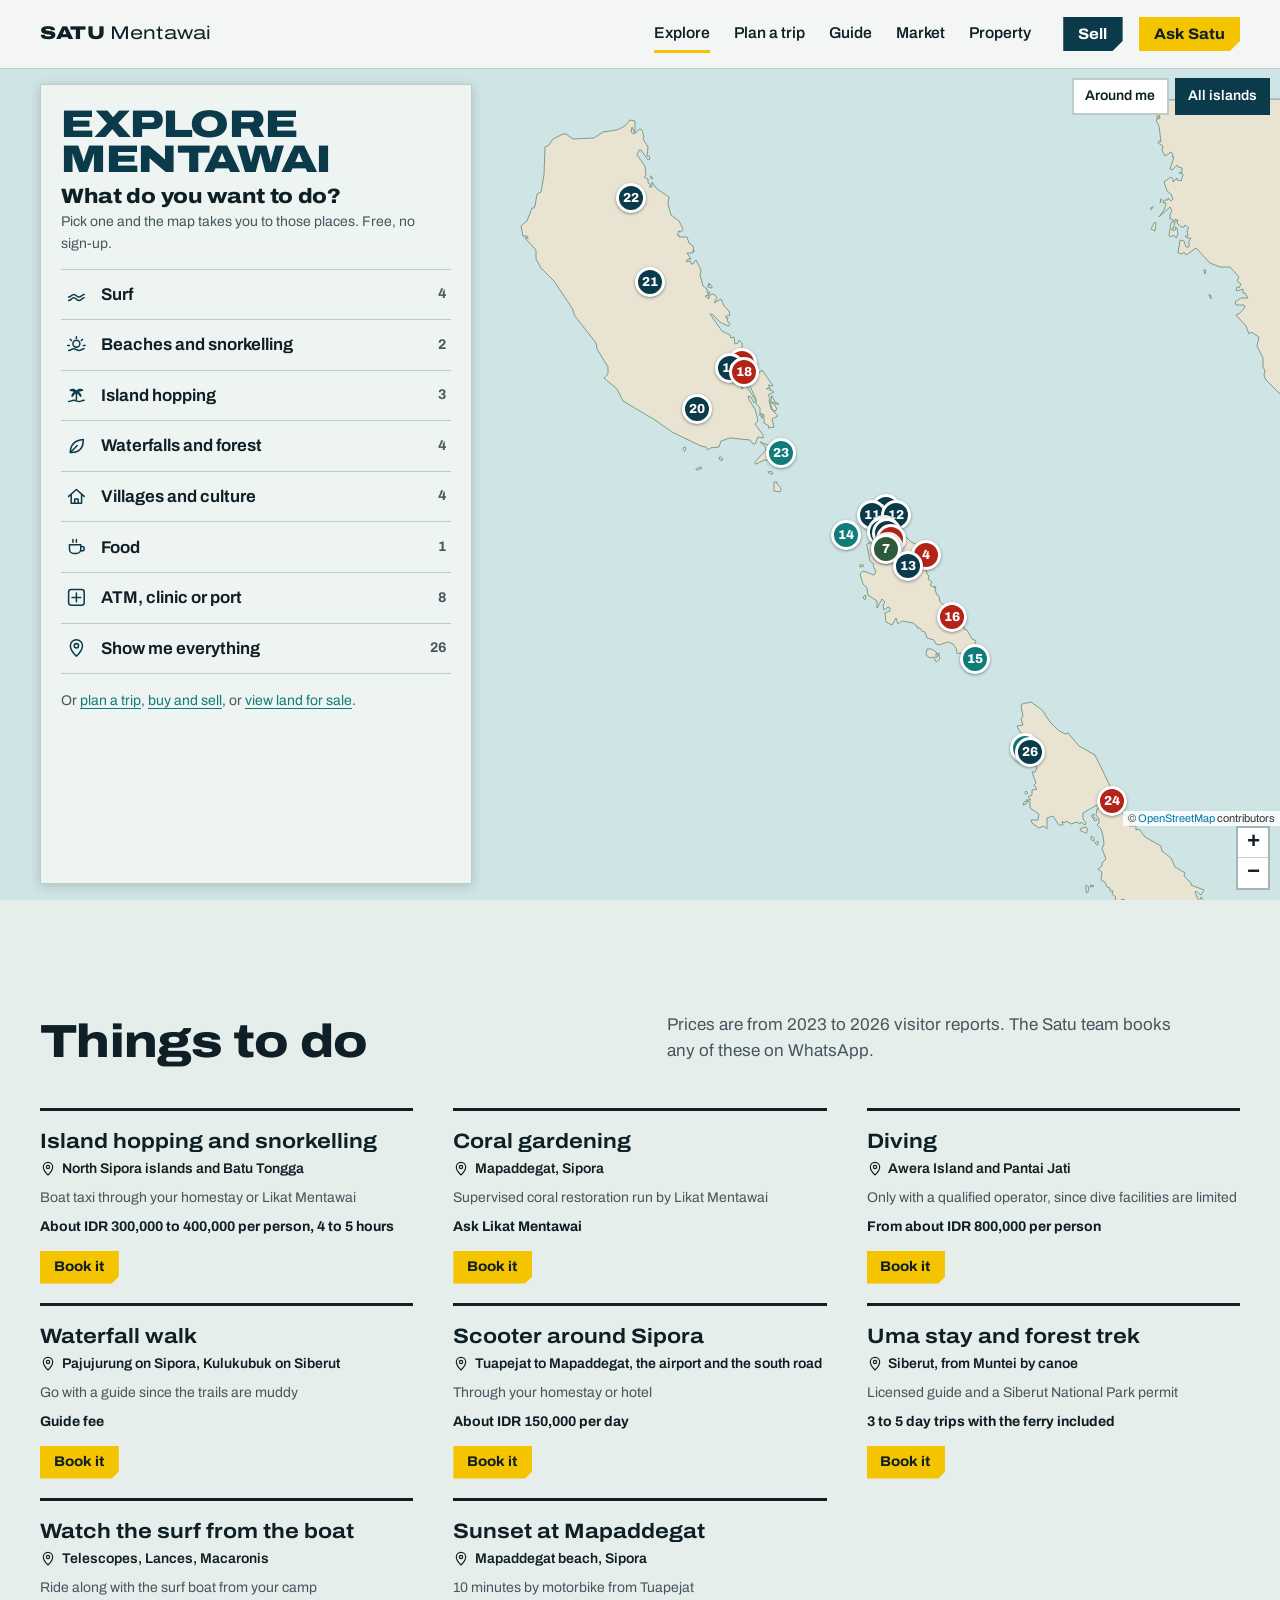
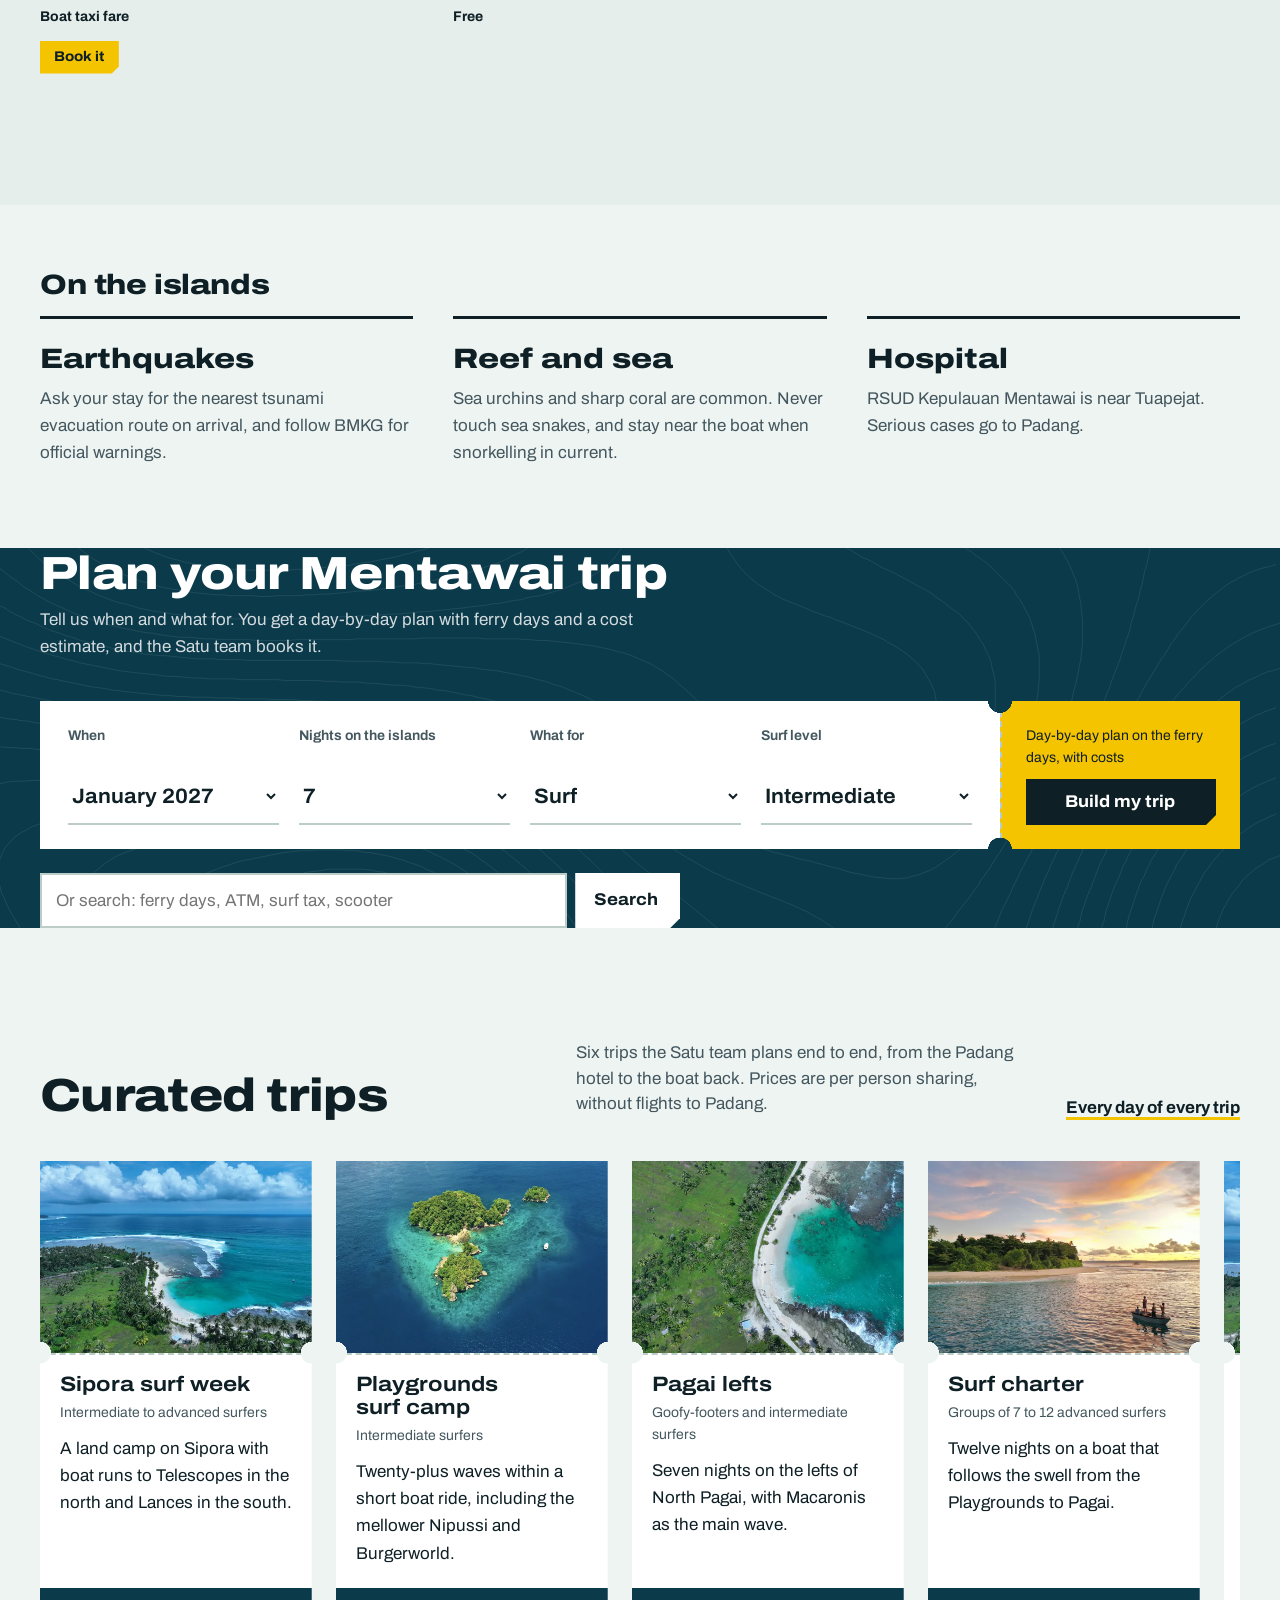
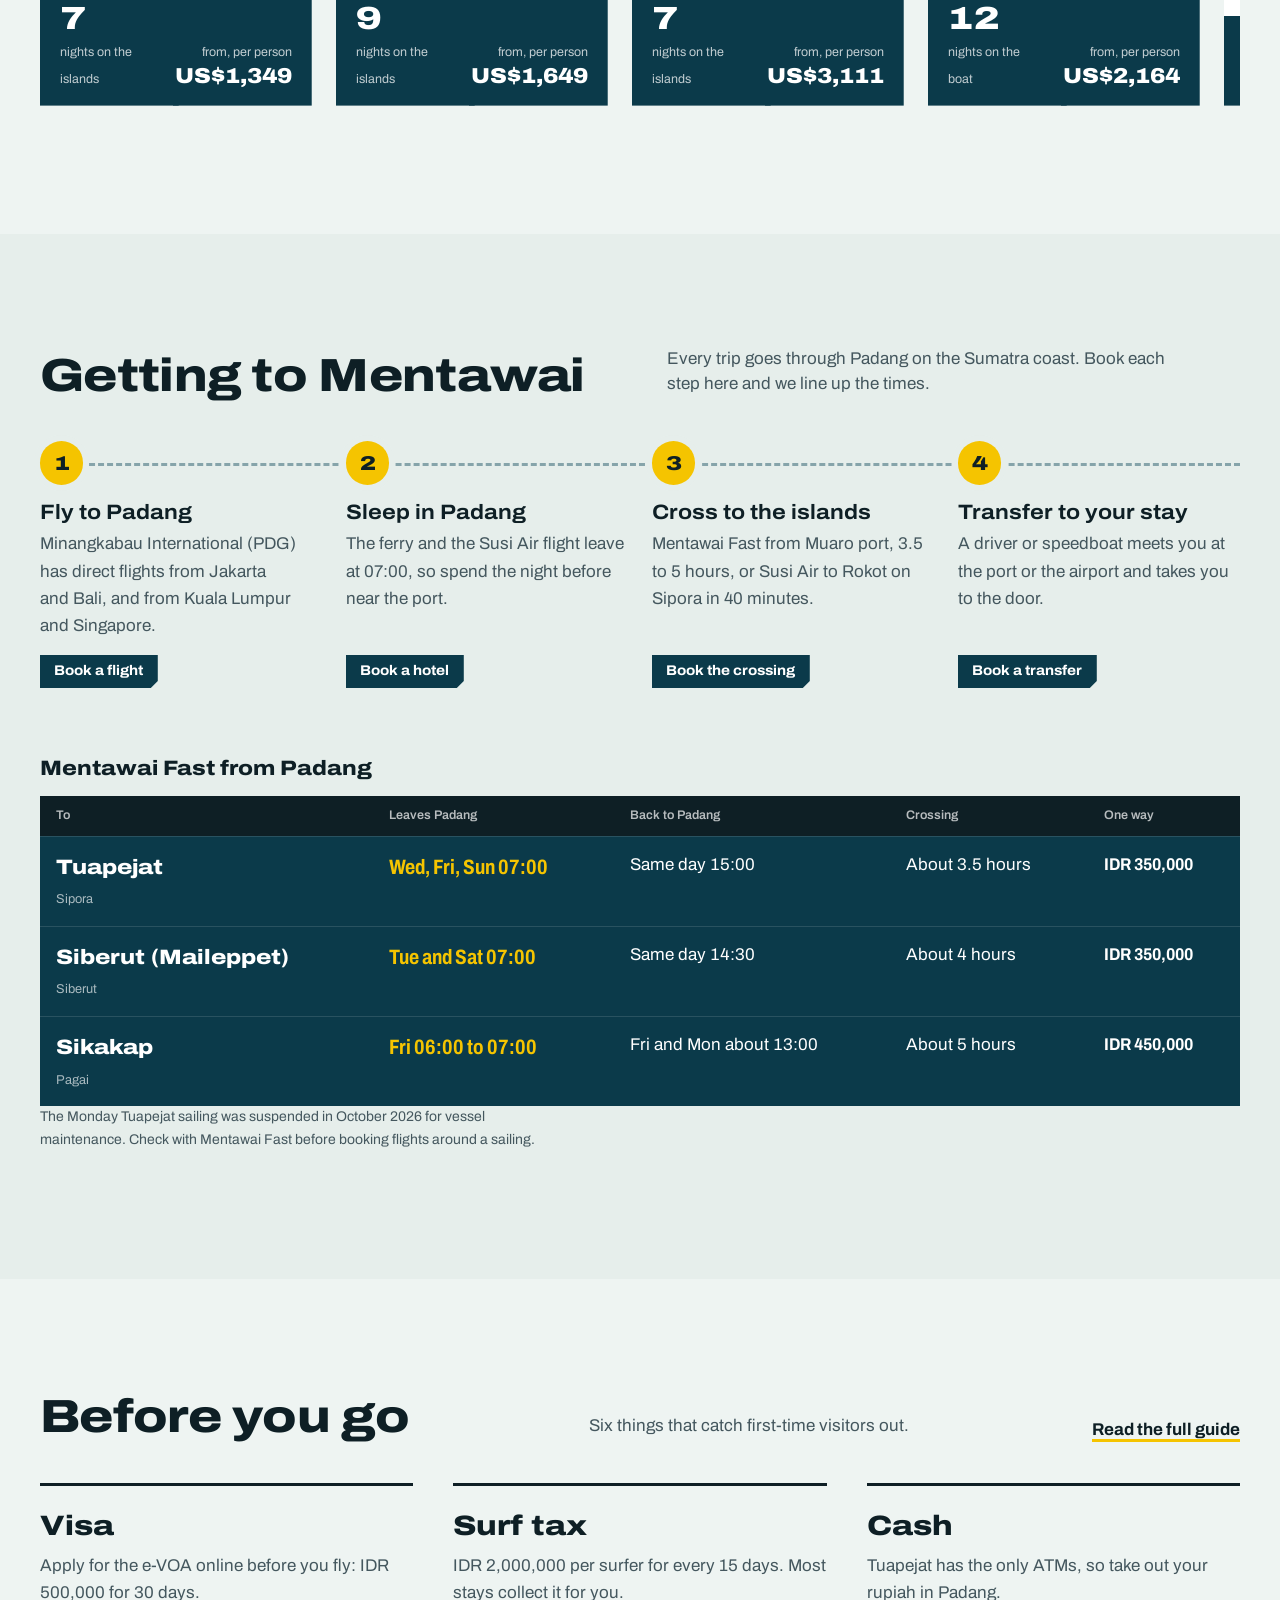
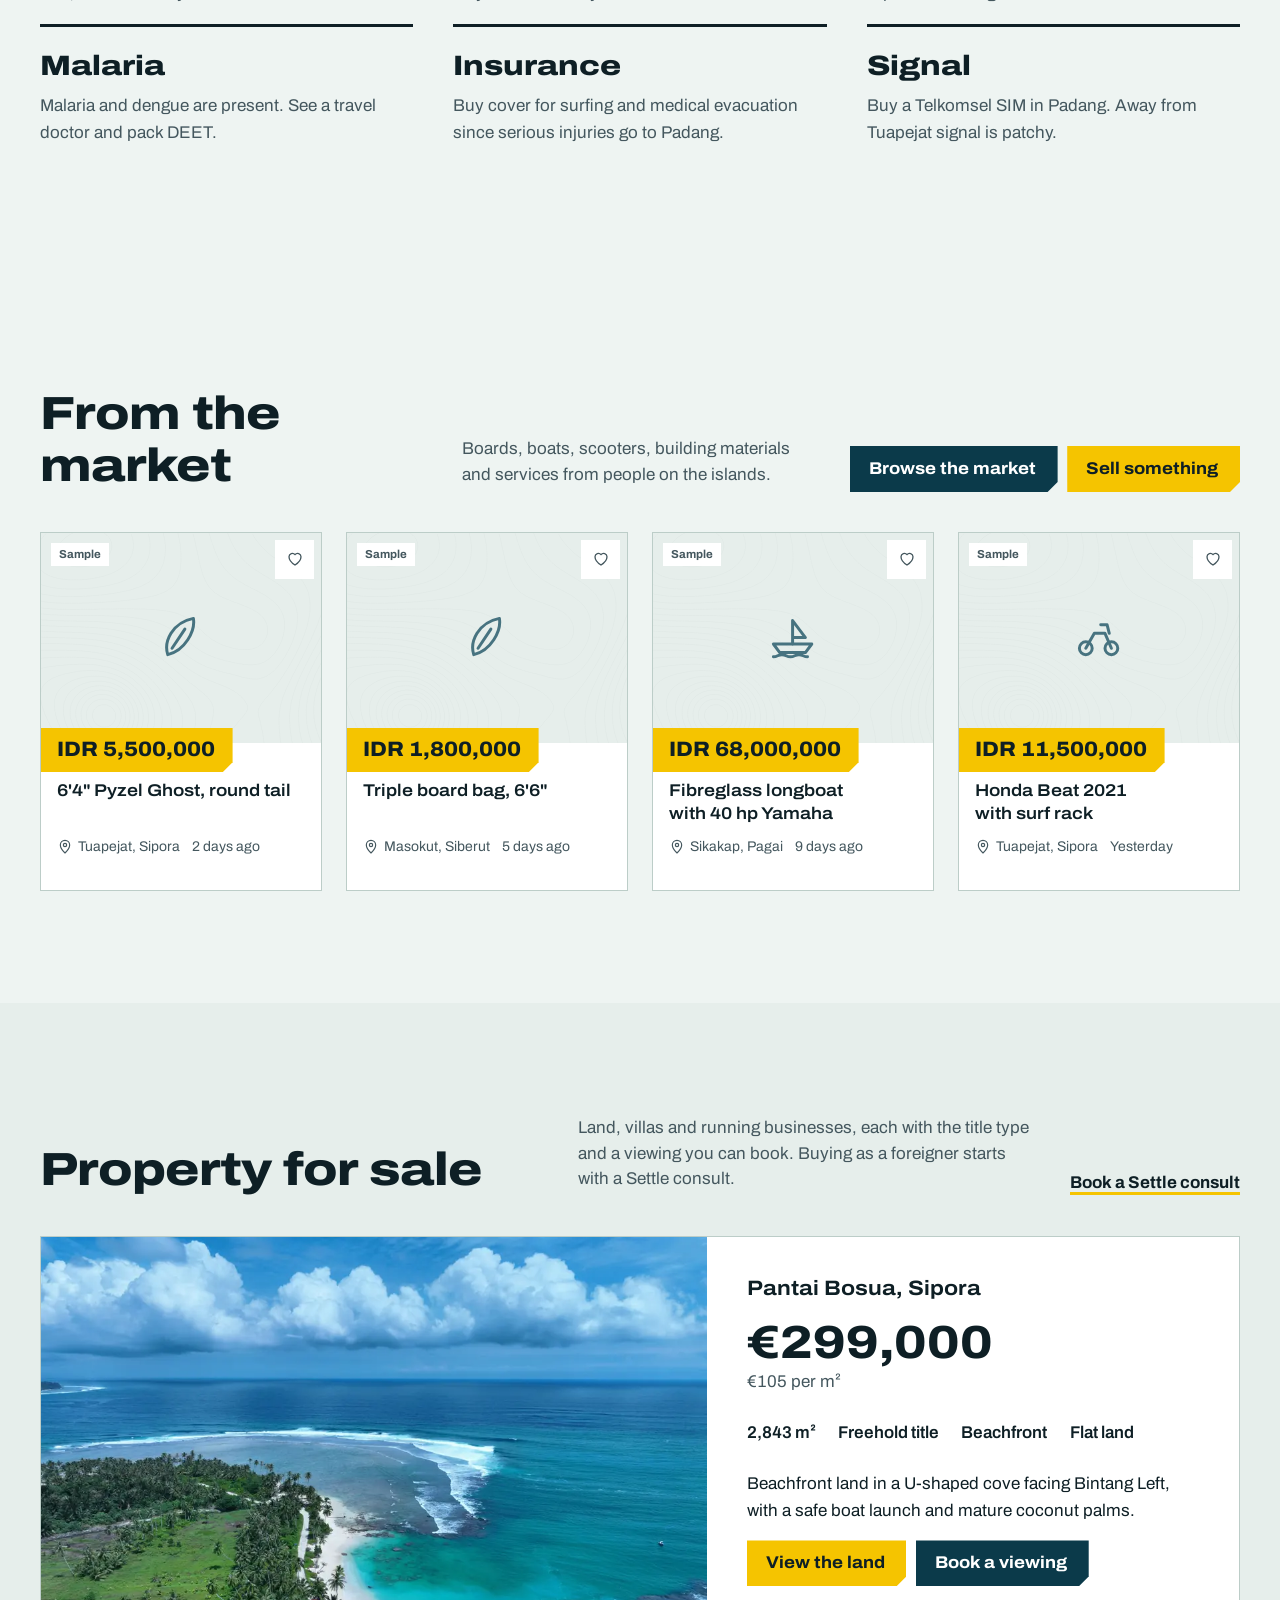
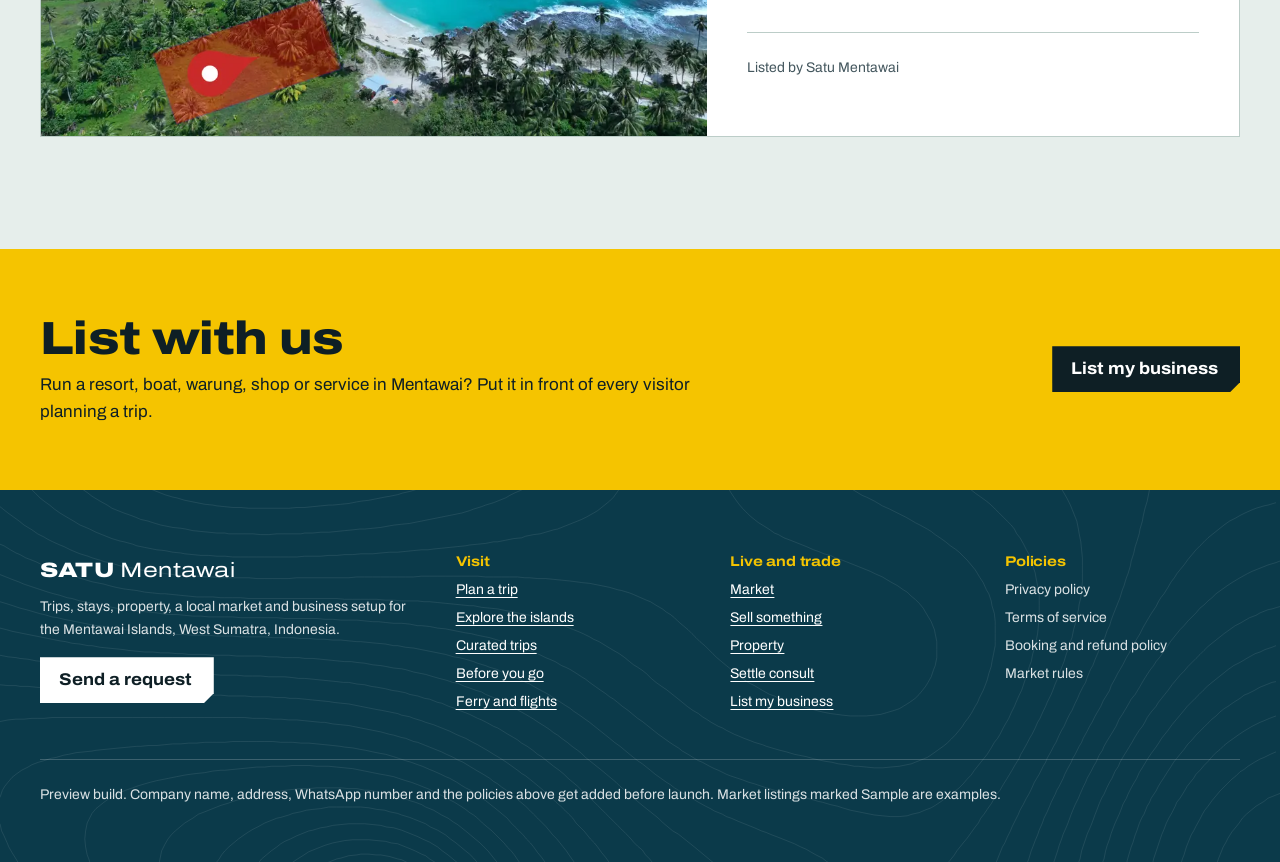
==== commit 44f3e3c7: "Explore asks what and where first; street map no longer covered The coastline now sits under the str" ====
--- a/index.html
+++ b/index.html
@@ -84,7 +84,7 @@
   <a href="property-pantai-bosua.html"><svg class="ic"><use href="#i-house"/></svg>Property</a>
 </nav>
 <main id="main">
-<section class="atlas" id="explore" aria-labelledby="atlas-title" data-sheet="peek">
+<section class="atlas" id="explore" aria-labelledby="atlas-title" data-sheet="peek" data-step="what">
   <div class="atlas-map">
     <div class="ex-leaflet" id="ex-map" role="region" aria-label="Map of places in the Mentawai Islands"></div>
     <p class="map-note" id="map-note" hidden>The street map needs internet, so this shows the coastline.</p>
@@ -97,18 +97,27 @@
     <button class="sheet-handle" type="button" id="sheet-toggle" aria-expanded="false" aria-controls="atlas-list"><span>Show the list</span></button>
     <div class="atlas-head">
       <h1 id="atlas-title">Explore Mentawai</h1>
-      <p class="atlas-lede">Waves, beaches, waterfalls, villages, food and the nearest ATM or clinic, nearest first, with directions and live swell. Free, no sign-up.</p>
-      <div class="locate" id="locate">
+      <div class="ask" id="ask-what">
+        <h2>What do you want to do?</h2>
+        <p class="ask-hint">Pick one and the map takes you to those places. Free, no sign-up.</p>
+        <ul class="choices" id="what-list"></ul>
+        <p class="ask-more">Or <a href="plan.html">plan a trip</a>, <a href="market.html">buy and sell</a>, or <a href="property-pantai-bosua.html">view land for sale</a>.</p>
+      </div>
+      <div class="ask" id="ask-where" hidden>
+        <button class="link-btn small" type="button" data-go="what">Back</button>
+        <h2>Where are you?</h2>
+        <p class="ask-hint">Places are sorted by distance from here.</p>
         <button class="btn btn-sm" type="button" id="use-loc"><svg class="ic" aria-hidden="true"><use href="#i-locate"/></svg>Use my location</button>
-        <label class="locate-pick">or I'm at
-          <select class="field" id="base"></select>
-        </label>
-      </div>
-      <p class="locate-status" id="loc-status" aria-live="polite"></p>
-      <div class="cat-row" id="ex-cats" role="group" aria-label="Show"></div>
+        <p class="locate-status" id="loc-status" aria-live="polite"></p>
+        <ul class="choices" id="where-list"></ul>
+      </div>
+      <div class="results-head" id="results-head" hidden>
+        <p class="now"><span id="now-text"></span> <button class="link-btn small" type="button" data-go="what">Change</button></p>
+        <div class="cat-row" id="ex-cats" role="group" aria-label="Show"></div>
+      </div>
     </div>
     <div class="sel-card" id="ex-info" aria-live="polite" hidden></div>
-    <div class="atlas-list" id="atlas-list">
+    <div class="atlas-list" id="atlas-list" hidden>
       <p class="count" id="ex-count"></p>
       <ol class="places" id="places"></ol>
     </div>
--- a/assets/site.css
+++ b/assets/site.css
@@ -686,3 +686,29 @@
   .atlas .leaflet-control-zoom { display: none; }
 }
 @media (prefers-reduced-motion: reduce) { .atlas-panel { transition: none; } }
+
+/* Explore questions: what they want, then where they are */
+.ask h2 { margin: .3rem 0 .2rem; font-size: var(--step-1); font-stretch: 112%; }
+.ask-hint { margin: 0 0 .8rem; font-size: var(--step--1); color: var(--ink-2); }
+.ask .link-btn { margin-top: .2rem; }
+.ask #use-loc { margin-bottom: .2rem; }
+.ask .locate-status { margin: .3rem 0 .6rem; }
+.choices { list-style: none; margin: 0; padding: 0; border-top: 1px solid var(--line); }
+.choice { all: unset; box-sizing: border-box; display: grid; grid-template-columns: 1.4rem minmax(0, 1fr) auto; align-items: center; gap: .8rem; width: 100%; padding: .7rem .3rem; border-bottom: 1px solid var(--line); cursor: pointer; font-weight: 650; }
+#where-list .choice { grid-template-columns: minmax(0, 1fr) auto; }
+.choice .ic { width: 1.3rem; height: 1.3rem; color: var(--water); }
+.choice small { font-size: var(--step--1); font-weight: 700; color: var(--ink-2); font-variant-numeric: tabular-nums; }
+.choice[aria-current] small { color: var(--lagoon); }
+.choice:hover { background: #fff; }
+.choice:focus-visible { outline: 3px solid var(--buoy); outline-offset: -3px; }
+.ask-more { margin: 1rem 0 0; font-size: var(--step--1); color: var(--ink-2); }
+.results-head .now { margin: .1rem 0 .6rem; }
+.results-head .now b { font-weight: 800; }
+.atlas[data-step="results"] .atlas-head h1 { font-size: 1.5rem; margin-bottom: .4rem; }
+@media (max-width: 920px) {
+  .atlas:not([data-step="results"]) .sheet-handle { display: none; }
+  .atlas:not([data-step="results"]) .atlas-panel { max-height: 70%; overflow-y: auto; padding-top: 1rem; }
+  .atlas:not([data-step="results"]) .atlas-head h1 { font-size: 1.15rem; margin-bottom: .2rem; }
+  .atlas[data-step="results"] .atlas-head h1 { display: none; }
+  .choice { padding-block: .6rem; }
+}
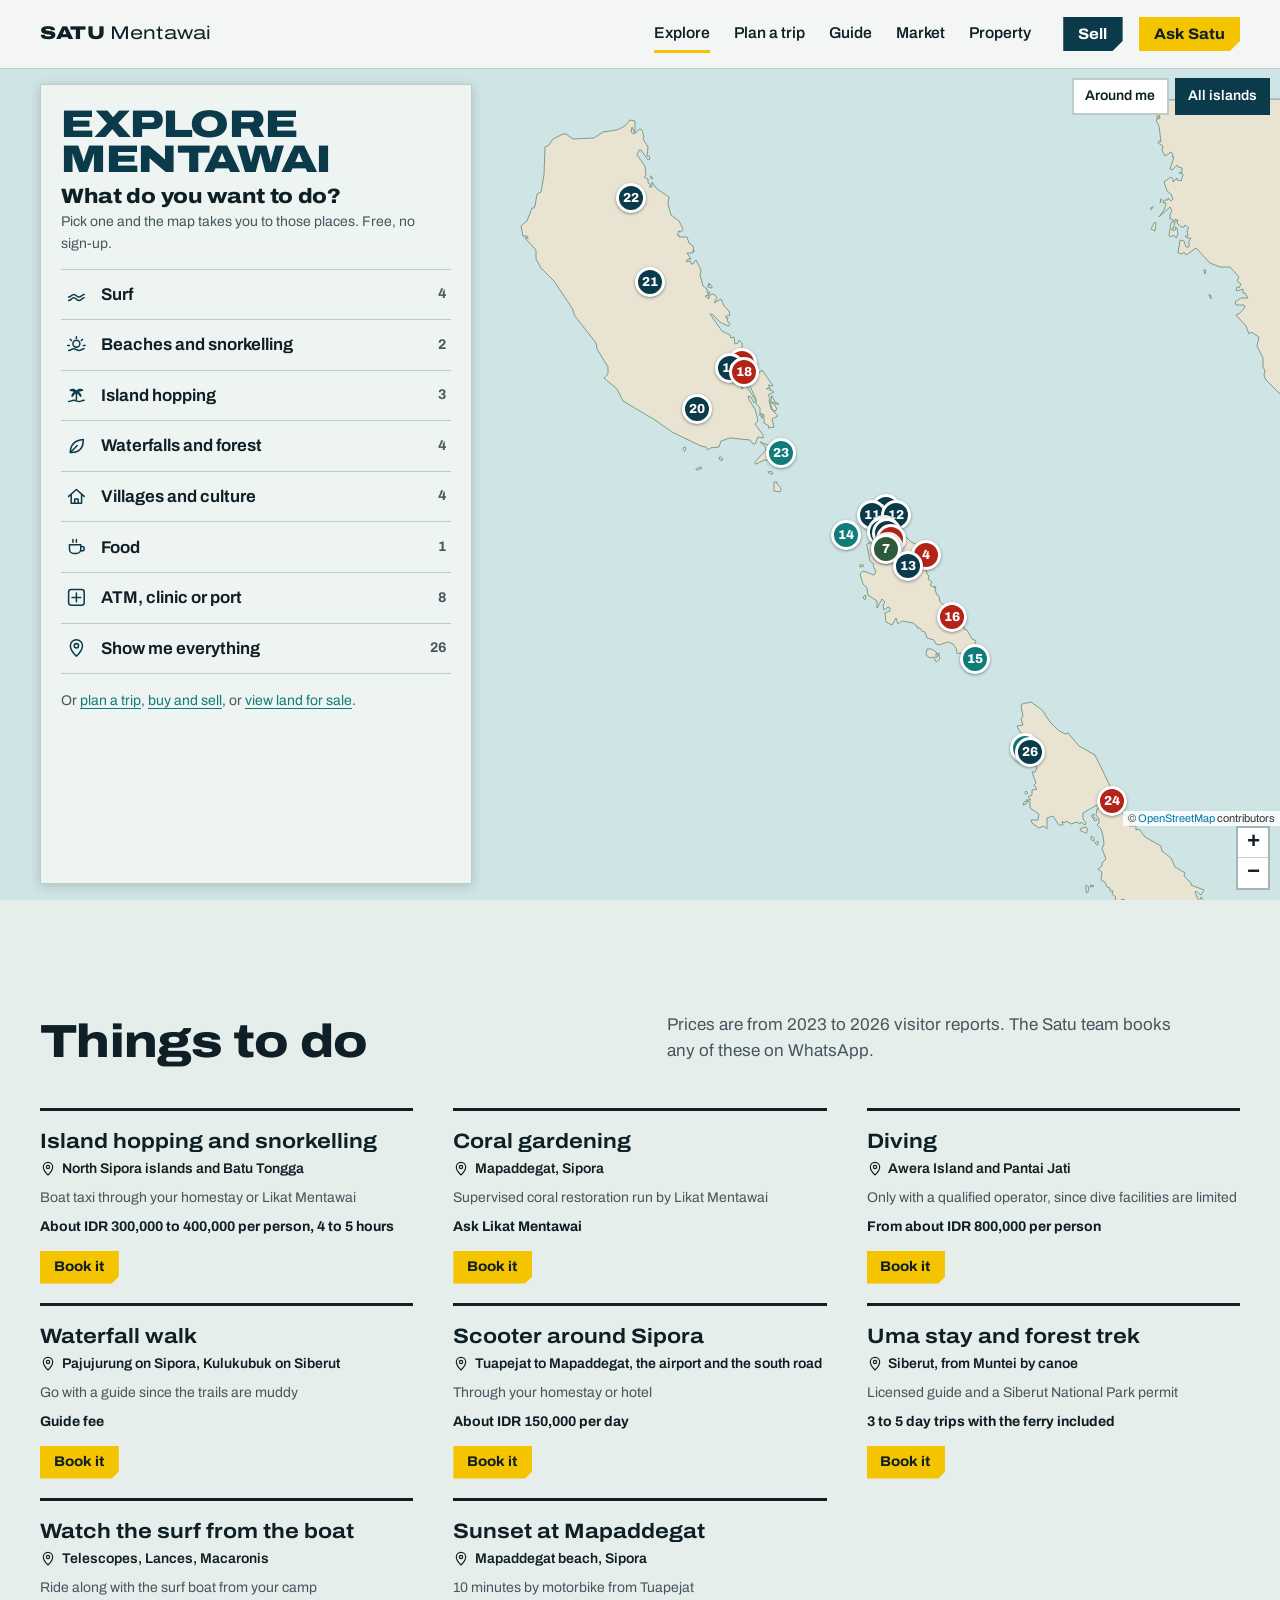
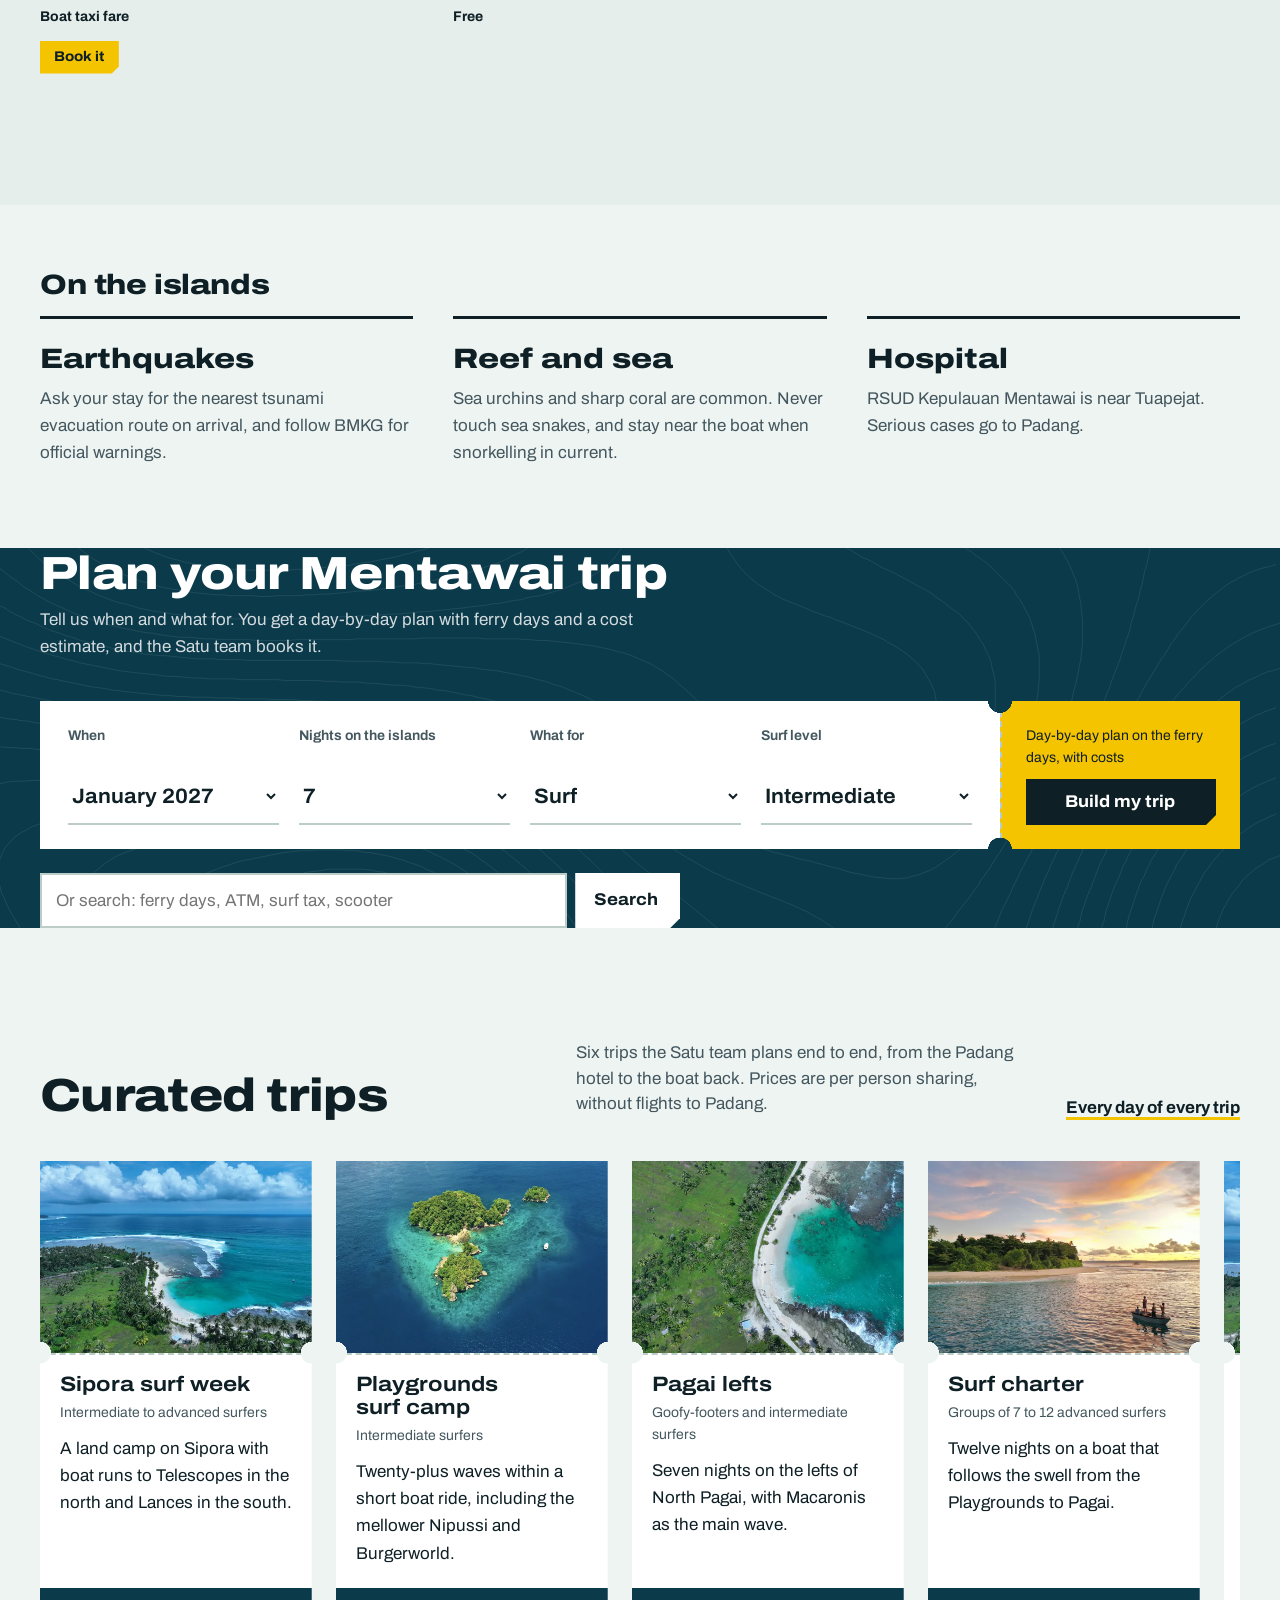
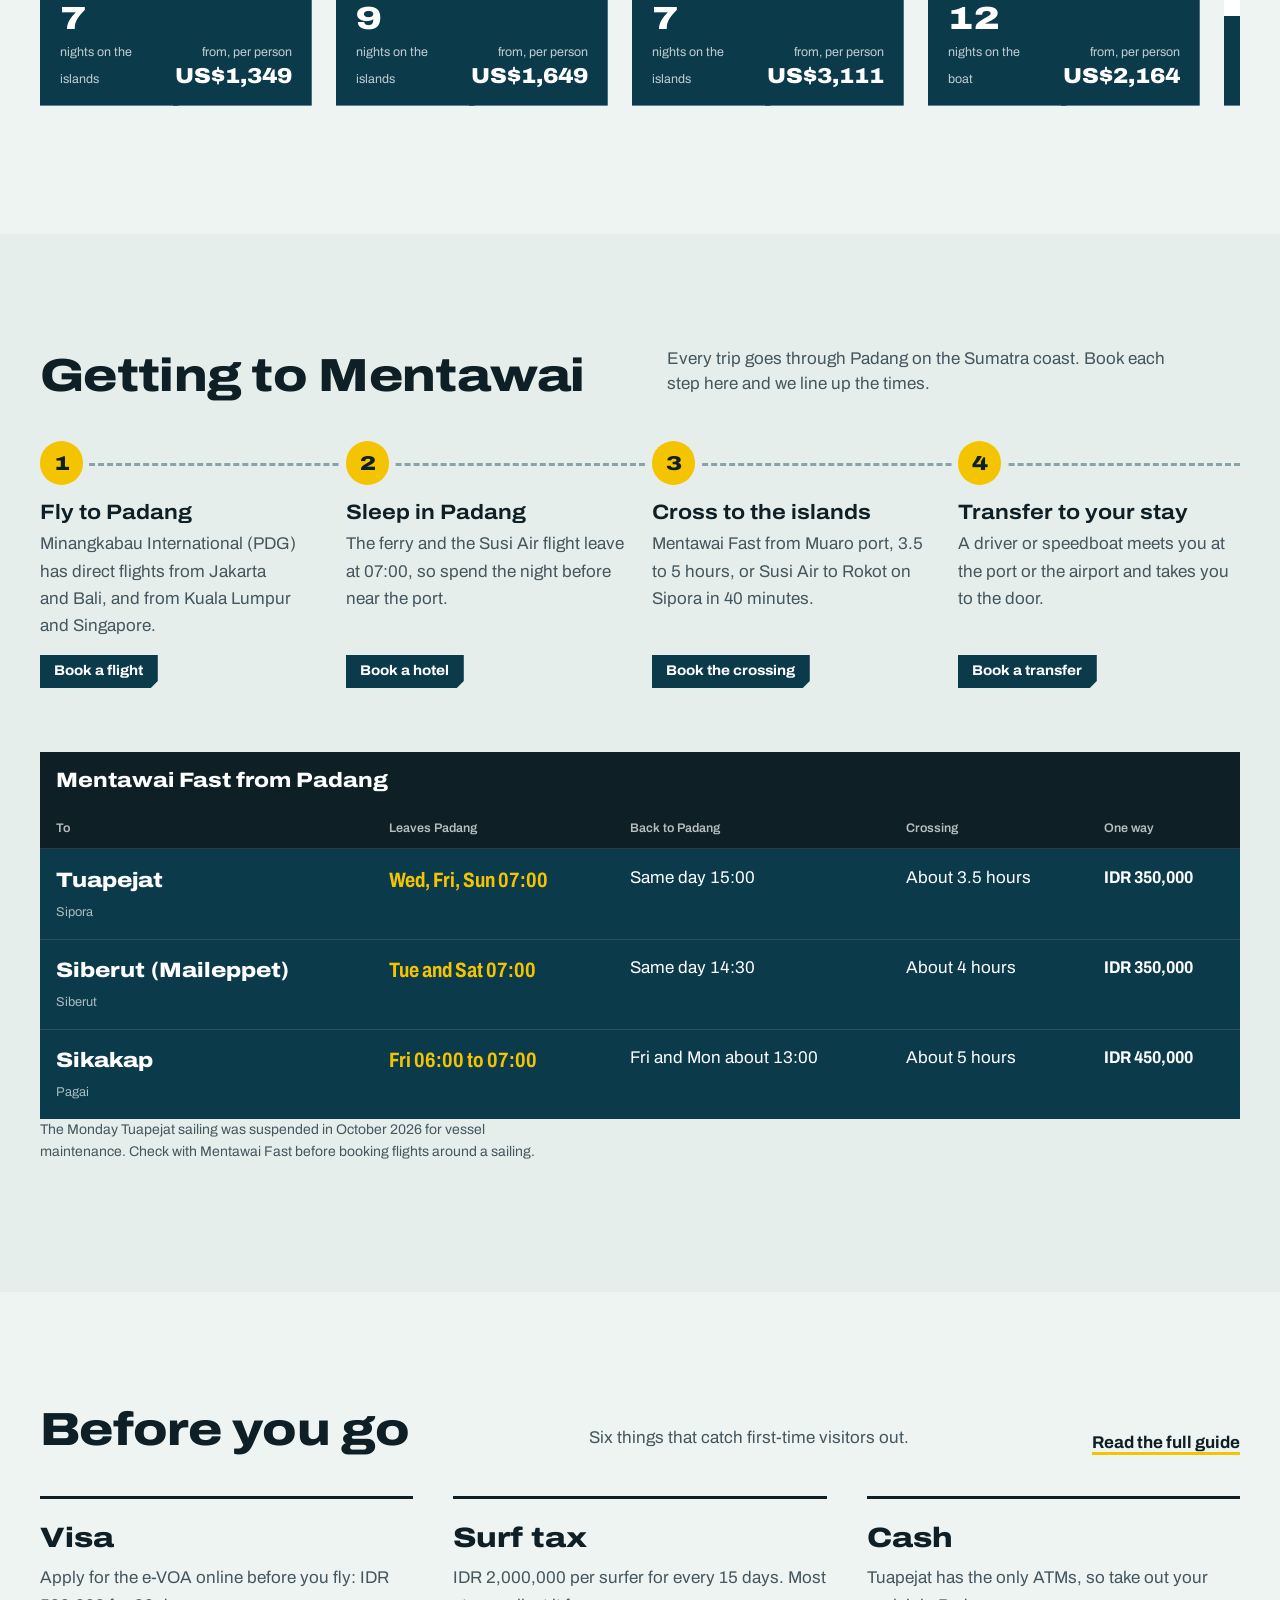
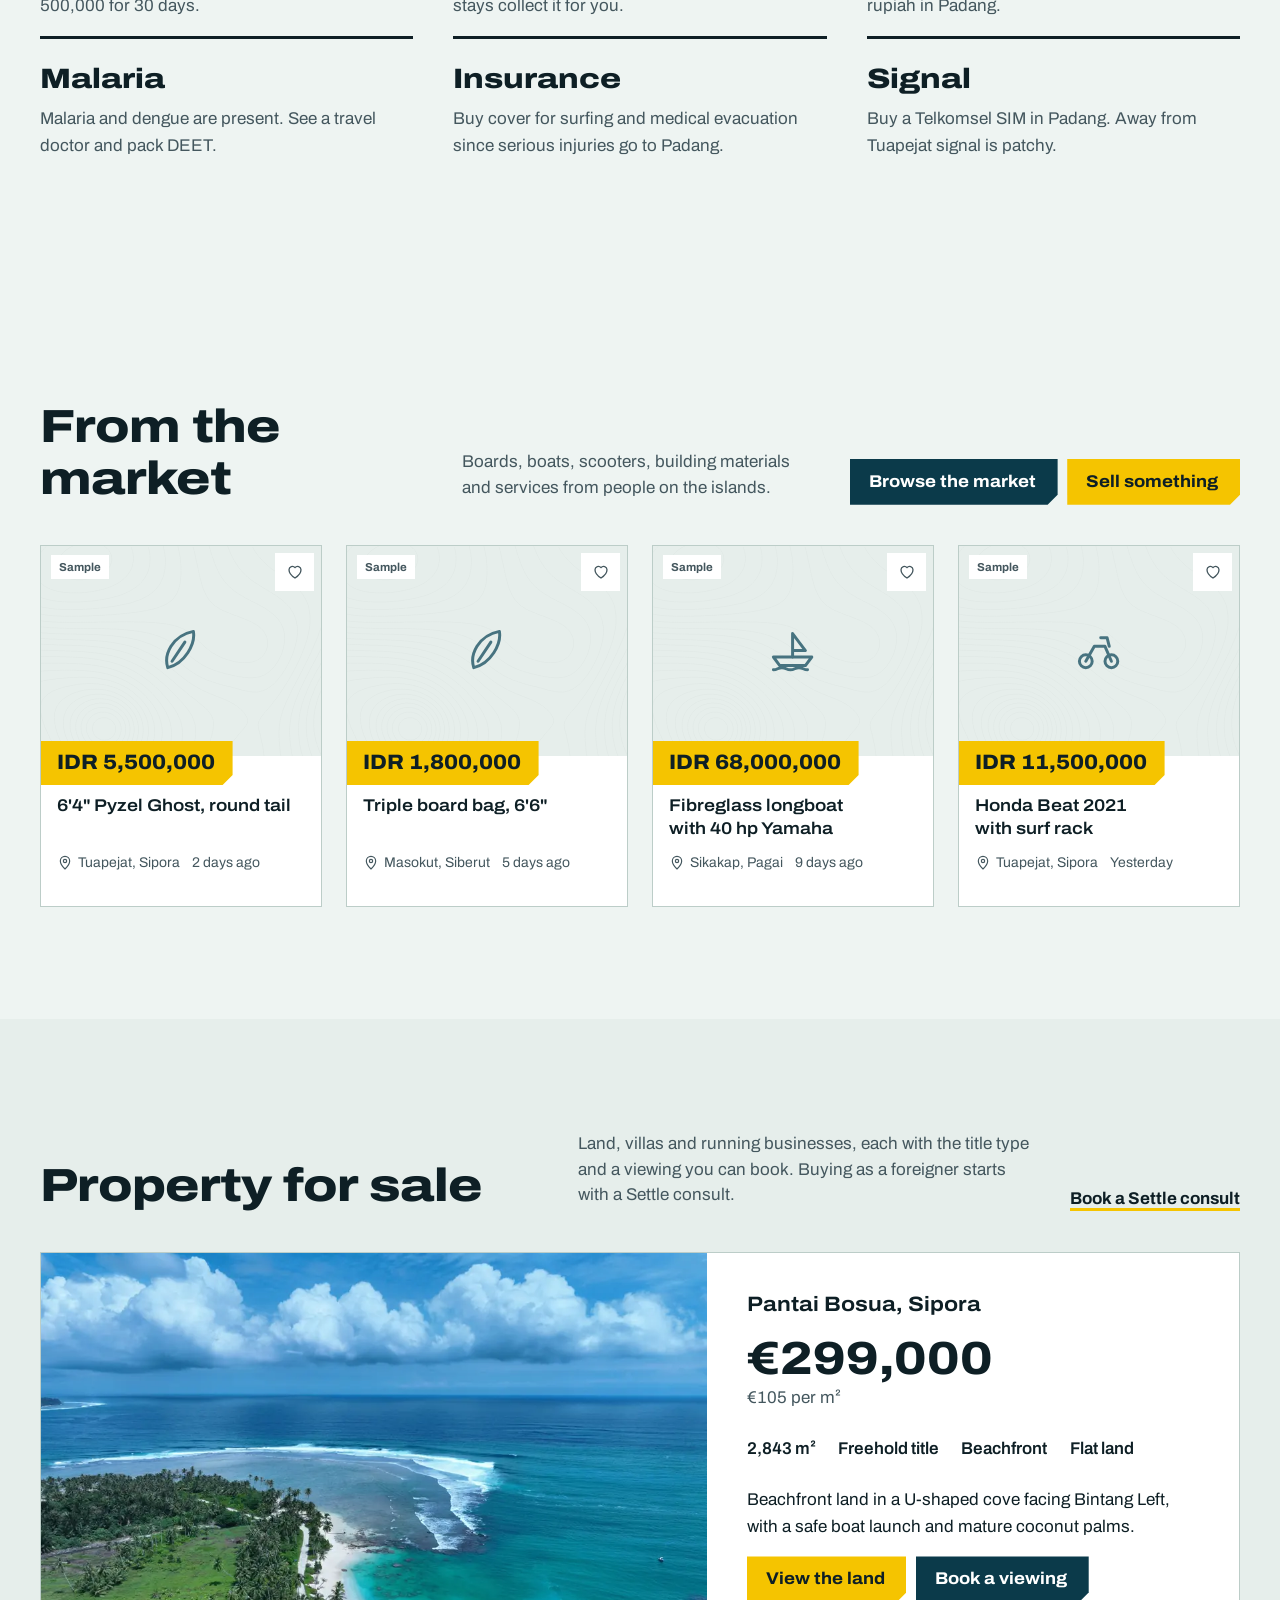
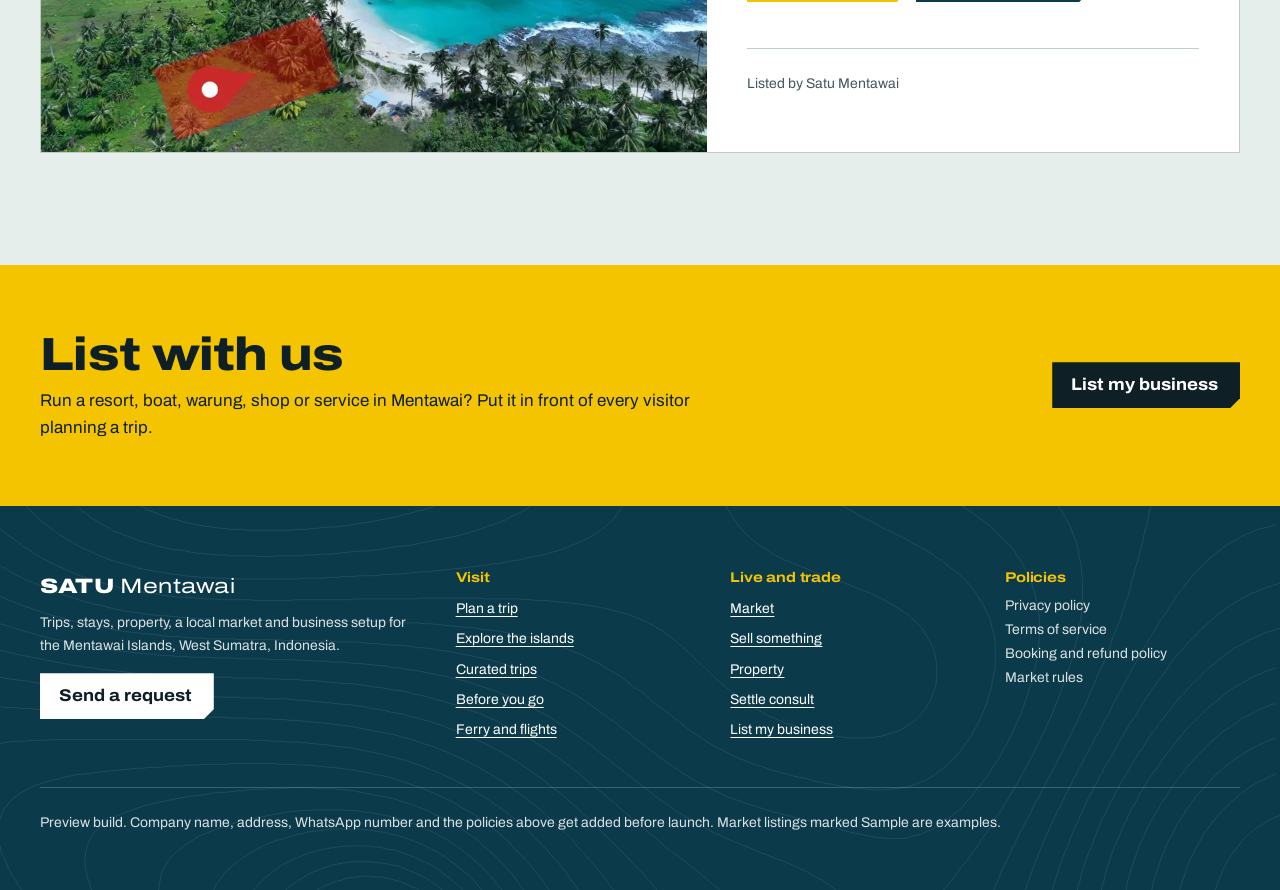
==== commit 497b86ce: "Speed and UI pass - No layout jump on the front page: the first question ships in the HTML (phone CL" ====
--- a/index.html
+++ b/index.html
@@ -14,8 +14,8 @@
 <link rel="icon" href="img/icon-192.png">
 <link rel="apple-touch-icon" href="img/icon-192.png">
 <link rel="preload" href="assets/archivo.woff2" as="font" type="font/woff2" crossorigin>
-<link rel="stylesheet" href="assets/site.css">
-<link rel="stylesheet" href="assets/leaflet/leaflet.css">
+<link rel="stylesheet" href="assets/site.css?v=784c2532">
+<link rel="stylesheet" href="assets/leaflet/leaflet.css?v=c02c12fe">
 </head>
 <body data-page="home">
 <svg width="0" height="0" style="position:absolute" aria-hidden="true">
@@ -45,7 +45,7 @@
 <symbol id="i-leaf" viewBox="0 0 24 24"><path d="M5 19C5 10 10 5 20 4c0 10-5 15-14 15z"/><path d="M5 19l8-8"/></symbol>
 <symbol id="i-cup" viewBox="0 0 24 24"><path d="M4 9h13v5a5 5 0 0 1-5 5H9a5 5 0 0 1-5-5z"/><path d="M17 11h1.5a2.5 2.5 0 0 1 0 5H17"/><path d="M8 3v3M12 3v3"/></symbol>
 <symbol id="i-cross" viewBox="0 0 24 24"><rect x="3" y="3" width="18" height="18" rx="3"/><path d="M12 7v10M7 12h10"/></symbol>
-<symbol id="i-locate" viewBox="0 0 24 24"><circle cx="12" cy="12" r="7"/><circle cx="12" cy="12" r="2.5"/><path d="M12 2v3M12 19v3M2 12h3M19 12h3"/></symbol>
+<symbol id="i-back" viewBox="0 0 24 24"><path d="M15 5l-7 7 7 7"/></symbol><symbol id="i-locate" viewBox="0 0 24 24"><circle cx="12" cy="12" r="7"/><circle cx="12" cy="12" r="2.5"/><path d="M12 2v3M12 19v3M2 12h3M19 12h3"/></symbol>
 </defs>
 </svg>
 <a class="skip" href="#main">Skip to content</a>
@@ -100,11 +100,11 @@
       <div class="ask" id="ask-what">
         <h2>What do you want to do?</h2>
         <p class="ask-hint">Pick one and the map takes you to those places. Free, no sign-up.</p>
-        <ul class="choices" id="what-list"></ul>
+        <ul class="choices" id="what-list"><li><button type="button" class="choice" data-what="surf"><svg class="ic" aria-hidden="true"><use href="#i-wave"/></svg><span>Surf</span><small class="num">4</small></button></li><li><button type="button" class="choice" data-what="beach"><svg class="ic" aria-hidden="true"><use href="#i-sun"/></svg><span>Beaches and snorkelling</span><small class="num">2</small></button></li><li><button type="button" class="choice" data-what="island"><svg class="ic" aria-hidden="true"><use href="#i-island"/></svg><span>Island hopping</span><small class="num">3</small></button></li><li><button type="button" class="choice" data-what="nature"><svg class="ic" aria-hidden="true"><use href="#i-leaf"/></svg><span>Waterfalls and forest</span><small class="num">4</small></button></li><li><button type="button" class="choice" data-what="culture"><svg class="ic" aria-hidden="true"><use href="#i-house"/></svg><span>Villages and culture</span><small class="num">4</small></button></li><li><button type="button" class="choice" data-what="food"><svg class="ic" aria-hidden="true"><use href="#i-cup"/></svg><span>Food</span><small class="num">1</small></button></li><li><button type="button" class="choice" data-what="essential"><svg class="ic" aria-hidden="true"><use href="#i-cross"/></svg><span>ATM, clinic or port</span><small class="num">8</small></button></li><li><button type="button" class="choice" data-what="all"><svg class="ic" aria-hidden="true"><use href="#i-pin"/></svg><span>Show me everything</span><small class="num">26</small></button></li></ul>
         <p class="ask-more">Or <a href="plan.html">plan a trip</a>, <a href="market.html">buy and sell</a>, or <a href="property-pantai-bosua.html">view land for sale</a>.</p>
       </div>
       <div class="ask" id="ask-where" hidden>
-        <button class="link-btn small" type="button" data-go="what">Back</button>
+        <button class="back-btn" type="button" data-back><svg class="ic" aria-hidden="true"><use href="#i-back"/></svg>Back</button>
         <h2>Where are you?</h2>
         <p class="ask-hint">Places are sorted by distance from here.</p>
         <button class="btn btn-sm" type="button" id="use-loc"><svg class="ic" aria-hidden="true"><use href="#i-locate"/></svg>Use my location</button>
@@ -112,7 +112,10 @@
         <ul class="choices" id="where-list"></ul>
       </div>
       <div class="results-head" id="results-head" hidden>
-        <p class="now"><span id="now-text"></span> <button class="link-btn small" type="button" data-go="what">Change</button></p>
+        <div class="res-bar">
+          <button class="back-btn" type="button" data-back><svg class="ic" aria-hidden="true"><use href="#i-back"/></svg>Back</button>
+          <p class="now" id="now-text"></p>
+        </div>
         <div class="cat-row" id="ex-cats" role="group" aria-label="Show"></div>
       </div>
     </div>
@@ -423,12 +426,12 @@
     </div>
   </div>
 </dialog>
-<script src="assets/data.js" defer></script>
-<script src="assets/site.js" defer></script>
-<script src="assets/leaflet/leaflet.js" defer></script>
-<script src="assets/land.js" defer></script>
-<script src="assets/places.js" defer></script>
-<script src="assets/explore.js" defer></script>
-<script src="assets/home.js" defer></script>
+<script src="assets/data.js?v=7cc226ce" defer></script>
+<script src="assets/site.js?v=03382fbc" defer></script>
+<script src="assets/leaflet/leaflet.js?v=35b48eb9" defer></script>
+<script src="assets/land.js?v=e40f8193" defer></script>
+<script src="assets/places.js?v=c8dde885" defer></script>
+<script src="assets/explore.js?v=bf2a6761" defer></script>
+<script src="assets/home.js?v=53e0194a" defer></script>
 </body>
 </html>
--- a/assets/site.css
+++ b/assets/site.css
@@ -77,17 +77,13 @@
   border: 0; background: none; color: var(--fg); text-decoration: none; cursor: pointer; transition: transform .12s; }
 .btn::before { content: ""; position: absolute; inset: 0; z-index: -1; background: var(--bg);
   clip-path: polygon(0 0, 100% 0, 100% calc(100% - var(--cut)), calc(100% - var(--cut)) 100%, 0 100%); transition: background-color .15s; }
-.btn:hover { --bg: var(--buoy-hi); }
 .btn:active { transform: translateY(1px); }
 .btn-line { --bg: var(--water); --fg: #fff; }
-.btn-line:hover { --bg: var(--water-2); }
 .btn-sm { font-size: var(--step--1); padding: .5rem .95rem .5rem .85rem; --cut: 7px; }
 .on-dark .btn-line, .dark .btn-line { --bg: #fff; --fg: var(--ink); }
-.on-dark .btn-line:hover, .dark .btn-line:hover { --bg: #dfeceb; }
 .actions { display: flex; flex-wrap: wrap; gap: .6rem; }
 .link-btn { font: inherit; background: none; border: 0; padding: 0; color: var(--lagoon); text-decoration: underline; text-decoration-thickness: 2px; text-underline-offset: .2em; cursor: pointer; }
 .more { font-weight: 700; color: var(--ink); text-decoration: underline; text-decoration-color: var(--buoy); text-decoration-thickness: 3px; text-underline-offset: .25em; }
-.more:hover { text-decoration-color: var(--lagoon); }
 
 /* Header */
 .site-header { position: fixed; inset: 0 0 auto; z-index: 30; color: #fff; transition: background-color .2s, color .2s; }
@@ -97,7 +93,6 @@
 .logo span { font-weight: 400; }
 .nav { display: flex; gap: var(--space-3); margin-left: auto; margin-right: var(--space-2); }
 .nav a { color: inherit; text-decoration: none; font-weight: 560; font-size: .98rem; padding: .3rem 0; border-bottom: 2px solid transparent; }
-.nav a:hover { border-bottom-color: currentColor; }
 .nav a[aria-current="page"] { border-bottom-color: var(--buoy); border-bottom-width: 3px; }
 .site-header:not(.solid) .header-sell { --bg: #fff; --fg: var(--ink); }
 .header-sell, .header-cta { padding: .5rem .95rem; font-size: .95rem; }
@@ -184,7 +179,6 @@
 .ticket-stub { border-left: 2px dashed var(--line); padding: 1.5rem; display: flex; flex-direction: column; justify-content: center; gap: .6rem; background: var(--buoy); }
 .ticket-stub p { margin: 0; font-size: var(--step--1); color: var(--ink); max-width: none; }
 .ticket-stub .btn { --bg: var(--ink); --fg: #fff; }
-.ticket-stub .btn:hover { --bg: var(--water-2); }
 @media (max-width: 900px) {
   .ticket { grid-template-columns: minmax(0, 1fr); -webkit-mask: none; mask: none; }
   .ticket-main { grid-template-columns: repeat(2, minmax(0, 1fr)); padding: 1.25rem; }
@@ -218,7 +212,6 @@
 .trip-stub span { font-size: .78rem; color: rgba(255,255,255,.75); }
 .trip-stub .from { text-align: right; }
 .trip-stub .from b { font-size: 1.35rem; font-stretch: 110%; }
-.trip:hover h3 { text-decoration: underline; text-decoration-color: var(--buoy); text-decoration-thickness: 3px; }
 .trip:focus-visible { outline: 3px solid var(--reef); outline-offset: 3px; }
 
 /* Journey: a real sequence, drawn as a sea route with numbered buoys */
@@ -313,7 +306,6 @@
 /* Market cards */
 .grid-cards { display: grid; grid-template-columns: repeat(auto-fill, minmax(min(15rem, calc(50% - .4rem)), 1fr)); gap: var(--space-3); }
 .item { position: relative; display: flex; flex-direction: column; background: var(--card); border: 1px solid var(--line); }
-.item:hover .item-title button { text-decoration: underline; text-decoration-color: var(--buoy); text-decoration-thickness: 3px; }
 .item-photo { aspect-ratio: 4 / 3; background: var(--mist) url("../img/contours-light.svg") center / cover; display: grid; place-items: center; color: var(--water-2); overflow: hidden; }
 .item-photo img { width: 100%; height: 100%; object-fit: cover; }
 .item-photo .ic { width: 3.2rem; height: 3.2rem; stroke-width: 1.4; opacity: .75; }
@@ -445,7 +437,6 @@
 .toc { position: sticky; top: 5.5rem; }
 .toc ol { list-style: none; padding: 0; margin: 0; border-left: 2px solid var(--line); }
 .toc a { display: block; padding: .35rem 0 .35rem 1rem; margin-left: -2px; border-left: 2px solid transparent; color: var(--ink-2); text-decoration: none; font-weight: 560; }
-.toc a:hover { color: var(--ink); }
 .toc a.on { color: var(--lagoon); border-left-color: var(--lagoon); }
 @media (max-width: 900px) { .toc { position: static; } .toc ol { display: flex; flex-wrap: wrap; gap: .4rem; border: 0; } .toc a { border: 1.5px solid var(--line); border-radius: 999px; padding: .35rem .8rem; margin: 0; font-size: var(--step--1); background: #fff; } }
 .guide-sec { padding: 0 0 var(--space-5); margin-bottom: var(--space-5); border-bottom: 1px solid var(--line); }
@@ -484,7 +475,6 @@
 .operators h2 { color: var(--ink); margin: 0 0 .4rem; font-size: var(--step-3); }
 .operators p { margin: 0; color: var(--ink); }
 .operators .btn { --bg: var(--ink); --fg: #fff; }
-.operators .btn:hover { --bg: var(--water-2); }
 
 /* Footer */
 .site-footer { color: rgba(255,255,255,.85); padding: var(--space-5) 0 var(--space-4); font-size: var(--step--1); }
@@ -599,7 +589,6 @@
 .place-dist { font-weight: 800; font-stretch: 112%; color: var(--ink); font-size: var(--step-0); }
 .place h3 { margin: 0 0 .3rem; font-size: var(--step-1); }
 .place-name { all: unset; cursor: pointer; }
-.place-name:hover { text-decoration: underline; text-decoration-color: var(--buoy); text-decoration-thickness: 3px; }
 .place-name:focus-visible { outline: 3px solid var(--reef); outline-offset: 2px; }
 .place-access { font-weight: 600; font-size: var(--step--1); margin-bottom: .4rem; }
 .place-desc { color: var(--ink-2); font-size: var(--step--1); margin-bottom: .8rem; }
@@ -641,7 +630,6 @@
 .todo .btn { align-self: start; margin-top: auto; }
 .now-cats { flex-wrap: wrap; overflow: visible; }
 .now-cats .cat { text-decoration: none; background: transparent; color: #fff; border-color: rgba(255,255,255,.4); }
-.now-cats .cat:hover { background: #fff; color: var(--ink); }
 
 /* Home: the map is the front page, with the place list in a panel over it */
 .atlas { position: relative; height: 100svh; min-height: 34rem; padding-top: 4.25rem; box-sizing: border-box; }
@@ -699,7 +687,6 @@
 .choice .ic { width: 1.3rem; height: 1.3rem; color: var(--water); }
 .choice small { font-size: var(--step--1); font-weight: 700; color: var(--ink-2); font-variant-numeric: tabular-nums; }
 .choice[aria-current] small { color: var(--lagoon); }
-.choice:hover { background: #fff; }
 .choice:focus-visible { outline: 3px solid var(--buoy); outline-offset: -3px; }
 .ask-more { margin: 1rem 0 0; font-size: var(--step--1); color: var(--ink-2); }
 .results-head .now { margin: .1rem 0 .6rem; }
@@ -712,3 +699,57 @@
   .atlas[data-step="results"] .atlas-head h1 { display: none; }
   .choice { padding-block: .6rem; }
 }
+
+/* Back button on the Explore steps */
+.back-btn { display: inline-flex; align-items: center; gap: .3rem; font: inherit; font-weight: 700; font-size: var(--step--1); padding: .45rem .8rem .45rem .5rem; border: 2px solid var(--water); background: #fff; color: var(--water); cursor: pointer; }
+.back-btn .ic { width: 1.1rem; height: 1.1rem; stroke-width: 2.4; }
+.back-btn:focus-visible { outline: 3px solid var(--buoy); outline-offset: 2px; }
+.ask .back-btn { margin: .3rem 0 .5rem; }
+.res-bar { display: flex; align-items: center; gap: .8rem; margin: .1rem 0 .7rem; }
+.res-bar .now { margin: 0; line-height: 1.35; }
+@media (min-width: 921px) {
+  .atlas[data-step="results"] .atlas-head { position: sticky; top: -1.4rem; z-index: 3; margin: -1.4rem -1.25rem 0; padding: 1.4rem 1.25rem .1rem; background: var(--paper); border-bottom: 1px solid var(--line); }
+}
+
+/* Hover only on devices with a real pointer, so a tap on a phone doesn't leave a button stuck in its hover state */
+@media (hover: hover) and (pointer: fine) {
+  .btn:hover { --bg: var(--buoy-hi); }
+  .btn-line:hover { --bg: var(--water-2); }
+  .on-dark .btn-line:hover, .dark .btn-line:hover { --bg: #dfeceb; }
+  .more:hover { text-decoration-color: var(--lagoon); }
+  .nav a:hover { border-bottom-color: currentColor; }
+  .ticket-stub .btn:hover { --bg: var(--water-2); }
+  .trip:hover h3 { text-decoration: underline; text-decoration-color: var(--buoy); text-decoration-thickness: 3px; }
+  .item:hover .item-title button { text-decoration: underline; text-decoration-color: var(--buoy); text-decoration-thickness: 3px; }
+  .toc a:hover { color: var(--ink); }
+  .operators .btn:hover { --bg: var(--water-2); }
+  .place-name:hover { text-decoration: underline; text-decoration-color: var(--buoy); text-decoration-thickness: 3px; }
+  .now-cats .cat:hover { background: #fff; color: var(--ink); }
+  .choice:hover { background: #fff; }
+  .back-btn:hover { background: var(--water); color: #fff; }
+}
+
+/* Press feedback */
+@media (prefers-reduced-motion: no-preference) {
+  .btn, .cat, .back-btn, .choice, .ask-mobile, .menu-btn { transition: transform .12s ease; }
+  .btn:active, .cat:active, .back-btn:active, .ask-mobile:active, .menu-btn:active { transform: scale(.97); }
+  .choice:active, .place-name:active { transform: scale(.99); }
+}
+
+/* Ferry board title bar, part of the board */
+.board caption { background: var(--ink); color: #fff; padding: .75rem 1rem; }
+
+/* Tap targets: footer links and listing titles at least 24px tall */
+.site-footer li a { display: inline-block; padding-block: .2rem; }
+.site-footer li { margin-bottom: .1rem; }
+.item-title button { display: inline-block; min-height: 24px; padding-block: .1rem; }
+
+/* Category rows fill from the script; hold their height so the page doesn't jump */
+.cat-row:empty { min-height: 3.1rem; }
+
+/* Narrow phones: logo, Ask and Menu fit in 360px */
+@media (max-width: 380px) {
+  .site-header .bar { gap: .5rem; }
+  .ask-mobile + .menu-btn { margin-left: .35rem; }
+  .menu-btn { padding-inline: .6rem; }
+}
